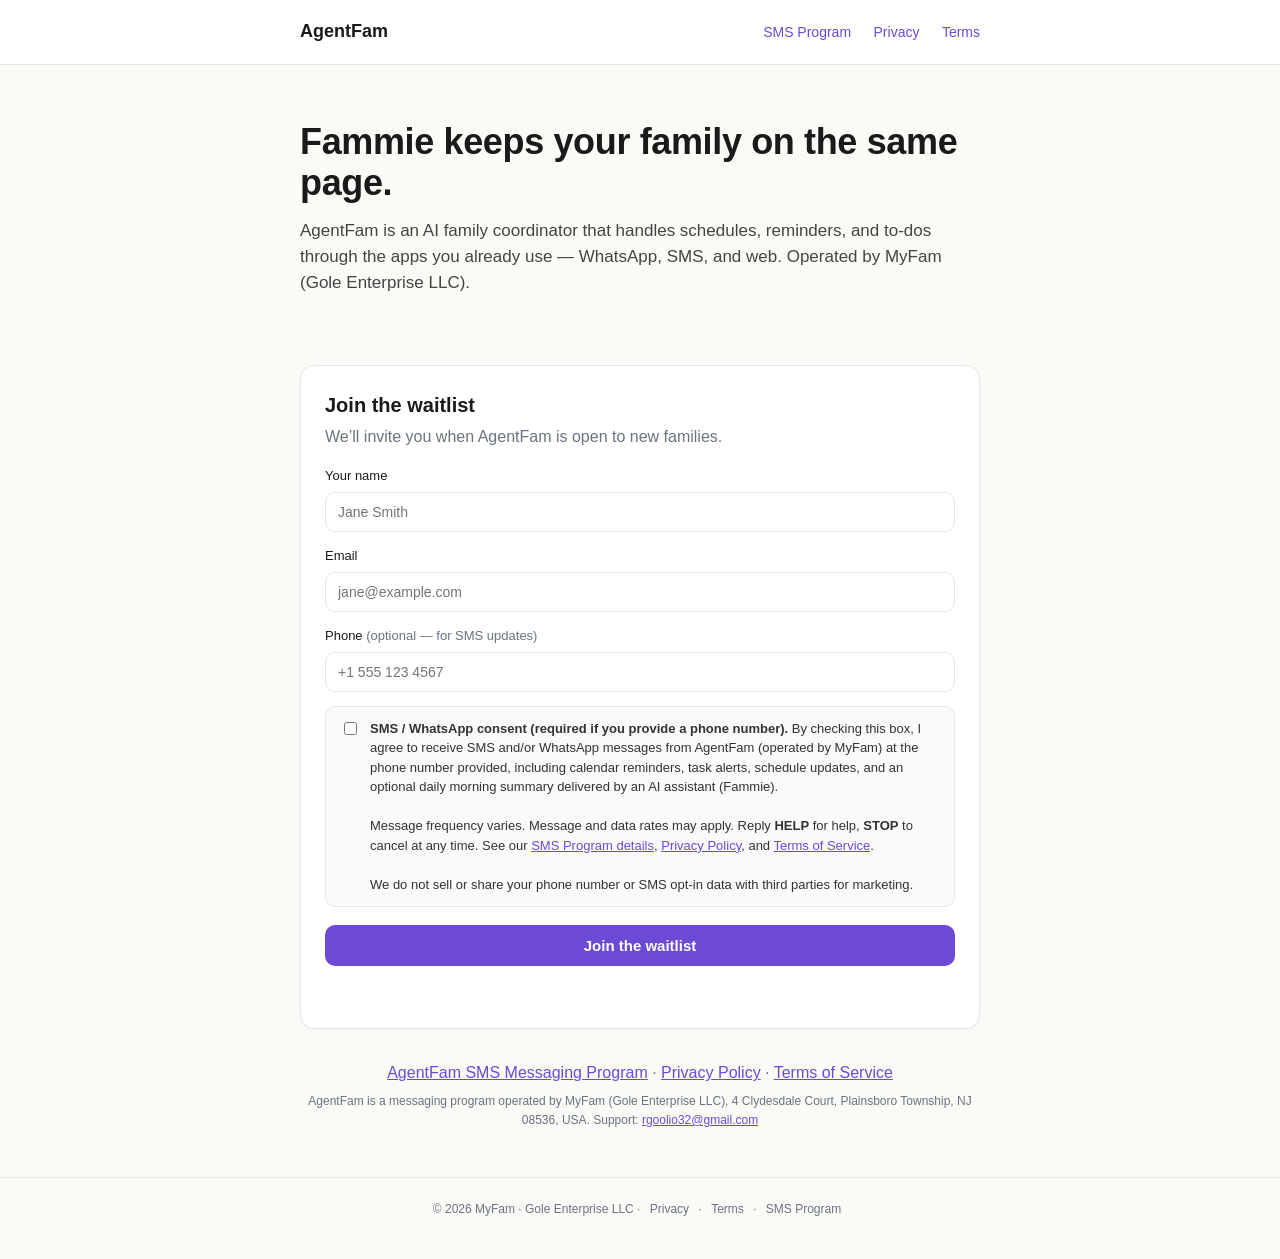
==== index.html @ 786515b0 "AgentFam static landing site — index, sms, privacy, terms" ====
<!doctype html>
<html lang="en">
<head>
<meta charset="utf-8" />
<meta name="viewport" content="width=device-width, initial-scale=1" />
<title>AgentFam — AI family coordinator</title>
<meta name="description" content="AgentFam is an AI assistant (Fammie) that helps families coordinate schedules, tasks, and reminders via WhatsApp, SMS, and web. Operated by MyFam." />
<link rel="stylesheet" href="/styles.css" />
</head>
<body>
<header class="site-header">
  <div class="container">
    <a class="brand" href="/">AgentFam</a>
    <nav>
      <a href="/sms">SMS Program</a>
      <a href="/privacy">Privacy</a>
      <a href="/terms">Terms</a>
    </nav>
  </div>
</header>

<main class="container">
  <section class="hero">
    <h1>Fammie keeps your family on the same page.</h1>
    <p class="lede">
      AgentFam is an AI family coordinator that handles schedules, reminders,
      and to-dos through the apps you already use — WhatsApp, SMS, and web.
      Operated by MyFam (Gole Enterprise LLC).
    </p>
  </section>

  <section class="card waitlist" id="waitlist">
    <h2>Join the waitlist</h2>
    <p class="muted">We&rsquo;ll invite you when AgentFam is open to new families.</p>

    <form id="waitlist-form" class="form" novalidate>
      <label>
        <span>Your name</span>
        <input name="name" required placeholder="Jane Smith" autocomplete="name" />
      </label>

      <label>
        <span>Email</span>
        <input name="email" type="email" required placeholder="jane@example.com" autocomplete="email" />
      </label>

      <label>
        <span>Phone <em class="muted">(optional — for SMS updates)</em></span>
        <input name="phone" type="tel" placeholder="+1 555 123 4567" autocomplete="tel" />
      </label>

      <label class="check">
        <input type="checkbox" name="sms_consent" id="sms_consent" />
        <span>
          <strong>SMS / WhatsApp consent (required if you provide a phone number).</strong>
          By checking this box, I agree to receive SMS and/or WhatsApp messages
          from AgentFam (operated by MyFam) at the phone number provided, including
          calendar reminders, task alerts, schedule updates, and an optional daily
          morning summary delivered by an AI assistant (Fammie).
          <br /><br />
          Message frequency varies. Message and data rates may apply.
          Reply <strong>HELP</strong> for help, <strong>STOP</strong> to cancel at any time.
          See our <a href="/sms">SMS Program details</a>,
          <a href="/privacy">Privacy Policy</a>, and
          <a href="/terms">Terms of Service</a>.
          <br /><br />
          We do not sell or share your phone number or SMS opt-in data with
          third parties for marketing.
        </span>
      </label>

      <button type="submit">Join the waitlist</button>
      <p id="waitlist-status" class="status" role="status"></p>
    </form>
  </section>

  <section class="legal-links">
    <p class="muted">
      <a href="/sms">AgentFam SMS Messaging Program</a> ·
      <a href="/privacy">Privacy Policy</a> ·
      <a href="/terms">Terms of Service</a>
    </p>
    <p class="muted small">
      AgentFam is a messaging program operated by MyFam (Gole Enterprise LLC),
      4 Clydesdale Court, Plainsboro Township, NJ 08536, USA.
      Support: <a href="mailto:rgoolio32@gmail.com">rgoolio32@gmail.com</a>
    </p>
  </section>
</main>

<footer class="site-footer">
  <div class="container muted small">
    &copy; 2026 MyFam · Gole Enterprise LLC ·
    <a href="/privacy">Privacy</a> ·
    <a href="/terms">Terms</a> ·
    <a href="/sms">SMS Program</a>
  </div>
</footer>

<script>
  const form = document.getElementById("waitlist-form");
  const status = document.getElementById("waitlist-status");
  form.addEventListener("submit", (e) => {
    e.preventDefault();
    const data = new FormData(form);
    const phone = (data.get("phone") || "").toString().trim();
    const consent = data.get("sms_consent");
    if (phone && !consent) {
      status.textContent = "Please check the SMS consent box to receive messages at that number.";
      status.className = "status err";
      return;
    }
    const subject = encodeURIComponent("AgentFam waitlist signup");
    const body = encodeURIComponent(
      `Name: ${data.get("name") || ""}\n` +
      `Email: ${data.get("email") || ""}\n` +
      `Phone: ${phone}\n` +
      `SMS consent: ${consent ? "yes" : "no"}\n`
    );
    status.textContent = "Thanks! Opening your email so we receive your signup.";
    status.className = "status ok";
    window.location.href = `mailto:rgoolio32@gmail.com?subject=${subject}&body=${body}`;
  });
</script>
</body>
</html>
---- styles.css ----
:root {
  --bg: #fafaf7;
  --fg: #1a1a1a;
  --muted: #6b7280;
  --accent: #6d4ad6;
  --accent-hover: #5a3cc0;
  --card: #ffffff;
  --border: #e5e7eb;
  --danger: #b42d2d;
  --ok: #15803d;
  --maxw: 720px;
}

* { box-sizing: border-box; }
html, body { margin: 0; padding: 0; }
body {
  background: var(--bg);
  color: var(--fg);
  font-family: -apple-system, BlinkMacSystemFont, "Inter", "Helvetica Neue",
    Arial, sans-serif;
  font-size: 16px;
  line-height: 1.55;
  -webkit-font-smoothing: antialiased;
}

a { color: var(--accent); }
a:hover { color: var(--accent-hover); }

.container { max-width: var(--maxw); margin: 0 auto; padding: 0 20px; }

.site-header {
  border-bottom: 1px solid var(--border);
  background: #fff;
}
.site-header .container {
  display: flex;
  align-items: center;
  justify-content: space-between;
  padding-top: 18px;
  padding-bottom: 18px;
}
.brand {
  font-weight: 800;
  font-size: 18px;
  text-decoration: none;
  color: var(--fg);
}
.site-header nav a {
  margin-left: 18px;
  font-size: 14px;
  text-decoration: none;
}

.hero { padding: 56px 0 24px; }
.hero h1 {
  font-size: 36px;
  line-height: 1.15;
  margin: 0 0 14px;
  letter-spacing: -0.01em;
}
.hero .lede { font-size: 17px; color: #444; margin: 0 0 24px; }

.card {
  background: var(--card);
  border: 1px solid var(--border);
  border-radius: 14px;
  padding: 24px;
  box-shadow: 0 1px 3px rgba(0,0,0,0.04);
  margin: 20px 0;
}

.waitlist h2 { margin: 0 0 4px; font-size: 20px; }
.waitlist .muted { margin: 0 0 16px; }

.form { display: flex; flex-direction: column; gap: 14px; }
.form label { display: flex; flex-direction: column; gap: 6px; font-size: 13px; }
.form label > span { font-weight: 500; }
.form input[type="text"],
.form input[type="email"],
.form input[type="tel"],
.form input:not([type]) {
  padding: 11px 12px;
  border: 1px solid var(--border);
  border-radius: 10px;
  font-size: 14px;
  background: #fff;
}
.form input:focus { outline: 2px solid var(--accent); outline-offset: 1px; border-color: var(--accent); }

.form label.check {
  flex-direction: row;
  align-items: flex-start;
  gap: 10px;
  font-size: 13px;
  color: #333;
  background: #faf9fc;
  border: 1px solid var(--border);
  border-radius: 10px;
  padding: 12px 14px;
  line-height: 1.5;
}
.form label.check input[type="checkbox"] { margin-top: 3px; flex: 0 0 auto; }

.form button {
  margin-top: 4px;
  background: var(--accent);
  color: #fff;
  border: 0;
  border-radius: 10px;
  padding: 12px 16px;
  font-size: 15px;
  font-weight: 600;
  cursor: pointer;
}
.form button:hover { background: var(--accent-hover); }

.status { margin: 6px 0 0; font-size: 13px; min-height: 18px; }
.status.err { color: var(--danger); }
.status.ok { color: var(--ok); }

.legal-links { margin: 32px 0; text-align: center; }
.legal-links p { margin: 6px 0; }

.muted { color: var(--muted); }
em.muted { font-style: normal; }
.small { font-size: 12px; }

article { padding: 32px 0 64px; }
article h1 { margin: 0 0 6px; font-size: 30px; letter-spacing: -0.01em; }
article .updated { color: var(--muted); font-size: 13px; margin: 0 0 24px; }
article section { margin: 24px 0; }
article h2 { font-size: 17px; margin: 0 0 8px; }
article p, article li { font-size: 15px; color: #1f2937; }
article ul, article ol { padding-left: 22px; }
article ul li, article ol li { margin-bottom: 6px; }
article code {
  background: #f1f1f4;
  border-radius: 4px;
  padding: 1px 6px;
  font-family: ui-monospace, SFMono-Regular, Menlo, monospace;
  font-size: 13px;
}
article .callout {
  background: #faf9fc;
  border: 1px solid var(--border);
  border-radius: 10px;
  padding: 12px 14px;
  font-size: 13.5px;
}

.site-footer {
  border-top: 1px solid var(--border);
  padding: 22px 0 40px;
  margin-top: 48px;
  text-align: center;
}
.site-footer a { color: var(--muted); margin: 0 6px; text-decoration: none; }
.site-footer a:hover { color: var(--accent); text-decoration: underline; }

@media (max-width: 540px) {
  .hero { padding-top: 36px; }
  .hero h1 { font-size: 28px; }
  .site-header nav a { margin-left: 12px; font-size: 13px; }
}
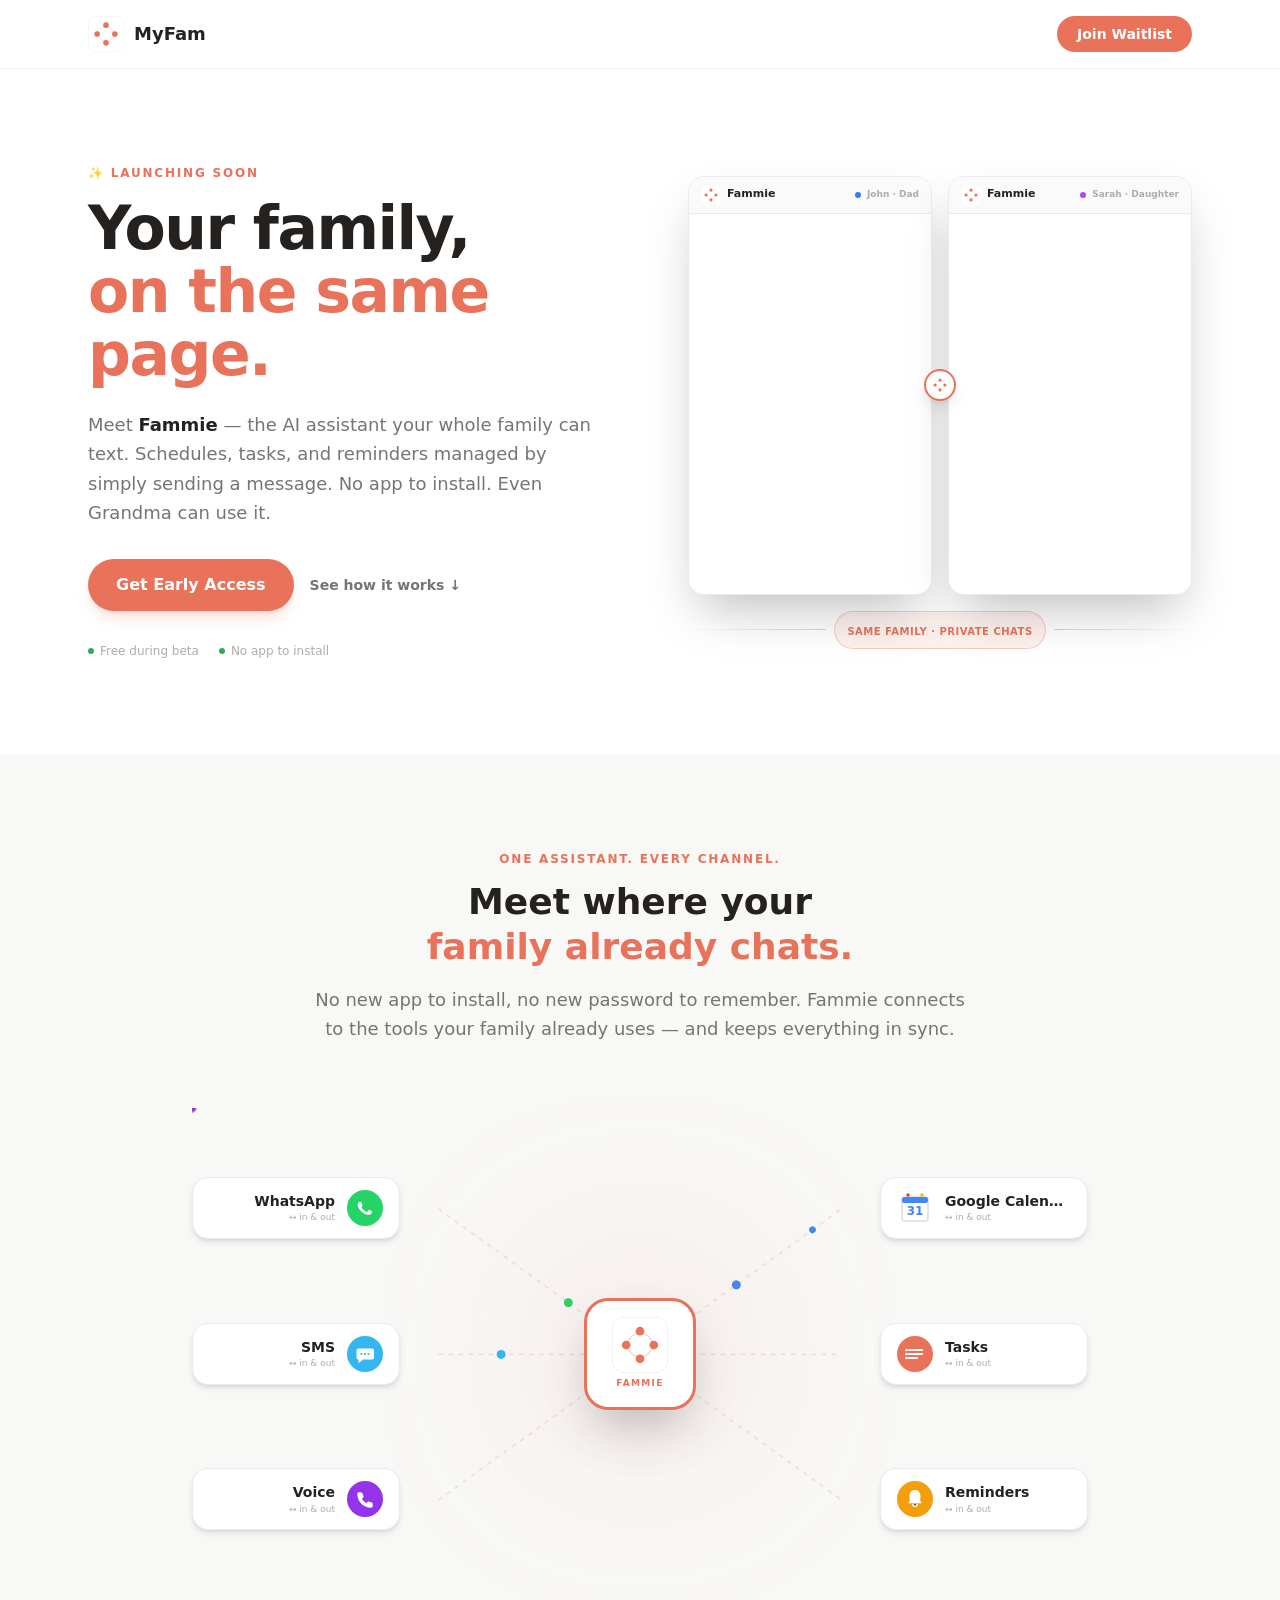
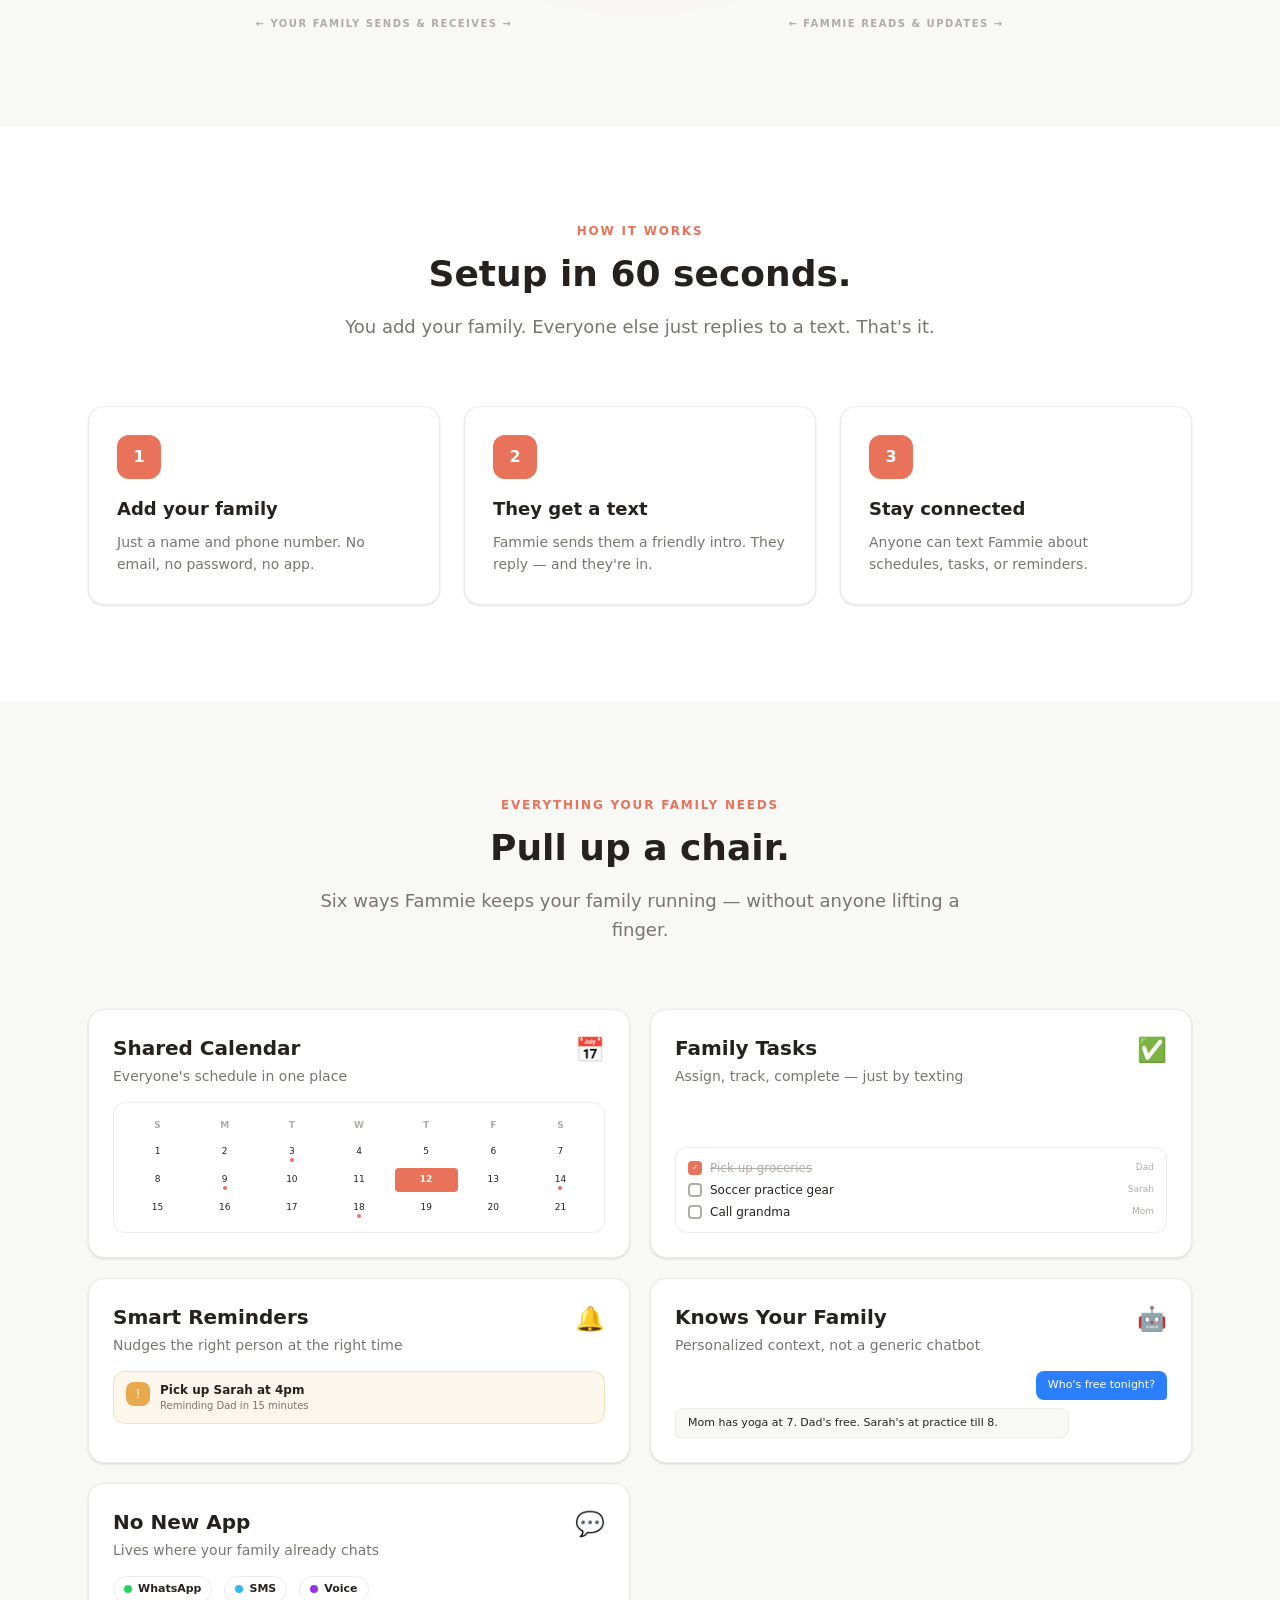
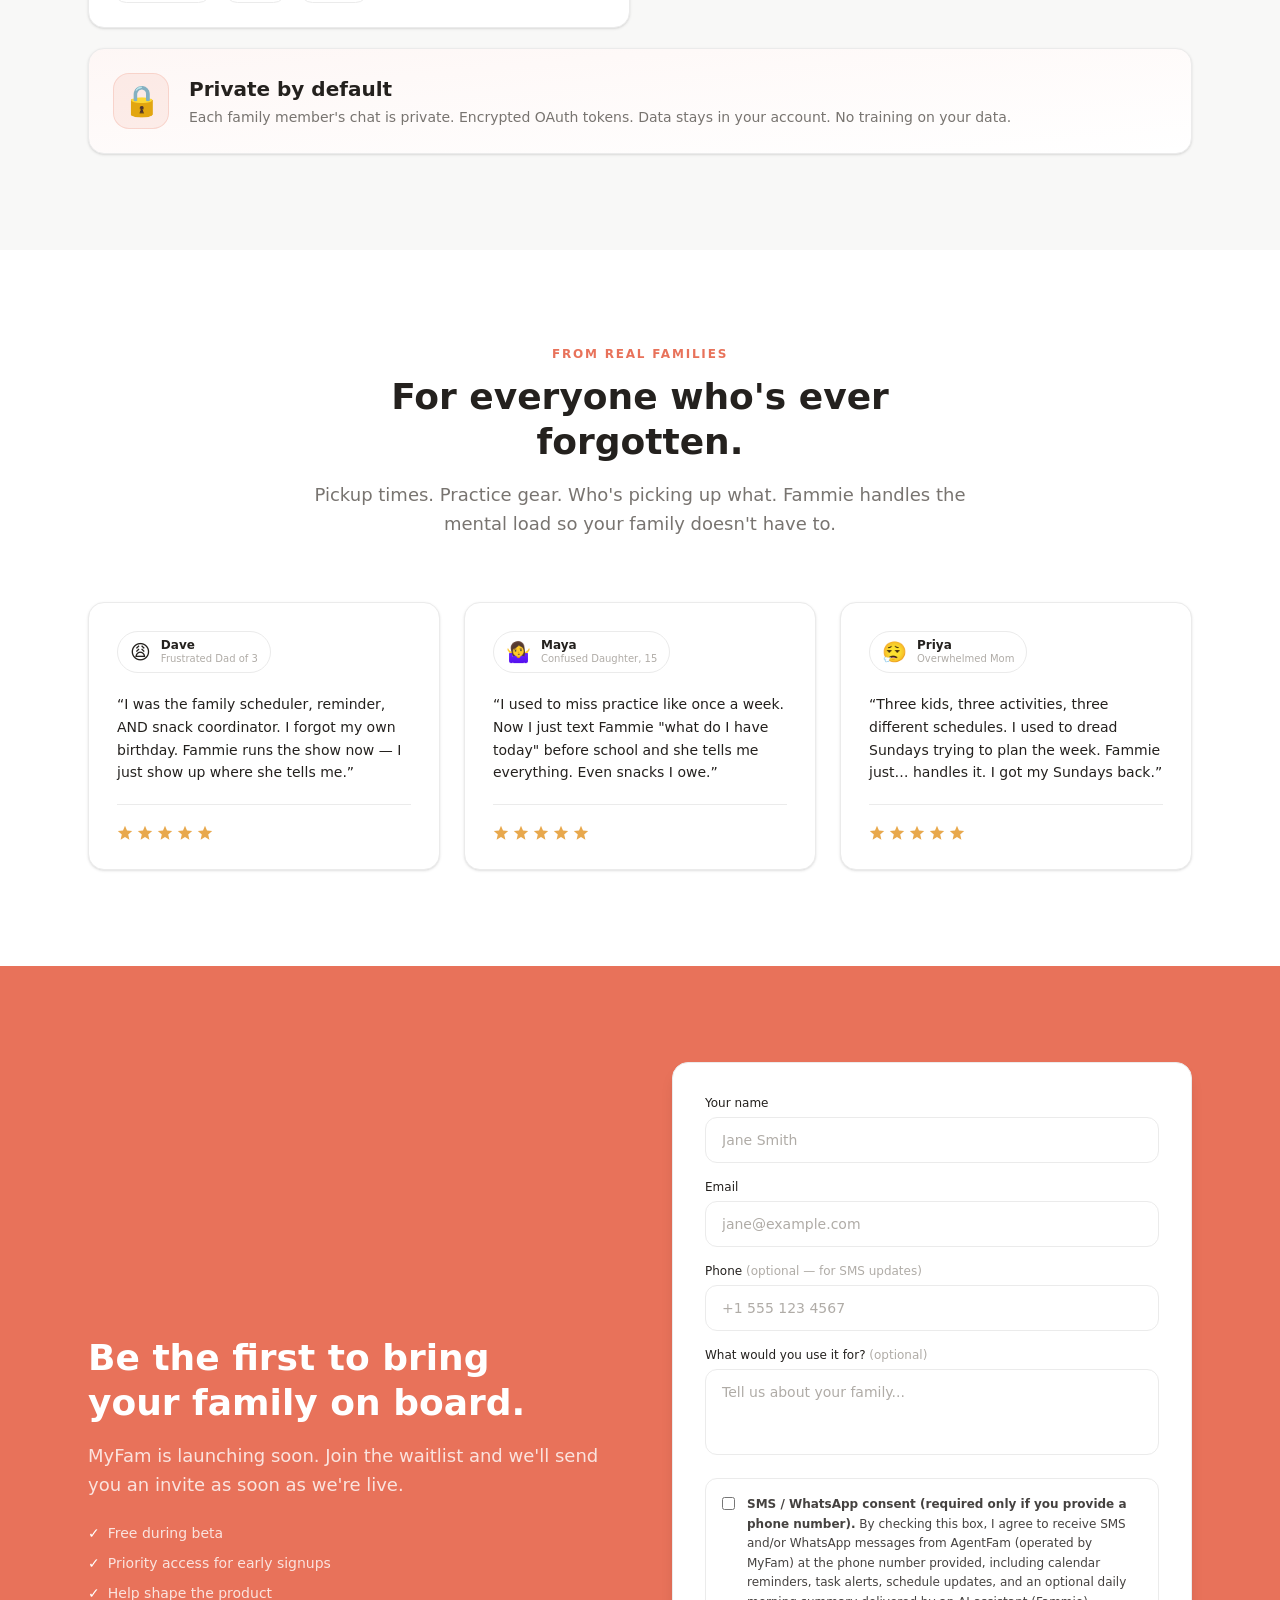
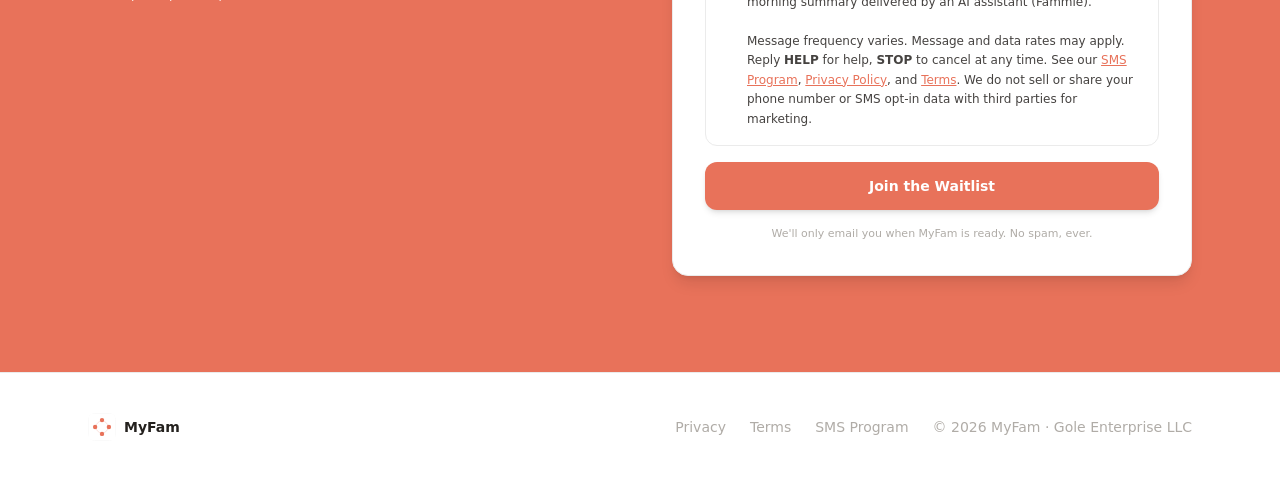
==== commit f8677c33: "Replace stub with real Next-built landing (animated chat, Fammie hub, feature bento, testimonials)" ====
--- a/index.html
+++ b/index.html
@@ -1,126 +1 @@
-<!doctype html>
-<html lang="en">
-<head>
-<meta charset="utf-8" />
-<meta name="viewport" content="width=device-width, initial-scale=1" />
-<title>AgentFam — AI family coordinator</title>
-<meta name="description" content="AgentFam is an AI assistant (Fammie) that helps families coordinate schedules, tasks, and reminders via WhatsApp, SMS, and web. Operated by MyFam." />
-<link rel="stylesheet" href="/styles.css" />
-</head>
-<body>
-<header class="site-header">
-  <div class="container">
-    <a class="brand" href="/">AgentFam</a>
-    <nav>
-      <a href="/sms">SMS Program</a>
-      <a href="/privacy">Privacy</a>
-      <a href="/terms">Terms</a>
-    </nav>
-  </div>
-</header>
-
-<main class="container">
-  <section class="hero">
-    <h1>Fammie keeps your family on the same page.</h1>
-    <p class="lede">
-      AgentFam is an AI family coordinator that handles schedules, reminders,
-      and to-dos through the apps you already use — WhatsApp, SMS, and web.
-      Operated by MyFam (Gole Enterprise LLC).
-    </p>
-  </section>
-
-  <section class="card waitlist" id="waitlist">
-    <h2>Join the waitlist</h2>
-    <p class="muted">We&rsquo;ll invite you when AgentFam is open to new families.</p>
-
-    <form id="waitlist-form" class="form" novalidate>
-      <label>
-        <span>Your name</span>
-        <input name="name" required placeholder="Jane Smith" autocomplete="name" />
-      </label>
-
-      <label>
-        <span>Email</span>
-        <input name="email" type="email" required placeholder="jane@example.com" autocomplete="email" />
-      </label>
-
-      <label>
-        <span>Phone <em class="muted">(optional — for SMS updates)</em></span>
-        <input name="phone" type="tel" placeholder="+1 555 123 4567" autocomplete="tel" />
-      </label>
-
-      <label class="check">
-        <input type="checkbox" name="sms_consent" id="sms_consent" />
-        <span>
-          <strong>SMS / WhatsApp consent (required if you provide a phone number).</strong>
-          By checking this box, I agree to receive SMS and/or WhatsApp messages
-          from AgentFam (operated by MyFam) at the phone number provided, including
-          calendar reminders, task alerts, schedule updates, and an optional daily
-          morning summary delivered by an AI assistant (Fammie).
-          <br /><br />
-          Message frequency varies. Message and data rates may apply.
-          Reply <strong>HELP</strong> for help, <strong>STOP</strong> to cancel at any time.
-          See our <a href="/sms">SMS Program details</a>,
-          <a href="/privacy">Privacy Policy</a>, and
-          <a href="/terms">Terms of Service</a>.
-          <br /><br />
-          We do not sell or share your phone number or SMS opt-in data with
-          third parties for marketing.
-        </span>
-      </label>
-
-      <button type="submit">Join the waitlist</button>
-      <p id="waitlist-status" class="status" role="status"></p>
-    </form>
-  </section>
-
-  <section class="legal-links">
-    <p class="muted">
-      <a href="/sms">AgentFam SMS Messaging Program</a> ·
-      <a href="/privacy">Privacy Policy</a> ·
-      <a href="/terms">Terms of Service</a>
-    </p>
-    <p class="muted small">
-      AgentFam is a messaging program operated by MyFam (Gole Enterprise LLC),
-      4 Clydesdale Court, Plainsboro Township, NJ 08536, USA.
-      Support: <a href="mailto:rgoolio32@gmail.com">rgoolio32@gmail.com</a>
-    </p>
-  </section>
-</main>
-
-<footer class="site-footer">
-  <div class="container muted small">
-    &copy; 2026 MyFam · Gole Enterprise LLC ·
-    <a href="/privacy">Privacy</a> ·
-    <a href="/terms">Terms</a> ·
-    <a href="/sms">SMS Program</a>
-  </div>
-</footer>
-
-<script>
-  const form = document.getElementById("waitlist-form");
-  const status = document.getElementById("waitlist-status");
-  form.addEventListener("submit", (e) => {
-    e.preventDefault();
-    const data = new FormData(form);
-    const phone = (data.get("phone") || "").toString().trim();
-    const consent = data.get("sms_consent");
-    if (phone && !consent) {
-      status.textContent = "Please check the SMS consent box to receive messages at that number.";
-      status.className = "status err";
-      return;
-    }
-    const subject = encodeURIComponent("AgentFam waitlist signup");
-    const body = encodeURIComponent(
-      `Name: ${data.get("name") || ""}\n` +
-      `Email: ${data.get("email") || ""}\n` +
-      `Phone: ${phone}\n` +
-      `SMS consent: ${consent ? "yes" : "no"}\n`
-    );
-    status.textContent = "Thanks! Opening your email so we receive your signup.";
-    status.className = "status ok";
-    window.location.href = `mailto:rgoolio32@gmail.com?subject=${subject}&body=${body}`;
-  });
-</script>
-</body>
-</html>
+<!DOCTYPE html><html lang="en"><head><meta charSet="utf-8"/><meta name="viewport" content="width=device-width, initial-scale=1"/><link rel="preload" href="/logo-mark.svg" as="image"/><link rel="stylesheet" href="/_next/static/chunks/00jc5d3ifqipb.css" data-precedence="next"/><link rel="preload" as="script" fetchPriority="low" href="/_next/static/chunks/15xrurgzs99gv.js"/><script src="/_next/static/chunks/0dgq26a5_oy.a.js" async=""></script><script src="/_next/static/chunks/16g.ca89g7fib.js" async=""></script><script src="/_next/static/chunks/0174xh3wfsjm1.js" async=""></script><script src="/_next/static/chunks/turbopack-04qc4.pk8ck8h.js" async=""></script><script src="/_next/static/chunks/01xlw8hd842-c.js" async=""></script><script src="/_next/static/chunks/0d3shmwh5_nmn.js" async=""></script><script src="/_next/static/chunks/0ka051yepewro.js" async=""></script><script src="/_next/static/chunks/00rj1irq6ncdv.js" async=""></script><title>AgentFam — your family, on the same page</title><meta name="description" content="Meet Fammie, the AI assistant your whole family can text. Schedules, tasks, and reminders managed by simply sending a message. Operated by MyFam (Gole Enterprise LLC)."/><script src="/_next/static/chunks/03~yq9q893hmn.js" noModule=""></script></head><body><div hidden=""><!--$--><!--/$--></div><div class="min-h-screen bg-background"><nav class="border-b border-border/60"><div class="max-w-6xl mx-auto flex items-center justify-between px-6 py-4"><div class="flex items-center gap-2.5"><img src="/logo-mark.svg" alt="MyFam" class="h-9 w-9 rounded-lg"/><span class="text-lg font-bold text-foreground">MyFam</span></div><a href="#waitlist" class="rounded-full bg-accent px-5 py-2 text-sm font-semibold text-white hover:bg-accent-hover transition-colors">Join Waitlist</a></div></nav><section class="bg-background"><div class="max-w-6xl mx-auto px-6 py-24"><div class="grid lg:grid-cols-2 gap-12 lg:gap-16 items-center"><div><p class="text-xs font-semibold text-accent uppercase tracking-[0.15em]">✨ Launching Soon</p><h1 class="text-4xl sm:text-5xl lg:text-6xl font-extrabold text-foreground leading-[1.05] tracking-tight mt-4">Your family,<br/><span class="text-accent">on the same page.</span></h1><p class="mt-6 text-lg text-muted-foreground leading-relaxed max-w-lg">Meet <strong class="text-foreground">Fammie</strong> — the AI assistant your whole family can text. Schedules, tasks, and reminders managed by simply sending a message. No app to install. Even Grandma can use it.</p><div class="mt-8 flex flex-wrap items-center gap-4"><a href="#waitlist" class="rounded-full bg-accent px-7 py-3.5 text-base font-semibold text-white hover:bg-accent-hover transition-colors shadow-lg shadow-accent/20">Get Early Access</a><a href="#hub" class="text-sm font-semibold text-muted-foreground hover:text-foreground">See how it works ↓</a></div><div class="mt-8 flex items-center gap-5 text-xs text-muted"><div class="flex items-center gap-1.5"><div class="h-1.5 w-1.5 rounded-full bg-success"></div>Free during beta</div><div class="flex items-center gap-1.5"><div class="h-1.5 w-1.5 rounded-full bg-success"></div>No app to install</div></div></div><div class="lg:pl-4"><div class="relative w-full max-w-2xl mx-auto"><div class="relative grid grid-cols-2 gap-3 sm:gap-4"><div class="rounded-2xl bg-white shadow-2xl border border-[#EBEBEB] overflow-hidden relative z-10"><div class="flex items-center gap-1.5 px-3 py-2 border-b border-[#EBEBEB] bg-[#FAFAFA]"><img src="/logo-mark.svg" alt="" class="h-5 w-5 rounded"/><p class="text-[11px] font-semibold text-[#24211E]">Fammie</p><div class="ml-auto h-1.5 w-1.5 rounded-full bg-blue-500"></div><span class="text-[9px] text-[#B0ACA7] font-semibold">John · Dad</span></div><div class="px-2.5 py-3 min-h-[380px] flex flex-col gap-2 bg-white"></div></div><div class="rounded-2xl bg-white shadow-2xl border border-[#EBEBEB] overflow-hidden relative z-10"><div class="flex items-center gap-1.5 px-3 py-2 border-b border-[#EBEBEB] bg-[#FAFAFA]"><img src="/logo-mark.svg" alt="" class="h-5 w-5 rounded"/><p class="text-[11px] font-semibold text-[#24211E]">Fammie</p><div class="ml-auto h-1.5 w-1.5 rounded-full bg-purple-500"></div><span class="text-[9px] text-[#B0ACA7] font-semibold">Sarah · Daughter</span></div><div class="px-2.5 py-3 min-h-[380px] flex flex-col gap-2 bg-white"></div></div><div class="absolute top-1/2 left-1/2 -translate-x-1/2 -translate-y-1/2 pointer-events-none h-12 w-12 rounded-full bg-[#E8725A]/30" style="opacity:0.8;transform:scale(0.5)"></div><div class="absolute top-1/2 left-1/2 -translate-x-1/2 -translate-y-1/2 pointer-events-none z-20"><div class="h-8 w-8 rounded-full bg-white border-2 border-[#E8725A] shadow-lg flex items-center justify-center"><img src="/logo-mark.svg" alt="" class="h-5 w-5 rounded"/></div></div></div><div class="mt-4 flex items-center justify-center gap-2"><div class="h-px flex-1 bg-gradient-to-r from-transparent to-[#E8725A]/40"></div><div class="rounded-full bg-[#E8725A]/10 border border-[#E8725A]/30 px-3 py-1.5"><span class="text-[10px] font-semibold text-[#E8725A] uppercase tracking-wider">Same family · Private chats</span></div><div class="h-px flex-1 bg-gradient-to-l from-transparent to-[#E8725A]/40"></div></div></div></div></div></div></section><section id="hub" class="bg-card-hover"><div class="max-w-6xl mx-auto px-6 py-24"><div class="text-center max-w-2xl mx-auto"><p class="text-xs font-semibold text-accent uppercase tracking-[0.15em]">One Assistant. Every Channel.</p><h2 class="text-3xl sm:text-4xl font-bold text-foreground mt-3 leading-tight">Meet where your<br/><span class="text-accent">family already chats.</span></h2><p class="mt-4 text-base sm:text-lg text-muted-foreground leading-relaxed">No new app to install, no new password to remember. Fammie connects to the tools your family already uses — and keeps everything in sync.</p></div><div class="mt-16"><div class="relative w-full max-w-4xl mx-auto"><div class="hidden md:block relative"><div class="relative" style="aspect-ratio:800/440"><svg class="absolute inset-0 w-full h-full" viewBox="0 0 800 440" preserveAspectRatio="xMidYMid meet"><defs><path id="path-wa-in" d="M 220 90 Q 310 155, 400 220"></path><path id="path-wa-out" d="M 400 220 Q 310 155, 220 90"></path><path id="path-sms-in" d="M 220 220 L 400 220"></path><path id="path-sms-out" d="M 400 220 L 220 220"></path><path id="path-voice-in" d="M 220 350 Q 310 285, 400 220"></path><path id="path-voice-out" d="M 400 220 Q 310 285, 220 350"></path><path id="path-cal-out" d="M 400 220 Q 490 155, 580 90"></path><path id="path-cal-in" d="M 580 90 Q 490 155, 400 220"></path><path id="path-tasks-out" d="M 400 220 L 580 220"></path><path id="path-tasks-in" d="M 580 220 L 400 220"></path><path id="path-rem-out" d="M 400 220 Q 490 285, 580 350"></path><path id="path-rem-in" d="M 580 350 Q 490 285, 400 220"></path></defs><g stroke="#E8725A" stroke-opacity="0.2" stroke-width="1.5" stroke-dasharray="4 5" fill="none"><use href="#path-wa-in"></use><use href="#path-sms-in"></use><use href="#path-voice-in"></use><use href="#path-cal-out"></use><use href="#path-tasks-out"></use><use href="#path-rem-out"></use></g><circle r="4" fill="#25D366"><animateMotion dur="3s" begin="0s" repeatCount="indefinite" rotate="auto"><mpath href="#path-wa-in"></mpath></animateMotion><animate attributeName="opacity" values="0;1;1;0" keyTimes="0;0.1;0.9;1" dur="3s" begin="0s" repeatCount="indefinite"></animate></circle><circle r="4" fill="#34B7F1"><animateMotion dur="3s" begin="1s" repeatCount="indefinite" rotate="auto"><mpath href="#path-sms-in"></mpath></animateMotion><animate attributeName="opacity" values="0;1;1;0" keyTimes="0;0.1;0.9;1" dur="3s" begin="1s" repeatCount="indefinite"></animate></circle><circle r="4" fill="#9333EA"><animateMotion dur="3s" begin="2s" repeatCount="indefinite" rotate="auto"><mpath href="#path-voice-in"></mpath></animateMotion><animate attributeName="opacity" values="0;1;1;0" keyTimes="0;0.1;0.9;1" dur="3s" begin="2s" repeatCount="indefinite"></animate></circle><circle r="4" fill="#4285F4"><animateMotion dur="3s" begin="0.5s" repeatCount="indefinite" rotate="auto"><mpath href="#path-cal-out"></mpath></animateMotion><animate attributeName="opacity" values="0;1;1;0" keyTimes="0;0.1;0.9;1" dur="3s" begin="0.5s" repeatCount="indefinite"></animate></circle><circle r="4" fill="#E8725A"><animateMotion dur="3s" begin="1.5s" repeatCount="indefinite" rotate="auto"><mpath href="#path-tasks-out"></mpath></animateMotion><animate attributeName="opacity" values="0;1;1;0" keyTimes="0;0.1;0.9;1" dur="3s" begin="1.5s" repeatCount="indefinite"></animate></circle><circle r="4" fill="#F59E0B"><animateMotion dur="3s" begin="2.5s" repeatCount="indefinite" rotate="auto"><mpath href="#path-rem-out"></mpath></animateMotion><animate attributeName="opacity" values="0;1;1;0" keyTimes="0;0.1;0.9;1" dur="3s" begin="2.5s" repeatCount="indefinite"></animate></circle><circle r="3" fill="#4285F4"><animateMotion dur="3s" begin="1.5s" repeatCount="indefinite" rotate="auto"><mpath href="#path-cal-in"></mpath></animateMotion><animate attributeName="opacity" values="0;1;1;0" keyTimes="0;0.1;0.9;1" dur="3s" begin="1.5s" repeatCount="indefinite"></animate></circle><circle r="3" fill="#E8725A"><animateMotion dur="3s" begin="2.5s" repeatCount="indefinite" rotate="auto"><mpath href="#path-tasks-in"></mpath></animateMotion><animate attributeName="opacity" values="0;1;1;0" keyTimes="0;0.1;0.9;1" dur="3s" begin="2.5s" repeatCount="indefinite"></animate></circle><circle r="3" fill="#F59E0B"><animateMotion dur="3s" begin="3.5s" repeatCount="indefinite" rotate="auto"><mpath href="#path-rem-in"></mpath></animateMotion><animate attributeName="opacity" values="0;1;1;0" keyTimes="0;0.1;0.9;1" dur="3s" begin="3.5s" repeatCount="indefinite"></animate></circle><circle r="3" fill="#25D366"><animateMotion dur="3s" begin="2s" repeatCount="indefinite" rotate="auto"><mpath href="#path-wa-out"></mpath></animateMotion><animate attributeName="opacity" values="0;1;1;0" keyTimes="0;0.1;0.9;1" dur="3s" begin="2s" repeatCount="indefinite"></animate></circle><circle r="3" fill="#34B7F1"><animateMotion dur="3s" begin="3s" repeatCount="indefinite" rotate="auto"><mpath href="#path-sms-out"></mpath></animateMotion><animate attributeName="opacity" values="0;1;1;0" keyTimes="0;0.1;0.9;1" dur="3s" begin="3s" repeatCount="indefinite"></animate></circle><circle r="3" fill="#9333EA"><animateMotion dur="3s" begin="4s" repeatCount="indefinite" rotate="auto"><mpath href="#path-voice-out"></mpath></animateMotion><animate attributeName="opacity" values="0;1;1;0" keyTimes="0;0.1;0.9;1" dur="3s" begin="4s" repeatCount="indefinite"></animate></circle></svg><div class="absolute inset-0"><div class="absolute" style="top:calc(90/440*100%);left:0;transform:translate(0, -50%)"><div class="flex items-center gap-3 rounded-2xl bg-white border border-border shadow-md px-4 py-3 w-52 flex-row-reverse text-right"><div class="h-9 w-9 flex items-center justify-center flex-shrink-0"><svg viewBox="0 0 36 36" class="h-9 w-9"><circle cx="18" cy="18" r="18" fill="#25D366"></circle><path d="M25 21.3c-.3-.2-2.2-1.1-2.6-1.2-.3-.1-.6-.2-.9.2-.2.3-1 1.2-1.2 1.5-.2.2-.4.3-.8.1-.3-.2-1.5-.6-2.9-1.8-1.1-1-1.8-2.2-2-2.6-.2-.3 0-.5.1-.7.1-.1.3-.4.5-.6.1-.2.2-.3.3-.6.1-.2 0-.4-.1-.6 0-.1-.8-2-1.1-2.7-.3-.7-.6-.6-.9-.6h-.7c-.3 0-.6.1-.9.5-.3.3-1.2 1.2-1.2 2.9s1.3 3.3 1.5 3.6c.2.2 2.5 3.8 6 5.3.8.3 1.5.5 2 .7.8.2 1.6.2 2.1.1.7-.1 2.2-.9 2.5-1.8.3-.9.3-1.6.2-1.8-.1-.1-.3-.2-.7-.4z" fill="white"></path></svg></div><div class="min-w-0 flex-1"><p class="text-sm font-bold text-foreground truncate leading-tight">WhatsApp</p><p class="text-[9px] text-muted leading-tight mt-0.5">↔ in &amp; out</p></div></div></div><div class="absolute" style="top:calc(220/440*100%);left:0;transform:translate(0, -50%)"><div class="flex items-center gap-3 rounded-2xl bg-white border border-border shadow-md px-4 py-3 w-52 flex-row-reverse text-right"><div class="h-9 w-9 flex items-center justify-center flex-shrink-0"><svg viewBox="0 0 36 36" class="h-9 w-9"><circle cx="18" cy="18" r="18" fill="#34B7F1"></circle><path d="M11 12.5h14a2 2 0 0 1 2 2v7a2 2 0 0 1-2 2h-9l-4.5 3.5v-3.5a2 2 0 0 1-2-2v-7a2 2 0 0 1 2-2z" fill="white"></path><circle cx="14.5" cy="18" r="1.1" fill="#34B7F1"></circle><circle cx="18" cy="18" r="1.1" fill="#34B7F1"></circle><circle cx="21.5" cy="18" r="1.1" fill="#34B7F1"></circle></svg></div><div class="min-w-0 flex-1"><p class="text-sm font-bold text-foreground truncate leading-tight">SMS</p><p class="text-[9px] text-muted leading-tight mt-0.5">↔ in &amp; out</p></div></div></div><div class="absolute" style="top:calc(350/440*100%);left:0;transform:translate(0, -50%)"><div class="flex items-center gap-3 rounded-2xl bg-white border border-border shadow-md px-4 py-3 w-52 flex-row-reverse text-right"><div class="h-9 w-9 flex items-center justify-center flex-shrink-0"><svg viewBox="0 0 36 36" class="h-9 w-9"><circle cx="18" cy="18" r="18" fill="#9333EA"></circle><path d="M14 11.5c.7 0 1.3.4 1.5 1l.9 2.5c.2.6.1 1.2-.3 1.7l-1.1 1c.9 2 2.5 3.5 4.5 4.4l1-1.1c.4-.4 1-.5 1.7-.3l2.5.9c.6.2 1 .8 1 1.5v2c0 .9-.8 1.6-1.7 1.6-7.9-.5-13.3-5.9-13.8-13.8 0-.9.7-1.7 1.6-1.7H14z" fill="white"></path></svg></div><div class="min-w-0 flex-1"><p class="text-sm font-bold text-foreground truncate leading-tight">Voice</p><p class="text-[9px] text-muted leading-tight mt-0.5">↔ in &amp; out</p></div></div></div><div class="absolute" style="top:50%;left:50%;transform:translate(-50%, -50%)"><div class="relative"><div class="absolute inset-0 rounded-full bg-accent/20 blur-3xl scale-150 animate-pulse"></div><div class="relative h-28 w-28 rounded-3xl bg-white border-[3px] border-accent shadow-2xl flex flex-col items-center justify-center gap-1"><img src="/logo-mark.svg" alt="Fammie" class="h-14 w-14 rounded-xl"/><p class="text-[9px] font-extrabold text-accent uppercase tracking-[0.15em]">Fammie</p></div></div></div><div class="absolute" style="top:calc(90/440*100%);right:0;transform:translate(0, -50%)"><div class="flex items-center gap-3 rounded-2xl bg-white border border-border shadow-md px-4 py-3 w-52 "><div class="h-9 w-9 flex items-center justify-center flex-shrink-0"><svg viewBox="0 0 36 36" class="h-9 w-9"><rect x="5" y="7" width="26" height="24" rx="2.5" fill="white" stroke="#DADCE0" stroke-width="1.5"></rect><rect x="5" y="7" width="26" height="6" rx="2.5" fill="#4285F4"></rect><text x="18" y="25" font-size="12" font-weight="bold" text-anchor="middle" fill="#4285F4">31</text><circle cx="11" cy="5" r="1.8" fill="#EA4335"></circle><circle cx="25" cy="5" r="1.8" fill="#FBBC04"></circle></svg></div><div class="min-w-0 flex-1"><p class="text-sm font-bold text-foreground truncate leading-tight">Google Calendar</p><p class="text-[9px] text-muted leading-tight mt-0.5">↔ in &amp; out</p></div></div></div><div class="absolute" style="top:calc(220/440*100%);right:0;transform:translate(0, -50%)"><div class="flex items-center gap-3 rounded-2xl bg-white border border-border shadow-md px-4 py-3 w-52 "><div class="h-9 w-9 flex items-center justify-center flex-shrink-0"><svg viewBox="0 0 36 36" class="h-9 w-9"><circle cx="18" cy="18" r="18" fill="#E8725A"></circle><path d="M12 14h13M12 18h13M12 22h8" stroke="white" stroke-width="2.2" stroke-linecap="round"></path><circle cx="9.5" cy="14" r="1.3" fill="white"></circle><circle cx="9.5" cy="18" r="1.3" fill="white"></circle><circle cx="9.5" cy="22" r="1.3" fill="white"></circle></svg></div><div class="min-w-0 flex-1"><p class="text-sm font-bold text-foreground truncate leading-tight">Tasks</p><p class="text-[9px] text-muted leading-tight mt-0.5">↔ in &amp; out</p></div></div></div><div class="absolute" style="top:calc(350/440*100%);right:0;transform:translate(0, -50%)"><div class="flex items-center gap-3 rounded-2xl bg-white border border-border shadow-md px-4 py-3 w-52 "><div class="h-9 w-9 flex items-center justify-center flex-shrink-0"><svg viewBox="0 0 36 36" class="h-9 w-9"><circle cx="18" cy="18" r="18" fill="#F59E0B"></circle><path d="M18 9c-3.3 0-5.5 2.7-5.5 6 0 2.2.5 3.8 0 5.5l-1.2 1.7h13.4l-1.2-1.7c-.5-1.7 0-3.3 0-5.5 0-3.3-2.2-6-5.5-6z" fill="white"></path><path d="M16 23.5c0 1.1 1 1.7 2 1.7s2-.6 2-1.7" stroke="white" stroke-width="1.6" stroke-linecap="round"></path></svg></div><div class="min-w-0 flex-1"><p class="text-sm font-bold text-foreground truncate leading-tight">Reminders</p><p class="text-[9px] text-muted leading-tight mt-0.5">↔ in &amp; out</p></div></div></div></div></div><div class="grid grid-cols-[1fr_auto_1fr] gap-0 mt-4"><p class="text-[10px] font-bold text-muted uppercase tracking-[0.15em] text-center">← Your family sends &amp; receives →</p><div class="w-32"></div><p class="text-[10px] font-bold text-muted uppercase tracking-[0.15em] text-center">← Fammie reads &amp; updates →</p></div></div><div class="md:hidden"><div class="flex justify-center mb-8"><div class="flex flex-col items-center gap-2"><div class="h-24 w-24 rounded-2xl bg-white border-[3px] border-accent shadow-2xl flex items-center justify-center"><img src="/logo-mark.svg" alt="Fammie" class="h-12 w-12 rounded-xl"/></div><p class="text-[10px] font-extrabold text-accent uppercase tracking-[0.2em]">Fammie</p></div></div><div class="grid grid-cols-2 gap-6"><div><p class="text-[10px] font-bold text-muted uppercase tracking-wider text-center mb-3">Talks ↔ with family</p><div class="space-y-3"><div class="flex items-center gap-2 rounded-lg bg-white border border-border shadow-sm px-2.5 py-2"><div class="h-6 w-6 flex items-center justify-center flex-shrink-0"><svg viewBox="0 0 36 36" class="h-9 w-9"><circle cx="18" cy="18" r="18" fill="#25D366"></circle><path d="M25 21.3c-.3-.2-2.2-1.1-2.6-1.2-.3-.1-.6-.2-.9.2-.2.3-1 1.2-1.2 1.5-.2.2-.4.3-.8.1-.3-.2-1.5-.6-2.9-1.8-1.1-1-1.8-2.2-2-2.6-.2-.3 0-.5.1-.7.1-.1.3-.4.5-.6.1-.2.2-.3.3-.6.1-.2 0-.4-.1-.6 0-.1-.8-2-1.1-2.7-.3-.7-.6-.6-.9-.6h-.7c-.3 0-.6.1-.9.5-.3.3-1.2 1.2-1.2 2.9s1.3 3.3 1.5 3.6c.2.2 2.5 3.8 6 5.3.8.3 1.5.5 2 .7.8.2 1.6.2 2.1.1.7-.1 2.2-.9 2.5-1.8.3-.9.3-1.6.2-1.8-.1-.1-.3-.2-.7-.4z" fill="white"></path></svg></div><span class="text-xs font-semibold text-foreground truncate">WhatsApp</span></div><div class="flex items-center gap-2 rounded-lg bg-white border border-border shadow-sm px-2.5 py-2"><div class="h-6 w-6 flex items-center justify-center flex-shrink-0"><svg viewBox="0 0 36 36" class="h-9 w-9"><circle cx="18" cy="18" r="18" fill="#34B7F1"></circle><path d="M11 12.5h14a2 2 0 0 1 2 2v7a2 2 0 0 1-2 2h-9l-4.5 3.5v-3.5a2 2 0 0 1-2-2v-7a2 2 0 0 1 2-2z" fill="white"></path><circle cx="14.5" cy="18" r="1.1" fill="#34B7F1"></circle><circle cx="18" cy="18" r="1.1" fill="#34B7F1"></circle><circle cx="21.5" cy="18" r="1.1" fill="#34B7F1"></circle></svg></div><span class="text-xs font-semibold text-foreground truncate">SMS</span></div><div class="flex items-center gap-2 rounded-lg bg-white border border-border shadow-sm px-2.5 py-2"><div class="h-6 w-6 flex items-center justify-center flex-shrink-0"><svg viewBox="0 0 36 36" class="h-9 w-9"><circle cx="18" cy="18" r="18" fill="#9333EA"></circle><path d="M14 11.5c.7 0 1.3.4 1.5 1l.9 2.5c.2.6.1 1.2-.3 1.7l-1.1 1c.9 2 2.5 3.5 4.5 4.4l1-1.1c.4-.4 1-.5 1.7-.3l2.5.9c.6.2 1 .8 1 1.5v2c0 .9-.8 1.6-1.7 1.6-7.9-.5-13.3-5.9-13.8-13.8 0-.9.7-1.7 1.6-1.7H14z" fill="white"></path></svg></div><span class="text-xs font-semibold text-foreground truncate">Voice</span></div></div></div><div><p class="text-[10px] font-bold text-muted uppercase tracking-wider text-center mb-3">Reads ↔ writes to</p><div class="space-y-3"><div class="flex items-center gap-2 rounded-lg bg-white border border-border shadow-sm px-2.5 py-2"><div class="h-6 w-6 flex items-center justify-center flex-shrink-0"><svg viewBox="0 0 36 36" class="h-9 w-9"><rect x="5" y="7" width="26" height="24" rx="2.5" fill="white" stroke="#DADCE0" stroke-width="1.5"></rect><rect x="5" y="7" width="26" height="6" rx="2.5" fill="#4285F4"></rect><text x="18" y="25" font-size="12" font-weight="bold" text-anchor="middle" fill="#4285F4">31</text><circle cx="11" cy="5" r="1.8" fill="#EA4335"></circle><circle cx="25" cy="5" r="1.8" fill="#FBBC04"></circle></svg></div><span class="text-xs font-semibold text-foreground truncate">Google Calendar</span></div><div class="flex items-center gap-2 rounded-lg bg-white border border-border shadow-sm px-2.5 py-2"><div class="h-6 w-6 flex items-center justify-center flex-shrink-0"><svg viewBox="0 0 36 36" class="h-9 w-9"><circle cx="18" cy="18" r="18" fill="#E8725A"></circle><path d="M12 14h13M12 18h13M12 22h8" stroke="white" stroke-width="2.2" stroke-linecap="round"></path><circle cx="9.5" cy="14" r="1.3" fill="white"></circle><circle cx="9.5" cy="18" r="1.3" fill="white"></circle><circle cx="9.5" cy="22" r="1.3" fill="white"></circle></svg></div><span class="text-xs font-semibold text-foreground truncate">Tasks</span></div><div class="flex items-center gap-2 rounded-lg bg-white border border-border shadow-sm px-2.5 py-2"><div class="h-6 w-6 flex items-center justify-center flex-shrink-0"><svg viewBox="0 0 36 36" class="h-9 w-9"><circle cx="18" cy="18" r="18" fill="#F59E0B"></circle><path d="M18 9c-3.3 0-5.5 2.7-5.5 6 0 2.2.5 3.8 0 5.5l-1.2 1.7h13.4l-1.2-1.7c-.5-1.7 0-3.3 0-5.5 0-3.3-2.2-6-5.5-6z" fill="white"></path><path d="M16 23.5c0 1.1 1 1.7 2 1.7s2-.6 2-1.7" stroke="white" stroke-width="1.6" stroke-linecap="round"></path></svg></div><span class="text-xs font-semibold text-foreground truncate">Reminders</span></div></div></div></div></div></div></div></div></section><section class="bg-background"><div class="max-w-6xl mx-auto px-6 py-24"><div class="text-center max-w-2xl mx-auto"><p class="text-xs font-semibold text-accent uppercase tracking-[0.15em]">How It Works</p><h2 class="text-3xl sm:text-4xl font-bold text-foreground mt-3 leading-tight">Setup in 60 seconds.</h2><p class="mt-4 text-base sm:text-lg text-muted-foreground leading-relaxed">You add your family. Everyone else just replies to a text. That&#x27;s it.</p></div><div class="grid md:grid-cols-3 gap-6 mt-16"><div class="rounded-2xl border border-border bg-card p-7 shadow-sm"><div class="flex h-11 w-11 items-center justify-center rounded-xl bg-accent text-white text-base font-bold mb-4">1</div><h3 class="text-lg font-bold text-foreground mb-2">Add your family</h3><p class="text-sm text-muted-foreground leading-relaxed">Just a name and phone number. No email, no password, no app.</p></div><div class="rounded-2xl border border-border bg-card p-7 shadow-sm"><div class="flex h-11 w-11 items-center justify-center rounded-xl bg-accent text-white text-base font-bold mb-4">2</div><h3 class="text-lg font-bold text-foreground mb-2">They get a text</h3><p class="text-sm text-muted-foreground leading-relaxed">Fammie sends them a friendly intro. They reply — and they&#x27;re in.</p></div><div class="rounded-2xl border border-border bg-card p-7 shadow-sm"><div class="flex h-11 w-11 items-center justify-center rounded-xl bg-accent text-white text-base font-bold mb-4">3</div><h3 class="text-lg font-bold text-foreground mb-2">Stay connected</h3><p class="text-sm text-muted-foreground leading-relaxed">Anyone can text Fammie about schedules, tasks, or reminders.</p></div></div></div></section><section class="bg-card-hover"><div class="max-w-6xl mx-auto px-6 py-24"><div class="text-center max-w-2xl mx-auto"><p class="text-xs font-semibold text-accent uppercase tracking-[0.15em]">Everything Your Family Needs</p><h2 class="text-3xl sm:text-4xl font-bold text-foreground mt-3 leading-tight">Pull up a chair.</h2><p class="mt-4 text-base sm:text-lg text-muted-foreground leading-relaxed">Six ways Fammie keeps your family running — without anyone lifting a finger.</p></div><div class="mt-16"><div class="grid grid-cols-1 md:grid-cols-4 gap-4 md:gap-5"><div class="rounded-2xl border border-border bg-card p-6 shadow-sm hover:border-accent/40 hover:shadow-md transition-all md:col-span-2 md:row-span-1"><div class="flex flex-col h-full"><div class="flex items-start justify-between mb-4"><div><h3 class="text-xl font-bold text-foreground">Shared Calendar</h3><p class="text-sm text-muted-foreground mt-1">Everyone&#x27;s schedule in one place</p></div><div class="text-2xl">📅</div></div><div class="mt-auto"><div class="rounded-xl border border-border bg-background p-3"><div class="grid grid-cols-7 gap-1 text-[9px] text-center"><div class="text-muted font-semibold py-1">S</div><div class="text-muted font-semibold py-1">M</div><div class="text-muted font-semibold py-1">T</div><div class="text-muted font-semibold py-1">W</div><div class="text-muted font-semibold py-1">T</div><div class="text-muted font-semibold py-1">F</div><div class="text-muted font-semibold py-1">S</div><div class="relative h-6 flex items-center justify-center rounded text-foreground">1</div><div class="relative h-6 flex items-center justify-center rounded text-foreground">2</div><div class="relative h-6 flex items-center justify-center rounded text-foreground">3<div class="absolute bottom-0.5 h-1 w-1 rounded-full bg-accent"></div></div><div class="relative h-6 flex items-center justify-center rounded text-foreground">4</div><div class="relative h-6 flex items-center justify-center rounded text-foreground">5</div><div class="relative h-6 flex items-center justify-center rounded text-foreground">6</div><div class="relative h-6 flex items-center justify-center rounded text-foreground">7</div><div class="relative h-6 flex items-center justify-center rounded text-foreground">8</div><div class="relative h-6 flex items-center justify-center rounded text-foreground">9<div class="absolute bottom-0.5 h-1 w-1 rounded-full bg-accent"></div></div><div class="relative h-6 flex items-center justify-center rounded text-foreground">10</div><div class="relative h-6 flex items-center justify-center rounded text-foreground">11</div><div class="relative h-6 flex items-center justify-center rounded bg-accent text-white font-bold">12</div><div class="relative h-6 flex items-center justify-center rounded text-foreground">13</div><div class="relative h-6 flex items-center justify-center rounded text-foreground">14<div class="absolute bottom-0.5 h-1 w-1 rounded-full bg-accent"></div></div><div class="relative h-6 flex items-center justify-center rounded text-foreground">15</div><div class="relative h-6 flex items-center justify-center rounded text-foreground">16</div><div class="relative h-6 flex items-center justify-center rounded text-foreground">17</div><div class="relative h-6 flex items-center justify-center rounded text-foreground">18<div class="absolute bottom-0.5 h-1 w-1 rounded-full bg-accent"></div></div><div class="relative h-6 flex items-center justify-center rounded text-foreground">19</div><div class="relative h-6 flex items-center justify-center rounded text-foreground">20</div><div class="relative h-6 flex items-center justify-center rounded text-foreground">21</div></div></div></div></div></div><div class="rounded-2xl border border-border bg-card p-6 shadow-sm hover:border-accent/40 hover:shadow-md transition-all md:col-span-2"><div class="flex flex-col h-full"><div class="flex items-start justify-between mb-4"><div><h3 class="text-xl font-bold text-foreground">Family Tasks</h3><p class="text-sm text-muted-foreground mt-1">Assign, track, complete — just by texting</p></div><div class="text-2xl">✅</div></div><div class="mt-auto"><div class="rounded-xl border border-border bg-background p-3 space-y-1.5"><div class="flex items-center gap-2"><div class="h-3.5 w-3.5 rounded border-2 flex items-center justify-center flex-shrink-0 bg-accent border-accent"><span class="text-white text-[8px]">✓</span></div><span class="text-xs flex-1 line-through text-muted">Pick up groceries</span><span class="text-[9px] text-muted">Dad</span></div><div class="flex items-center gap-2"><div class="h-3.5 w-3.5 rounded border-2 flex items-center justify-center flex-shrink-0 border-muted"></div><span class="text-xs flex-1 text-foreground">Soccer practice gear</span><span class="text-[9px] text-muted">Sarah</span></div><div class="flex items-center gap-2"><div class="h-3.5 w-3.5 rounded border-2 flex items-center justify-center flex-shrink-0 border-muted"></div><span class="text-xs flex-1 text-foreground">Call grandma</span><span class="text-[9px] text-muted">Mom</span></div></div></div></div></div><div class="rounded-2xl border border-border bg-card p-6 shadow-sm hover:border-accent/40 hover:shadow-md transition-all md:col-span-2"><div class="flex items-start justify-between mb-3"><div><h3 class="text-xl font-bold text-foreground">Smart Reminders</h3><p class="text-sm text-muted-foreground mt-1">Nudges the right person at the right time</p></div><div class="text-2xl">🔔</div></div><div class="mt-4 rounded-xl bg-warning/10 border border-warning/30 px-3 py-2.5 flex items-start gap-2.5"><div class="h-6 w-6 rounded-lg bg-warning flex items-center justify-center text-white text-xs flex-shrink-0">!</div><div><p class="text-xs font-semibold text-foreground">Pick up Sarah at 4pm</p><p class="text-[10px] text-muted-foreground">Reminding Dad in 15 minutes</p></div></div></div><div class="rounded-2xl border border-border bg-card p-6 shadow-sm hover:border-accent/40 hover:shadow-md transition-all md:col-span-2"><div class="flex items-start justify-between mb-3"><div><h3 class="text-xl font-bold text-foreground">Knows Your Family</h3><p class="text-sm text-muted-foreground mt-1">Personalized context, not a generic chatbot</p></div><div class="text-2xl">🤖</div></div><div class="mt-4 space-y-2"><div class="rounded-lg rounded-br-sm bg-blue-500 text-white text-[11px] px-3 py-1.5 ml-auto w-fit max-w-[70%]">Who&#x27;s free tonight?</div><div class="rounded-lg rounded-bl-sm bg-[#F8F8F7] border border-border text-[11px] px-3 py-1.5 max-w-[80%] text-foreground">Mom has yoga at 7. Dad&#x27;s free. Sarah&#x27;s at practice till 8.</div></div></div><div class="rounded-2xl border border-border bg-card p-6 shadow-sm hover:border-accent/40 hover:shadow-md transition-all md:col-span-2"><div class="flex items-start justify-between mb-3"><div><h3 class="text-xl font-bold text-foreground">No New App</h3><p class="text-sm text-muted-foreground mt-1">Lives where your family already chats</p></div><div class="text-2xl">💬</div></div><div class="mt-4 flex items-center gap-3"><div class="flex items-center gap-1.5 rounded-full border border-border px-2.5 py-1"><div class="h-2 w-2 rounded-full" style="background-color:#25D366"></div><span class="text-[11px] font-semibold text-foreground">WhatsApp</span></div><div class="flex items-center gap-1.5 rounded-full border border-border px-2.5 py-1"><div class="h-2 w-2 rounded-full" style="background-color:#34B7F1"></div><span class="text-[11px] font-semibold text-foreground">SMS</span></div><div class="flex items-center gap-1.5 rounded-full border border-border px-2.5 py-1"><div class="h-2 w-2 rounded-full" style="background-color:#9333EA"></div><span class="text-[11px] font-semibold text-foreground">Voice</span></div></div></div><div class="rounded-2xl border border-border bg-card p-6 shadow-sm hover:border-accent/40 hover:shadow-md transition-all md:col-span-4 bg-gradient-to-br from-accent-subtle to-transparent"><div class="flex items-center gap-5 flex-wrap md:flex-nowrap"><div class="flex h-14 w-14 items-center justify-center rounded-2xl bg-accent/10 border border-accent/20 text-3xl flex-shrink-0">🔒</div><div class="flex-1 min-w-0"><h3 class="text-xl font-bold text-foreground">Private by default</h3><p class="text-sm text-muted-foreground mt-1">Each family member&#x27;s chat is private. Encrypted OAuth tokens. Data stays in your account. No training on your data.</p></div></div></div></div></div></div></section><section class="bg-background"><div class="max-w-6xl mx-auto px-6 py-24"><div class="text-center max-w-2xl mx-auto"><p class="text-xs font-semibold text-accent uppercase tracking-[0.15em]">From Real Families</p><h2 class="text-3xl sm:text-4xl font-bold text-foreground mt-3 leading-tight">For everyone who&#x27;s ever forgotten.</h2><p class="mt-4 text-base sm:text-lg text-muted-foreground leading-relaxed">Pickup times. Practice gear. Who&#x27;s picking up what. Fammie handles the mental load so your family doesn&#x27;t have to.</p></div><div class="mt-16"><div class="grid grid-cols-1 md:grid-cols-3 gap-6"><div class="rounded-2xl border border-border bg-card p-7 shadow-sm hover:shadow-md transition-shadow flex flex-col"><div class="inline-flex items-center gap-2.5 rounded-full bg-background border border-border px-3 py-1.5 self-start mb-5"><span class="text-xl">😩</span><div class="text-left"><p class="text-xs font-bold text-foreground leading-tight">Dave</p><p class="text-[10px] text-muted leading-tight">Frustrated Dad of 3</p></div></div><blockquote class="text-sm text-foreground leading-relaxed flex-1">“<!-- -->I was the family scheduler, reminder, AND snack coordinator. I forgot my own birthday. Fammie runs the show now — I just show up where she tells me.<!-- -->”</blockquote><div class="mt-5 pt-5 border-t border-border flex items-center gap-1 text-warning"><svg viewBox="0 0 20 20" class="h-4 w-4 fill-current"><path d="M10 1l2.5 6 6.5.5-5 4.5 1.5 6.5L10 15l-5.5 3.5L6 12 1 7.5 7.5 7z"></path></svg><svg viewBox="0 0 20 20" class="h-4 w-4 fill-current"><path d="M10 1l2.5 6 6.5.5-5 4.5 1.5 6.5L10 15l-5.5 3.5L6 12 1 7.5 7.5 7z"></path></svg><svg viewBox="0 0 20 20" class="h-4 w-4 fill-current"><path d="M10 1l2.5 6 6.5.5-5 4.5 1.5 6.5L10 15l-5.5 3.5L6 12 1 7.5 7.5 7z"></path></svg><svg viewBox="0 0 20 20" class="h-4 w-4 fill-current"><path d="M10 1l2.5 6 6.5.5-5 4.5 1.5 6.5L10 15l-5.5 3.5L6 12 1 7.5 7.5 7z"></path></svg><svg viewBox="0 0 20 20" class="h-4 w-4 fill-current"><path d="M10 1l2.5 6 6.5.5-5 4.5 1.5 6.5L10 15l-5.5 3.5L6 12 1 7.5 7.5 7z"></path></svg></div></div><div class="rounded-2xl border border-border bg-card p-7 shadow-sm hover:shadow-md transition-shadow flex flex-col"><div class="inline-flex items-center gap-2.5 rounded-full bg-background border border-border px-3 py-1.5 self-start mb-5"><span class="text-xl">🤷‍♀️</span><div class="text-left"><p class="text-xs font-bold text-foreground leading-tight">Maya</p><p class="text-[10px] text-muted leading-tight">Confused Daughter, 15</p></div></div><blockquote class="text-sm text-foreground leading-relaxed flex-1">“<!-- -->I used to miss practice like once a week. Now I just text Fammie &quot;what do I have today&quot; before school and she tells me everything. Even snacks I owe.<!-- -->”</blockquote><div class="mt-5 pt-5 border-t border-border flex items-center gap-1 text-warning"><svg viewBox="0 0 20 20" class="h-4 w-4 fill-current"><path d="M10 1l2.5 6 6.5.5-5 4.5 1.5 6.5L10 15l-5.5 3.5L6 12 1 7.5 7.5 7z"></path></svg><svg viewBox="0 0 20 20" class="h-4 w-4 fill-current"><path d="M10 1l2.5 6 6.5.5-5 4.5 1.5 6.5L10 15l-5.5 3.5L6 12 1 7.5 7.5 7z"></path></svg><svg viewBox="0 0 20 20" class="h-4 w-4 fill-current"><path d="M10 1l2.5 6 6.5.5-5 4.5 1.5 6.5L10 15l-5.5 3.5L6 12 1 7.5 7.5 7z"></path></svg><svg viewBox="0 0 20 20" class="h-4 w-4 fill-current"><path d="M10 1l2.5 6 6.5.5-5 4.5 1.5 6.5L10 15l-5.5 3.5L6 12 1 7.5 7.5 7z"></path></svg><svg viewBox="0 0 20 20" class="h-4 w-4 fill-current"><path d="M10 1l2.5 6 6.5.5-5 4.5 1.5 6.5L10 15l-5.5 3.5L6 12 1 7.5 7.5 7z"></path></svg></div></div><div class="rounded-2xl border border-border bg-card p-7 shadow-sm hover:shadow-md transition-shadow flex flex-col"><div class="inline-flex items-center gap-2.5 rounded-full bg-background border border-border px-3 py-1.5 self-start mb-5"><span class="text-xl">😮‍💨</span><div class="text-left"><p class="text-xs font-bold text-foreground leading-tight">Priya</p><p class="text-[10px] text-muted leading-tight">Overwhelmed Mom</p></div></div><blockquote class="text-sm text-foreground leading-relaxed flex-1">“<!-- -->Three kids, three activities, three different schedules. I used to dread Sundays trying to plan the week. Fammie just… handles it. I got my Sundays back.<!-- -->”</blockquote><div class="mt-5 pt-5 border-t border-border flex items-center gap-1 text-warning"><svg viewBox="0 0 20 20" class="h-4 w-4 fill-current"><path d="M10 1l2.5 6 6.5.5-5 4.5 1.5 6.5L10 15l-5.5 3.5L6 12 1 7.5 7.5 7z"></path></svg><svg viewBox="0 0 20 20" class="h-4 w-4 fill-current"><path d="M10 1l2.5 6 6.5.5-5 4.5 1.5 6.5L10 15l-5.5 3.5L6 12 1 7.5 7.5 7z"></path></svg><svg viewBox="0 0 20 20" class="h-4 w-4 fill-current"><path d="M10 1l2.5 6 6.5.5-5 4.5 1.5 6.5L10 15l-5.5 3.5L6 12 1 7.5 7.5 7z"></path></svg><svg viewBox="0 0 20 20" class="h-4 w-4 fill-current"><path d="M10 1l2.5 6 6.5.5-5 4.5 1.5 6.5L10 15l-5.5 3.5L6 12 1 7.5 7.5 7z"></path></svg><svg viewBox="0 0 20 20" class="h-4 w-4 fill-current"><path d="M10 1l2.5 6 6.5.5-5 4.5 1.5 6.5L10 15l-5.5 3.5L6 12 1 7.5 7.5 7z"></path></svg></div></div></div></div></div></section><section id="waitlist" class="bg-accent"><div class="max-w-6xl mx-auto px-6 py-24"><div class="grid lg:grid-cols-2 gap-12 lg:gap-16 items-center"><div class="text-white"><h2 class="text-3xl sm:text-4xl font-bold leading-tight mb-4">Be the first to bring<br/>your family on board.</h2><p class="text-white/80 text-lg leading-relaxed mb-6">MyFam is launching soon. Join the waitlist and we&#x27;ll send you an invite as soon as we&#x27;re live.</p><ul class="space-y-2.5 text-sm text-white/80"><li class="flex items-center gap-2"><span class="text-white">✓</span> Free during beta</li><li class="flex items-center gap-2"><span class="text-white">✓</span> Priority access for early signups</li><li class="flex items-center gap-2"><span class="text-white">✓</span> Help shape the product</li></ul></div><form class="rounded-2xl bg-card border border-border p-6 sm:p-8 shadow-lg space-y-4"><div><label class="block text-xs font-medium text-foreground mb-1.5">Your name</label><input required="" placeholder="Jane Smith" class="w-full rounded-xl border border-border px-4 py-3 text-sm text-foreground placeholder-muted bg-background focus:border-accent focus:outline-none focus:ring-2 focus:ring-accent/10" name="name"/></div><div><label class="block text-xs font-medium text-foreground mb-1.5">Email</label><input type="email" required="" placeholder="jane@example.com" class="w-full rounded-xl border border-border px-4 py-3 text-sm text-foreground placeholder-muted bg-background focus:border-accent focus:outline-none focus:ring-2 focus:ring-accent/10" name="email"/></div><div><label class="block text-xs font-medium text-foreground mb-1.5">Phone <span class="text-muted">(optional — for SMS updates)</span></label><input type="tel" placeholder="+1 555 123 4567" class="w-full rounded-xl border border-border px-4 py-3 text-sm text-foreground placeholder-muted bg-background focus:border-accent focus:outline-none focus:ring-2 focus:ring-accent/10" name="phone"/></div><div><label class="block text-xs font-medium text-foreground mb-1.5">What would you use it for? <span class="text-muted">(optional)</span></label><textarea name="reason" rows="3" placeholder="Tell us about your family..." class="w-full rounded-xl border border-border px-4 py-3 text-sm text-foreground placeholder-muted bg-background focus:border-accent focus:outline-none focus:ring-2 focus:ring-accent/10 resize-none"></textarea></div><label class="flex items-start gap-3 rounded-xl border border-border bg-background/50 p-4 text-xs text-foreground/85 leading-relaxed cursor-pointer"><input type="checkbox" class="mt-0.5 flex-shrink-0" name="sms_consent"/><span><strong>SMS / WhatsApp consent (required only if you provide a phone number).</strong> <!-- -->By checking this box, I agree to receive SMS and/or WhatsApp messages from AgentFam (operated by MyFam) at the phone number provided, including calendar reminders, task alerts, schedule updates, and an optional daily morning summary delivered by an AI assistant (Fammie).<br/><br/>Message frequency varies. Message and data rates may apply. Reply <strong>HELP</strong> <!-- -->for help, <strong>STOP</strong> to cancel at any time. See our<!-- --> <a href="/sms" class="text-accent underline">SMS Program</a>,<!-- --> <a href="/privacy" class="text-accent underline">Privacy Policy</a>, and<!-- --> <a href="/terms" class="text-accent underline">Terms</a>. We do not sell or share your phone number or SMS opt-in data with third parties for marketing.</span></label><button type="submit" class="w-full rounded-xl bg-accent py-3.5 text-sm font-semibold text-white hover:bg-accent-hover transition-colors disabled:opacity-50 shadow-md">Join the Waitlist</button><p class="text-[11px] text-muted text-center">We&#x27;ll only email you when MyFam is ready. No spam, ever.</p></form></div></div></section><footer class="border-t border-border"><div class="max-w-6xl mx-auto px-6 py-10 flex flex-col sm:flex-row items-center justify-between gap-4"><div class="flex items-center gap-2"><img src="/logo-mark.svg" alt="MyFam" class="h-7 w-7 rounded-lg"/><span class="text-sm font-bold text-foreground">MyFam</span></div><div class="flex items-center gap-6 text-sm text-muted"><a href="/privacy/">Privacy</a><a href="/terms/">Terms</a><a href="/sms/">SMS Program</a><span>© 2026 MyFam · Gole Enterprise LLC</span></div></div></footer></div><!--$--><!--/$--><script src="/_next/static/chunks/15xrurgzs99gv.js" id="_R_" async=""></script><script>(self.__next_f=self.__next_f||[]).push([0])</script><script>self.__next_f.push([1,"1:\"$Sreact.fragment\"\n2:I[39756,[\"/_next/static/chunks/01xlw8hd842-c.js\",\"/_next/static/chunks/0d3shmwh5_nmn.js\"],\"default\"]\n3:I[37457,[\"/_next/static/chunks/01xlw8hd842-c.js\",\"/_next/static/chunks/0d3shmwh5_nmn.js\"],\"default\"]\nf:I[68027,[\"/_next/static/chunks/01xlw8hd842-c.js\",\"/_next/static/chunks/0d3shmwh5_nmn.js\"],\"default\",1]\n:HL[\"/_next/static/chunks/00jc5d3ifqipb.css\",\"style\"]\n:HL[\"/logo-mark.svg\",\"image\"]\n"])</script><script>self.__next_f.push([1,"0:{\"P\":null,\"c\":[\"\",\"\"],\"q\":\"\",\"i\":false,\"f\":[[[\"\",{\"children\":[\"__PAGE__\",{}]},\"$undefined\",\"$undefined\",16],[[\"$\",\"$1\",\"c\",{\"children\":[[[\"$\",\"link\",\"0\",{\"rel\":\"stylesheet\",\"href\":\"/_next/static/chunks/00jc5d3ifqipb.css\",\"precedence\":\"next\",\"crossOrigin\":\"$undefined\",\"nonce\":\"$undefined\"}],[\"$\",\"script\",\"script-0\",{\"src\":\"/_next/static/chunks/01xlw8hd842-c.js\",\"async\":true,\"nonce\":\"$undefined\"}],[\"$\",\"script\",\"script-1\",{\"src\":\"/_next/static/chunks/0d3shmwh5_nmn.js\",\"async\":true,\"nonce\":\"$undefined\"}]],[\"$\",\"html\",null,{\"lang\":\"en\",\"children\":[\"$\",\"body\",null,{\"children\":[\"$\",\"$L2\",null,{\"parallelRouterKey\":\"children\",\"error\":\"$undefined\",\"errorStyles\":\"$undefined\",\"errorScripts\":\"$undefined\",\"template\":[\"$\",\"$L3\",null,{}],\"templateStyles\":\"$undefined\",\"templateScripts\":\"$undefined\",\"notFound\":[[[\"$\",\"title\",null,{\"children\":\"404: This page could not be found.\"}],[\"$\",\"div\",null,{\"style\":{\"fontFamily\":\"system-ui,\\\"Segoe UI\\\",Roboto,Helvetica,Arial,sans-serif,\\\"Apple Color Emoji\\\",\\\"Segoe UI Emoji\\\"\",\"height\":\"100vh\",\"textAlign\":\"center\",\"display\":\"flex\",\"flexDirection\":\"column\",\"alignItems\":\"center\",\"justifyContent\":\"center\"},\"children\":[\"$\",\"div\",null,{\"children\":[[\"$\",\"style\",null,{\"dangerouslySetInnerHTML\":{\"__html\":\"body{color:#000;background:#fff;margin:0}.next-error-h1{border-right:1px solid rgba(0,0,0,.3)}@media (prefers-color-scheme:dark){body{color:#fff;background:#000}.next-error-h1{border-right:1px solid rgba(255,255,255,.3)}}\"}}],[\"$\",\"h1\",null,{\"className\":\"next-error-h1\",\"style\":{\"display\":\"inline-block\",\"margin\":\"0 20px 0 0\",\"padding\":\"0 23px 0 0\",\"fontSize\":24,\"fontWeight\":500,\"verticalAlign\":\"top\",\"lineHeight\":\"49px\"},\"children\":404}],[\"$\",\"div\",null,{\"style\":{\"display\":\"inline-block\"},\"children\":[\"$\",\"h2\",null,{\"style\":{\"fontSize\":14,\"fontWeight\":400,\"lineHeight\":\"49px\",\"margin\":0},\"children\":\"This page could not be found.\"}]}]]}]}]],[]],\"forbidden\":\"$undefined\",\"unauthorized\":\"$undefined\"}]}]}]]}],{\"children\":[[\"$\",\"$1\",\"c\",{\"children\":[[\"$\",\"div\",null,{\"className\":\"min-h-screen bg-background\",\"children\":[[\"$\",\"nav\",null,{\"className\":\"border-b border-border/60\",\"children\":[\"$\",\"div\",null,{\"className\":\"max-w-6xl mx-auto flex items-center justify-between px-6 py-4\",\"children\":[[\"$\",\"div\",null,{\"className\":\"flex items-center gap-2.5\",\"children\":[[\"$\",\"img\",null,{\"src\":\"/logo-mark.svg\",\"alt\":\"MyFam\",\"className\":\"h-9 w-9 rounded-lg\"}],[\"$\",\"span\",null,{\"className\":\"text-lg font-bold text-foreground\",\"children\":\"MyFam\"}]]}],[\"$\",\"a\",null,{\"href\":\"#waitlist\",\"className\":\"rounded-full bg-accent px-5 py-2 text-sm font-semibold text-white hover:bg-accent-hover transition-colors\",\"children\":\"Join Waitlist\"}]]}]}],[\"$\",\"section\",null,{\"id\":\"$undefined\",\"className\":\"bg-background\",\"children\":[\"$\",\"div\",null,{\"className\":\"max-w-6xl mx-auto px-6 py-24\",\"children\":[\"$\",\"div\",null,{\"className\":\"grid lg:grid-cols-2 gap-12 lg:gap-16 items-center\",\"children\":[[\"$\",\"div\",null,{\"children\":[[\"$\",\"p\",null,{\"className\":\"text-xs font-semibold text-accent uppercase tracking-[0.15em]\",\"children\":\"✨ Launching Soon\"}],[\"$\",\"h1\",null,{\"className\":\"text-4xl sm:text-5xl lg:text-6xl font-extrabold text-foreground leading-[1.05] tracking-tight mt-4\",\"children\":[\"Your family,\",[\"$\",\"br\",null,{}],[\"$\",\"span\",null,{\"className\":\"text-accent\",\"children\":\"on the same page.\"}]]}],[\"$\",\"p\",null,{\"className\":\"mt-6 text-lg text-muted-foreground leading-relaxed max-w-lg\",\"children\":[\"Meet \",[\"$\",\"strong\",null,{\"className\":\"text-foreground\",\"children\":\"Fammie\"}],\" — the AI assistant your whole family can text. Schedules, tasks, and reminders managed by simply sending a message. No app to install. Even Grandma can use it.\"]}],[\"$\",\"div\",null,{\"className\":\"mt-8 flex flex-wrap items-center gap-4\",\"children\":[[\"$\",\"a\",null,{\"href\":\"#waitlist\",\"className\":\"rounded-full bg-accent px-7 py-3.5 text-base font-semibold text-white hover:bg-accent-hover transition-colors shadow-lg shadow-accent/20\",\"children\":\"Get Early Access\"}],[\"$\",\"a\",null,{\"href\":\"#hub\",\"className\":\"text-sm font-semibold text-muted-foreground hover:text-foreground\",\"children\":\"See how it works ↓\"}]]}],[\"$\",\"div\",null,{\"className\":\"mt-8 flex items-center gap-5 text-xs text-muted\",\"children\":[[\"$\",\"div\",null,{\"className\":\"flex items-center gap-1.5\",\"children\":[[\"$\",\"div\",null,{\"className\":\"h-1.5 w-1.5 rounded-full bg-success\"}],\"Free during beta\"]}],[\"$\",\"div\",null,{\"className\":\"flex items-center gap-1.5\",\"children\":[[\"$\",\"div\",null,{\"className\":\"h-1.5 w-1.5 rounded-full bg-success\"}],\"No app to install\"]}]]}]]}],\"$L4\"]}]}]}],\"$L5\",\"$L6\",\"$L7\",\"$L8\",\"$L9\",\"$La\"]}],[\"$Lb\",\"$Lc\"],\"$Ld\"]}],{},null,false,null]},null,false,null],\"$Le\",false]],\"m\":\"$undefined\",\"G\":[\"$f\",[\"$L10\"]],\"S\":true,\"h\":null,\"s\":\"$undefined\",\"l\":\"$undefined\",\"p\":\"$undefined\",\"d\":\"$undefined\",\"b\":\"0RpethpHahT9jBJFAoOOz\"}\n"])</script><script>self.__next_f.push([1,"11:I[36812,[\"/_next/static/chunks/01xlw8hd842-c.js\",\"/_next/static/chunks/0d3shmwh5_nmn.js\",\"/_next/static/chunks/0ka051yepewro.js\",\"/_next/static/chunks/00rj1irq6ncdv.js\"],\"default\"]\n2c:I[53959,[\"/_next/static/chunks/01xlw8hd842-c.js\",\"/_next/static/chunks/0d3shmwh5_nmn.js\",\"/_next/static/chunks/0ka051yepewro.js\",\"/_next/static/chunks/00rj1irq6ncdv.js\"],\"default\"]\n2d:I[22016,[\"/_next/static/chunks/01xlw8hd842-c.js\",\"/_next/static/chunks/0d3shmwh5_nmn.js\",\"/_next/static/chunks/0ka051yepewro.js\",\"/_next/static/chunks/00rj1irq6ncdv.js\"],\"\"]\n2e:I[97367,[\"/_next/static/chunks/01xlw8hd842-c.js\",\"/_next/static/chunks/0d3shmwh5_nmn.js\"],\"OutletBoundary\"]\n2f:\"$Sreact.suspense\"\n31:I[97367,[\"/_next/static/chunks/01xlw8hd842-c.js\",\"/_next/static/chunks/0d3shmwh5_nmn.js\"],\"ViewportBoundary\"]\n33:I[97367,[\"/_next/static/chunks/01xlw8hd842-c.js\",\"/_next/static/chunks/0d3shmwh5_nmn.js\"],\"MetadataBoundary\"]\n4:[\"$\",\"div\",null,{\"className\":\"lg:pl-4\",\"children\":[\"$\",\"$L11\",null,{}]}]\n"])</script><script>self.__next_f.push([1,"5:[\"$\",\"section\",null,{\"id\":\"hub\",\"className\":\"bg-card-hover\",\"children\":[\"$\",\"div\",null,{\"className\":\"max-w-6xl mx-auto px-6 py-24\",\"children\":[[\"$\",\"div\",null,{\"className\":\"text-center max-w-2xl mx-auto\",\"children\":[[\"$\",\"p\",null,{\"className\":\"text-xs font-semibold text-accent uppercase tracking-[0.15em]\",\"children\":\"One Assistant. Every Channel.\"}],[\"$\",\"h2\",null,{\"className\":\"text-3xl sm:text-4xl font-bold text-foreground mt-3 leading-tight\",\"children\":[\"Meet where your\",[\"$\",\"br\",null,{}],[\"$\",\"span\",null,{\"className\":\"text-accent\",\"children\":\"family already chats.\"}]]}],[\"$\",\"p\",null,{\"className\":\"mt-4 text-base sm:text-lg text-muted-foreground leading-relaxed\",\"children\":\"No new app to install, no new password to remember. Fammie connects to the tools your family already uses — and keeps everything in sync.\"}]]}],[\"$\",\"div\",null,{\"className\":\"mt-16\",\"children\":[\"$\",\"div\",null,{\"className\":\"relative w-full max-w-4xl mx-auto\",\"children\":[[\"$\",\"div\",null,{\"className\":\"hidden md:block relative\",\"children\":[[\"$\",\"div\",null,{\"className\":\"relative\",\"style\":{\"aspectRatio\":\"800/440\"},\"children\":[[\"$\",\"svg\",null,{\"className\":\"absolute inset-0 w-full h-full\",\"viewBox\":\"0 0 800 440\",\"preserveAspectRatio\":\"xMidYMid meet\",\"children\":[[\"$\",\"defs\",null,{\"children\":[[\"$\",\"path\",null,{\"id\":\"path-wa-in\",\"d\":\"M 220 90 Q 310 155, 400 220\"}],[\"$\",\"path\",null,{\"id\":\"path-wa-out\",\"d\":\"M 400 220 Q 310 155, 220 90\"}],[\"$\",\"path\",null,{\"id\":\"path-sms-in\",\"d\":\"M 220 220 L 400 220\"}],[\"$\",\"path\",null,{\"id\":\"path-sms-out\",\"d\":\"M 400 220 L 220 220\"}],[\"$\",\"path\",null,{\"id\":\"path-voice-in\",\"d\":\"M 220 350 Q 310 285, 400 220\"}],[\"$\",\"path\",null,{\"id\":\"path-voice-out\",\"d\":\"M 400 220 Q 310 285, 220 350\"}],[\"$\",\"path\",null,{\"id\":\"path-cal-out\",\"d\":\"M 400 220 Q 490 155, 580 90\"}],[\"$\",\"path\",null,{\"id\":\"path-cal-in\",\"d\":\"M 580 90 Q 490 155, 400 220\"}],[\"$\",\"path\",null,{\"id\":\"path-tasks-out\",\"d\":\"M 400 220 L 580 220\"}],[\"$\",\"path\",null,{\"id\":\"path-tasks-in\",\"d\":\"M 580 220 L 400 220\"}],[\"$\",\"path\",null,{\"id\":\"path-rem-out\",\"d\":\"M 400 220 Q 490 285, 580 350\"}],[\"$\",\"path\",null,{\"id\":\"path-rem-in\",\"d\":\"M 580 350 Q 490 285, 400 220\"}]]}],[\"$\",\"g\",null,{\"stroke\":\"#E8725A\",\"strokeOpacity\":\"0.2\",\"strokeWidth\":\"1.5\",\"strokeDasharray\":\"4 5\",\"fill\":\"none\",\"children\":[[\"$\",\"use\",null,{\"href\":\"#path-wa-in\"}],[\"$\",\"use\",null,{\"href\":\"#path-sms-in\"}],[\"$\",\"use\",null,{\"href\":\"#path-voice-in\"}],[\"$\",\"use\",null,{\"href\":\"#path-cal-out\"}],[\"$\",\"use\",null,{\"href\":\"#path-tasks-out\"}],[\"$\",\"use\",null,{\"href\":\"#path-rem-out\"}]]}],[\"$\",\"circle\",null,{\"r\":4,\"fill\":\"#25D366\",\"children\":[[\"$\",\"animateMotion\",null,{\"dur\":\"3s\",\"begin\":\"0s\",\"repeatCount\":\"indefinite\",\"rotate\":\"auto\",\"children\":[\"$\",\"mpath\",null,{\"href\":\"#path-wa-in\"}]}],[\"$\",\"animate\",null,{\"attributeName\":\"opacity\",\"values\":\"0;1;1;0\",\"keyTimes\":\"0;0.1;0.9;1\",\"dur\":\"3s\",\"begin\":\"0s\",\"repeatCount\":\"indefinite\"}]]}],[\"$\",\"circle\",null,{\"r\":4,\"fill\":\"#34B7F1\",\"children\":[[\"$\",\"animateMotion\",null,{\"dur\":\"3s\",\"begin\":\"1s\",\"repeatCount\":\"indefinite\",\"rotate\":\"auto\",\"children\":[\"$\",\"mpath\",null,{\"href\":\"#path-sms-in\"}]}],[\"$\",\"animate\",null,{\"attributeName\":\"opacity\",\"values\":\"0;1;1;0\",\"keyTimes\":\"0;0.1;0.9;1\",\"dur\":\"3s\",\"begin\":\"1s\",\"repeatCount\":\"indefinite\"}]]}],[\"$\",\"circle\",null,{\"r\":4,\"fill\":\"#9333EA\",\"children\":[[\"$\",\"animateMotion\",null,{\"dur\":\"3s\",\"begin\":\"2s\",\"repeatCount\":\"indefinite\",\"rotate\":\"auto\",\"children\":[\"$\",\"mpath\",null,{\"href\":\"#path-voice-in\"}]}],[\"$\",\"animate\",null,{\"attributeName\":\"opacity\",\"values\":\"0;1;1;0\",\"keyTimes\":\"0;0.1;0.9;1\",\"dur\":\"3s\",\"begin\":\"2s\",\"repeatCount\":\"indefinite\"}]]}],[\"$\",\"circle\",null,{\"r\":4,\"fill\":\"#4285F4\",\"children\":[[\"$\",\"animateMotion\",null,{\"dur\":\"3s\",\"begin\":\"0.5s\",\"repeatCount\":\"indefinite\",\"rotate\":\"auto\",\"children\":[\"$\",\"mpath\",null,{\"href\":\"#path-cal-out\"}]}],[\"$\",\"animate\",null,{\"attributeName\":\"opacity\",\"values\":\"0;1;1;0\",\"keyTimes\":\"0;0.1;0.9;1\",\"dur\":\"3s\",\"begin\":\"0.5s\",\"repeatCount\":\"indefinite\"}]]}],[\"$\",\"circle\",null,{\"r\":4,\"fill\":\"#E8725A\",\"children\":[[\"$\",\"animateMotion\",null,{\"dur\":\"3s\",\"begin\":\"1.5s\",\"repeatCount\":\"indefinite\",\"rotate\":\"auto\",\"children\":[\"$\",\"mpath\",null,{\"href\":\"#path-tasks-out\"}]}],[\"$\",\"animate\",null,{\"attributeName\":\"opacity\",\"values\":\"0;1;1;0\",\"keyTimes\":\"0;0.1;0.9;1\",\"dur\":\"3s\",\"begin\":\"1.5s\",\"repeatCount\":\"indefinite\"}]]}],[\"$\",\"circle\",null,{\"r\":4,\"fill\":\"#F59E0B\",\"children\":[[\"$\",\"animateMotion\",null,{\"dur\":\"3s\",\"begin\":\"2.5s\",\"repeatCount\":\"indefinite\",\"rotate\":\"auto\",\"children\":[\"$\",\"mpath\",null,{\"href\":\"#path-rem-out\"}]}],[\"$\",\"animate\",null,{\"attributeName\":\"opacity\",\"values\":\"0;1;1;0\",\"keyTimes\":\"0;0.1;0.9;1\",\"dur\":\"3s\",\"begin\":\"2.5s\",\"repeatCount\":\"indefinite\"}]]}],[\"$\",\"circle\",null,{\"r\":3,\"fill\":\"#4285F4\",\"children\":[[\"$\",\"animateMotion\",null,{\"dur\":\"3s\",\"begin\":\"1.5s\",\"repeatCount\":\"indefinite\",\"rotate\":\"auto\",\"children\":\"$L12\"}],\"$L13\"]}],\"$L14\",\"$L15\",\"$L16\",\"$L17\",\"$L18\"]}],\"$L19\"]}],\"$L1a\"]}],\"$L1b\"]}]}]]}]}]\n"])</script><script>self.__next_f.push([1,"6:[\"$\",\"section\",null,{\"id\":\"$undefined\",\"className\":\"bg-background\",\"children\":[\"$\",\"div\",null,{\"className\":\"max-w-6xl mx-auto px-6 py-24\",\"children\":[[\"$\",\"div\",null,{\"className\":\"text-center max-w-2xl mx-auto\",\"children\":[[\"$\",\"p\",null,{\"className\":\"text-xs font-semibold text-accent uppercase tracking-[0.15em]\",\"children\":\"How It Works\"}],[\"$\",\"h2\",null,{\"className\":\"text-3xl sm:text-4xl font-bold text-foreground mt-3 leading-tight\",\"children\":\"Setup in 60 seconds.\"}],[\"$\",\"p\",null,{\"className\":\"mt-4 text-base sm:text-lg text-muted-foreground leading-relaxed\",\"children\":\"You add your family. Everyone else just replies to a text. That's it.\"}]]}],[\"$\",\"div\",null,{\"className\":\"grid md:grid-cols-3 gap-6 mt-16\",\"children\":[[\"$\",\"div\",\"1\",{\"className\":\"rounded-2xl border border-border bg-card p-7 shadow-sm\",\"children\":[[\"$\",\"div\",null,{\"className\":\"flex h-11 w-11 items-center justify-center rounded-xl bg-accent text-white text-base font-bold mb-4\",\"children\":\"1\"}],[\"$\",\"h3\",null,{\"className\":\"text-lg font-bold text-foreground mb-2\",\"children\":\"Add your family\"}],[\"$\",\"p\",null,{\"className\":\"text-sm text-muted-foreground leading-relaxed\",\"children\":\"Just a name and phone number. No email, no password, no app.\"}]]}],[\"$\",\"div\",\"2\",{\"className\":\"rounded-2xl border border-border bg-card p-7 shadow-sm\",\"children\":[[\"$\",\"div\",null,{\"className\":\"flex h-11 w-11 items-center justify-center rounded-xl bg-accent text-white text-base font-bold mb-4\",\"children\":\"2\"}],[\"$\",\"h3\",null,{\"className\":\"text-lg font-bold text-foreground mb-2\",\"children\":\"They get a text\"}],[\"$\",\"p\",null,{\"className\":\"text-sm text-muted-foreground leading-relaxed\",\"children\":\"Fammie sends them a friendly intro. They reply — and they're in.\"}]]}],[\"$\",\"div\",\"3\",{\"className\":\"rounded-2xl border border-border bg-card p-7 shadow-sm\",\"children\":[[\"$\",\"div\",null,{\"className\":\"flex h-11 w-11 items-center justify-center rounded-xl bg-accent text-white text-base font-bold mb-4\",\"children\":\"3\"}],[\"$\",\"h3\",null,{\"className\":\"text-lg font-bold text-foreground mb-2\",\"children\":\"Stay connected\"}],[\"$\",\"p\",null,{\"className\":\"text-sm text-muted-foreground leading-relaxed\",\"children\":\"Anyone can text Fammie about schedules, tasks, or reminders.\"}]]}]]}]]}]}]\n"])</script><script>self.__next_f.push([1,"7:[\"$\",\"section\",null,{\"id\":\"$undefined\",\"className\":\"bg-card-hover\",\"children\":[\"$\",\"div\",null,{\"className\":\"max-w-6xl mx-auto px-6 py-24\",\"children\":[[\"$\",\"div\",null,{\"className\":\"text-center max-w-2xl mx-auto\",\"children\":[[\"$\",\"p\",null,{\"className\":\"text-xs font-semibold text-accent uppercase tracking-[0.15em]\",\"children\":\"Everything Your Family Needs\"}],[\"$\",\"h2\",null,{\"className\":\"text-3xl sm:text-4xl font-bold text-foreground mt-3 leading-tight\",\"children\":\"Pull up a chair.\"}],[\"$\",\"p\",null,{\"className\":\"mt-4 text-base sm:text-lg text-muted-foreground leading-relaxed\",\"children\":\"Six ways Fammie keeps your family running — without anyone lifting a finger.\"}]]}],[\"$\",\"div\",null,{\"className\":\"mt-16\",\"children\":[\"$\",\"div\",null,{\"className\":\"grid grid-cols-1 md:grid-cols-4 gap-4 md:gap-5\",\"children\":[[\"$\",\"div\",null,{\"className\":\"rounded-2xl border border-border bg-card p-6 shadow-sm hover:border-accent/40 hover:shadow-md transition-all md:col-span-2 md:row-span-1\",\"children\":[\"$\",\"div\",null,{\"className\":\"flex flex-col h-full\",\"children\":[[\"$\",\"div\",null,{\"className\":\"flex items-start justify-between mb-4\",\"children\":[[\"$\",\"div\",null,{\"children\":[[\"$\",\"h3\",null,{\"className\":\"text-xl font-bold text-foreground\",\"children\":\"Shared Calendar\"}],[\"$\",\"p\",null,{\"className\":\"text-sm text-muted-foreground mt-1\",\"children\":\"Everyone's schedule in one place\"}]]}],[\"$\",\"div\",null,{\"className\":\"text-2xl\",\"children\":\"📅\"}]]}],[\"$\",\"div\",null,{\"className\":\"mt-auto\",\"children\":[\"$\",\"div\",null,{\"className\":\"rounded-xl border border-border bg-background p-3\",\"children\":[\"$\",\"div\",null,{\"className\":\"grid grid-cols-7 gap-1 text-[9px] text-center\",\"children\":[[[\"$\",\"div\",\"0\",{\"className\":\"text-muted font-semibold py-1\",\"children\":\"S\"}],[\"$\",\"div\",\"1\",{\"className\":\"text-muted font-semibold py-1\",\"children\":\"M\"}],[\"$\",\"div\",\"2\",{\"className\":\"text-muted font-semibold py-1\",\"children\":\"T\"}],[\"$\",\"div\",\"3\",{\"className\":\"text-muted font-semibold py-1\",\"children\":\"W\"}],[\"$\",\"div\",\"4\",{\"className\":\"text-muted font-semibold py-1\",\"children\":\"T\"}],[\"$\",\"div\",\"5\",{\"className\":\"text-muted font-semibold py-1\",\"children\":\"F\"}],[\"$\",\"div\",\"6\",{\"className\":\"text-muted font-semibold py-1\",\"children\":\"S\"}]],[[\"$\",\"div\",\"0\",{\"className\":\"relative h-6 flex items-center justify-center rounded text-foreground\",\"children\":[1,false]}],[\"$\",\"div\",\"1\",{\"className\":\"relative h-6 flex items-center justify-center rounded text-foreground\",\"children\":[2,false]}],[\"$\",\"div\",\"2\",{\"className\":\"relative h-6 flex items-center justify-center rounded text-foreground\",\"children\":[3,[\"$\",\"div\",null,{\"className\":\"absolute bottom-0.5 h-1 w-1 rounded-full bg-accent\"}]]}],[\"$\",\"div\",\"3\",{\"className\":\"relative h-6 flex items-center justify-center rounded text-foreground\",\"children\":[4,false]}],[\"$\",\"div\",\"4\",{\"className\":\"relative h-6 flex items-center justify-center rounded text-foreground\",\"children\":[5,false]}],[\"$\",\"div\",\"5\",{\"className\":\"relative h-6 flex items-center justify-center rounded text-foreground\",\"children\":[6,false]}],[\"$\",\"div\",\"6\",{\"className\":\"relative h-6 flex items-center justify-center rounded text-foreground\",\"children\":[7,false]}],[\"$\",\"div\",\"7\",{\"className\":\"relative h-6 flex items-center justify-center rounded text-foreground\",\"children\":[8,false]}],[\"$\",\"div\",\"8\",{\"className\":\"relative h-6 flex items-center justify-center rounded text-foreground\",\"children\":[9,[\"$\",\"div\",null,{\"className\":\"absolute bottom-0.5 h-1 w-1 rounded-full bg-accent\"}]]}],[\"$\",\"div\",\"9\",{\"className\":\"relative h-6 flex items-center justify-center rounded text-foreground\",\"children\":[10,false]}],[\"$\",\"div\",\"10\",{\"className\":\"relative h-6 flex items-center justify-center rounded text-foreground\",\"children\":[11,false]}],[\"$\",\"div\",\"11\",{\"className\":\"relative h-6 flex items-center justify-center rounded bg-accent text-white font-bold\",\"children\":[12,false]}],[\"$\",\"div\",\"12\",{\"className\":\"relative h-6 flex items-center justify-center rounded text-foreground\",\"children\":[13,false]}],[\"$\",\"div\",\"13\",{\"className\":\"relative h-6 flex items-center justify-center rounded text-foreground\",\"children\":[14,[\"$\",\"div\",null,{\"className\":\"absolute bottom-0.5 h-1 w-1 rounded-full bg-accent\"}]]}],\"$L1c\",\"$L1d\",\"$L1e\",\"$L1f\",\"$L20\",\"$L21\",\"$L22\"]]}]}]}]]}]}],\"$L23\",\"$L24\",\"$L25\",\"$L26\",\"$L27\"]}]}]]}]}]\n"])</script><script>self.__next_f.push([1,"8:[\"$\",\"section\",null,{\"id\":\"$undefined\",\"className\":\"bg-background\",\"children\":[\"$\",\"div\",null,{\"className\":\"max-w-6xl mx-auto px-6 py-24\",\"children\":[[\"$\",\"div\",null,{\"className\":\"text-center max-w-2xl mx-auto\",\"children\":[[\"$\",\"p\",null,{\"className\":\"text-xs font-semibold text-accent uppercase tracking-[0.15em]\",\"children\":\"From Real Families\"}],[\"$\",\"h2\",null,{\"className\":\"text-3xl sm:text-4xl font-bold text-foreground mt-3 leading-tight\",\"children\":\"For everyone who's ever forgotten.\"}],[\"$\",\"p\",null,{\"className\":\"mt-4 text-base sm:text-lg text-muted-foreground leading-relaxed\",\"children\":\"Pickup times. Practice gear. Who's picking up what. Fammie handles the mental load so your family doesn't have to.\"}]]}],[\"$\",\"div\",null,{\"className\":\"mt-16\",\"children\":[\"$\",\"div\",null,{\"className\":\"grid grid-cols-1 md:grid-cols-3 gap-6\",\"children\":[[\"$\",\"div\",\"Dave\",{\"className\":\"rounded-2xl border border-border bg-card p-7 shadow-sm hover:shadow-md transition-shadow flex flex-col\",\"children\":[[\"$\",\"div\",null,{\"className\":\"inline-flex items-center gap-2.5 rounded-full bg-background border border-border px-3 py-1.5 self-start mb-5\",\"children\":[[\"$\",\"span\",null,{\"className\":\"text-xl\",\"children\":\"😩\"}],[\"$\",\"div\",null,{\"className\":\"text-left\",\"children\":[[\"$\",\"p\",null,{\"className\":\"text-xs font-bold text-foreground leading-tight\",\"children\":\"Dave\"}],[\"$\",\"p\",null,{\"className\":\"text-[10px] text-muted leading-tight\",\"children\":\"Frustrated Dad of 3\"}]]}]]}],[\"$\",\"blockquote\",null,{\"className\":\"text-sm text-foreground leading-relaxed flex-1\",\"children\":[\"“\",\"I was the family scheduler, reminder, AND snack coordinator. I forgot my own birthday. Fammie runs the show now — I just show up where she tells me.\",\"”\"]}],[\"$\",\"div\",null,{\"className\":\"mt-5 pt-5 border-t border-border flex items-center gap-1 text-warning\",\"children\":[[\"$\",\"svg\",null,{\"viewBox\":\"0 0 20 20\",\"className\":\"h-4 w-4 fill-current\",\"children\":[\"$\",\"path\",null,{\"d\":\"M10 1l2.5 6 6.5.5-5 4.5 1.5 6.5L10 15l-5.5 3.5L6 12 1 7.5 7.5 7z\"}]}],[\"$\",\"svg\",null,{\"viewBox\":\"0 0 20 20\",\"className\":\"h-4 w-4 fill-current\",\"children\":[\"$\",\"path\",null,{\"d\":\"M10 1l2.5 6 6.5.5-5 4.5 1.5 6.5L10 15l-5.5 3.5L6 12 1 7.5 7.5 7z\"}]}],[\"$\",\"svg\",null,{\"viewBox\":\"0 0 20 20\",\"className\":\"h-4 w-4 fill-current\",\"children\":[\"$\",\"path\",null,{\"d\":\"M10 1l2.5 6 6.5.5-5 4.5 1.5 6.5L10 15l-5.5 3.5L6 12 1 7.5 7.5 7z\"}]}],[\"$\",\"svg\",null,{\"viewBox\":\"0 0 20 20\",\"className\":\"h-4 w-4 fill-current\",\"children\":[\"$\",\"path\",null,{\"d\":\"M10 1l2.5 6 6.5.5-5 4.5 1.5 6.5L10 15l-5.5 3.5L6 12 1 7.5 7.5 7z\"}]}],[\"$\",\"svg\",null,{\"viewBox\":\"0 0 20 20\",\"className\":\"h-4 w-4 fill-current\",\"children\":[\"$\",\"path\",null,{\"d\":\"M10 1l2.5 6 6.5.5-5 4.5 1.5 6.5L10 15l-5.5 3.5L6 12 1 7.5 7.5 7z\"}]}]]}]]}],[\"$\",\"div\",\"Maya\",{\"className\":\"rounded-2xl border border-border bg-card p-7 shadow-sm hover:shadow-md transition-shadow flex flex-col\",\"children\":[[\"$\",\"div\",null,{\"className\":\"inline-flex items-center gap-2.5 rounded-full bg-background border border-border px-3 py-1.5 self-start mb-5\",\"children\":[[\"$\",\"span\",null,{\"className\":\"text-xl\",\"children\":\"🤷‍♀️\"}],[\"$\",\"div\",null,{\"className\":\"text-left\",\"children\":[[\"$\",\"p\",null,{\"className\":\"text-xs font-bold text-foreground leading-tight\",\"children\":\"Maya\"}],[\"$\",\"p\",null,{\"className\":\"text-[10px] text-muted leading-tight\",\"children\":\"Confused Daughter, 15\"}]]}]]}],[\"$\",\"blockquote\",null,{\"className\":\"text-sm text-foreground leading-relaxed flex-1\",\"children\":[\"“\",\"I used to miss practice like once a week. Now I just text Fammie \\\"what do I have today\\\" before school and she tells me everything. Even snacks I owe.\",\"”\"]}],[\"$\",\"div\",null,{\"className\":\"mt-5 pt-5 border-t border-border flex items-center gap-1 text-warning\",\"children\":[[\"$\",\"svg\",null,{\"viewBox\":\"0 0 20 20\",\"className\":\"h-4 w-4 fill-current\",\"children\":[\"$\",\"path\",null,{\"d\":\"M10 1l2.5 6 6.5.5-5 4.5 1.5 6.5L10 15l-5.5 3.5L6 12 1 7.5 7.5 7z\"}]}],[\"$\",\"svg\",null,{\"viewBox\":\"0 0 20 20\",\"className\":\"h-4 w-4 fill-current\",\"children\":[\"$\",\"path\",null,{\"d\":\"M10 1l2.5 6 6.5.5-5 4.5 1.5 6.5L10 15l-5.5 3.5L6 12 1 7.5 7.5 7z\"}]}],\"$L28\",\"$L29\",\"$L2a\"]}]]}],\"$L2b\"]}]}]]}]}]\n"])</script><script>self.__next_f.push([1,"9:[\"$\",\"section\",null,{\"id\":\"waitlist\",\"className\":\"bg-accent\",\"children\":[\"$\",\"div\",null,{\"className\":\"max-w-6xl mx-auto px-6 py-24\",\"children\":[\"$\",\"div\",null,{\"className\":\"grid lg:grid-cols-2 gap-12 lg:gap-16 items-center\",\"children\":[[\"$\",\"div\",null,{\"className\":\"text-white\",\"children\":[[\"$\",\"h2\",null,{\"className\":\"text-3xl sm:text-4xl font-bold leading-tight mb-4\",\"children\":[\"Be the first to bring\",[\"$\",\"br\",null,{}],\"your family on board.\"]}],[\"$\",\"p\",null,{\"className\":\"text-white/80 text-lg leading-relaxed mb-6\",\"children\":\"MyFam is launching soon. Join the waitlist and we'll send you an invite as soon as we're live.\"}],[\"$\",\"ul\",null,{\"className\":\"space-y-2.5 text-sm text-white/80\",\"children\":[[\"$\",\"li\",null,{\"className\":\"flex items-center gap-2\",\"children\":[[\"$\",\"span\",null,{\"className\":\"text-white\",\"children\":\"✓\"}],\" Free during beta\"]}],[\"$\",\"li\",null,{\"className\":\"flex items-center gap-2\",\"children\":[[\"$\",\"span\",null,{\"className\":\"text-white\",\"children\":\"✓\"}],\" Priority access for early signups\"]}],[\"$\",\"li\",null,{\"className\":\"flex items-center gap-2\",\"children\":[[\"$\",\"span\",null,{\"className\":\"text-white\",\"children\":\"✓\"}],\" Help shape the product\"]}]]}]]}],[\"$\",\"$L2c\",null,{}]]}]}]}]\na:[\"$\",\"footer\",null,{\"className\":\"border-t border-border\",\"children\":[\"$\",\"div\",null,{\"className\":\"max-w-6xl mx-auto px-6 py-10 flex flex-col sm:flex-row items-center justify-between gap-4\",\"children\":[[\"$\",\"div\",null,{\"className\":\"flex items-center gap-2\",\"children\":[[\"$\",\"img\",null,{\"src\":\"/logo-mark.svg\",\"alt\":\"MyFam\",\"className\":\"h-7 w-7 rounded-lg\"}],[\"$\",\"span\",null,{\"className\":\"text-sm font-bold text-foreground\",\"children\":\"MyFam\"}]]}],[\"$\",\"div\",null,{\"className\":\"flex items-center gap-6 text-sm text-muted\",\"children\":[[\"$\",\"$L2d\",null,{\"href\":\"/privacy\",\"children\":\"Privacy\"}],[\"$\",\"$L2d\",null,{\"href\":\"/terms\",\"children\":\"Terms\"}],[\"$\",\"$L2d\",null,{\"href\":\"/sms\",\"children\":\"SMS Program\"}],[\"$\",\"span\",null,{\"children\":\"© 2026 MyFam · Gole Enterprise LLC\"}]]}]]}]}]\nb:[\"$\",\"script\",\"script-0\",{\"src\":\"/_next/static/chunks/0ka051yepewro.js\",\"async\":true,\"nonce\":\"$undefined\"}]\nc:[\"$\",\"script\",\"script-1\",{\"src\":\"/_next/static/chunks/00rj1irq6ncdv.js\",\"async\":true,\"nonce\":\"$undefined\"}]\nd:[\"$\",\"$L2e\",null,{\"children\":[\"$\",\"$2f\",null,{\"name\":\"Next.MetadataOutlet\",\"children\":\"$@30\"}]}]\ne:[\"$\",\"$1\",\"h\",{\"children\":[null,[\"$\",\"$L31\",null,{\"children\":\"$L32\"}],[\"$\",\"div\",null,{\"hidden\":true,\"children\":[\"$\",\"$L33\",null,{\"children\":[\"$\",\"$2f\",null,{\"name\":\"Next.Metadata\",\"children\":\"$L34\"}]}]}],null]}]\n10:[\"$\",\"link\",\"0\",{\"rel\":\"stylesheet\",\"href\":\"/_next/static/chunks/00jc5d3ifqipb.css\",\"precedence\":\"next\",\"crossOrigin\":\"$undefined\",\"nonce\":\"$undefined\"}]\n"])</script><script>self.__next_f.push([1,"12:[\"$\",\"mpath\",null,{\"href\":\"#path-cal-in\"}]\n13:[\"$\",\"animate\",null,{\"attributeName\":\"opacity\",\"values\":\"0;1;1;0\",\"keyTimes\":\"0;0.1;0.9;1\",\"dur\":\"3s\",\"begin\":\"1.5s\",\"repeatCount\":\"indefinite\"}]\n14:[\"$\",\"circle\",null,{\"r\":3,\"fill\":\"#E8725A\",\"children\":[[\"$\",\"animateMotion\",null,{\"dur\":\"3s\",\"begin\":\"2.5s\",\"repeatCount\":\"indefinite\",\"rotate\":\"auto\",\"children\":[\"$\",\"mpath\",null,{\"href\":\"#path-tasks-in\"}]}],[\"$\",\"animate\",null,{\"attributeName\":\"opacity\",\"values\":\"0;1;1;0\",\"keyTimes\":\"0;0.1;0.9;1\",\"dur\":\"3s\",\"begin\":\"2.5s\",\"repeatCount\":\"indefinite\"}]]}]\n15:[\"$\",\"circle\",null,{\"r\":3,\"fill\":\"#F59E0B\",\"children\":[[\"$\",\"animateMotion\",null,{\"dur\":\"3s\",\"begin\":\"3.5s\",\"repeatCount\":\"indefinite\",\"rotate\":\"auto\",\"children\":[\"$\",\"mpath\",null,{\"href\":\"#path-rem-in\"}]}],[\"$\",\"animate\",null,{\"attributeName\":\"opacity\",\"values\":\"0;1;1;0\",\"keyTimes\":\"0;0.1;0.9;1\",\"dur\":\"3s\",\"begin\":\"3.5s\",\"repeatCount\":\"indefinite\"}]]}]\n16:[\"$\",\"circle\",null,{\"r\":3,\"fill\":\"#25D366\",\"children\":[[\"$\",\"animateMotion\",null,{\"dur\":\"3s\",\"begin\":\"2s\",\"repeatCount\":\"indefinite\",\"rotate\":\"auto\",\"children\":[\"$\",\"mpath\",null,{\"href\":\"#path-wa-out\"}]}],[\"$\",\"animate\",null,{\"attributeName\":\"opacity\",\"values\":\"0;1;1;0\",\"keyTimes\":\"0;0.1;0.9;1\",\"dur\":\"3s\",\"begin\":\"2s\",\"repeatCount\":\"indefinite\"}]]}]\n17:[\"$\",\"circle\",null,{\"r\":3,\"fill\":\"#34B7F1\",\"children\":[[\"$\",\"animateMotion\",null,{\"dur\":\"3s\",\"begin\":\"3s\",\"repeatCount\":\"indefinite\",\"rotate\":\"auto\",\"children\":[\"$\",\"mpath\",null,{\"href\":\"#path-sms-out\"}]}],[\"$\",\"animate\",null,{\"attributeName\":\"opacity\",\"values\":\"0;1;1;0\",\"keyTimes\":\"0;0.1;0.9;1\",\"dur\":\"3s\",\"begin\":\"3s\",\"repeatCount\":\"indefinite\"}]]}]\n18:[\"$\",\"circle\",null,{\"r\":3,\"fill\":\"#9333EA\",\"children\":[[\"$\",\"animateMotion\",null,{\"dur\":\"3s\",\"begin\":\"4s\",\"repeatCount\":\"indefinite\",\"rotate\":\"auto\",\"children\":[\"$\",\"mpath\",null,{\"href\":\"#path-voice-out\"}]}],[\"$\",\"animate\",null,{\"attributeName\":\"opacity\",\"values\":\"0;1;1;0\",\"keyTimes\":\"0;0.1;0.9;1\",\"dur\":\"3s\",\"begin\":\"4s\",\"repeatCount\":\"indefinite\"}]]}]\n"])</script><script>self.__next_f.push([1,"19:[\"$\",\"div\",null,{\"className\":\"absolute inset-0\",\"children\":[[\"$\",\"div\",null,{\"className\":\"absolute\",\"style\":{\"top\":\"calc(90/440*100%)\",\"left\":0,\"transform\":\"translate(0, -50%)\"},\"children\":[\"$\",\"div\",null,{\"className\":\"flex items-center gap-3 rounded-2xl bg-white border border-border shadow-md px-4 py-3 w-52 flex-row-reverse text-right\",\"children\":[[\"$\",\"div\",null,{\"className\":\"h-9 w-9 flex items-center justify-center flex-shrink-0\",\"children\":[\"$\",\"svg\",null,{\"viewBox\":\"0 0 36 36\",\"className\":\"h-9 w-9\",\"children\":[[\"$\",\"circle\",null,{\"cx\":\"18\",\"cy\":\"18\",\"r\":\"18\",\"fill\":\"#25D366\"}],[\"$\",\"path\",null,{\"d\":\"M25 21.3c-.3-.2-2.2-1.1-2.6-1.2-.3-.1-.6-.2-.9.2-.2.3-1 1.2-1.2 1.5-.2.2-.4.3-.8.1-.3-.2-1.5-.6-2.9-1.8-1.1-1-1.8-2.2-2-2.6-.2-.3 0-.5.1-.7.1-.1.3-.4.5-.6.1-.2.2-.3.3-.6.1-.2 0-.4-.1-.6 0-.1-.8-2-1.1-2.7-.3-.7-.6-.6-.9-.6h-.7c-.3 0-.6.1-.9.5-.3.3-1.2 1.2-1.2 2.9s1.3 3.3 1.5 3.6c.2.2 2.5 3.8 6 5.3.8.3 1.5.5 2 .7.8.2 1.6.2 2.1.1.7-.1 2.2-.9 2.5-1.8.3-.9.3-1.6.2-1.8-.1-.1-.3-.2-.7-.4z\",\"fill\":\"white\"}]]}]}],[\"$\",\"div\",null,{\"className\":\"min-w-0 flex-1\",\"children\":[[\"$\",\"p\",null,{\"className\":\"text-sm font-bold text-foreground truncate leading-tight\",\"children\":\"WhatsApp\"}],[\"$\",\"p\",null,{\"className\":\"text-[9px] text-muted leading-tight mt-0.5\",\"children\":\"↔ in \u0026 out\"}]]}]]}]}],[\"$\",\"div\",null,{\"className\":\"absolute\",\"style\":{\"top\":\"calc(220/440*100%)\",\"left\":0,\"transform\":\"translate(0, -50%)\"},\"children\":[\"$\",\"div\",null,{\"className\":\"flex items-center gap-3 rounded-2xl bg-white border border-border shadow-md px-4 py-3 w-52 flex-row-reverse text-right\",\"children\":[[\"$\",\"div\",null,{\"className\":\"h-9 w-9 flex items-center justify-center flex-shrink-0\",\"children\":[\"$\",\"svg\",null,{\"viewBox\":\"0 0 36 36\",\"className\":\"h-9 w-9\",\"children\":[[\"$\",\"circle\",null,{\"cx\":\"18\",\"cy\":\"18\",\"r\":\"18\",\"fill\":\"#34B7F1\"}],[\"$\",\"path\",null,{\"d\":\"M11 12.5h14a2 2 0 0 1 2 2v7a2 2 0 0 1-2 2h-9l-4.5 3.5v-3.5a2 2 0 0 1-2-2v-7a2 2 0 0 1 2-2z\",\"fill\":\"white\"}],[\"$\",\"circle\",null,{\"cx\":\"14.5\",\"cy\":\"18\",\"r\":\"1.1\",\"fill\":\"#34B7F1\"}],[\"$\",\"circle\",null,{\"cx\":\"18\",\"cy\":\"18\",\"r\":\"1.1\",\"fill\":\"#34B7F1\"}],[\"$\",\"circle\",null,{\"cx\":\"21.5\",\"cy\":\"18\",\"r\":\"1.1\",\"fill\":\"#34B7F1\"}]]}]}],[\"$\",\"div\",null,{\"className\":\"min-w-0 flex-1\",\"children\":[[\"$\",\"p\",null,{\"className\":\"text-sm font-bold text-foreground truncate leading-tight\",\"children\":\"SMS\"}],[\"$\",\"p\",null,{\"className\":\"text-[9px] text-muted leading-tight mt-0.5\",\"children\":\"↔ in \u0026 out\"}]]}]]}]}],[\"$\",\"div\",null,{\"className\":\"absolute\",\"style\":{\"top\":\"calc(350/440*100%)\",\"left\":0,\"transform\":\"translate(0, -50%)\"},\"children\":[\"$\",\"div\",null,{\"className\":\"flex items-center gap-3 rounded-2xl bg-white border border-border shadow-md px-4 py-3 w-52 flex-row-reverse text-right\",\"children\":[[\"$\",\"div\",null,{\"className\":\"h-9 w-9 flex items-center justify-center flex-shrink-0\",\"children\":[\"$\",\"svg\",null,{\"viewBox\":\"0 0 36 36\",\"className\":\"h-9 w-9\",\"children\":[[\"$\",\"circle\",null,{\"cx\":\"18\",\"cy\":\"18\",\"r\":\"18\",\"fill\":\"#9333EA\"}],[\"$\",\"path\",null,{\"d\":\"M14 11.5c.7 0 1.3.4 1.5 1l.9 2.5c.2.6.1 1.2-.3 1.7l-1.1 1c.9 2 2.5 3.5 4.5 4.4l1-1.1c.4-.4 1-.5 1.7-.3l2.5.9c.6.2 1 .8 1 1.5v2c0 .9-.8 1.6-1.7 1.6-7.9-.5-13.3-5.9-13.8-13.8 0-.9.7-1.7 1.6-1.7H14z\",\"fill\":\"white\"}]]}]}],[\"$\",\"div\",null,{\"className\":\"min-w-0 flex-1\",\"children\":[[\"$\",\"p\",null,{\"className\":\"text-sm font-bold text-foreground truncate leading-tight\",\"children\":\"Voice\"}],[\"$\",\"p\",null,{\"className\":\"text-[9px] text-muted leading-tight mt-0.5\",\"children\":\"↔ in \u0026 out\"}]]}]]}]}],[\"$\",\"div\",null,{\"className\":\"absolute\",\"style\":{\"top\":\"50%\",\"left\":\"50%\",\"transform\":\"translate(-50%, -50%)\"},\"children\":[\"$\",\"div\",null,{\"className\":\"relative\",\"children\":[[\"$\",\"div\",null,{\"className\":\"absolute inset-0 rounded-full bg-accent/20 blur-3xl scale-150 animate-pulse\"}],[\"$\",\"div\",null,{\"className\":\"relative h-28 w-28 rounded-3xl bg-white border-[3px] border-accent shadow-2xl flex flex-col items-center justify-center gap-1\",\"children\":[[\"$\",\"img\",null,{\"src\":\"/logo-mark.svg\",\"alt\":\"Fammie\",\"className\":\"h-14 w-14 rounded-xl\"}],[\"$\",\"p\",null,{\"className\":\"text-[9px] font-extrabold text-accent uppercase tracking-[0.15em]\",\"children\":\"Fammie\"}]]}]]}]}],[\"$\",\"div\",null,{\"className\":\"absolute\",\"style\":{\"top\":\"calc(90/440*100%)\",\"right\":0,\"transform\":\"translate(0, -50%)\"},\"children\":\"$L35\"}],\"$L36\",\"$L37\"]}]\n"])</script><script>self.__next_f.push([1,"1a:[\"$\",\"div\",null,{\"className\":\"grid grid-cols-[1fr_auto_1fr] gap-0 mt-4\",\"children\":[[\"$\",\"p\",null,{\"className\":\"text-[10px] font-bold text-muted uppercase tracking-[0.15em] text-center\",\"children\":\"← Your family sends \u0026 receives →\"}],[\"$\",\"div\",null,{\"className\":\"w-32\"}],[\"$\",\"p\",null,{\"className\":\"text-[10px] font-bold text-muted uppercase tracking-[0.15em] text-center\",\"children\":\"← Fammie reads \u0026 updates →\"}]]}]\n"])</script><script>self.__next_f.push([1,"1b:[\"$\",\"div\",null,{\"className\":\"md:hidden\",\"children\":[[\"$\",\"div\",null,{\"className\":\"flex justify-center mb-8\",\"children\":[\"$\",\"div\",null,{\"className\":\"flex flex-col items-center gap-2\",\"children\":[[\"$\",\"div\",null,{\"className\":\"h-24 w-24 rounded-2xl bg-white border-[3px] border-accent shadow-2xl flex items-center justify-center\",\"children\":[\"$\",\"img\",null,{\"src\":\"/logo-mark.svg\",\"alt\":\"Fammie\",\"className\":\"h-12 w-12 rounded-xl\"}]}],[\"$\",\"p\",null,{\"className\":\"text-[10px] font-extrabold text-accent uppercase tracking-[0.2em]\",\"children\":\"Fammie\"}]]}]}],[\"$\",\"div\",null,{\"className\":\"grid grid-cols-2 gap-6\",\"children\":[[\"$\",\"div\",null,{\"children\":[[\"$\",\"p\",null,{\"className\":\"text-[10px] font-bold text-muted uppercase tracking-wider text-center mb-3\",\"children\":\"Talks ↔ with family\"}],[\"$\",\"div\",null,{\"className\":\"space-y-3\",\"children\":[[\"$\",\"div\",\"WhatsApp\",{\"className\":\"flex items-center gap-2 rounded-lg bg-white border border-border shadow-sm px-2.5 py-2\",\"children\":[[\"$\",\"div\",null,{\"className\":\"h-6 w-6 flex items-center justify-center flex-shrink-0\",\"children\":\"$19:props:children:0:props:children:props:children:0:props:children\"}],[\"$\",\"span\",null,{\"className\":\"text-xs font-semibold text-foreground truncate\",\"children\":\"WhatsApp\"}]]}],[\"$\",\"div\",\"SMS\",{\"className\":\"flex items-center gap-2 rounded-lg bg-white border border-border shadow-sm px-2.5 py-2\",\"children\":[[\"$\",\"div\",null,{\"className\":\"h-6 w-6 flex items-center justify-center flex-shrink-0\",\"children\":\"$19:props:children:1:props:children:props:children:0:props:children\"}],[\"$\",\"span\",null,{\"className\":\"text-xs font-semibold text-foreground truncate\",\"children\":\"SMS\"}]]}],[\"$\",\"div\",\"Voice\",{\"className\":\"flex items-center gap-2 rounded-lg bg-white border border-border shadow-sm px-2.5 py-2\",\"children\":[[\"$\",\"div\",null,{\"className\":\"h-6 w-6 flex items-center justify-center flex-shrink-0\",\"children\":\"$19:props:children:2:props:children:props:children:0:props:children\"}],[\"$\",\"span\",null,{\"className\":\"text-xs font-semibold text-foreground truncate\",\"children\":\"Voice\"}]]}]]}]]}],[\"$\",\"div\",null,{\"children\":[[\"$\",\"p\",null,{\"className\":\"text-[10px] font-bold text-muted uppercase tracking-wider text-center mb-3\",\"children\":\"Reads ↔ writes to\"}],[\"$\",\"div\",null,{\"className\":\"space-y-3\",\"children\":[[\"$\",\"div\",\"Google Calendar\",{\"className\":\"flex items-center gap-2 rounded-lg bg-white border border-border shadow-sm px-2.5 py-2\",\"children\":[[\"$\",\"div\",null,{\"className\":\"h-6 w-6 flex items-center justify-center flex-shrink-0\",\"children\":[\"$\",\"svg\",null,{\"viewBox\":\"0 0 36 36\",\"className\":\"h-9 w-9\",\"children\":[[\"$\",\"rect\",null,{\"x\":\"5\",\"y\":\"7\",\"width\":\"26\",\"height\":\"24\",\"rx\":\"2.5\",\"fill\":\"white\",\"stroke\":\"#DADCE0\",\"strokeWidth\":\"1.5\"}],[\"$\",\"rect\",null,{\"x\":\"5\",\"y\":\"7\",\"width\":\"26\",\"height\":\"6\",\"rx\":\"2.5\",\"fill\":\"#4285F4\"}],[\"$\",\"text\",null,{\"x\":\"18\",\"y\":\"25\",\"fontSize\":\"12\",\"fontWeight\":\"bold\",\"textAnchor\":\"middle\",\"fill\":\"#4285F4\",\"children\":\"31\"}],[\"$\",\"circle\",null,{\"cx\":\"11\",\"cy\":\"5\",\"r\":\"1.8\",\"fill\":\"#EA4335\"}],[\"$\",\"circle\",null,{\"cx\":\"25\",\"cy\":\"5\",\"r\":\"1.8\",\"fill\":\"#FBBC04\"}]]}]}],[\"$\",\"span\",null,{\"className\":\"text-xs font-semibold text-foreground truncate\",\"children\":\"Google Calendar\"}]]}],[\"$\",\"div\",\"Tasks\",{\"className\":\"flex items-center gap-2 rounded-lg bg-white border border-border shadow-sm px-2.5 py-2\",\"children\":[[\"$\",\"div\",null,{\"className\":\"h-6 w-6 flex items-center justify-center flex-shrink-0\",\"children\":[\"$\",\"svg\",null,{\"viewBox\":\"0 0 36 36\",\"className\":\"h-9 w-9\",\"children\":[[\"$\",\"circle\",null,{\"cx\":\"18\",\"cy\":\"18\",\"r\":\"18\",\"fill\":\"#E8725A\"}],[\"$\",\"path\",null,{\"d\":\"M12 14h13M12 18h13M12 22h8\",\"stroke\":\"white\",\"strokeWidth\":\"2.2\",\"strokeLinecap\":\"round\"}],[\"$\",\"circle\",null,{\"cx\":\"9.5\",\"cy\":\"14\",\"r\":\"1.3\",\"fill\":\"white\"}],[\"$\",\"circle\",null,{\"cx\":\"9.5\",\"cy\":\"18\",\"r\":\"1.3\",\"fill\":\"white\"}],[\"$\",\"circle\",null,{\"cx\":\"9.5\",\"cy\":\"22\",\"r\":\"1.3\",\"fill\":\"white\"}]]}]}],[\"$\",\"span\",null,{\"className\":\"text-xs font-semibold text-foreground truncate\",\"children\":\"Tasks\"}]]}],[\"$\",\"div\",\"Reminders\",{\"className\":\"flex items-center gap-2 rounded-lg bg-white border border-border shadow-sm px-2.5 py-2\",\"children\":[[\"$\",\"div\",null,{\"className\":\"h-6 w-6 flex items-center justify-center flex-shrink-0\",\"children\":[\"$\",\"svg\",null,{\"viewBox\":\"0 0 36 36\",\"className\":\"h-9 w-9\",\"children\":[[\"$\",\"circle\",null,{\"cx\":\"18\",\"cy\":\"18\",\"r\":\"18\",\"fill\":\"#F59E0B\"}],[\"$\",\"path\",null,{\"d\":\"M18 9c-3.3 0-5.5 2.7-5.5 6 0 2.2.5 3.8 0 5.5l-1.2 1.7h13.4l-1.2-1.7c-.5-1.7 0-3.3 0-5.5 0-3.3-2.2-6-5.5-6z\",\"fill\":\"white\"}],[\"$\",\"path\",null,{\"d\":\"M16 23.5c0 1.1 1 1.7 2 1.7s2-.6 2-1.7\",\"stroke\":\"white\",\"strokeWidth\":\"1.6\",\"strokeLinecap\":\"round\"}]]}]}],\"$L38\"]}]]}]]}]]}]]}]\n"])</script><script>self.__next_f.push([1,"1c:[\"$\",\"div\",\"14\",{\"className\":\"relative h-6 flex items-center justify-center rounded text-foreground\",\"children\":[15,false]}]\n1d:[\"$\",\"div\",\"15\",{\"className\":\"relative h-6 flex items-center justify-center rounded text-foreground\",\"children\":[16,false]}]\n1e:[\"$\",\"div\",\"16\",{\"className\":\"relative h-6 flex items-center justify-center rounded text-foreground\",\"children\":[17,false]}]\n1f:[\"$\",\"div\",\"17\",{\"className\":\"relative h-6 flex items-center justify-center rounded text-foreground\",\"children\":[18,[\"$\",\"div\",null,{\"className\":\"absolute bottom-0.5 h-1 w-1 rounded-full bg-accent\"}]]}]\n20:[\"$\",\"div\",\"18\",{\"className\":\"relative h-6 flex items-center justify-center rounded text-foreground\",\"children\":[19,false]}]\n21:[\"$\",\"div\",\"19\",{\"className\":\"relative h-6 flex items-center justify-center rounded text-foreground\",\"children\":[20,false]}]\n22:[\"$\",\"div\",\"20\",{\"className\":\"relative h-6 flex items-center justify-center rounded text-foreground\",\"children\":[21,false]}]\n"])</script><script>self.__next_f.push([1,"23:[\"$\",\"div\",null,{\"className\":\"rounded-2xl border border-border bg-card p-6 shadow-sm hover:border-accent/40 hover:shadow-md transition-all md:col-span-2\",\"children\":[\"$\",\"div\",null,{\"className\":\"flex flex-col h-full\",\"children\":[[\"$\",\"div\",null,{\"className\":\"flex items-start justify-between mb-4\",\"children\":[[\"$\",\"div\",null,{\"children\":[[\"$\",\"h3\",null,{\"className\":\"text-xl font-bold text-foreground\",\"children\":\"Family Tasks\"}],[\"$\",\"p\",null,{\"className\":\"text-sm text-muted-foreground mt-1\",\"children\":\"Assign, track, complete — just by texting\"}]]}],[\"$\",\"div\",null,{\"className\":\"text-2xl\",\"children\":\"✅\"}]]}],[\"$\",\"div\",null,{\"className\":\"mt-auto\",\"children\":[\"$\",\"div\",null,{\"className\":\"rounded-xl border border-border bg-background p-3 space-y-1.5\",\"children\":[[\"$\",\"div\",null,{\"className\":\"flex items-center gap-2\",\"children\":[[\"$\",\"div\",null,{\"className\":\"h-3.5 w-3.5 rounded border-2 flex items-center justify-center flex-shrink-0 bg-accent border-accent\",\"children\":[\"$\",\"span\",null,{\"className\":\"text-white text-[8px]\",\"children\":\"✓\"}]}],[\"$\",\"span\",null,{\"className\":\"text-xs flex-1 line-through text-muted\",\"children\":\"Pick up groceries\"}],[\"$\",\"span\",null,{\"className\":\"text-[9px] text-muted\",\"children\":\"Dad\"}]]}],[\"$\",\"div\",null,{\"className\":\"flex items-center gap-2\",\"children\":[[\"$\",\"div\",null,{\"className\":\"h-3.5 w-3.5 rounded border-2 flex items-center justify-center flex-shrink-0 border-muted\",\"children\":\"$undefined\"}],[\"$\",\"span\",null,{\"className\":\"text-xs flex-1 text-foreground\",\"children\":\"Soccer practice gear\"}],[\"$\",\"span\",null,{\"className\":\"text-[9px] text-muted\",\"children\":\"Sarah\"}]]}],[\"$\",\"div\",null,{\"className\":\"flex items-center gap-2\",\"children\":[[\"$\",\"div\",null,{\"className\":\"h-3.5 w-3.5 rounded border-2 flex items-center justify-center flex-shrink-0 border-muted\",\"children\":\"$undefined\"}],[\"$\",\"span\",null,{\"className\":\"text-xs flex-1 text-foreground\",\"children\":\"Call grandma\"}],[\"$\",\"span\",null,{\"className\":\"text-[9px] text-muted\",\"children\":\"Mom\"}]]}]]}]}]]}]}]\n"])</script><script>self.__next_f.push([1,"24:[\"$\",\"div\",null,{\"className\":\"rounded-2xl border border-border bg-card p-6 shadow-sm hover:border-accent/40 hover:shadow-md transition-all md:col-span-2\",\"children\":[[\"$\",\"div\",null,{\"className\":\"flex items-start justify-between mb-3\",\"children\":[[\"$\",\"div\",null,{\"children\":[[\"$\",\"h3\",null,{\"className\":\"text-xl font-bold text-foreground\",\"children\":\"Smart Reminders\"}],[\"$\",\"p\",null,{\"className\":\"text-sm text-muted-foreground mt-1\",\"children\":\"Nudges the right person at the right time\"}]]}],[\"$\",\"div\",null,{\"className\":\"text-2xl\",\"children\":\"🔔\"}]]}],[\"$\",\"div\",null,{\"className\":\"mt-4 rounded-xl bg-warning/10 border border-warning/30 px-3 py-2.5 flex items-start gap-2.5\",\"children\":[[\"$\",\"div\",null,{\"className\":\"h-6 w-6 rounded-lg bg-warning flex items-center justify-center text-white text-xs flex-shrink-0\",\"children\":\"!\"}],[\"$\",\"div\",null,{\"children\":[[\"$\",\"p\",null,{\"className\":\"text-xs font-semibold text-foreground\",\"children\":\"Pick up Sarah at 4pm\"}],[\"$\",\"p\",null,{\"className\":\"text-[10px] text-muted-foreground\",\"children\":\"Reminding Dad in 15 minutes\"}]]}]]}]]}]\n25:[\"$\",\"div\",null,{\"className\":\"rounded-2xl border border-border bg-card p-6 shadow-sm hover:border-accent/40 hover:shadow-md transition-all md:col-span-2\",\"children\":[[\"$\",\"div\",null,{\"className\":\"flex items-start justify-between mb-3\",\"children\":[[\"$\",\"div\",null,{\"children\":[[\"$\",\"h3\",null,{\"className\":\"text-xl font-bold text-foreground\",\"children\":\"Knows Your Family\"}],[\"$\",\"p\",null,{\"className\":\"text-sm text-muted-foreground mt-1\",\"children\":\"Personalized context, not a generic chatbot\"}]]}],[\"$\",\"div\",null,{\"className\":\"text-2xl\",\"children\":\"🤖\"}]]}],[\"$\",\"div\",null,{\"className\":\"mt-4 space-y-2\",\"children\":[[\"$\",\"div\",null,{\"className\":\"rounded-lg rounded-br-sm bg-blue-500 text-white text-[11px] px-3 py-1.5 ml-auto w-fit max-w-[70%]\",\"children\":\"Who's free tonight?\"}],[\"$\",\"div\",null,{\"className\":\"rounded-lg rounded-bl-sm bg-[#F8F8F7] border border-border text-[11px] px-3 py-1.5 max-w-[80%] text-foreground\",\"children\":\"Mom has yoga at 7. Dad's free. Sarah's at practice till 8.\"}]]}]]}]\n"])</script><script>self.__next_f.push([1,"26:[\"$\",\"div\",null,{\"className\":\"rounded-2xl border border-border bg-card p-6 shadow-sm hover:border-accent/40 hover:shadow-md transition-all md:col-span-2\",\"children\":[[\"$\",\"div\",null,{\"className\":\"flex items-start justify-between mb-3\",\"children\":[[\"$\",\"div\",null,{\"children\":[[\"$\",\"h3\",null,{\"className\":\"text-xl font-bold text-foreground\",\"children\":\"No New App\"}],[\"$\",\"p\",null,{\"className\":\"text-sm text-muted-foreground mt-1\",\"children\":\"Lives where your family already chats\"}]]}],[\"$\",\"div\",null,{\"className\":\"text-2xl\",\"children\":\"💬\"}]]}],[\"$\",\"div\",null,{\"className\":\"mt-4 flex items-center gap-3\",\"children\":[[\"$\",\"div\",null,{\"className\":\"flex items-center gap-1.5 rounded-full border border-border px-2.5 py-1\",\"children\":[[\"$\",\"div\",null,{\"className\":\"h-2 w-2 rounded-full\",\"style\":{\"backgroundColor\":\"#25D366\"}}],[\"$\",\"span\",null,{\"className\":\"text-[11px] font-semibold text-foreground\",\"children\":\"WhatsApp\"}]]}],[\"$\",\"div\",null,{\"className\":\"flex items-center gap-1.5 rounded-full border border-border px-2.5 py-1\",\"children\":[[\"$\",\"div\",null,{\"className\":\"h-2 w-2 rounded-full\",\"style\":{\"backgroundColor\":\"#34B7F1\"}}],[\"$\",\"span\",null,{\"className\":\"text-[11px] font-semibold text-foreground\",\"children\":\"SMS\"}]]}],[\"$\",\"div\",null,{\"className\":\"flex items-center gap-1.5 rounded-full border border-border px-2.5 py-1\",\"children\":[[\"$\",\"div\",null,{\"className\":\"h-2 w-2 rounded-full\",\"style\":{\"backgroundColor\":\"#9333EA\"}}],[\"$\",\"span\",null,{\"className\":\"text-[11px] font-semibold text-foreground\",\"children\":\"Voice\"}]]}]]}]]}]\n"])</script><script>self.__next_f.push([1,"27:[\"$\",\"div\",null,{\"className\":\"rounded-2xl border border-border bg-card p-6 shadow-sm hover:border-accent/40 hover:shadow-md transition-all md:col-span-4 bg-gradient-to-br from-accent-subtle to-transparent\",\"children\":[\"$\",\"div\",null,{\"className\":\"flex items-center gap-5 flex-wrap md:flex-nowrap\",\"children\":[[\"$\",\"div\",null,{\"className\":\"flex h-14 w-14 items-center justify-center rounded-2xl bg-accent/10 border border-accent/20 text-3xl flex-shrink-0\",\"children\":\"🔒\"}],[\"$\",\"div\",null,{\"className\":\"flex-1 min-w-0\",\"children\":[[\"$\",\"h3\",null,{\"className\":\"text-xl font-bold text-foreground\",\"children\":\"Private by default\"}],[\"$\",\"p\",null,{\"className\":\"text-sm text-muted-foreground mt-1\",\"children\":\"Each family member's chat is private. Encrypted OAuth tokens. Data stays in your account. No training on your data.\"}]]}]]}]}]\n28:[\"$\",\"svg\",null,{\"viewBox\":\"0 0 20 20\",\"className\":\"h-4 w-4 fill-current\",\"children\":[\"$\",\"path\",null,{\"d\":\"M10 1l2.5 6 6.5.5-5 4.5 1.5 6.5L10 15l-5.5 3.5L6 12 1 7.5 7.5 7z\"}]}]\n29:[\"$\",\"svg\",null,{\"viewBox\":\"0 0 20 20\",\"className\":\"h-4 w-4 fill-current\",\"children\":[\"$\",\"path\",null,{\"d\":\"M10 1l2.5 6 6.5.5-5 4.5 1.5 6.5L10 15l-5.5 3.5L6 12 1 7.5 7.5 7z\"}]}]\n2a:[\"$\",\"svg\",null,{\"viewBox\":\"0 0 20 20\",\"className\":\"h-4 w-4 fill-current\",\"children\":[\"$\",\"path\",null,{\"d\":\"M10 1l2.5 6 6.5.5-5 4.5 1.5 6.5L10 15l-5.5 3.5L6 12 1 7.5 7.5 7z\"}]}]\n"])</script><script>self.__next_f.push([1,"2b:[\"$\",\"div\",\"Priya\",{\"className\":\"rounded-2xl border border-border bg-card p-7 shadow-sm hover:shadow-md transition-shadow flex flex-col\",\"children\":[[\"$\",\"div\",null,{\"className\":\"inline-flex items-center gap-2.5 rounded-full bg-background border border-border px-3 py-1.5 self-start mb-5\",\"children\":[[\"$\",\"span\",null,{\"className\":\"text-xl\",\"children\":\"😮‍💨\"}],[\"$\",\"div\",null,{\"className\":\"text-left\",\"children\":[[\"$\",\"p\",null,{\"className\":\"text-xs font-bold text-foreground leading-tight\",\"children\":\"Priya\"}],[\"$\",\"p\",null,{\"className\":\"text-[10px] text-muted leading-tight\",\"children\":\"Overwhelmed Mom\"}]]}]]}],[\"$\",\"blockquote\",null,{\"className\":\"text-sm text-foreground leading-relaxed flex-1\",\"children\":[\"“\",\"Three kids, three activities, three different schedules. I used to dread Sundays trying to plan the week. Fammie just… handles it. I got my Sundays back.\",\"”\"]}],[\"$\",\"div\",null,{\"className\":\"mt-5 pt-5 border-t border-border flex items-center gap-1 text-warning\",\"children\":[[\"$\",\"svg\",null,{\"viewBox\":\"0 0 20 20\",\"className\":\"h-4 w-4 fill-current\",\"children\":[\"$\",\"path\",null,{\"d\":\"M10 1l2.5 6 6.5.5-5 4.5 1.5 6.5L10 15l-5.5 3.5L6 12 1 7.5 7.5 7z\"}]}],[\"$\",\"svg\",null,{\"viewBox\":\"0 0 20 20\",\"className\":\"h-4 w-4 fill-current\",\"children\":[\"$\",\"path\",null,{\"d\":\"M10 1l2.5 6 6.5.5-5 4.5 1.5 6.5L10 15l-5.5 3.5L6 12 1 7.5 7.5 7z\"}]}],[\"$\",\"svg\",null,{\"viewBox\":\"0 0 20 20\",\"className\":\"h-4 w-4 fill-current\",\"children\":[\"$\",\"path\",null,{\"d\":\"M10 1l2.5 6 6.5.5-5 4.5 1.5 6.5L10 15l-5.5 3.5L6 12 1 7.5 7.5 7z\"}]}],[\"$\",\"svg\",null,{\"viewBox\":\"0 0 20 20\",\"className\":\"h-4 w-4 fill-current\",\"children\":[\"$\",\"path\",null,{\"d\":\"M10 1l2.5 6 6.5.5-5 4.5 1.5 6.5L10 15l-5.5 3.5L6 12 1 7.5 7.5 7z\"}]}],[\"$\",\"svg\",null,{\"viewBox\":\"0 0 20 20\",\"className\":\"h-4 w-4 fill-current\",\"children\":[\"$\",\"path\",null,{\"d\":\"M10 1l2.5 6 6.5.5-5 4.5 1.5 6.5L10 15l-5.5 3.5L6 12 1 7.5 7.5 7z\"}]}]]}]]}]\n"])</script><script>self.__next_f.push([1,"35:[\"$\",\"div\",null,{\"className\":\"flex items-center gap-3 rounded-2xl bg-white border border-border shadow-md px-4 py-3 w-52 \",\"children\":[[\"$\",\"div\",null,{\"className\":\"h-9 w-9 flex items-center justify-center flex-shrink-0\",\"children\":\"$1b:props:children:1:props:children:1:props:children:1:props:children:0:props:children:0:props:children\"}],[\"$\",\"div\",null,{\"className\":\"min-w-0 flex-1\",\"children\":[[\"$\",\"p\",null,{\"className\":\"text-sm font-bold text-foreground truncate leading-tight\",\"children\":\"Google Calendar\"}],[\"$\",\"p\",null,{\"className\":\"text-[9px] text-muted leading-tight mt-0.5\",\"children\":\"↔ in \u0026 out\"}]]}]]}]\n36:[\"$\",\"div\",null,{\"className\":\"absolute\",\"style\":{\"top\":\"calc(220/440*100%)\",\"right\":0,\"transform\":\"translate(0, -50%)\"},\"children\":[\"$\",\"div\",null,{\"className\":\"flex items-center gap-3 rounded-2xl bg-white border border-border shadow-md px-4 py-3 w-52 \",\"children\":[[\"$\",\"div\",null,{\"className\":\"h-9 w-9 flex items-center justify-center flex-shrink-0\",\"children\":\"$1b:props:children:1:props:children:1:props:children:1:props:children:1:props:children:0:props:children\"}],[\"$\",\"div\",null,{\"className\":\"min-w-0 flex-1\",\"children\":[[\"$\",\"p\",null,{\"className\":\"text-sm font-bold text-foreground truncate leading-tight\",\"children\":\"Tasks\"}],[\"$\",\"p\",null,{\"className\":\"text-[9px] text-muted leading-tight mt-0.5\",\"children\":\"↔ in \u0026 out\"}]]}]]}]}]\n37:[\"$\",\"div\",null,{\"className\":\"absolute\",\"style\":{\"top\":\"calc(350/440*100%)\",\"right\":0,\"transform\":\"translate(0, -50%)\"},\"children\":[\"$\",\"div\",null,{\"className\":\"flex items-center gap-3 rounded-2xl bg-white border border-border shadow-md px-4 py-3 w-52 \",\"children\":[[\"$\",\"div\",null,{\"className\":\"h-9 w-9 flex items-center justify-center flex-shrink-0\",\"children\":\"$1b:props:children:1:props:children:1:props:children:1:props:children:2:props:children:0:props:children\"}],[\"$\",\"div\",null,{\"className\":\"min-w-0 flex-1\",\"children\":[[\"$\",\"p\",null,{\"className\":\"text-sm font-bold text-foreground truncate leading-tight\",\"children\":\"Reminders\"}],[\"$\",\"p\",null,{\"className\":\"text-[9px] text-muted leading-tight mt-0.5\",\"children\":\"↔ in \u0026 out\"}]]}]]}]}]\n38:[\"$\",\"span\",null,{\"className\":\"text-xs font-semibold text-foreground truncate\",\"children\":\"Reminders\"}]\n"])</script><script>self.__next_f.push([1,"32:[[\"$\",\"meta\",\"0\",{\"charSet\":\"utf-8\"}],[\"$\",\"meta\",\"1\",{\"name\":\"viewport\",\"content\":\"width=device-width, initial-scale=1\"}]]\n"])</script><script>self.__next_f.push([1,"30:null\n34:[[\"$\",\"title\",\"0\",{\"children\":\"AgentFam — your family, on the same page\"}],[\"$\",\"meta\",\"1\",{\"name\":\"description\",\"content\":\"Meet Fammie, the AI assistant your whole family can text. Schedules, tasks, and reminders managed by simply sending a message. Operated by MyFam (Gole Enterprise LLC).\"}]]\n"])</script></body></html>
--- a/_next/static/chunks/00jc5d3ifqipb.css
+++ b/_next/static/chunks/00jc5d3ifqipb.css
@@ -0,0 +1 @@
+@layer properties{@supports (((-webkit-hyphens:none)) and (not (margin-trim:inline))) or ((-moz-orient:inline) and (not (color:rgb(from red r g b)))){*,:before,:after,::backdrop{--tw-translate-x:0;--tw-translate-y:0;--tw-translate-z:0;--tw-scale-x:1;--tw-scale-y:1;--tw-scale-z:1;--tw-rotate-x:initial;--tw-rotate-y:initial;--tw-rotate-z:initial;--tw-skew-x:initial;--tw-skew-y:initial;--tw-space-y-reverse:0;--tw-border-style:solid;--tw-gradient-position:initial;--tw-gradient-from:#0000;--tw-gradient-via:#0000;--tw-gradient-to:#0000;--tw-gradient-stops:initial;--tw-gradient-via-stops:initial;--tw-gradient-from-position:0%;--tw-gradient-via-position:50%;--tw-gradient-to-position:100%;--tw-leading:initial;--tw-font-weight:initial;--tw-tracking:initial;--tw-shadow:0 0 #0000;--tw-shadow-color:initial;--tw-shadow-alpha:100%;--tw-inset-shadow:0 0 #0000;--tw-inset-shadow-color:initial;--tw-inset-shadow-alpha:100%;--tw-ring-color:initial;--tw-ring-shadow:0 0 #0000;--tw-inset-ring-color:initial;--tw-inset-ring-shadow:0 0 #0000;--tw-ring-inset:initial;--tw-ring-offset-width:0px;--tw-ring-offset-color:#fff;--tw-ring-offset-shadow:0 0 #0000;--tw-blur:initial;--tw-brightness:initial;--tw-contrast:initial;--tw-grayscale:initial;--tw-hue-rotate:initial;--tw-invert:initial;--tw-opacity:initial;--tw-saturate:initial;--tw-sepia:initial;--tw-drop-shadow:initial;--tw-drop-shadow-color:initial;--tw-drop-shadow-alpha:100%;--tw-drop-shadow-size:initial}}}@layer theme{:root,:host{--font-mono:var(--font-mono);--color-blue-100:#dbeafe;--color-blue-500:#3080ff;--color-blue-700:#1447e6;--color-purple-100:#f3e8ff;--color-purple-500:#ac4bff;--color-purple-700:#8200da;--color-white:#fff;--spacing:.25rem;--container-lg:32rem;--container-2xl:42rem;--container-4xl:56rem;--container-6xl:72rem;--text-xs:.75rem;--text-xs--line-height:calc(1 / .75);--text-sm:.875rem;--text-sm--line-height:calc(1.25 / .875);--text-base:1rem;--text-base--line-height:calc(1.5 / 1);--text-lg:1.125rem;--text-lg--line-height:calc(1.75 / 1.125);--text-xl:1.25rem;--text-xl--line-height:calc(1.75 / 1.25);--text-2xl:1.5rem;--text-2xl--line-height:calc(2 / 1.5);--text-3xl:1.875rem;--text-3xl--line-height:calc(2.25 / 1.875);--text-4xl:2.25rem;--text-4xl--line-height:calc(2.5 / 2.25);--text-5xl:3rem;--text-5xl--line-height:1;--text-6xl:3.75rem;--text-6xl--line-height:1;--font-weight-medium:500;--font-weight-semibold:600;--font-weight-bold:700;--font-weight-extrabold:800;--tracking-tight:-.025em;--tracking-wider:.05em;--leading-tight:1.25;--leading-relaxed:1.625;--radius-sm:.25rem;--radius-lg:.5rem;--radius-xl:.75rem;--radius-2xl:1rem;--radius-3xl:1.5rem;--animate-pulse:pulse 2s cubic-bezier(.4, 0, .6, 1) infinite;--blur-3xl:64px;--default-transition-duration:.15s;--default-transition-timing-function:cubic-bezier(.4, 0, .2, 1);--default-font-family:var(--font-nunito);--default-mono-font-family:var(--font-mono)}@supports (color:lab(0% 0 0)){:root,:host{--color-blue-100:lab(92.0301% -2.24757 -11.6453);--color-blue-500:lab(54.1736% 13.3369 -74.6839);--color-blue-700:lab(36.9089% 35.0961 -85.6872);--color-purple-100:lab(93.3333% 6.97437 -9.83434);--color-purple-500:lab(52.0183% 66.11 -78.2316);--color-purple-700:lab(36.1758% 69.8525 -80.0381)}}}@layer base{*,:after,:before,::backdrop{box-sizing:border-box;border:0 solid;margin:0;padding:0}::file-selector-button{box-sizing:border-box;border:0 solid;margin:0;padding:0}html,:host{-webkit-text-size-adjust:100%;tab-size:4;line-height:1.5;font-family:var(--default-font-family,ui-sans-serif, system-ui, sans-serif, "Apple Color Emoji", "Segoe UI Emoji", "Segoe UI Symbol", "Noto Color Emoji");font-feature-settings:var(--default-font-feature-settings,normal);font-variation-settings:var(--default-font-variation-settings,normal);-webkit-tap-highlight-color:transparent}hr{height:0;color:inherit;border-top-width:1px}abbr:where([title]){-webkit-text-decoration:underline dotted;text-decoration:underline dotted}h1,h2,h3,h4,h5,h6{font-size:inherit;font-weight:inherit}a{color:inherit;-webkit-text-decoration:inherit;-webkit-text-decoration:inherit;-webkit-text-decoration:inherit;-webkit-text-decoration:inherit;text-decoration:inherit}b,strong{font-weight:bolder}code,kbd,samp,pre{font-family:var(--default-mono-font-family,ui-monospace, SFMono-Regular, Menlo, Monaco, Consolas, "Liberation Mono", "Courier New", monospace);font-feature-settings:var(--default-mono-font-feature-settings,normal);font-variation-settings:var(--default-mono-font-variation-settings,normal);font-size:1em}small{font-size:80%}sub,sup{vertical-align:baseline;font-size:75%;line-height:0;position:relative}sub{bottom:-.25em}sup{top:-.5em}table{text-indent:0;border-color:inherit;border-collapse:collapse}:-moz-focusring{outline:auto}progress{vertical-align:baseline}summary{display:list-item}ol,ul,menu{list-style:none}img,svg,video,canvas,audio,iframe,embed,object{vertical-align:middle;display:block}img,video{max-width:100%;height:auto}button,input,select,optgroup,textarea{font:inherit;font-feature-settings:inherit;font-variation-settings:inherit;letter-spacing:inherit;color:inherit;opacity:1;background-color:#0000;border-radius:0}::file-selector-button{font:inherit;font-feature-settings:inherit;font-variation-settings:inherit;letter-spacing:inherit;color:inherit;opacity:1;background-color:#0000;border-radius:0}:where(select:is([multiple],[size])) optgroup{font-weight:bolder}:where(select:is([multiple],[size])) optgroup option{padding-inline-start:20px}::file-selector-button{margin-inline-end:4px}::placeholder{opacity:1}@supports (not ((-webkit-appearance:-apple-pay-button))) or (contain-intrinsic-size:1px){::placeholder{color:currentColor}@supports (color:color-mix(in lab, red, red)){::placeholder{color:color-mix(in oklab, currentcolor 50%, transparent)}}}textarea{resize:vertical}::-webkit-search-decoration{-webkit-appearance:none}::-webkit-date-and-time-value{min-height:1lh;text-align:inherit}::-webkit-datetime-edit{display:inline-flex}::-webkit-datetime-edit-fields-wrapper{padding:0}::-webkit-datetime-edit{padding-block:0}::-webkit-datetime-edit-year-field{padding-block:0}::-webkit-datetime-edit-month-field{padding-block:0}::-webkit-datetime-edit-day-field{padding-block:0}::-webkit-datetime-edit-hour-field{padding-block:0}::-webkit-datetime-edit-minute-field{padding-block:0}::-webkit-datetime-edit-second-field{padding-block:0}::-webkit-datetime-edit-millisecond-field{padding-block:0}::-webkit-datetime-edit-meridiem-field{padding-block:0}::-webkit-calendar-picker-indicator{line-height:1}:-moz-ui-invalid{box-shadow:none}button,input:where([type=button],[type=reset],[type=submit]){appearance:button}::file-selector-button{appearance:button}::-webkit-inner-spin-button{height:auto}::-webkit-outer-spin-button{height:auto}[hidden]:where(:not([hidden=until-found])){display:none!important}}@layer components;@layer utilities{.pointer-events-none{pointer-events:none}.absolute{position:absolute}.relative{position:relative}.inset-0{inset:calc(var(--spacing) * 0)}.start{inset-inline-start:var(--spacing)}.top-1\/2{top:50%}.bottom-0\.5{bottom:calc(var(--spacing) * .5)}.left-1\/2{left:50%}.z-10{z-index:10}.z-20{z-index:20}.mx-auto{margin-inline:auto}.mt-0\.5{margin-top:calc(var(--spacing) * .5)}.mt-1{margin-top:calc(var(--spacing) * 1)}.mt-3{margin-top:calc(var(--spacing) * 3)}.mt-4{margin-top:calc(var(--spacing) * 4)}.mt-5{margin-top:calc(var(--spacing) * 5)}.mt-6{margin-top:calc(var(--spacing) * 6)}.mt-8{margin-top:calc(var(--spacing) * 8)}.mt-16{margin-top:calc(var(--spacing) * 16)}.mt-auto{margin-top:auto}.mb-1\.5{margin-bottom:calc(var(--spacing) * 1.5)}.mb-2{margin-bottom:calc(var(--spacing) * 2)}.mb-3{margin-bottom:calc(var(--spacing) * 3)}.mb-4{margin-bottom:calc(var(--spacing) * 4)}.mb-5{margin-bottom:calc(var(--spacing) * 5)}.mb-6{margin-bottom:calc(var(--spacing) * 6)}.mb-8{margin-bottom:calc(var(--spacing) * 8)}.ml-auto{margin-left:auto}.block{display:block}.flex{display:flex}.grid{display:grid}.hidden{display:none}.inline-flex{display:inline-flex}.h-1{height:calc(var(--spacing) * 1)}.h-1\.5{height:calc(var(--spacing) * 1.5)}.h-2{height:calc(var(--spacing) * 2)}.h-3{height:calc(var(--spacing) * 3)}.h-3\.5{height:calc(var(--spacing) * 3.5)}.h-4{height:calc(var(--spacing) * 4)}.h-5{height:calc(var(--spacing) * 5)}.h-6{height:calc(var(--spacing) * 6)}.h-7{height:calc(var(--spacing) * 7)}.h-8{height:calc(var(--spacing) * 8)}.h-9{height:calc(var(--spacing) * 9)}.h-11{height:calc(var(--spacing) * 11)}.h-12{height:calc(var(--spacing) * 12)}.h-14{height:calc(var(--spacing) * 14)}.h-24{height:calc(var(--spacing) * 24)}.h-28{height:calc(var(--spacing) * 28)}.h-full{height:100%}.h-px{height:1px}.min-h-\[380px\]{min-height:380px}.min-h-screen{min-height:100vh}.w-1{width:calc(var(--spacing) * 1)}.w-1\.5{width:calc(var(--spacing) * 1.5)}.w-2{width:calc(var(--spacing) * 2)}.w-3{width:calc(var(--spacing) * 3)}.w-3\.5{width:calc(var(--spacing) * 3.5)}.w-4{width:calc(var(--spacing) * 4)}.w-5{width:calc(var(--spacing) * 5)}.w-6{width:calc(var(--spacing) * 6)}.w-7{width:calc(var(--spacing) * 7)}.w-8{width:calc(var(--spacing) * 8)}.w-9{width:calc(var(--spacing) * 9)}.w-11{width:calc(var(--spacing) * 11)}.w-12{width:calc(var(--spacing) * 12)}.w-14{width:calc(var(--spacing) * 14)}.w-24{width:calc(var(--spacing) * 24)}.w-28{width:calc(var(--spacing) * 28)}.w-32{width:calc(var(--spacing) * 32)}.w-52{width:calc(var(--spacing) * 52)}.w-fit{width:fit-content}.w-full{width:100%}.max-w-2xl{max-width:var(--container-2xl)}.max-w-4xl{max-width:var(--container-4xl)}.max-w-6xl{max-width:var(--container-6xl)}.max-w-\[70\%\]{max-width:70%}.max-w-\[80\%\]{max-width:80%}.max-w-lg{max-width:var(--container-lg)}.min-w-0{min-width:calc(var(--spacing) * 0)}.flex-1{flex:1}.flex-shrink-0{flex-shrink:0}.-translate-x-1\/2{--tw-translate-x:calc(calc(1 / 2 * 100%) * -1);translate:var(--tw-translate-x) var(--tw-translate-y)}.-translate-y-1\/2{--tw-translate-y:calc(calc(1 / 2 * 100%) * -1);translate:var(--tw-translate-x) var(--tw-translate-y)}.scale-150{--tw-scale-x:150%;--tw-scale-y:150%;--tw-scale-z:150%;scale:var(--tw-scale-x) var(--tw-scale-y)}.transform{transform:var(--tw-rotate-x,) var(--tw-rotate-y,) var(--tw-rotate-z,) var(--tw-skew-x,) var(--tw-skew-y,)}.animate-pulse{animation:var(--animate-pulse)}.cursor-pointer{cursor:pointer}.resize-none{resize:none}.list-decimal{list-style-type:decimal}.list-disc{list-style-type:disc}.grid-cols-1{grid-template-columns:repeat(1,minmax(0,1fr))}.grid-cols-2{grid-template-columns:repeat(2,minmax(0,1fr))}.grid-cols-7{grid-template-columns:repeat(7,minmax(0,1fr))}.grid-cols-\[1fr_auto_1fr\]{grid-template-columns:1fr auto 1fr}.flex-col{flex-direction:column}.flex-row-reverse{flex-direction:row-reverse}.flex-wrap{flex-wrap:wrap}.items-center{align-items:center}.items-end{align-items:flex-end}.items-start{align-items:flex-start}.justify-between{justify-content:space-between}.justify-center{justify-content:center}.justify-end{justify-content:flex-end}.gap-0{gap:calc(var(--spacing) * 0)}.gap-1{gap:calc(var(--spacing) * 1)}.gap-1\.5{gap:calc(var(--spacing) * 1.5)}.gap-2{gap:calc(var(--spacing) * 2)}.gap-2\.5{gap:calc(var(--spacing) * 2.5)}.gap-3{gap:calc(var(--spacing) * 3)}.gap-4{gap:calc(var(--spacing) * 4)}.gap-5{gap:calc(var(--spacing) * 5)}.gap-6{gap:calc(var(--spacing) * 6)}.gap-12{gap:calc(var(--spacing) * 12)}:where(.space-y-1>:not(:last-child)){--tw-space-y-reverse:0;margin-block-start:calc(calc(var(--spacing) * 1) * var(--tw-space-y-reverse));margin-block-end:calc(calc(var(--spacing) * 1) * calc(1 - var(--tw-space-y-reverse)))}:where(.space-y-1\.5>:not(:last-child)){--tw-space-y-reverse:0;margin-block-start:calc(calc(var(--spacing) * 1.5) * var(--tw-space-y-reverse));margin-block-end:calc(calc(var(--spacing) * 1.5) * calc(1 - var(--tw-space-y-reverse)))}:where(.space-y-2>:not(:last-child)){--tw-space-y-reverse:0;margin-block-start:calc(calc(var(--spacing) * 2) * var(--tw-space-y-reverse));margin-block-end:calc(calc(var(--spacing) * 2) * calc(1 - var(--tw-space-y-reverse)))}:where(.space-y-2\.5>:not(:last-child)){--tw-space-y-reverse:0;margin-block-start:calc(calc(var(--spacing) * 2.5) * var(--tw-space-y-reverse));margin-block-end:calc(calc(var(--spacing) * 2.5) * calc(1 - var(--tw-space-y-reverse)))}:where(.space-y-3>:not(:last-child)){--tw-space-y-reverse:0;margin-block-start:calc(calc(var(--spacing) * 3) * var(--tw-space-y-reverse));margin-block-end:calc(calc(var(--spacing) * 3) * calc(1 - var(--tw-space-y-reverse)))}:where(.space-y-4>:not(:last-child)){--tw-space-y-reverse:0;margin-block-start:calc(calc(var(--spacing) * 4) * var(--tw-space-y-reverse));margin-block-end:calc(calc(var(--spacing) * 4) * calc(1 - var(--tw-space-y-reverse)))}:where(.space-y-6>:not(:last-child)){--tw-space-y-reverse:0;margin-block-start:calc(calc(var(--spacing) * 6) * var(--tw-space-y-reverse));margin-block-end:calc(calc(var(--spacing) * 6) * calc(1 - var(--tw-space-y-reverse)))}:where(.space-y-8>:not(:last-child)){--tw-space-y-reverse:0;margin-block-start:calc(calc(var(--spacing) * 8) * var(--tw-space-y-reverse));margin-block-end:calc(calc(var(--spacing) * 8) * calc(1 - var(--tw-space-y-reverse)))}.self-start{align-self:flex-start}.truncate{text-overflow:ellipsis;white-space:nowrap;overflow:hidden}.overflow-hidden{overflow:hidden}.rounded{border-radius:.25rem}.rounded-2xl{border-radius:var(--radius-2xl)}.rounded-3xl{border-radius:var(--radius-3xl)}.rounded-full{border-radius:3.40282e38px}.rounded-lg{border-radius:var(--radius-lg)}.rounded-xl{border-radius:var(--radius-xl)}.rounded-br-sm{border-bottom-right-radius:var(--radius-sm)}.rounded-bl-sm{border-bottom-left-radius:var(--radius-sm)}.border{border-style:var(--tw-border-style);border-width:1px}.border-2{border-style:var(--tw-border-style);border-width:2px}.border-\[3px\]{border-style:var(--tw-border-style);border-width:3px}.border-t{border-top-style:var(--tw-border-style);border-top-width:1px}.border-b{border-bottom-style:var(--tw-border-style);border-bottom-width:1px}.border-\[\#D4D4D4\]{border-color:#d4d4d4}.border-\[\#E8725A\]{border-color:#e8725a}.border-\[\#E8725A\]\/30{border-color:#e8725a4d;border-color:lab(62.1999% 45.3159 35.6604/.3)}.border-\[\#EBEBEB\]{border-color:#ebebeb}.border-accent,.border-accent\/20{border-color:var(--accent)}@supports (color:color-mix(in lab, red, red)){.border-accent\/20{border-color:color-mix(in oklab, var(--accent) 20%, transparent)}}.border-border,.border-border\/60{border-color:var(--border)}@supports (color:color-mix(in lab, red, red)){.border-border\/60{border-color:color-mix(in oklab, var(--border) 60%, transparent)}}.border-muted{border-color:var(--muted)}.border-warning\/30{border-color:var(--warning)}@supports (color:color-mix(in lab, red, red)){.border-warning\/30{border-color:color-mix(in oklab, var(--warning) 30%, transparent)}}.bg-\[\#B0ACA7\]{background-color:#b0aca7}.bg-\[\#E8725A\]{background-color:#e8725a}.bg-\[\#E8725A\]\/5{background-color:#e8725a0d;background-color:lab(62.1999% 45.3159 35.6604/.05)}.bg-\[\#E8725A\]\/10{background-color:#e8725a1a;background-color:lab(62.1999% 45.3159 35.6604/.1)}.bg-\[\#E8725A\]\/30{background-color:#e8725a4d;background-color:lab(62.1999% 45.3159 35.6604/.3)}.bg-\[\#F8F8F7\]{background-color:#f8f8f7}.bg-\[\#FAFAFA\]{background-color:#fafafa}.bg-accent,.bg-accent\/10{background-color:var(--accent)}@supports (color:color-mix(in lab, red, red)){.bg-accent\/10{background-color:color-mix(in oklab, var(--accent) 10%, transparent)}}.bg-accent\/20{background-color:var(--accent)}@supports (color:color-mix(in lab, red, red)){.bg-accent\/20{background-color:color-mix(in oklab, var(--accent) 20%, transparent)}}.bg-background,.bg-background\/50{background-color:var(--background)}@supports (color:color-mix(in lab, red, red)){.bg-background\/50{background-color:color-mix(in oklab, var(--background) 50%, transparent)}}.bg-blue-100{background-color:var(--color-blue-100)}.bg-blue-500{background-color:var(--color-blue-500)}.bg-card{background-color:var(--card)}.bg-card-hover{background-color:var(--card-hover)}.bg-muted\/10{background-color:var(--muted)}@supports (color:color-mix(in lab, red, red)){.bg-muted\/10{background-color:color-mix(in oklab, var(--muted) 10%, transparent)}}.bg-muted\/20{background-color:var(--muted)}@supports (color:color-mix(in lab, red, red)){.bg-muted\/20{background-color:color-mix(in oklab, var(--muted) 20%, transparent)}}.bg-purple-100{background-color:var(--color-purple-100)}.bg-purple-500{background-color:var(--color-purple-500)}.bg-success{background-color:var(--success)}.bg-warning,.bg-warning\/10{background-color:var(--warning)}@supports (color:color-mix(in lab, red, red)){.bg-warning\/10{background-color:color-mix(in oklab, var(--warning) 10%, transparent)}}.bg-white{background-color:var(--color-white)}.bg-gradient-to-br{--tw-gradient-position:to bottom right in oklab;background-image:linear-gradient(var(--tw-gradient-stops))}.bg-gradient-to-l{--tw-gradient-position:to left in oklab;background-image:linear-gradient(var(--tw-gradient-stops))}.bg-gradient-to-r{--tw-gradient-position:to right in oklab;background-image:linear-gradient(var(--tw-gradient-stops))}.from-accent-subtle{--tw-gradient-from:var(--accent-subtle);--tw-gradient-stops:var(--tw-gradient-via-stops,var(--tw-gradient-position), var(--tw-gradient-from) var(--tw-gradient-from-position), var(--tw-gradient-to) var(--tw-gradient-to-position))}.from-transparent{--tw-gradient-from:transparent;--tw-gradient-stops:var(--tw-gradient-via-stops,var(--tw-gradient-position), var(--tw-gradient-from) var(--tw-gradient-from-position), var(--tw-gradient-to) var(--tw-gradient-to-position))}.to-\[\#E8725A\]\/40{--tw-gradient-to:#e8725a66;--tw-gradient-stops:var(--tw-gradient-via-stops,var(--tw-gradient-position), var(--tw-gradient-from) var(--tw-gradient-from-position), var(--tw-gradient-to) var(--tw-gradient-to-position))}@supports (color:lab(0% 0 0)){.to-\[\#E8725A\]\/40{--tw-gradient-to:lab(62.1999% 45.3159 35.6604/.4)}}.to-transparent{--tw-gradient-to:transparent;--tw-gradient-stops:var(--tw-gradient-via-stops,var(--tw-gradient-position), var(--tw-gradient-from) var(--tw-gradient-from-position), var(--tw-gradient-to) var(--tw-gradient-to-position))}.fill-current{fill:currentColor}.p-3{padding:calc(var(--spacing) * 3)}.p-4{padding:calc(var(--spacing) * 4)}.p-6{padding:calc(var(--spacing) * 6)}.p-7{padding:calc(var(--spacing) * 7)}.p-8{padding:calc(var(--spacing) * 8)}.px-1\.5{padding-inline:calc(var(--spacing) * 1.5)}.px-2\.5{padding-inline:calc(var(--spacing) * 2.5)}.px-3{padding-inline:calc(var(--spacing) * 3)}.px-4{padding-inline:calc(var(--spacing) * 4)}.px-5{padding-inline:calc(var(--spacing) * 5)}.px-6{padding-inline:calc(var(--spacing) * 6)}.px-7{padding-inline:calc(var(--spacing) * 7)}.py-0\.5{padding-block:calc(var(--spacing) * .5)}.py-1{padding-block:calc(var(--spacing) * 1)}.py-1\.5{padding-block:calc(var(--spacing) * 1.5)}.py-2{padding-block:calc(var(--spacing) * 2)}.py-2\.5{padding-block:calc(var(--spacing) * 2.5)}.py-3{padding-block:calc(var(--spacing) * 3)}.py-3\.5{padding-block:calc(var(--spacing) * 3.5)}.py-4{padding-block:calc(var(--spacing) * 4)}.py-10{padding-block:calc(var(--spacing) * 10)}.py-12{padding-block:calc(var(--spacing) * 12)}.py-24{padding-block:calc(var(--spacing) * 24)}.pt-5{padding-top:calc(var(--spacing) * 5)}.pl-5{padding-left:calc(var(--spacing) * 5)}.text-center{text-align:center}.text-left{text-align:left}.text-right{text-align:right}.font-mono{font-family:var(--font-mono)}.text-2xl{font-size:var(--text-2xl);line-height:var(--tw-leading,var(--text-2xl--line-height))}.text-3xl{font-size:var(--text-3xl);line-height:var(--tw-leading,var(--text-3xl--line-height))}.text-4xl{font-size:var(--text-4xl);line-height:var(--tw-leading,var(--text-4xl--line-height))}.text-base{font-size:var(--text-base);line-height:var(--tw-leading,var(--text-base--line-height))}.text-lg{font-size:var(--text-lg);line-height:var(--tw-leading,var(--text-lg--line-height))}.text-sm{font-size:var(--text-sm);line-height:var(--tw-leading,var(--text-sm--line-height))}.text-xl{font-size:var(--text-xl);line-height:var(--tw-leading,var(--text-xl--line-height))}.text-xs{font-size:var(--text-xs);line-height:var(--tw-leading,var(--text-xs--line-height))}.text-\[8px\]{font-size:8px}.text-\[9px\]{font-size:9px}.text-\[10px\]{font-size:10px}.text-\[11px\]{font-size:11px}.leading-\[1\.05\]{--tw-leading:1.05;line-height:1.05}.leading-relaxed{--tw-leading:var(--leading-relaxed);line-height:var(--leading-relaxed)}.leading-tight{--tw-leading:var(--leading-tight);line-height:var(--leading-tight)}.font-bold{--tw-font-weight:var(--font-weight-bold);font-weight:var(--font-weight-bold)}.font-extrabold{--tw-font-weight:var(--font-weight-extrabold);font-weight:var(--font-weight-extrabold)}.font-medium{--tw-font-weight:var(--font-weight-medium);font-weight:var(--font-weight-medium)}.font-semibold{--tw-font-weight:var(--font-weight-semibold);font-weight:var(--font-weight-semibold)}.tracking-\[0\.2em\]{--tw-tracking:.2em;letter-spacing:.2em}.tracking-\[0\.15em\]{--tw-tracking:.15em;letter-spacing:.15em}.tracking-tight{--tw-tracking:var(--tracking-tight);letter-spacing:var(--tracking-tight)}.tracking-wider{--tw-tracking:var(--tracking-wider);letter-spacing:var(--tracking-wider)}.text-\[\#24211E\]{color:#24211e}.text-\[\#B0ACA7\]{color:#b0aca7}.text-\[\#E8725A\]{color:#e8725a}.text-accent{color:var(--accent)}.text-blue-700{color:var(--color-blue-700)}.text-danger{color:var(--danger)}.text-foreground,.text-foreground\/80{color:var(--foreground)}@supports (color:color-mix(in lab, red, red)){.text-foreground\/80{color:color-mix(in oklab, var(--foreground) 80%, transparent)}}.text-foreground\/85{color:var(--foreground)}@supports (color:color-mix(in lab, red, red)){.text-foreground\/85{color:color-mix(in oklab, var(--foreground) 85%, transparent)}}.text-muted{color:var(--muted)}.text-muted-foreground{color:var(--muted-foreground)}.text-purple-700{color:var(--color-purple-700)}.text-warning{color:var(--warning)}.text-white{color:var(--color-white)}.text-white\/80{color:#fffc}@supports (color:color-mix(in lab, red, red)){.text-white\/80{color:color-mix(in oklab, var(--color-white) 80%, transparent)}}.uppercase{text-transform:uppercase}.line-through{text-decoration-line:line-through}.underline{text-decoration-line:underline}.placeholder-muted::placeholder{color:var(--muted)}.shadow-2xl{--tw-shadow:0 25px 50px -12px var(--tw-shadow-color,#00000040);box-shadow:var(--tw-inset-shadow), var(--tw-inset-ring-shadow), var(--tw-ring-offset-shadow), var(--tw-ring-shadow), var(--tw-shadow)}.shadow-lg{--tw-shadow:0 10px 15px -3px var(--tw-shadow-color,#0000001a), 0 4px 6px -4px var(--tw-shadow-color,#0000001a);box-shadow:var(--tw-inset-shadow), var(--tw-inset-ring-shadow), var(--tw-ring-offset-shadow), var(--tw-ring-shadow), var(--tw-shadow)}.shadow-md{--tw-shadow:0 4px 6px -1px var(--tw-shadow-color,#0000001a), 0 2px 4px -2px var(--tw-shadow-color,#0000001a);box-shadow:var(--tw-inset-shadow), var(--tw-inset-ring-shadow), var(--tw-ring-offset-shadow), var(--tw-ring-shadow), var(--tw-shadow)}.shadow-sm{--tw-shadow:0 1px 3px 0 var(--tw-shadow-color,#0000001a), 0 1px 2px -1px var(--tw-shadow-color,#0000001a);box-shadow:var(--tw-inset-shadow), var(--tw-inset-ring-shadow), var(--tw-ring-offset-shadow), var(--tw-ring-shadow), var(--tw-shadow)}.shadow-accent\/20{--tw-shadow-color:var(--accent)}@supports (color:color-mix(in lab, red, red)){.shadow-accent\/20{--tw-shadow-color:color-mix(in oklab, color-mix(in oklab, var(--accent) 20%, transparent) var(--tw-shadow-alpha), transparent)}}.blur-3xl{--tw-blur:blur(var(--blur-3xl));filter:var(--tw-blur,) var(--tw-brightness,) var(--tw-contrast,) var(--tw-grayscale,) var(--tw-hue-rotate,) var(--tw-invert,) var(--tw-saturate,) var(--tw-sepia,) var(--tw-drop-shadow,)}.transition{transition-property:color,background-color,border-color,outline-color,text-decoration-color,fill,stroke,--tw-gradient-from,--tw-gradient-via,--tw-gradient-to,opacity,box-shadow,transform,translate,scale,rotate,filter,-webkit-backdrop-filter,backdrop-filter,display,content-visibility,overlay,pointer-events;transition-timing-function:var(--tw-ease,var(--default-transition-timing-function));transition-duration:var(--tw-duration,var(--default-transition-duration))}.transition-all{transition-property:all;transition-timing-function:var(--tw-ease,var(--default-transition-timing-function));transition-duration:var(--tw-duration,var(--default-transition-duration))}.transition-colors{transition-property:color,background-color,border-color,outline-color,text-decoration-color,fill,stroke,--tw-gradient-from,--tw-gradient-via,--tw-gradient-to;transition-timing-function:var(--tw-ease,var(--default-transition-timing-function));transition-duration:var(--tw-duration,var(--default-transition-duration))}.transition-shadow{transition-property:box-shadow;transition-timing-function:var(--tw-ease,var(--default-transition-timing-function));transition-duration:var(--tw-duration,var(--default-transition-duration))}@media (hover:hover){.hover\:border-accent\/40:hover{border-color:var(--accent)}@supports (color:color-mix(in lab, red, red)){.hover\:border-accent\/40:hover{border-color:color-mix(in oklab, var(--accent) 40%, transparent)}}.hover\:bg-accent-hover:hover{background-color:var(--accent-hover)}.hover\:text-foreground:hover{color:var(--foreground)}.hover\:shadow-md:hover{--tw-shadow:0 4px 6px -1px var(--tw-shadow-color,#0000001a), 0 2px 4px -2px var(--tw-shadow-color,#0000001a);box-shadow:var(--tw-inset-shadow), var(--tw-inset-ring-shadow), var(--tw-ring-offset-shadow), var(--tw-ring-shadow), var(--tw-shadow)}}.focus\:border-accent:focus{border-color:var(--accent)}.focus\:ring-2:focus{--tw-ring-shadow:var(--tw-ring-inset,) 0 0 0 calc(2px + var(--tw-ring-offset-width)) var(--tw-ring-color,currentcolor);box-shadow:var(--tw-inset-shadow), var(--tw-inset-ring-shadow), var(--tw-ring-offset-shadow), var(--tw-ring-shadow), var(--tw-shadow)}.focus\:ring-accent\/10:focus{--tw-ring-color:var(--accent)}@supports (color:color-mix(in lab, red, red)){.focus\:ring-accent\/10:focus{--tw-ring-color:color-mix(in oklab, var(--accent) 10%, transparent)}}.focus\:outline-none:focus{--tw-outline-style:none;outline-style:none}.disabled\:opacity-50:disabled{opacity:.5}@media (min-width:40rem){.sm\:flex-row{flex-direction:row}.sm\:gap-4{gap:calc(var(--spacing) * 4)}.sm\:p-8{padding:calc(var(--spacing) * 8)}.sm\:text-4xl{font-size:var(--text-4xl);line-height:var(--tw-leading,var(--text-4xl--line-height))}.sm\:text-5xl{font-size:var(--text-5xl);line-height:var(--tw-leading,var(--text-5xl--line-height))}.sm\:text-lg{font-size:var(--text-lg);line-height:var(--tw-leading,var(--text-lg--line-height))}}@media (min-width:48rem){.md\:col-span-2{grid-column:span 2/span 2}.md\:col-span-4{grid-column:span 4/span 4}.md\:row-span-1{grid-row:span 1/span 1}.md\:block{display:block}.md\:hidden{display:none}.md\:grid-cols-3{grid-template-columns:repeat(3,minmax(0,1fr))}.md\:grid-cols-4{grid-template-columns:repeat(4,minmax(0,1fr))}.md\:flex-nowrap{flex-wrap:nowrap}.md\:gap-5{gap:calc(var(--spacing) * 5)}}@media (min-width:64rem){.lg\:grid-cols-2{grid-template-columns:repeat(2,minmax(0,1fr))}.lg\:gap-16{gap:calc(var(--spacing) * 16)}.lg\:pl-4{padding-left:calc(var(--spacing) * 4)}.lg\:text-6xl{font-size:var(--text-6xl);line-height:var(--tw-leading,var(--text-6xl--line-height))}}}html{--lightningcss-light:initial;--lightningcss-dark: ;color-scheme:light only;background-color:#fff}:root{--background:#fff;--foreground:#24211e;--sidebar:#fafafa;--sidebar-active:#e8725a14;--card:#fff;--card-hover:#f8f8f7;--border:#ebebeb;--border-strong:#d4d4d4;--accent:#e8725a;--accent-hover:#d4603f;--accent-subtle:#e8725a0f;--muted:#b0aca7;--muted-foreground:#787470;--danger:#d93025;--danger-subtle:#d930250f;--success:#34a853;--success-subtle:#34a8530f;--warning:#e8a84c;--warning-subtle:#e8a84c0f;--info:#4a90d9;--info-subtle:#4a90d90f}body{background:var(--background);color:var(--foreground)}h1,h2,h3,h4,h5,h6{font-family:var(--font-nunito-sans), sans-serif}input,select,textarea{--lightningcss-light:initial;--lightningcss-dark: ;color-scheme:light}::selection{background:#e8725a26}::-webkit-scrollbar{width:6px;height:6px}::-webkit-scrollbar-track{background:0 0}::-webkit-scrollbar-thumb{background:#d4d4d4;border-radius:3px}::-webkit-scrollbar-thumb:hover{background:#b0aca7}@keyframes hub-flow-in-1{0%{cx:120;cy:120;opacity:0}10%{opacity:1}50%{opacity:1}to{cx:300;cy:240;opacity:0}}@keyframes hub-flow-in-2{0%{cx:120;cy:360;opacity:0}10%{opacity:1}50%{opacity:1}to{cx:300;cy:240;opacity:0}}@keyframes hub-flow-in-3{0%{cx:120;cy:240;opacity:0}10%{opacity:1}50%{opacity:1}to{cx:300;cy:240;opacity:0}}.hub-dot-in-1{animation:2.5s ease-in-out infinite hub-flow-in-1}.hub-dot-in-2{animation:2.5s ease-in-out .8s infinite hub-flow-in-2}.hub-dot-in-3{animation:2.5s ease-in-out 1.6s infinite hub-flow-in-3}@supports (padding:env(safe-area-inset-top)){.pwa-safe-top{padding-top:env(safe-area-inset-top)}.pwa-safe-bottom{padding-bottom:env(safe-area-inset-bottom)}}@media (display-mode:standalone){html,body{overscroll-behavior-y:none}}@media (max-width:640px){input,select,textarea{font-size:16px}}@property --tw-translate-x{syntax:"*";inherits:false;initial-value:0}@property --tw-translate-y{syntax:"*";inherits:false;initial-value:0}@property --tw-translate-z{syntax:"*";inherits:false;initial-value:0}@property --tw-scale-x{syntax:"*";inherits:false;initial-value:1}@property --tw-scale-y{syntax:"*";inherits:false;initial-value:1}@property --tw-scale-z{syntax:"*";inherits:false;initial-value:1}@property --tw-rotate-x{syntax:"*";inherits:false}@property --tw-rotate-y{syntax:"*";inherits:false}@property --tw-rotate-z{syntax:"*";inherits:false}@property --tw-skew-x{syntax:"*";inherits:false}@property --tw-skew-y{syntax:"*";inherits:false}@property --tw-space-y-reverse{syntax:"*";inherits:false;initial-value:0}@property --tw-border-style{syntax:"*";inherits:false;initial-value:solid}@property --tw-gradient-position{syntax:"*";inherits:false}@property --tw-gradient-from{syntax:"<color>";inherits:false;initial-value:#0000}@property --tw-gradient-via{syntax:"<color>";inherits:false;initial-value:#0000}@property --tw-gradient-to{syntax:"<color>";inherits:false;initial-value:#0000}@property --tw-gradient-stops{syntax:"*";inherits:false}@property --tw-gradient-via-stops{syntax:"*";inherits:false}@property --tw-gradient-from-position{syntax:"<length-percentage>";inherits:false;initial-value:0%}@property --tw-gradient-via-position{syntax:"<length-percentage>";inherits:false;initial-value:50%}@property --tw-gradient-to-position{syntax:"<length-percentage>";inherits:false;initial-value:100%}@property --tw-leading{syntax:"*";inherits:false}@property --tw-font-weight{syntax:"*";inherits:false}@property --tw-tracking{syntax:"*";inherits:false}@property --tw-shadow{syntax:"*";inherits:false;initial-value:0 0 #0000}@property --tw-shadow-color{syntax:"*";inherits:false}@property --tw-shadow-alpha{syntax:"<percentage>";inherits:false;initial-value:100%}@property --tw-inset-shadow{syntax:"*";inherits:false;initial-value:0 0 #0000}@property --tw-inset-shadow-color{syntax:"*";inherits:false}@property --tw-inset-shadow-alpha{syntax:"<percentage>";inherits:false;initial-value:100%}@property --tw-ring-color{syntax:"*";inherits:false}@property --tw-ring-shadow{syntax:"*";inherits:false;initial-value:0 0 #0000}@property --tw-inset-ring-color{syntax:"*";inherits:false}@property --tw-inset-ring-shadow{syntax:"*";inherits:false;initial-value:0 0 #0000}@property --tw-ring-inset{syntax:"*";inherits:false}@property --tw-ring-offset-width{syntax:"<length>";inherits:false;initial-value:0}@property --tw-ring-offset-color{syntax:"*";inherits:false;initial-value:#fff}@property --tw-ring-offset-shadow{syntax:"*";inherits:false;initial-value:0 0 #0000}@property --tw-blur{syntax:"*";inherits:false}@property --tw-brightness{syntax:"*";inherits:false}@property --tw-contrast{syntax:"*";inherits:false}@property --tw-grayscale{syntax:"*";inherits:false}@property --tw-hue-rotate{syntax:"*";inherits:false}@property --tw-invert{syntax:"*";inherits:false}@property --tw-opacity{syntax:"*";inherits:false}@property --tw-saturate{syntax:"*";inherits:false}@property --tw-sepia{syntax:"*";inherits:false}@property --tw-drop-shadow{syntax:"*";inherits:false}@property --tw-drop-shadow-color{syntax:"*";inherits:false}@property --tw-drop-shadow-alpha{syntax:"<percentage>";inherits:false;initial-value:100%}@property --tw-drop-shadow-size{syntax:"*";inherits:false}@keyframes pulse{50%{opacity:.5}}
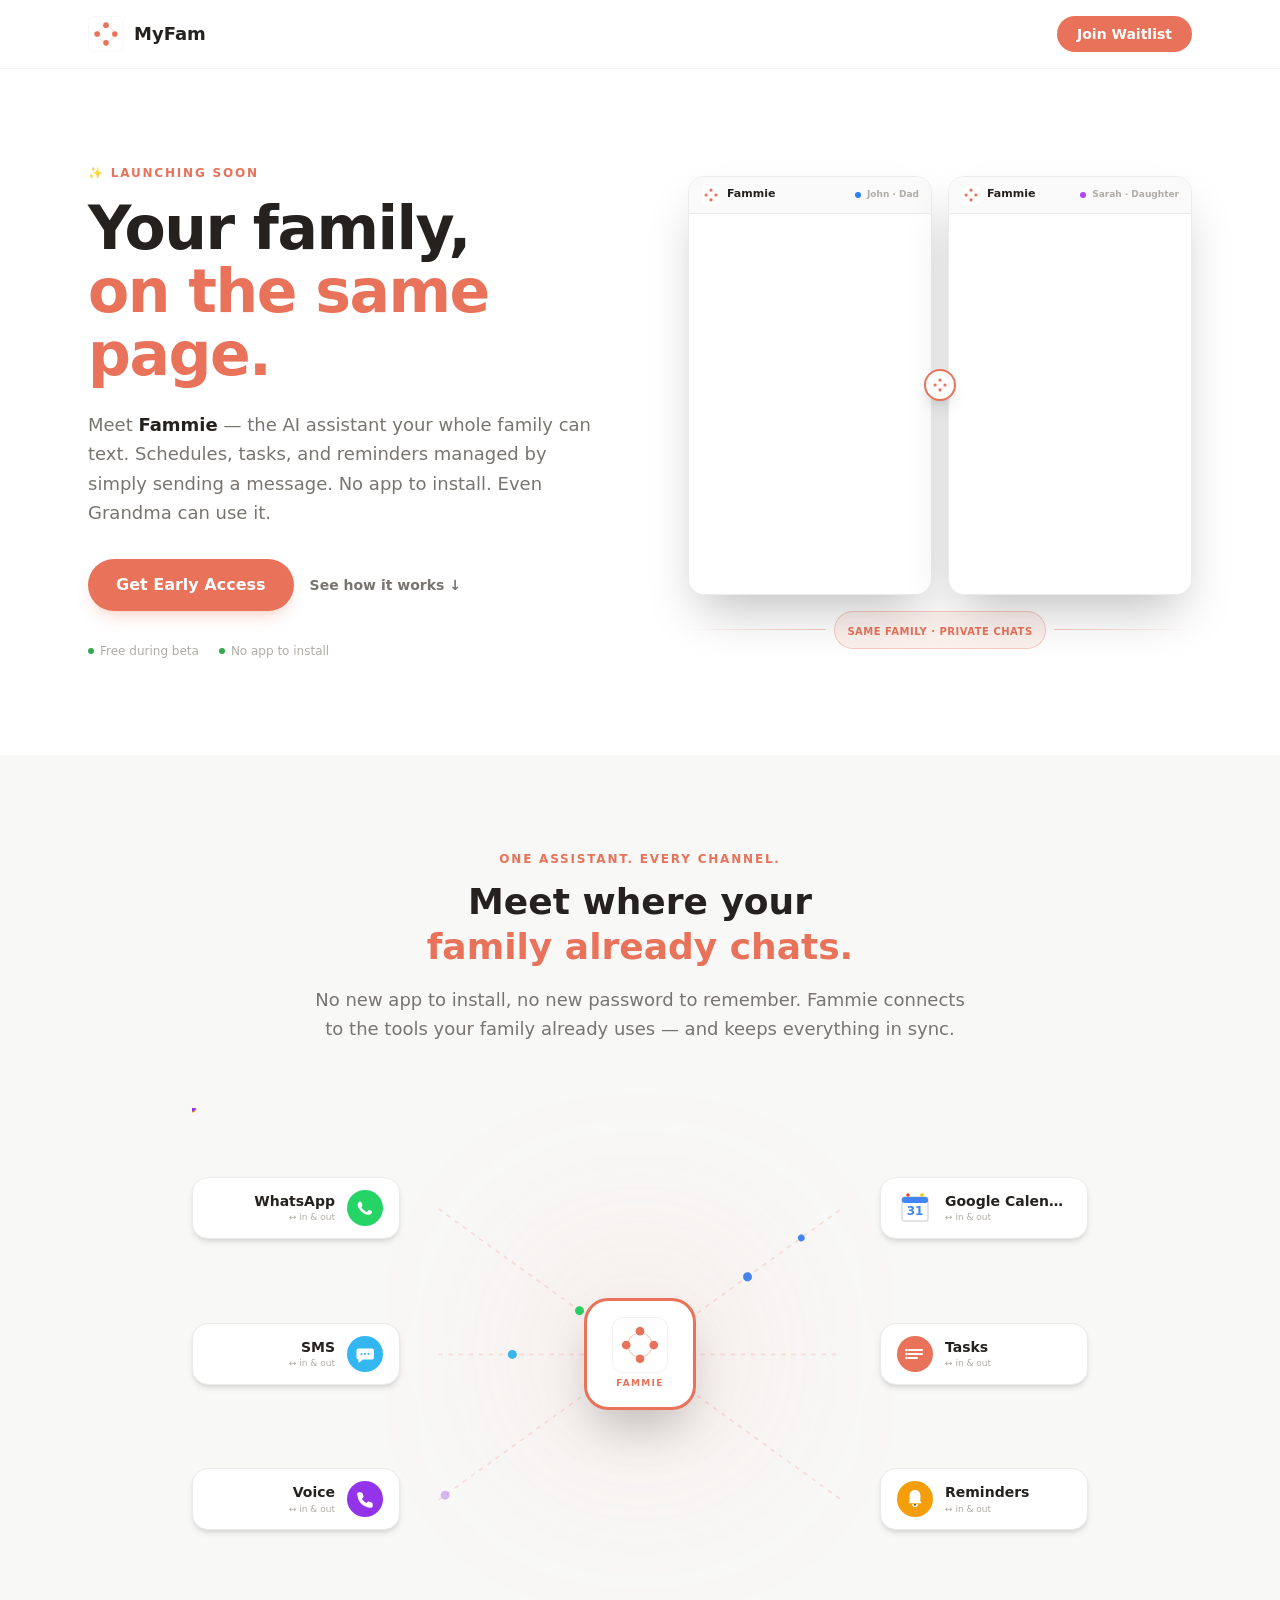
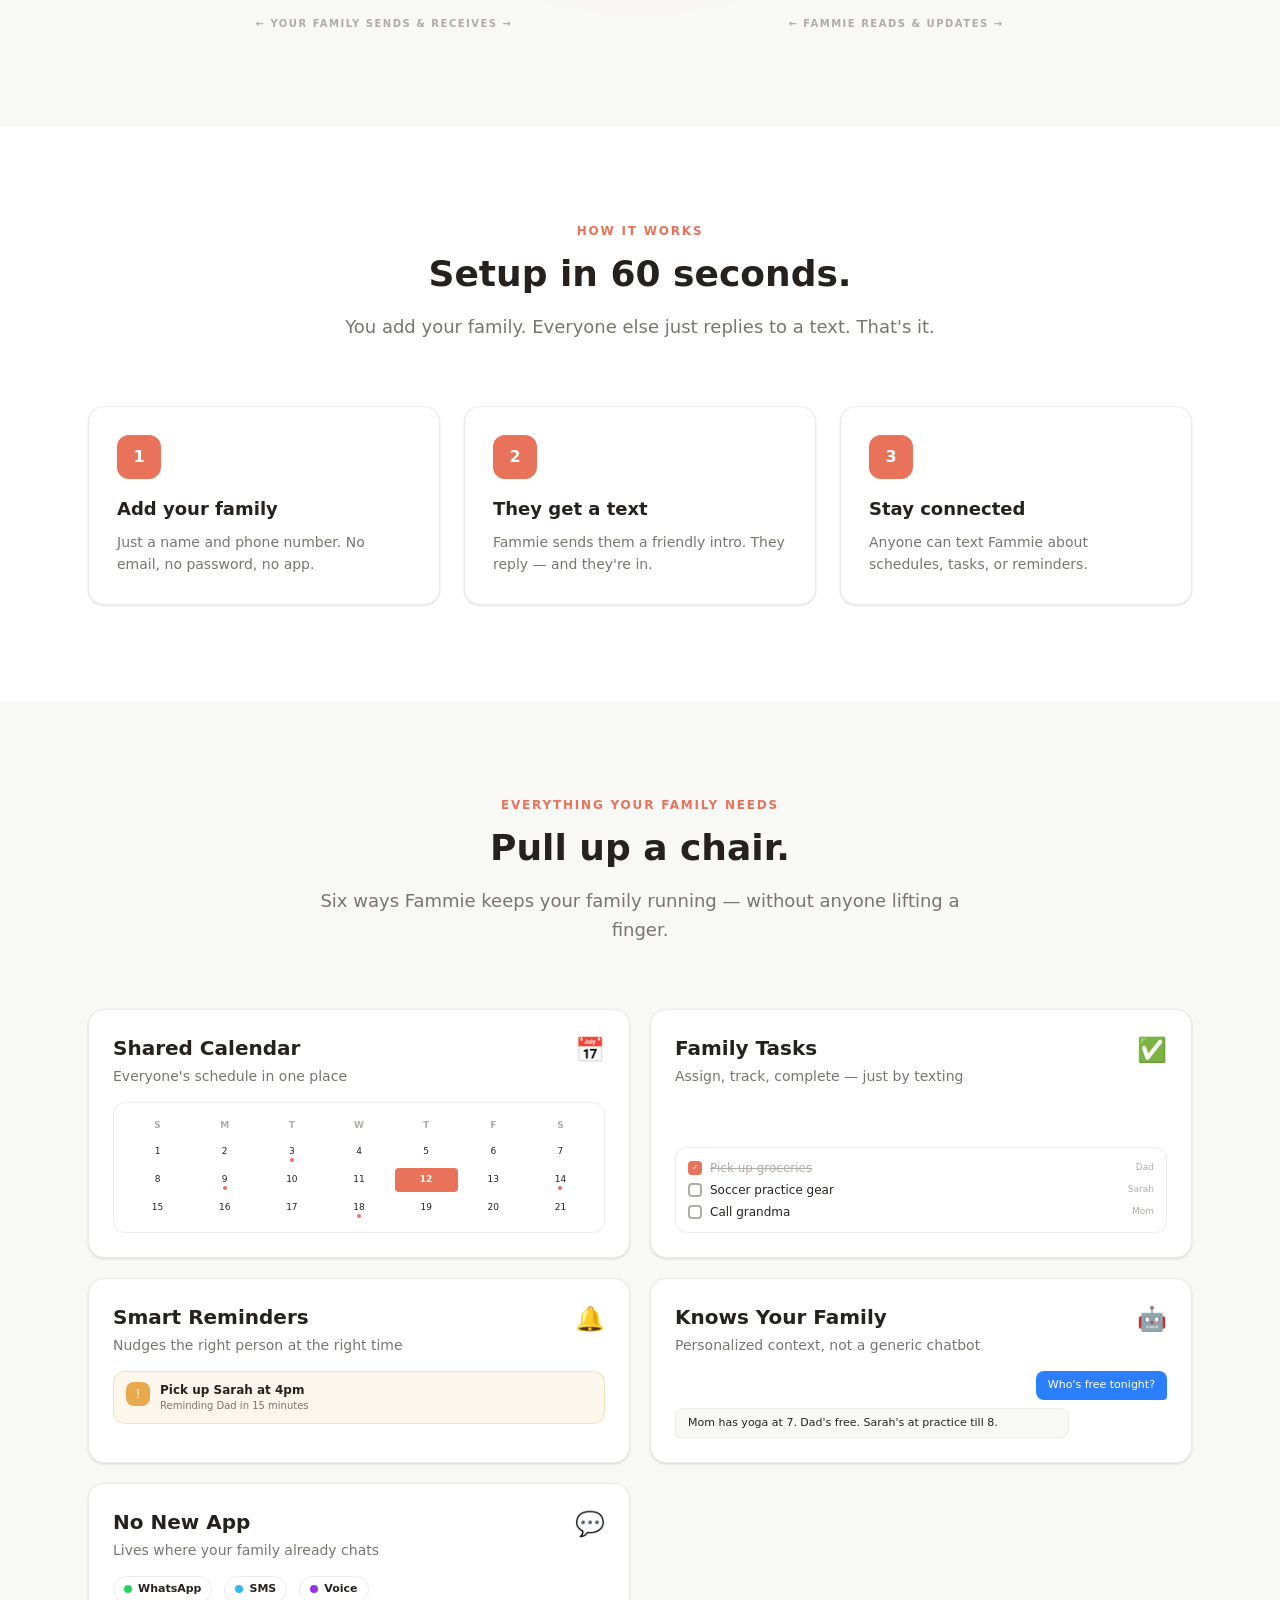
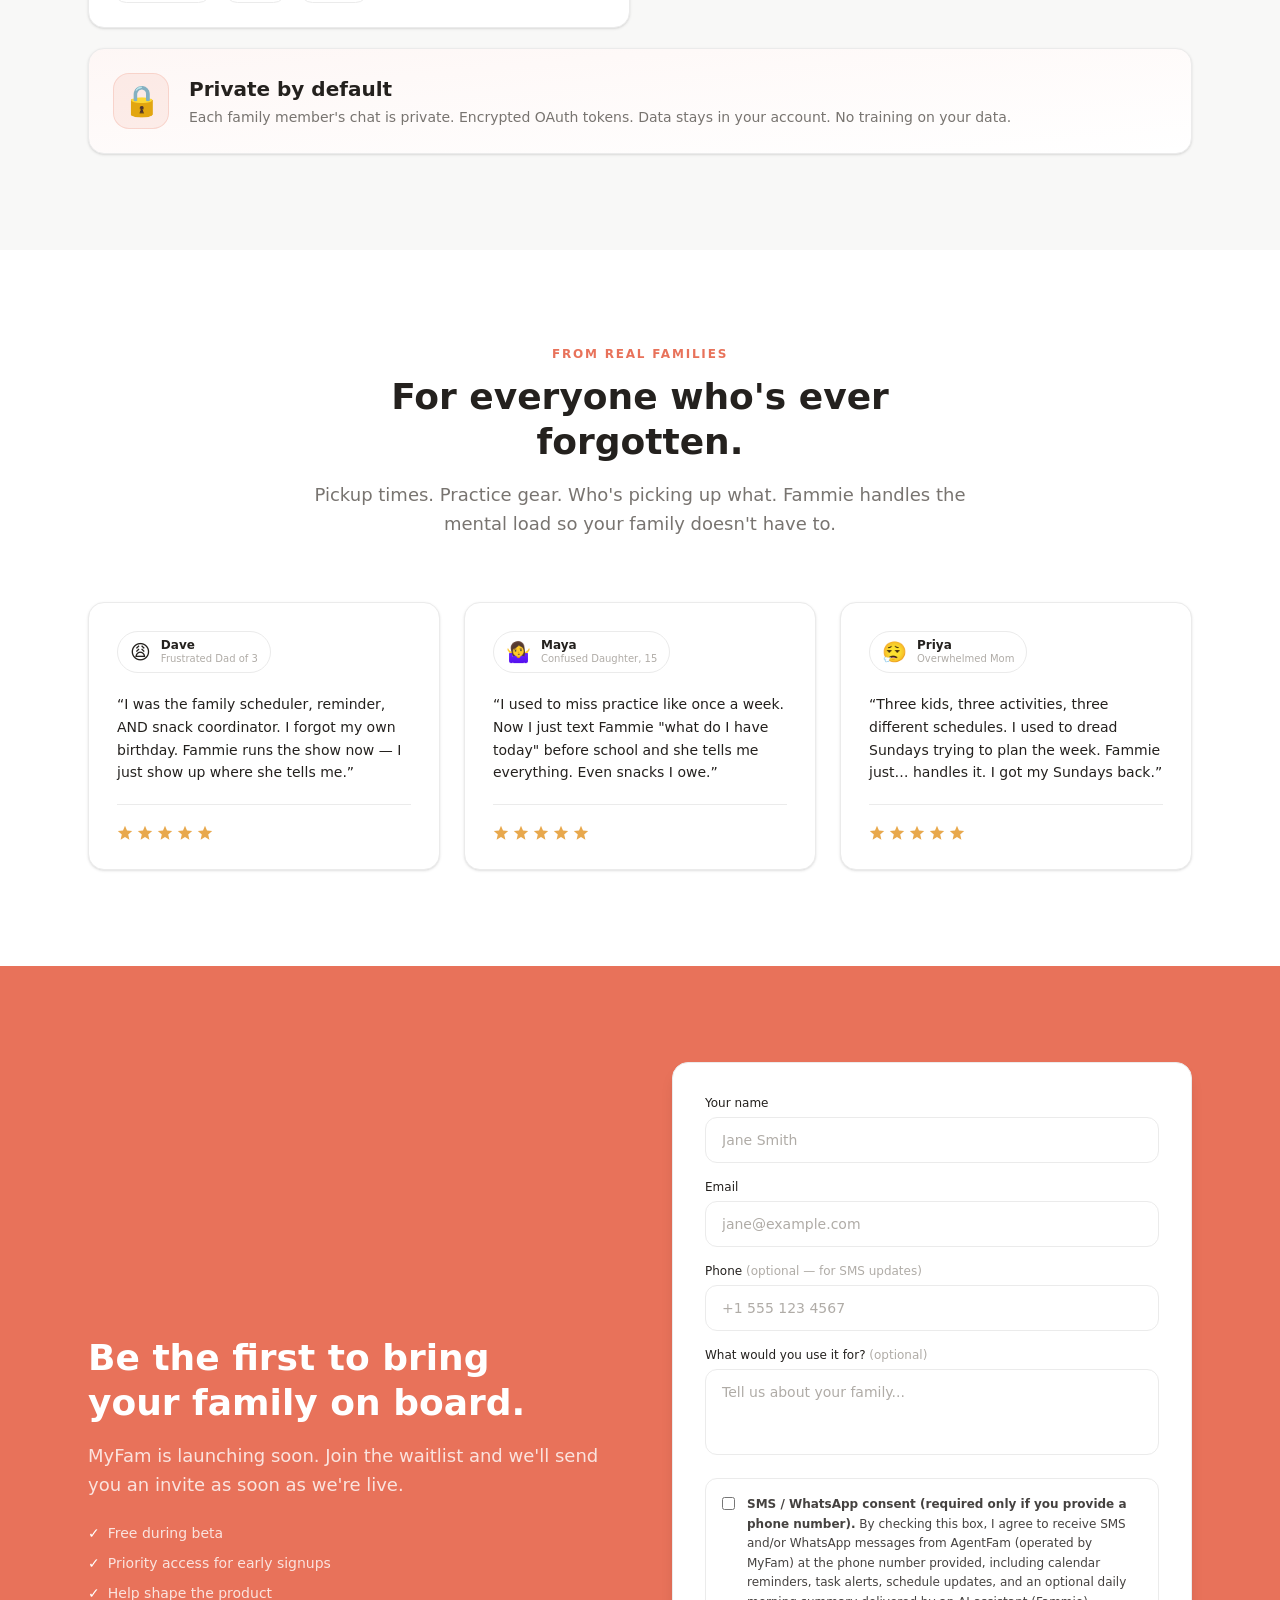
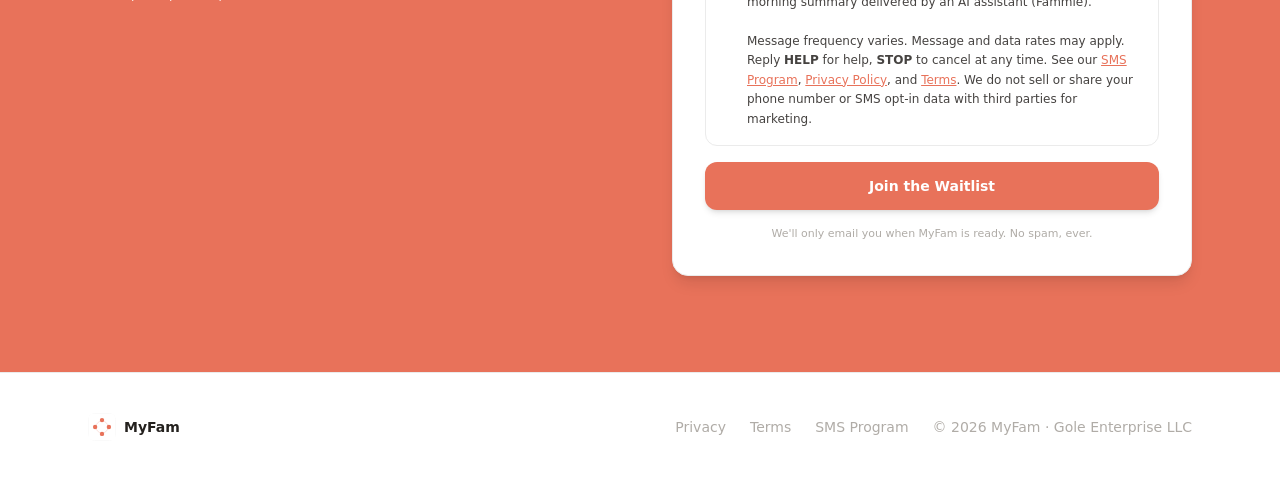
==== commit e3fc2c76: "Add branded coming-soon pages for /login, /ai, /register and 404" ====
--- a/index.html
+++ b/index.html
@@ -1 +1 @@
-<!DOCTYPE html><html lang="en"><head><meta charSet="utf-8"/><meta name="viewport" content="width=device-width, initial-scale=1"/><link rel="preload" href="/logo-mark.svg" as="image"/><link rel="stylesheet" href="/_next/static/chunks/00jc5d3ifqipb.css" data-precedence="next"/><link rel="preload" as="script" fetchPriority="low" href="/_next/static/chunks/15xrurgzs99gv.js"/><script src="/_next/static/chunks/0dgq26a5_oy.a.js" async=""></script><script src="/_next/static/chunks/16g.ca89g7fib.js" async=""></script><script src="/_next/static/chunks/0174xh3wfsjm1.js" async=""></script><script src="/_next/static/chunks/turbopack-04qc4.pk8ck8h.js" async=""></script><script src="/_next/static/chunks/01xlw8hd842-c.js" async=""></script><script src="/_next/static/chunks/0d3shmwh5_nmn.js" async=""></script><script src="/_next/static/chunks/0ka051yepewro.js" async=""></script><script src="/_next/static/chunks/00rj1irq6ncdv.js" async=""></script><title>AgentFam — your family, on the same page</title><meta name="description" content="Meet Fammie, the AI assistant your whole family can text. Schedules, tasks, and reminders managed by simply sending a message. Operated by MyFam (Gole Enterprise LLC)."/><script src="/_next/static/chunks/03~yq9q893hmn.js" noModule=""></script></head><body><div hidden=""><!--$--><!--/$--></div><div class="min-h-screen bg-background"><nav class="border-b border-border/60"><div class="max-w-6xl mx-auto flex items-center justify-between px-6 py-4"><div class="flex items-center gap-2.5"><img src="/logo-mark.svg" alt="MyFam" class="h-9 w-9 rounded-lg"/><span class="text-lg font-bold text-foreground">MyFam</span></div><a href="#waitlist" class="rounded-full bg-accent px-5 py-2 text-sm font-semibold text-white hover:bg-accent-hover transition-colors">Join Waitlist</a></div></nav><section class="bg-background"><div class="max-w-6xl mx-auto px-6 py-24"><div class="grid lg:grid-cols-2 gap-12 lg:gap-16 items-center"><div><p class="text-xs font-semibold text-accent uppercase tracking-[0.15em]">✨ Launching Soon</p><h1 class="text-4xl sm:text-5xl lg:text-6xl font-extrabold text-foreground leading-[1.05] tracking-tight mt-4">Your family,<br/><span class="text-accent">on the same page.</span></h1><p class="mt-6 text-lg text-muted-foreground leading-relaxed max-w-lg">Meet <strong class="text-foreground">Fammie</strong> — the AI assistant your whole family can text. Schedules, tasks, and reminders managed by simply sending a message. No app to install. Even Grandma can use it.</p><div class="mt-8 flex flex-wrap items-center gap-4"><a href="#waitlist" class="rounded-full bg-accent px-7 py-3.5 text-base font-semibold text-white hover:bg-accent-hover transition-colors shadow-lg shadow-accent/20">Get Early Access</a><a href="#hub" class="text-sm font-semibold text-muted-foreground hover:text-foreground">See how it works ↓</a></div><div class="mt-8 flex items-center gap-5 text-xs text-muted"><div class="flex items-center gap-1.5"><div class="h-1.5 w-1.5 rounded-full bg-success"></div>Free during beta</div><div class="flex items-center gap-1.5"><div class="h-1.5 w-1.5 rounded-full bg-success"></div>No app to install</div></div></div><div class="lg:pl-4"><div class="relative w-full max-w-2xl mx-auto"><div class="relative grid grid-cols-2 gap-3 sm:gap-4"><div class="rounded-2xl bg-white shadow-2xl border border-[#EBEBEB] overflow-hidden relative z-10"><div class="flex items-center gap-1.5 px-3 py-2 border-b border-[#EBEBEB] bg-[#FAFAFA]"><img src="/logo-mark.svg" alt="" class="h-5 w-5 rounded"/><p class="text-[11px] font-semibold text-[#24211E]">Fammie</p><div class="ml-auto h-1.5 w-1.5 rounded-full bg-blue-500"></div><span class="text-[9px] text-[#B0ACA7] font-semibold">John · Dad</span></div><div class="px-2.5 py-3 min-h-[380px] flex flex-col gap-2 bg-white"></div></div><div class="rounded-2xl bg-white shadow-2xl border border-[#EBEBEB] overflow-hidden relative z-10"><div class="flex items-center gap-1.5 px-3 py-2 border-b border-[#EBEBEB] bg-[#FAFAFA]"><img src="/logo-mark.svg" alt="" class="h-5 w-5 rounded"/><p class="text-[11px] font-semibold text-[#24211E]">Fammie</p><div class="ml-auto h-1.5 w-1.5 rounded-full bg-purple-500"></div><span class="text-[9px] text-[#B0ACA7] font-semibold">Sarah · Daughter</span></div><div class="px-2.5 py-3 min-h-[380px] flex flex-col gap-2 bg-white"></div></div><div class="absolute top-1/2 left-1/2 -translate-x-1/2 -translate-y-1/2 pointer-events-none h-12 w-12 rounded-full bg-[#E8725A]/30" style="opacity:0.8;transform:scale(0.5)"></div><div class="absolute top-1/2 left-1/2 -translate-x-1/2 -translate-y-1/2 pointer-events-none z-20"><div class="h-8 w-8 rounded-full bg-white border-2 border-[#E8725A] shadow-lg flex items-center justify-center"><img src="/logo-mark.svg" alt="" class="h-5 w-5 rounded"/></div></div></div><div class="mt-4 flex items-center justify-center gap-2"><div class="h-px flex-1 bg-gradient-to-r from-transparent to-[#E8725A]/40"></div><div class="rounded-full bg-[#E8725A]/10 border border-[#E8725A]/30 px-3 py-1.5"><span class="text-[10px] font-semibold text-[#E8725A] uppercase tracking-wider">Same family · Private chats</span></div><div class="h-px flex-1 bg-gradient-to-l from-transparent to-[#E8725A]/40"></div></div></div></div></div></div></section><section id="hub" class="bg-card-hover"><div class="max-w-6xl mx-auto px-6 py-24"><div class="text-center max-w-2xl mx-auto"><p class="text-xs font-semibold text-accent uppercase tracking-[0.15em]">One Assistant. Every Channel.</p><h2 class="text-3xl sm:text-4xl font-bold text-foreground mt-3 leading-tight">Meet where your<br/><span class="text-accent">family already chats.</span></h2><p class="mt-4 text-base sm:text-lg text-muted-foreground leading-relaxed">No new app to install, no new password to remember. Fammie connects to the tools your family already uses — and keeps everything in sync.</p></div><div class="mt-16"><div class="relative w-full max-w-4xl mx-auto"><div class="hidden md:block relative"><div class="relative" style="aspect-ratio:800/440"><svg class="absolute inset-0 w-full h-full" viewBox="0 0 800 440" preserveAspectRatio="xMidYMid meet"><defs><path id="path-wa-in" d="M 220 90 Q 310 155, 400 220"></path><path id="path-wa-out" d="M 400 220 Q 310 155, 220 90"></path><path id="path-sms-in" d="M 220 220 L 400 220"></path><path id="path-sms-out" d="M 400 220 L 220 220"></path><path id="path-voice-in" d="M 220 350 Q 310 285, 400 220"></path><path id="path-voice-out" d="M 400 220 Q 310 285, 220 350"></path><path id="path-cal-out" d="M 400 220 Q 490 155, 580 90"></path><path id="path-cal-in" d="M 580 90 Q 490 155, 400 220"></path><path id="path-tasks-out" d="M 400 220 L 580 220"></path><path id="path-tasks-in" d="M 580 220 L 400 220"></path><path id="path-rem-out" d="M 400 220 Q 490 285, 580 350"></path><path id="path-rem-in" d="M 580 350 Q 490 285, 400 220"></path></defs><g stroke="#E8725A" stroke-opacity="0.2" stroke-width="1.5" stroke-dasharray="4 5" fill="none"><use href="#path-wa-in"></use><use href="#path-sms-in"></use><use href="#path-voice-in"></use><use href="#path-cal-out"></use><use href="#path-tasks-out"></use><use href="#path-rem-out"></use></g><circle r="4" fill="#25D366"><animateMotion dur="3s" begin="0s" repeatCount="indefinite" rotate="auto"><mpath href="#path-wa-in"></mpath></animateMotion><animate attributeName="opacity" values="0;1;1;0" keyTimes="0;0.1;0.9;1" dur="3s" begin="0s" repeatCount="indefinite"></animate></circle><circle r="4" fill="#34B7F1"><animateMotion dur="3s" begin="1s" repeatCount="indefinite" rotate="auto"><mpath href="#path-sms-in"></mpath></animateMotion><animate attributeName="opacity" values="0;1;1;0" keyTimes="0;0.1;0.9;1" dur="3s" begin="1s" repeatCount="indefinite"></animate></circle><circle r="4" fill="#9333EA"><animateMotion dur="3s" begin="2s" repeatCount="indefinite" rotate="auto"><mpath href="#path-voice-in"></mpath></animateMotion><animate attributeName="opacity" values="0;1;1;0" keyTimes="0;0.1;0.9;1" dur="3s" begin="2s" repeatCount="indefinite"></animate></circle><circle r="4" fill="#4285F4"><animateMotion dur="3s" begin="0.5s" repeatCount="indefinite" rotate="auto"><mpath href="#path-cal-out"></mpath></animateMotion><animate attributeName="opacity" values="0;1;1;0" keyTimes="0;0.1;0.9;1" dur="3s" begin="0.5s" repeatCount="indefinite"></animate></circle><circle r="4" fill="#E8725A"><animateMotion dur="3s" begin="1.5s" repeatCount="indefinite" rotate="auto"><mpath href="#path-tasks-out"></mpath></animateMotion><animate attributeName="opacity" values="0;1;1;0" keyTimes="0;0.1;0.9;1" dur="3s" begin="1.5s" repeatCount="indefinite"></animate></circle><circle r="4" fill="#F59E0B"><animateMotion dur="3s" begin="2.5s" repeatCount="indefinite" rotate="auto"><mpath href="#path-rem-out"></mpath></animateMotion><animate attributeName="opacity" values="0;1;1;0" keyTimes="0;0.1;0.9;1" dur="3s" begin="2.5s" repeatCount="indefinite"></animate></circle><circle r="3" fill="#4285F4"><animateMotion dur="3s" begin="1.5s" repeatCount="indefinite" rotate="auto"><mpath href="#path-cal-in"></mpath></animateMotion><animate attributeName="opacity" values="0;1;1;0" keyTimes="0;0.1;0.9;1" dur="3s" begin="1.5s" repeatCount="indefinite"></animate></circle><circle r="3" fill="#E8725A"><animateMotion dur="3s" begin="2.5s" repeatCount="indefinite" rotate="auto"><mpath href="#path-tasks-in"></mpath></animateMotion><animate attributeName="opacity" values="0;1;1;0" keyTimes="0;0.1;0.9;1" dur="3s" begin="2.5s" repeatCount="indefinite"></animate></circle><circle r="3" fill="#F59E0B"><animateMotion dur="3s" begin="3.5s" repeatCount="indefinite" rotate="auto"><mpath href="#path-rem-in"></mpath></animateMotion><animate attributeName="opacity" values="0;1;1;0" keyTimes="0;0.1;0.9;1" dur="3s" begin="3.5s" repeatCount="indefinite"></animate></circle><circle r="3" fill="#25D366"><animateMotion dur="3s" begin="2s" repeatCount="indefinite" rotate="auto"><mpath href="#path-wa-out"></mpath></animateMotion><animate attributeName="opacity" values="0;1;1;0" keyTimes="0;0.1;0.9;1" dur="3s" begin="2s" repeatCount="indefinite"></animate></circle><circle r="3" fill="#34B7F1"><animateMotion dur="3s" begin="3s" repeatCount="indefinite" rotate="auto"><mpath href="#path-sms-out"></mpath></animateMotion><animate attributeName="opacity" values="0;1;1;0" keyTimes="0;0.1;0.9;1" dur="3s" begin="3s" repeatCount="indefinite"></animate></circle><circle r="3" fill="#9333EA"><animateMotion dur="3s" begin="4s" repeatCount="indefinite" rotate="auto"><mpath href="#path-voice-out"></mpath></animateMotion><animate attributeName="opacity" values="0;1;1;0" keyTimes="0;0.1;0.9;1" dur="3s" begin="4s" repeatCount="indefinite"></animate></circle></svg><div class="absolute inset-0"><div class="absolute" style="top:calc(90/440*100%);left:0;transform:translate(0, -50%)"><div class="flex items-center gap-3 rounded-2xl bg-white border border-border shadow-md px-4 py-3 w-52 flex-row-reverse text-right"><div class="h-9 w-9 flex items-center justify-center flex-shrink-0"><svg viewBox="0 0 36 36" class="h-9 w-9"><circle cx="18" cy="18" r="18" fill="#25D366"></circle><path d="M25 21.3c-.3-.2-2.2-1.1-2.6-1.2-.3-.1-.6-.2-.9.2-.2.3-1 1.2-1.2 1.5-.2.2-.4.3-.8.1-.3-.2-1.5-.6-2.9-1.8-1.1-1-1.8-2.2-2-2.6-.2-.3 0-.5.1-.7.1-.1.3-.4.5-.6.1-.2.2-.3.3-.6.1-.2 0-.4-.1-.6 0-.1-.8-2-1.1-2.7-.3-.7-.6-.6-.9-.6h-.7c-.3 0-.6.1-.9.5-.3.3-1.2 1.2-1.2 2.9s1.3 3.3 1.5 3.6c.2.2 2.5 3.8 6 5.3.8.3 1.5.5 2 .7.8.2 1.6.2 2.1.1.7-.1 2.2-.9 2.5-1.8.3-.9.3-1.6.2-1.8-.1-.1-.3-.2-.7-.4z" fill="white"></path></svg></div><div class="min-w-0 flex-1"><p class="text-sm font-bold text-foreground truncate leading-tight">WhatsApp</p><p class="text-[9px] text-muted leading-tight mt-0.5">↔ in &amp; out</p></div></div></div><div class="absolute" style="top:calc(220/440*100%);left:0;transform:translate(0, -50%)"><div class="flex items-center gap-3 rounded-2xl bg-white border border-border shadow-md px-4 py-3 w-52 flex-row-reverse text-right"><div class="h-9 w-9 flex items-center justify-center flex-shrink-0"><svg viewBox="0 0 36 36" class="h-9 w-9"><circle cx="18" cy="18" r="18" fill="#34B7F1"></circle><path d="M11 12.5h14a2 2 0 0 1 2 2v7a2 2 0 0 1-2 2h-9l-4.5 3.5v-3.5a2 2 0 0 1-2-2v-7a2 2 0 0 1 2-2z" fill="white"></path><circle cx="14.5" cy="18" r="1.1" fill="#34B7F1"></circle><circle cx="18" cy="18" r="1.1" fill="#34B7F1"></circle><circle cx="21.5" cy="18" r="1.1" fill="#34B7F1"></circle></svg></div><div class="min-w-0 flex-1"><p class="text-sm font-bold text-foreground truncate leading-tight">SMS</p><p class="text-[9px] text-muted leading-tight mt-0.5">↔ in &amp; out</p></div></div></div><div class="absolute" style="top:calc(350/440*100%);left:0;transform:translate(0, -50%)"><div class="flex items-center gap-3 rounded-2xl bg-white border border-border shadow-md px-4 py-3 w-52 flex-row-reverse text-right"><div class="h-9 w-9 flex items-center justify-center flex-shrink-0"><svg viewBox="0 0 36 36" class="h-9 w-9"><circle cx="18" cy="18" r="18" fill="#9333EA"></circle><path d="M14 11.5c.7 0 1.3.4 1.5 1l.9 2.5c.2.6.1 1.2-.3 1.7l-1.1 1c.9 2 2.5 3.5 4.5 4.4l1-1.1c.4-.4 1-.5 1.7-.3l2.5.9c.6.2 1 .8 1 1.5v2c0 .9-.8 1.6-1.7 1.6-7.9-.5-13.3-5.9-13.8-13.8 0-.9.7-1.7 1.6-1.7H14z" fill="white"></path></svg></div><div class="min-w-0 flex-1"><p class="text-sm font-bold text-foreground truncate leading-tight">Voice</p><p class="text-[9px] text-muted leading-tight mt-0.5">↔ in &amp; out</p></div></div></div><div class="absolute" style="top:50%;left:50%;transform:translate(-50%, -50%)"><div class="relative"><div class="absolute inset-0 rounded-full bg-accent/20 blur-3xl scale-150 animate-pulse"></div><div class="relative h-28 w-28 rounded-3xl bg-white border-[3px] border-accent shadow-2xl flex flex-col items-center justify-center gap-1"><img src="/logo-mark.svg" alt="Fammie" class="h-14 w-14 rounded-xl"/><p class="text-[9px] font-extrabold text-accent uppercase tracking-[0.15em]">Fammie</p></div></div></div><div class="absolute" style="top:calc(90/440*100%);right:0;transform:translate(0, -50%)"><div class="flex items-center gap-3 rounded-2xl bg-white border border-border shadow-md px-4 py-3 w-52 "><div class="h-9 w-9 flex items-center justify-center flex-shrink-0"><svg viewBox="0 0 36 36" class="h-9 w-9"><rect x="5" y="7" width="26" height="24" rx="2.5" fill="white" stroke="#DADCE0" stroke-width="1.5"></rect><rect x="5" y="7" width="26" height="6" rx="2.5" fill="#4285F4"></rect><text x="18" y="25" font-size="12" font-weight="bold" text-anchor="middle" fill="#4285F4">31</text><circle cx="11" cy="5" r="1.8" fill="#EA4335"></circle><circle cx="25" cy="5" r="1.8" fill="#FBBC04"></circle></svg></div><div class="min-w-0 flex-1"><p class="text-sm font-bold text-foreground truncate leading-tight">Google Calendar</p><p class="text-[9px] text-muted leading-tight mt-0.5">↔ in &amp; out</p></div></div></div><div class="absolute" style="top:calc(220/440*100%);right:0;transform:translate(0, -50%)"><div class="flex items-center gap-3 rounded-2xl bg-white border border-border shadow-md px-4 py-3 w-52 "><div class="h-9 w-9 flex items-center justify-center flex-shrink-0"><svg viewBox="0 0 36 36" class="h-9 w-9"><circle cx="18" cy="18" r="18" fill="#E8725A"></circle><path d="M12 14h13M12 18h13M12 22h8" stroke="white" stroke-width="2.2" stroke-linecap="round"></path><circle cx="9.5" cy="14" r="1.3" fill="white"></circle><circle cx="9.5" cy="18" r="1.3" fill="white"></circle><circle cx="9.5" cy="22" r="1.3" fill="white"></circle></svg></div><div class="min-w-0 flex-1"><p class="text-sm font-bold text-foreground truncate leading-tight">Tasks</p><p class="text-[9px] text-muted leading-tight mt-0.5">↔ in &amp; out</p></div></div></div><div class="absolute" style="top:calc(350/440*100%);right:0;transform:translate(0, -50%)"><div class="flex items-center gap-3 rounded-2xl bg-white border border-border shadow-md px-4 py-3 w-52 "><div class="h-9 w-9 flex items-center justify-center flex-shrink-0"><svg viewBox="0 0 36 36" class="h-9 w-9"><circle cx="18" cy="18" r="18" fill="#F59E0B"></circle><path d="M18 9c-3.3 0-5.5 2.7-5.5 6 0 2.2.5 3.8 0 5.5l-1.2 1.7h13.4l-1.2-1.7c-.5-1.7 0-3.3 0-5.5 0-3.3-2.2-6-5.5-6z" fill="white"></path><path d="M16 23.5c0 1.1 1 1.7 2 1.7s2-.6 2-1.7" stroke="white" stroke-width="1.6" stroke-linecap="round"></path></svg></div><div class="min-w-0 flex-1"><p class="text-sm font-bold text-foreground truncate leading-tight">Reminders</p><p class="text-[9px] text-muted leading-tight mt-0.5">↔ in &amp; out</p></div></div></div></div></div><div class="grid grid-cols-[1fr_auto_1fr] gap-0 mt-4"><p class="text-[10px] font-bold text-muted uppercase tracking-[0.15em] text-center">← Your family sends &amp; receives →</p><div class="w-32"></div><p class="text-[10px] font-bold text-muted uppercase tracking-[0.15em] text-center">← Fammie reads &amp; updates →</p></div></div><div class="md:hidden"><div class="flex justify-center mb-8"><div class="flex flex-col items-center gap-2"><div class="h-24 w-24 rounded-2xl bg-white border-[3px] border-accent shadow-2xl flex items-center justify-center"><img src="/logo-mark.svg" alt="Fammie" class="h-12 w-12 rounded-xl"/></div><p class="text-[10px] font-extrabold text-accent uppercase tracking-[0.2em]">Fammie</p></div></div><div class="grid grid-cols-2 gap-6"><div><p class="text-[10px] font-bold text-muted uppercase tracking-wider text-center mb-3">Talks ↔ with family</p><div class="space-y-3"><div class="flex items-center gap-2 rounded-lg bg-white border border-border shadow-sm px-2.5 py-2"><div class="h-6 w-6 flex items-center justify-center flex-shrink-0"><svg viewBox="0 0 36 36" class="h-9 w-9"><circle cx="18" cy="18" r="18" fill="#25D366"></circle><path d="M25 21.3c-.3-.2-2.2-1.1-2.6-1.2-.3-.1-.6-.2-.9.2-.2.3-1 1.2-1.2 1.5-.2.2-.4.3-.8.1-.3-.2-1.5-.6-2.9-1.8-1.1-1-1.8-2.2-2-2.6-.2-.3 0-.5.1-.7.1-.1.3-.4.5-.6.1-.2.2-.3.3-.6.1-.2 0-.4-.1-.6 0-.1-.8-2-1.1-2.7-.3-.7-.6-.6-.9-.6h-.7c-.3 0-.6.1-.9.5-.3.3-1.2 1.2-1.2 2.9s1.3 3.3 1.5 3.6c.2.2 2.5 3.8 6 5.3.8.3 1.5.5 2 .7.8.2 1.6.2 2.1.1.7-.1 2.2-.9 2.5-1.8.3-.9.3-1.6.2-1.8-.1-.1-.3-.2-.7-.4z" fill="white"></path></svg></div><span class="text-xs font-semibold text-foreground truncate">WhatsApp</span></div><div class="flex items-center gap-2 rounded-lg bg-white border border-border shadow-sm px-2.5 py-2"><div class="h-6 w-6 flex items-center justify-center flex-shrink-0"><svg viewBox="0 0 36 36" class="h-9 w-9"><circle cx="18" cy="18" r="18" fill="#34B7F1"></circle><path d="M11 12.5h14a2 2 0 0 1 2 2v7a2 2 0 0 1-2 2h-9l-4.5 3.5v-3.5a2 2 0 0 1-2-2v-7a2 2 0 0 1 2-2z" fill="white"></path><circle cx="14.5" cy="18" r="1.1" fill="#34B7F1"></circle><circle cx="18" cy="18" r="1.1" fill="#34B7F1"></circle><circle cx="21.5" cy="18" r="1.1" fill="#34B7F1"></circle></svg></div><span class="text-xs font-semibold text-foreground truncate">SMS</span></div><div class="flex items-center gap-2 rounded-lg bg-white border border-border shadow-sm px-2.5 py-2"><div class="h-6 w-6 flex items-center justify-center flex-shrink-0"><svg viewBox="0 0 36 36" class="h-9 w-9"><circle cx="18" cy="18" r="18" fill="#9333EA"></circle><path d="M14 11.5c.7 0 1.3.4 1.5 1l.9 2.5c.2.6.1 1.2-.3 1.7l-1.1 1c.9 2 2.5 3.5 4.5 4.4l1-1.1c.4-.4 1-.5 1.7-.3l2.5.9c.6.2 1 .8 1 1.5v2c0 .9-.8 1.6-1.7 1.6-7.9-.5-13.3-5.9-13.8-13.8 0-.9.7-1.7 1.6-1.7H14z" fill="white"></path></svg></div><span class="text-xs font-semibold text-foreground truncate">Voice</span></div></div></div><div><p class="text-[10px] font-bold text-muted uppercase tracking-wider text-center mb-3">Reads ↔ writes to</p><div class="space-y-3"><div class="flex items-center gap-2 rounded-lg bg-white border border-border shadow-sm px-2.5 py-2"><div class="h-6 w-6 flex items-center justify-center flex-shrink-0"><svg viewBox="0 0 36 36" class="h-9 w-9"><rect x="5" y="7" width="26" height="24" rx="2.5" fill="white" stroke="#DADCE0" stroke-width="1.5"></rect><rect x="5" y="7" width="26" height="6" rx="2.5" fill="#4285F4"></rect><text x="18" y="25" font-size="12" font-weight="bold" text-anchor="middle" fill="#4285F4">31</text><circle cx="11" cy="5" r="1.8" fill="#EA4335"></circle><circle cx="25" cy="5" r="1.8" fill="#FBBC04"></circle></svg></div><span class="text-xs font-semibold text-foreground truncate">Google Calendar</span></div><div class="flex items-center gap-2 rounded-lg bg-white border border-border shadow-sm px-2.5 py-2"><div class="h-6 w-6 flex items-center justify-center flex-shrink-0"><svg viewBox="0 0 36 36" class="h-9 w-9"><circle cx="18" cy="18" r="18" fill="#E8725A"></circle><path d="M12 14h13M12 18h13M12 22h8" stroke="white" stroke-width="2.2" stroke-linecap="round"></path><circle cx="9.5" cy="14" r="1.3" fill="white"></circle><circle cx="9.5" cy="18" r="1.3" fill="white"></circle><circle cx="9.5" cy="22" r="1.3" fill="white"></circle></svg></div><span class="text-xs font-semibold text-foreground truncate">Tasks</span></div><div class="flex items-center gap-2 rounded-lg bg-white border border-border shadow-sm px-2.5 py-2"><div class="h-6 w-6 flex items-center justify-center flex-shrink-0"><svg viewBox="0 0 36 36" class="h-9 w-9"><circle cx="18" cy="18" r="18" fill="#F59E0B"></circle><path d="M18 9c-3.3 0-5.5 2.7-5.5 6 0 2.2.5 3.8 0 5.5l-1.2 1.7h13.4l-1.2-1.7c-.5-1.7 0-3.3 0-5.5 0-3.3-2.2-6-5.5-6z" fill="white"></path><path d="M16 23.5c0 1.1 1 1.7 2 1.7s2-.6 2-1.7" stroke="white" stroke-width="1.6" stroke-linecap="round"></path></svg></div><span class="text-xs font-semibold text-foreground truncate">Reminders</span></div></div></div></div></div></div></div></div></section><section class="bg-background"><div class="max-w-6xl mx-auto px-6 py-24"><div class="text-center max-w-2xl mx-auto"><p class="text-xs font-semibold text-accent uppercase tracking-[0.15em]">How It Works</p><h2 class="text-3xl sm:text-4xl font-bold text-foreground mt-3 leading-tight">Setup in 60 seconds.</h2><p class="mt-4 text-base sm:text-lg text-muted-foreground leading-relaxed">You add your family. Everyone else just replies to a text. That&#x27;s it.</p></div><div class="grid md:grid-cols-3 gap-6 mt-16"><div class="rounded-2xl border border-border bg-card p-7 shadow-sm"><div class="flex h-11 w-11 items-center justify-center rounded-xl bg-accent text-white text-base font-bold mb-4">1</div><h3 class="text-lg font-bold text-foreground mb-2">Add your family</h3><p class="text-sm text-muted-foreground leading-relaxed">Just a name and phone number. No email, no password, no app.</p></div><div class="rounded-2xl border border-border bg-card p-7 shadow-sm"><div class="flex h-11 w-11 items-center justify-center rounded-xl bg-accent text-white text-base font-bold mb-4">2</div><h3 class="text-lg font-bold text-foreground mb-2">They get a text</h3><p class="text-sm text-muted-foreground leading-relaxed">Fammie sends them a friendly intro. They reply — and they&#x27;re in.</p></div><div class="rounded-2xl border border-border bg-card p-7 shadow-sm"><div class="flex h-11 w-11 items-center justify-center rounded-xl bg-accent text-white text-base font-bold mb-4">3</div><h3 class="text-lg font-bold text-foreground mb-2">Stay connected</h3><p class="text-sm text-muted-foreground leading-relaxed">Anyone can text Fammie about schedules, tasks, or reminders.</p></div></div></div></section><section class="bg-card-hover"><div class="max-w-6xl mx-auto px-6 py-24"><div class="text-center max-w-2xl mx-auto"><p class="text-xs font-semibold text-accent uppercase tracking-[0.15em]">Everything Your Family Needs</p><h2 class="text-3xl sm:text-4xl font-bold text-foreground mt-3 leading-tight">Pull up a chair.</h2><p class="mt-4 text-base sm:text-lg text-muted-foreground leading-relaxed">Six ways Fammie keeps your family running — without anyone lifting a finger.</p></div><div class="mt-16"><div class="grid grid-cols-1 md:grid-cols-4 gap-4 md:gap-5"><div class="rounded-2xl border border-border bg-card p-6 shadow-sm hover:border-accent/40 hover:shadow-md transition-all md:col-span-2 md:row-span-1"><div class="flex flex-col h-full"><div class="flex items-start justify-between mb-4"><div><h3 class="text-xl font-bold text-foreground">Shared Calendar</h3><p class="text-sm text-muted-foreground mt-1">Everyone&#x27;s schedule in one place</p></div><div class="text-2xl">📅</div></div><div class="mt-auto"><div class="rounded-xl border border-border bg-background p-3"><div class="grid grid-cols-7 gap-1 text-[9px] text-center"><div class="text-muted font-semibold py-1">S</div><div class="text-muted font-semibold py-1">M</div><div class="text-muted font-semibold py-1">T</div><div class="text-muted font-semibold py-1">W</div><div class="text-muted font-semibold py-1">T</div><div class="text-muted font-semibold py-1">F</div><div class="text-muted font-semibold py-1">S</div><div class="relative h-6 flex items-center justify-center rounded text-foreground">1</div><div class="relative h-6 flex items-center justify-center rounded text-foreground">2</div><div class="relative h-6 flex items-center justify-center rounded text-foreground">3<div class="absolute bottom-0.5 h-1 w-1 rounded-full bg-accent"></div></div><div class="relative h-6 flex items-center justify-center rounded text-foreground">4</div><div class="relative h-6 flex items-center justify-center rounded text-foreground">5</div><div class="relative h-6 flex items-center justify-center rounded text-foreground">6</div><div class="relative h-6 flex items-center justify-center rounded text-foreground">7</div><div class="relative h-6 flex items-center justify-center rounded text-foreground">8</div><div class="relative h-6 flex items-center justify-center rounded text-foreground">9<div class="absolute bottom-0.5 h-1 w-1 rounded-full bg-accent"></div></div><div class="relative h-6 flex items-center justify-center rounded text-foreground">10</div><div class="relative h-6 flex items-center justify-center rounded text-foreground">11</div><div class="relative h-6 flex items-center justify-center rounded bg-accent text-white font-bold">12</div><div class="relative h-6 flex items-center justify-center rounded text-foreground">13</div><div class="relative h-6 flex items-center justify-center rounded text-foreground">14<div class="absolute bottom-0.5 h-1 w-1 rounded-full bg-accent"></div></div><div class="relative h-6 flex items-center justify-center rounded text-foreground">15</div><div class="relative h-6 flex items-center justify-center rounded text-foreground">16</div><div class="relative h-6 flex items-center justify-center rounded text-foreground">17</div><div class="relative h-6 flex items-center justify-center rounded text-foreground">18<div class="absolute bottom-0.5 h-1 w-1 rounded-full bg-accent"></div></div><div class="relative h-6 flex items-center justify-center rounded text-foreground">19</div><div class="relative h-6 flex items-center justify-center rounded text-foreground">20</div><div class="relative h-6 flex items-center justify-center rounded text-foreground">21</div></div></div></div></div></div><div class="rounded-2xl border border-border bg-card p-6 shadow-sm hover:border-accent/40 hover:shadow-md transition-all md:col-span-2"><div class="flex flex-col h-full"><div class="flex items-start justify-between mb-4"><div><h3 class="text-xl font-bold text-foreground">Family Tasks</h3><p class="text-sm text-muted-foreground mt-1">Assign, track, complete — just by texting</p></div><div class="text-2xl">✅</div></div><div class="mt-auto"><div class="rounded-xl border border-border bg-background p-3 space-y-1.5"><div class="flex items-center gap-2"><div class="h-3.5 w-3.5 rounded border-2 flex items-center justify-center flex-shrink-0 bg-accent border-accent"><span class="text-white text-[8px]">✓</span></div><span class="text-xs flex-1 line-through text-muted">Pick up groceries</span><span class="text-[9px] text-muted">Dad</span></div><div class="flex items-center gap-2"><div class="h-3.5 w-3.5 rounded border-2 flex items-center justify-center flex-shrink-0 border-muted"></div><span class="text-xs flex-1 text-foreground">Soccer practice gear</span><span class="text-[9px] text-muted">Sarah</span></div><div class="flex items-center gap-2"><div class="h-3.5 w-3.5 rounded border-2 flex items-center justify-center flex-shrink-0 border-muted"></div><span class="text-xs flex-1 text-foreground">Call grandma</span><span class="text-[9px] text-muted">Mom</span></div></div></div></div></div><div class="rounded-2xl border border-border bg-card p-6 shadow-sm hover:border-accent/40 hover:shadow-md transition-all md:col-span-2"><div class="flex items-start justify-between mb-3"><div><h3 class="text-xl font-bold text-foreground">Smart Reminders</h3><p class="text-sm text-muted-foreground mt-1">Nudges the right person at the right time</p></div><div class="text-2xl">🔔</div></div><div class="mt-4 rounded-xl bg-warning/10 border border-warning/30 px-3 py-2.5 flex items-start gap-2.5"><div class="h-6 w-6 rounded-lg bg-warning flex items-center justify-center text-white text-xs flex-shrink-0">!</div><div><p class="text-xs font-semibold text-foreground">Pick up Sarah at 4pm</p><p class="text-[10px] text-muted-foreground">Reminding Dad in 15 minutes</p></div></div></div><div class="rounded-2xl border border-border bg-card p-6 shadow-sm hover:border-accent/40 hover:shadow-md transition-all md:col-span-2"><div class="flex items-start justify-between mb-3"><div><h3 class="text-xl font-bold text-foreground">Knows Your Family</h3><p class="text-sm text-muted-foreground mt-1">Personalized context, not a generic chatbot</p></div><div class="text-2xl">🤖</div></div><div class="mt-4 space-y-2"><div class="rounded-lg rounded-br-sm bg-blue-500 text-white text-[11px] px-3 py-1.5 ml-auto w-fit max-w-[70%]">Who&#x27;s free tonight?</div><div class="rounded-lg rounded-bl-sm bg-[#F8F8F7] border border-border text-[11px] px-3 py-1.5 max-w-[80%] text-foreground">Mom has yoga at 7. Dad&#x27;s free. Sarah&#x27;s at practice till 8.</div></div></div><div class="rounded-2xl border border-border bg-card p-6 shadow-sm hover:border-accent/40 hover:shadow-md transition-all md:col-span-2"><div class="flex items-start justify-between mb-3"><div><h3 class="text-xl font-bold text-foreground">No New App</h3><p class="text-sm text-muted-foreground mt-1">Lives where your family already chats</p></div><div class="text-2xl">💬</div></div><div class="mt-4 flex items-center gap-3"><div class="flex items-center gap-1.5 rounded-full border border-border px-2.5 py-1"><div class="h-2 w-2 rounded-full" style="background-color:#25D366"></div><span class="text-[11px] font-semibold text-foreground">WhatsApp</span></div><div class="flex items-center gap-1.5 rounded-full border border-border px-2.5 py-1"><div class="h-2 w-2 rounded-full" style="background-color:#34B7F1"></div><span class="text-[11px] font-semibold text-foreground">SMS</span></div><div class="flex items-center gap-1.5 rounded-full border border-border px-2.5 py-1"><div class="h-2 w-2 rounded-full" style="background-color:#9333EA"></div><span class="text-[11px] font-semibold text-foreground">Voice</span></div></div></div><div class="rounded-2xl border border-border bg-card p-6 shadow-sm hover:border-accent/40 hover:shadow-md transition-all md:col-span-4 bg-gradient-to-br from-accent-subtle to-transparent"><div class="flex items-center gap-5 flex-wrap md:flex-nowrap"><div class="flex h-14 w-14 items-center justify-center rounded-2xl bg-accent/10 border border-accent/20 text-3xl flex-shrink-0">🔒</div><div class="flex-1 min-w-0"><h3 class="text-xl font-bold text-foreground">Private by default</h3><p class="text-sm text-muted-foreground mt-1">Each family member&#x27;s chat is private. Encrypted OAuth tokens. Data stays in your account. No training on your data.</p></div></div></div></div></div></div></section><section class="bg-background"><div class="max-w-6xl mx-auto px-6 py-24"><div class="text-center max-w-2xl mx-auto"><p class="text-xs font-semibold text-accent uppercase tracking-[0.15em]">From Real Families</p><h2 class="text-3xl sm:text-4xl font-bold text-foreground mt-3 leading-tight">For everyone who&#x27;s ever forgotten.</h2><p class="mt-4 text-base sm:text-lg text-muted-foreground leading-relaxed">Pickup times. Practice gear. Who&#x27;s picking up what. Fammie handles the mental load so your family doesn&#x27;t have to.</p></div><div class="mt-16"><div class="grid grid-cols-1 md:grid-cols-3 gap-6"><div class="rounded-2xl border border-border bg-card p-7 shadow-sm hover:shadow-md transition-shadow flex flex-col"><div class="inline-flex items-center gap-2.5 rounded-full bg-background border border-border px-3 py-1.5 self-start mb-5"><span class="text-xl">😩</span><div class="text-left"><p class="text-xs font-bold text-foreground leading-tight">Dave</p><p class="text-[10px] text-muted leading-tight">Frustrated Dad of 3</p></div></div><blockquote class="text-sm text-foreground leading-relaxed flex-1">“<!-- -->I was the family scheduler, reminder, AND snack coordinator. I forgot my own birthday. Fammie runs the show now — I just show up where she tells me.<!-- -->”</blockquote><div class="mt-5 pt-5 border-t border-border flex items-center gap-1 text-warning"><svg viewBox="0 0 20 20" class="h-4 w-4 fill-current"><path d="M10 1l2.5 6 6.5.5-5 4.5 1.5 6.5L10 15l-5.5 3.5L6 12 1 7.5 7.5 7z"></path></svg><svg viewBox="0 0 20 20" class="h-4 w-4 fill-current"><path d="M10 1l2.5 6 6.5.5-5 4.5 1.5 6.5L10 15l-5.5 3.5L6 12 1 7.5 7.5 7z"></path></svg><svg viewBox="0 0 20 20" class="h-4 w-4 fill-current"><path d="M10 1l2.5 6 6.5.5-5 4.5 1.5 6.5L10 15l-5.5 3.5L6 12 1 7.5 7.5 7z"></path></svg><svg viewBox="0 0 20 20" class="h-4 w-4 fill-current"><path d="M10 1l2.5 6 6.5.5-5 4.5 1.5 6.5L10 15l-5.5 3.5L6 12 1 7.5 7.5 7z"></path></svg><svg viewBox="0 0 20 20" class="h-4 w-4 fill-current"><path d="M10 1l2.5 6 6.5.5-5 4.5 1.5 6.5L10 15l-5.5 3.5L6 12 1 7.5 7.5 7z"></path></svg></div></div><div class="rounded-2xl border border-border bg-card p-7 shadow-sm hover:shadow-md transition-shadow flex flex-col"><div class="inline-flex items-center gap-2.5 rounded-full bg-background border border-border px-3 py-1.5 self-start mb-5"><span class="text-xl">🤷‍♀️</span><div class="text-left"><p class="text-xs font-bold text-foreground leading-tight">Maya</p><p class="text-[10px] text-muted leading-tight">Confused Daughter, 15</p></div></div><blockquote class="text-sm text-foreground leading-relaxed flex-1">“<!-- -->I used to miss practice like once a week. Now I just text Fammie &quot;what do I have today&quot; before school and she tells me everything. Even snacks I owe.<!-- -->”</blockquote><div class="mt-5 pt-5 border-t border-border flex items-center gap-1 text-warning"><svg viewBox="0 0 20 20" class="h-4 w-4 fill-current"><path d="M10 1l2.5 6 6.5.5-5 4.5 1.5 6.5L10 15l-5.5 3.5L6 12 1 7.5 7.5 7z"></path></svg><svg viewBox="0 0 20 20" class="h-4 w-4 fill-current"><path d="M10 1l2.5 6 6.5.5-5 4.5 1.5 6.5L10 15l-5.5 3.5L6 12 1 7.5 7.5 7z"></path></svg><svg viewBox="0 0 20 20" class="h-4 w-4 fill-current"><path d="M10 1l2.5 6 6.5.5-5 4.5 1.5 6.5L10 15l-5.5 3.5L6 12 1 7.5 7.5 7z"></path></svg><svg viewBox="0 0 20 20" class="h-4 w-4 fill-current"><path d="M10 1l2.5 6 6.5.5-5 4.5 1.5 6.5L10 15l-5.5 3.5L6 12 1 7.5 7.5 7z"></path></svg><svg viewBox="0 0 20 20" class="h-4 w-4 fill-current"><path d="M10 1l2.5 6 6.5.5-5 4.5 1.5 6.5L10 15l-5.5 3.5L6 12 1 7.5 7.5 7z"></path></svg></div></div><div class="rounded-2xl border border-border bg-card p-7 shadow-sm hover:shadow-md transition-shadow flex flex-col"><div class="inline-flex items-center gap-2.5 rounded-full bg-background border border-border px-3 py-1.5 self-start mb-5"><span class="text-xl">😮‍💨</span><div class="text-left"><p class="text-xs font-bold text-foreground leading-tight">Priya</p><p class="text-[10px] text-muted leading-tight">Overwhelmed Mom</p></div></div><blockquote class="text-sm text-foreground leading-relaxed flex-1">“<!-- -->Three kids, three activities, three different schedules. I used to dread Sundays trying to plan the week. Fammie just… handles it. I got my Sundays back.<!-- -->”</blockquote><div class="mt-5 pt-5 border-t border-border flex items-center gap-1 text-warning"><svg viewBox="0 0 20 20" class="h-4 w-4 fill-current"><path d="M10 1l2.5 6 6.5.5-5 4.5 1.5 6.5L10 15l-5.5 3.5L6 12 1 7.5 7.5 7z"></path></svg><svg viewBox="0 0 20 20" class="h-4 w-4 fill-current"><path d="M10 1l2.5 6 6.5.5-5 4.5 1.5 6.5L10 15l-5.5 3.5L6 12 1 7.5 7.5 7z"></path></svg><svg viewBox="0 0 20 20" class="h-4 w-4 fill-current"><path d="M10 1l2.5 6 6.5.5-5 4.5 1.5 6.5L10 15l-5.5 3.5L6 12 1 7.5 7.5 7z"></path></svg><svg viewBox="0 0 20 20" class="h-4 w-4 fill-current"><path d="M10 1l2.5 6 6.5.5-5 4.5 1.5 6.5L10 15l-5.5 3.5L6 12 1 7.5 7.5 7z"></path></svg><svg viewBox="0 0 20 20" class="h-4 w-4 fill-current"><path d="M10 1l2.5 6 6.5.5-5 4.5 1.5 6.5L10 15l-5.5 3.5L6 12 1 7.5 7.5 7z"></path></svg></div></div></div></div></div></section><section id="waitlist" class="bg-accent"><div class="max-w-6xl mx-auto px-6 py-24"><div class="grid lg:grid-cols-2 gap-12 lg:gap-16 items-center"><div class="text-white"><h2 class="text-3xl sm:text-4xl font-bold leading-tight mb-4">Be the first to bring<br/>your family on board.</h2><p class="text-white/80 text-lg leading-relaxed mb-6">MyFam is launching soon. Join the waitlist and we&#x27;ll send you an invite as soon as we&#x27;re live.</p><ul class="space-y-2.5 text-sm text-white/80"><li class="flex items-center gap-2"><span class="text-white">✓</span> Free during beta</li><li class="flex items-center gap-2"><span class="text-white">✓</span> Priority access for early signups</li><li class="flex items-center gap-2"><span class="text-white">✓</span> Help shape the product</li></ul></div><form class="rounded-2xl bg-card border border-border p-6 sm:p-8 shadow-lg space-y-4"><div><label class="block text-xs font-medium text-foreground mb-1.5">Your name</label><input required="" placeholder="Jane Smith" class="w-full rounded-xl border border-border px-4 py-3 text-sm text-foreground placeholder-muted bg-background focus:border-accent focus:outline-none focus:ring-2 focus:ring-accent/10" name="name"/></div><div><label class="block text-xs font-medium text-foreground mb-1.5">Email</label><input type="email" required="" placeholder="jane@example.com" class="w-full rounded-xl border border-border px-4 py-3 text-sm text-foreground placeholder-muted bg-background focus:border-accent focus:outline-none focus:ring-2 focus:ring-accent/10" name="email"/></div><div><label class="block text-xs font-medium text-foreground mb-1.5">Phone <span class="text-muted">(optional — for SMS updates)</span></label><input type="tel" placeholder="+1 555 123 4567" class="w-full rounded-xl border border-border px-4 py-3 text-sm text-foreground placeholder-muted bg-background focus:border-accent focus:outline-none focus:ring-2 focus:ring-accent/10" name="phone"/></div><div><label class="block text-xs font-medium text-foreground mb-1.5">What would you use it for? <span class="text-muted">(optional)</span></label><textarea name="reason" rows="3" placeholder="Tell us about your family..." class="w-full rounded-xl border border-border px-4 py-3 text-sm text-foreground placeholder-muted bg-background focus:border-accent focus:outline-none focus:ring-2 focus:ring-accent/10 resize-none"></textarea></div><label class="flex items-start gap-3 rounded-xl border border-border bg-background/50 p-4 text-xs text-foreground/85 leading-relaxed cursor-pointer"><input type="checkbox" class="mt-0.5 flex-shrink-0" name="sms_consent"/><span><strong>SMS / WhatsApp consent (required only if you provide a phone number).</strong> <!-- -->By checking this box, I agree to receive SMS and/or WhatsApp messages from AgentFam (operated by MyFam) at the phone number provided, including calendar reminders, task alerts, schedule updates, and an optional daily morning summary delivered by an AI assistant (Fammie).<br/><br/>Message frequency varies. Message and data rates may apply. Reply <strong>HELP</strong> <!-- -->for help, <strong>STOP</strong> to cancel at any time. See our<!-- --> <a href="/sms" class="text-accent underline">SMS Program</a>,<!-- --> <a href="/privacy" class="text-accent underline">Privacy Policy</a>, and<!-- --> <a href="/terms" class="text-accent underline">Terms</a>. We do not sell or share your phone number or SMS opt-in data with third parties for marketing.</span></label><button type="submit" class="w-full rounded-xl bg-accent py-3.5 text-sm font-semibold text-white hover:bg-accent-hover transition-colors disabled:opacity-50 shadow-md">Join the Waitlist</button><p class="text-[11px] text-muted text-center">We&#x27;ll only email you when MyFam is ready. No spam, ever.</p></form></div></div></section><footer class="border-t border-border"><div class="max-w-6xl mx-auto px-6 py-10 flex flex-col sm:flex-row items-center justify-between gap-4"><div class="flex items-center gap-2"><img src="/logo-mark.svg" alt="MyFam" class="h-7 w-7 rounded-lg"/><span class="text-sm font-bold text-foreground">MyFam</span></div><div class="flex items-center gap-6 text-sm text-muted"><a href="/privacy/">Privacy</a><a href="/terms/">Terms</a><a href="/sms/">SMS Program</a><span>© 2026 MyFam · Gole Enterprise LLC</span></div></div></footer></div><!--$--><!--/$--><script src="/_next/static/chunks/15xrurgzs99gv.js" id="_R_" async=""></script><script>(self.__next_f=self.__next_f||[]).push([0])</script><script>self.__next_f.push([1,"1:\"$Sreact.fragment\"\n2:I[39756,[\"/_next/static/chunks/01xlw8hd842-c.js\",\"/_next/static/chunks/0d3shmwh5_nmn.js\"],\"default\"]\n3:I[37457,[\"/_next/static/chunks/01xlw8hd842-c.js\",\"/_next/static/chunks/0d3shmwh5_nmn.js\"],\"default\"]\nf:I[68027,[\"/_next/static/chunks/01xlw8hd842-c.js\",\"/_next/static/chunks/0d3shmwh5_nmn.js\"],\"default\",1]\n:HL[\"/_next/static/chunks/00jc5d3ifqipb.css\",\"style\"]\n:HL[\"/logo-mark.svg\",\"image\"]\n"])</script><script>self.__next_f.push([1,"0:{\"P\":null,\"c\":[\"\",\"\"],\"q\":\"\",\"i\":false,\"f\":[[[\"\",{\"children\":[\"__PAGE__\",{}]},\"$undefined\",\"$undefined\",16],[[\"$\",\"$1\",\"c\",{\"children\":[[[\"$\",\"link\",\"0\",{\"rel\":\"stylesheet\",\"href\":\"/_next/static/chunks/00jc5d3ifqipb.css\",\"precedence\":\"next\",\"crossOrigin\":\"$undefined\",\"nonce\":\"$undefined\"}],[\"$\",\"script\",\"script-0\",{\"src\":\"/_next/static/chunks/01xlw8hd842-c.js\",\"async\":true,\"nonce\":\"$undefined\"}],[\"$\",\"script\",\"script-1\",{\"src\":\"/_next/static/chunks/0d3shmwh5_nmn.js\",\"async\":true,\"nonce\":\"$undefined\"}]],[\"$\",\"html\",null,{\"lang\":\"en\",\"children\":[\"$\",\"body\",null,{\"children\":[\"$\",\"$L2\",null,{\"parallelRouterKey\":\"children\",\"error\":\"$undefined\",\"errorStyles\":\"$undefined\",\"errorScripts\":\"$undefined\",\"template\":[\"$\",\"$L3\",null,{}],\"templateStyles\":\"$undefined\",\"templateScripts\":\"$undefined\",\"notFound\":[[[\"$\",\"title\",null,{\"children\":\"404: This page could not be found.\"}],[\"$\",\"div\",null,{\"style\":{\"fontFamily\":\"system-ui,\\\"Segoe UI\\\",Roboto,Helvetica,Arial,sans-serif,\\\"Apple Color Emoji\\\",\\\"Segoe UI Emoji\\\"\",\"height\":\"100vh\",\"textAlign\":\"center\",\"display\":\"flex\",\"flexDirection\":\"column\",\"alignItems\":\"center\",\"justifyContent\":\"center\"},\"children\":[\"$\",\"div\",null,{\"children\":[[\"$\",\"style\",null,{\"dangerouslySetInnerHTML\":{\"__html\":\"body{color:#000;background:#fff;margin:0}.next-error-h1{border-right:1px solid rgba(0,0,0,.3)}@media (prefers-color-scheme:dark){body{color:#fff;background:#000}.next-error-h1{border-right:1px solid rgba(255,255,255,.3)}}\"}}],[\"$\",\"h1\",null,{\"className\":\"next-error-h1\",\"style\":{\"display\":\"inline-block\",\"margin\":\"0 20px 0 0\",\"padding\":\"0 23px 0 0\",\"fontSize\":24,\"fontWeight\":500,\"verticalAlign\":\"top\",\"lineHeight\":\"49px\"},\"children\":404}],[\"$\",\"div\",null,{\"style\":{\"display\":\"inline-block\"},\"children\":[\"$\",\"h2\",null,{\"style\":{\"fontSize\":14,\"fontWeight\":400,\"lineHeight\":\"49px\",\"margin\":0},\"children\":\"This page could not be found.\"}]}]]}]}]],[]],\"forbidden\":\"$undefined\",\"unauthorized\":\"$undefined\"}]}]}]]}],{\"children\":[[\"$\",\"$1\",\"c\",{\"children\":[[\"$\",\"div\",null,{\"className\":\"min-h-screen bg-background\",\"children\":[[\"$\",\"nav\",null,{\"className\":\"border-b border-border/60\",\"children\":[\"$\",\"div\",null,{\"className\":\"max-w-6xl mx-auto flex items-center justify-between px-6 py-4\",\"children\":[[\"$\",\"div\",null,{\"className\":\"flex items-center gap-2.5\",\"children\":[[\"$\",\"img\",null,{\"src\":\"/logo-mark.svg\",\"alt\":\"MyFam\",\"className\":\"h-9 w-9 rounded-lg\"}],[\"$\",\"span\",null,{\"className\":\"text-lg font-bold text-foreground\",\"children\":\"MyFam\"}]]}],[\"$\",\"a\",null,{\"href\":\"#waitlist\",\"className\":\"rounded-full bg-accent px-5 py-2 text-sm font-semibold text-white hover:bg-accent-hover transition-colors\",\"children\":\"Join Waitlist\"}]]}]}],[\"$\",\"section\",null,{\"id\":\"$undefined\",\"className\":\"bg-background\",\"children\":[\"$\",\"div\",null,{\"className\":\"max-w-6xl mx-auto px-6 py-24\",\"children\":[\"$\",\"div\",null,{\"className\":\"grid lg:grid-cols-2 gap-12 lg:gap-16 items-center\",\"children\":[[\"$\",\"div\",null,{\"children\":[[\"$\",\"p\",null,{\"className\":\"text-xs font-semibold text-accent uppercase tracking-[0.15em]\",\"children\":\"✨ Launching Soon\"}],[\"$\",\"h1\",null,{\"className\":\"text-4xl sm:text-5xl lg:text-6xl font-extrabold text-foreground leading-[1.05] tracking-tight mt-4\",\"children\":[\"Your family,\",[\"$\",\"br\",null,{}],[\"$\",\"span\",null,{\"className\":\"text-accent\",\"children\":\"on the same page.\"}]]}],[\"$\",\"p\",null,{\"className\":\"mt-6 text-lg text-muted-foreground leading-relaxed max-w-lg\",\"children\":[\"Meet \",[\"$\",\"strong\",null,{\"className\":\"text-foreground\",\"children\":\"Fammie\"}],\" — the AI assistant your whole family can text. Schedules, tasks, and reminders managed by simply sending a message. No app to install. Even Grandma can use it.\"]}],[\"$\",\"div\",null,{\"className\":\"mt-8 flex flex-wrap items-center gap-4\",\"children\":[[\"$\",\"a\",null,{\"href\":\"#waitlist\",\"className\":\"rounded-full bg-accent px-7 py-3.5 text-base font-semibold text-white hover:bg-accent-hover transition-colors shadow-lg shadow-accent/20\",\"children\":\"Get Early Access\"}],[\"$\",\"a\",null,{\"href\":\"#hub\",\"className\":\"text-sm font-semibold text-muted-foreground hover:text-foreground\",\"children\":\"See how it works ↓\"}]]}],[\"$\",\"div\",null,{\"className\":\"mt-8 flex items-center gap-5 text-xs text-muted\",\"children\":[[\"$\",\"div\",null,{\"className\":\"flex items-center gap-1.5\",\"children\":[[\"$\",\"div\",null,{\"className\":\"h-1.5 w-1.5 rounded-full bg-success\"}],\"Free during beta\"]}],[\"$\",\"div\",null,{\"className\":\"flex items-center gap-1.5\",\"children\":[[\"$\",\"div\",null,{\"className\":\"h-1.5 w-1.5 rounded-full bg-success\"}],\"No app to install\"]}]]}]]}],\"$L4\"]}]}]}],\"$L5\",\"$L6\",\"$L7\",\"$L8\",\"$L9\",\"$La\"]}],[\"$Lb\",\"$Lc\"],\"$Ld\"]}],{},null,false,null]},null,false,null],\"$Le\",false]],\"m\":\"$undefined\",\"G\":[\"$f\",[\"$L10\"]],\"S\":true,\"h\":null,\"s\":\"$undefined\",\"l\":\"$undefined\",\"p\":\"$undefined\",\"d\":\"$undefined\",\"b\":\"0RpethpHahT9jBJFAoOOz\"}\n"])</script><script>self.__next_f.push([1,"11:I[36812,[\"/_next/static/chunks/01xlw8hd842-c.js\",\"/_next/static/chunks/0d3shmwh5_nmn.js\",\"/_next/static/chunks/0ka051yepewro.js\",\"/_next/static/chunks/00rj1irq6ncdv.js\"],\"default\"]\n2c:I[53959,[\"/_next/static/chunks/01xlw8hd842-c.js\",\"/_next/static/chunks/0d3shmwh5_nmn.js\",\"/_next/static/chunks/0ka051yepewro.js\",\"/_next/static/chunks/00rj1irq6ncdv.js\"],\"default\"]\n2d:I[22016,[\"/_next/static/chunks/01xlw8hd842-c.js\",\"/_next/static/chunks/0d3shmwh5_nmn.js\",\"/_next/static/chunks/0ka051yepewro.js\",\"/_next/static/chunks/00rj1irq6ncdv.js\"],\"\"]\n2e:I[97367,[\"/_next/static/chunks/01xlw8hd842-c.js\",\"/_next/static/chunks/0d3shmwh5_nmn.js\"],\"OutletBoundary\"]\n2f:\"$Sreact.suspense\"\n31:I[97367,[\"/_next/static/chunks/01xlw8hd842-c.js\",\"/_next/static/chunks/0d3shmwh5_nmn.js\"],\"ViewportBoundary\"]\n33:I[97367,[\"/_next/static/chunks/01xlw8hd842-c.js\",\"/_next/static/chunks/0d3shmwh5_nmn.js\"],\"MetadataBoundary\"]\n4:[\"$\",\"div\",null,{\"className\":\"lg:pl-4\",\"children\":[\"$\",\"$L11\",null,{}]}]\n"])</script><script>self.__next_f.push([1,"5:[\"$\",\"section\",null,{\"id\":\"hub\",\"className\":\"bg-card-hover\",\"children\":[\"$\",\"div\",null,{\"className\":\"max-w-6xl mx-auto px-6 py-24\",\"children\":[[\"$\",\"div\",null,{\"className\":\"text-center max-w-2xl mx-auto\",\"children\":[[\"$\",\"p\",null,{\"className\":\"text-xs font-semibold text-accent uppercase tracking-[0.15em]\",\"children\":\"One Assistant. Every Channel.\"}],[\"$\",\"h2\",null,{\"className\":\"text-3xl sm:text-4xl font-bold text-foreground mt-3 leading-tight\",\"children\":[\"Meet where your\",[\"$\",\"br\",null,{}],[\"$\",\"span\",null,{\"className\":\"text-accent\",\"children\":\"family already chats.\"}]]}],[\"$\",\"p\",null,{\"className\":\"mt-4 text-base sm:text-lg text-muted-foreground leading-relaxed\",\"children\":\"No new app to install, no new password to remember. Fammie connects to the tools your family already uses — and keeps everything in sync.\"}]]}],[\"$\",\"div\",null,{\"className\":\"mt-16\",\"children\":[\"$\",\"div\",null,{\"className\":\"relative w-full max-w-4xl mx-auto\",\"children\":[[\"$\",\"div\",null,{\"className\":\"hidden md:block relative\",\"children\":[[\"$\",\"div\",null,{\"className\":\"relative\",\"style\":{\"aspectRatio\":\"800/440\"},\"children\":[[\"$\",\"svg\",null,{\"className\":\"absolute inset-0 w-full h-full\",\"viewBox\":\"0 0 800 440\",\"preserveAspectRatio\":\"xMidYMid meet\",\"children\":[[\"$\",\"defs\",null,{\"children\":[[\"$\",\"path\",null,{\"id\":\"path-wa-in\",\"d\":\"M 220 90 Q 310 155, 400 220\"}],[\"$\",\"path\",null,{\"id\":\"path-wa-out\",\"d\":\"M 400 220 Q 310 155, 220 90\"}],[\"$\",\"path\",null,{\"id\":\"path-sms-in\",\"d\":\"M 220 220 L 400 220\"}],[\"$\",\"path\",null,{\"id\":\"path-sms-out\",\"d\":\"M 400 220 L 220 220\"}],[\"$\",\"path\",null,{\"id\":\"path-voice-in\",\"d\":\"M 220 350 Q 310 285, 400 220\"}],[\"$\",\"path\",null,{\"id\":\"path-voice-out\",\"d\":\"M 400 220 Q 310 285, 220 350\"}],[\"$\",\"path\",null,{\"id\":\"path-cal-out\",\"d\":\"M 400 220 Q 490 155, 580 90\"}],[\"$\",\"path\",null,{\"id\":\"path-cal-in\",\"d\":\"M 580 90 Q 490 155, 400 220\"}],[\"$\",\"path\",null,{\"id\":\"path-tasks-out\",\"d\":\"M 400 220 L 580 220\"}],[\"$\",\"path\",null,{\"id\":\"path-tasks-in\",\"d\":\"M 580 220 L 400 220\"}],[\"$\",\"path\",null,{\"id\":\"path-rem-out\",\"d\":\"M 400 220 Q 490 285, 580 350\"}],[\"$\",\"path\",null,{\"id\":\"path-rem-in\",\"d\":\"M 580 350 Q 490 285, 400 220\"}]]}],[\"$\",\"g\",null,{\"stroke\":\"#E8725A\",\"strokeOpacity\":\"0.2\",\"strokeWidth\":\"1.5\",\"strokeDasharray\":\"4 5\",\"fill\":\"none\",\"children\":[[\"$\",\"use\",null,{\"href\":\"#path-wa-in\"}],[\"$\",\"use\",null,{\"href\":\"#path-sms-in\"}],[\"$\",\"use\",null,{\"href\":\"#path-voice-in\"}],[\"$\",\"use\",null,{\"href\":\"#path-cal-out\"}],[\"$\",\"use\",null,{\"href\":\"#path-tasks-out\"}],[\"$\",\"use\",null,{\"href\":\"#path-rem-out\"}]]}],[\"$\",\"circle\",null,{\"r\":4,\"fill\":\"#25D366\",\"children\":[[\"$\",\"animateMotion\",null,{\"dur\":\"3s\",\"begin\":\"0s\",\"repeatCount\":\"indefinite\",\"rotate\":\"auto\",\"children\":[\"$\",\"mpath\",null,{\"href\":\"#path-wa-in\"}]}],[\"$\",\"animate\",null,{\"attributeName\":\"opacity\",\"values\":\"0;1;1;0\",\"keyTimes\":\"0;0.1;0.9;1\",\"dur\":\"3s\",\"begin\":\"0s\",\"repeatCount\":\"indefinite\"}]]}],[\"$\",\"circle\",null,{\"r\":4,\"fill\":\"#34B7F1\",\"children\":[[\"$\",\"animateMotion\",null,{\"dur\":\"3s\",\"begin\":\"1s\",\"repeatCount\":\"indefinite\",\"rotate\":\"auto\",\"children\":[\"$\",\"mpath\",null,{\"href\":\"#path-sms-in\"}]}],[\"$\",\"animate\",null,{\"attributeName\":\"opacity\",\"values\":\"0;1;1;0\",\"keyTimes\":\"0;0.1;0.9;1\",\"dur\":\"3s\",\"begin\":\"1s\",\"repeatCount\":\"indefinite\"}]]}],[\"$\",\"circle\",null,{\"r\":4,\"fill\":\"#9333EA\",\"children\":[[\"$\",\"animateMotion\",null,{\"dur\":\"3s\",\"begin\":\"2s\",\"repeatCount\":\"indefinite\",\"rotate\":\"auto\",\"children\":[\"$\",\"mpath\",null,{\"href\":\"#path-voice-in\"}]}],[\"$\",\"animate\",null,{\"attributeName\":\"opacity\",\"values\":\"0;1;1;0\",\"keyTimes\":\"0;0.1;0.9;1\",\"dur\":\"3s\",\"begin\":\"2s\",\"repeatCount\":\"indefinite\"}]]}],[\"$\",\"circle\",null,{\"r\":4,\"fill\":\"#4285F4\",\"children\":[[\"$\",\"animateMotion\",null,{\"dur\":\"3s\",\"begin\":\"0.5s\",\"repeatCount\":\"indefinite\",\"rotate\":\"auto\",\"children\":[\"$\",\"mpath\",null,{\"href\":\"#path-cal-out\"}]}],[\"$\",\"animate\",null,{\"attributeName\":\"opacity\",\"values\":\"0;1;1;0\",\"keyTimes\":\"0;0.1;0.9;1\",\"dur\":\"3s\",\"begin\":\"0.5s\",\"repeatCount\":\"indefinite\"}]]}],[\"$\",\"circle\",null,{\"r\":4,\"fill\":\"#E8725A\",\"children\":[[\"$\",\"animateMotion\",null,{\"dur\":\"3s\",\"begin\":\"1.5s\",\"repeatCount\":\"indefinite\",\"rotate\":\"auto\",\"children\":[\"$\",\"mpath\",null,{\"href\":\"#path-tasks-out\"}]}],[\"$\",\"animate\",null,{\"attributeName\":\"opacity\",\"values\":\"0;1;1;0\",\"keyTimes\":\"0;0.1;0.9;1\",\"dur\":\"3s\",\"begin\":\"1.5s\",\"repeatCount\":\"indefinite\"}]]}],[\"$\",\"circle\",null,{\"r\":4,\"fill\":\"#F59E0B\",\"children\":[[\"$\",\"animateMotion\",null,{\"dur\":\"3s\",\"begin\":\"2.5s\",\"repeatCount\":\"indefinite\",\"rotate\":\"auto\",\"children\":[\"$\",\"mpath\",null,{\"href\":\"#path-rem-out\"}]}],[\"$\",\"animate\",null,{\"attributeName\":\"opacity\",\"values\":\"0;1;1;0\",\"keyTimes\":\"0;0.1;0.9;1\",\"dur\":\"3s\",\"begin\":\"2.5s\",\"repeatCount\":\"indefinite\"}]]}],[\"$\",\"circle\",null,{\"r\":3,\"fill\":\"#4285F4\",\"children\":[[\"$\",\"animateMotion\",null,{\"dur\":\"3s\",\"begin\":\"1.5s\",\"repeatCount\":\"indefinite\",\"rotate\":\"auto\",\"children\":\"$L12\"}],\"$L13\"]}],\"$L14\",\"$L15\",\"$L16\",\"$L17\",\"$L18\"]}],\"$L19\"]}],\"$L1a\"]}],\"$L1b\"]}]}]]}]}]\n"])</script><script>self.__next_f.push([1,"6:[\"$\",\"section\",null,{\"id\":\"$undefined\",\"className\":\"bg-background\",\"children\":[\"$\",\"div\",null,{\"className\":\"max-w-6xl mx-auto px-6 py-24\",\"children\":[[\"$\",\"div\",null,{\"className\":\"text-center max-w-2xl mx-auto\",\"children\":[[\"$\",\"p\",null,{\"className\":\"text-xs font-semibold text-accent uppercase tracking-[0.15em]\",\"children\":\"How It Works\"}],[\"$\",\"h2\",null,{\"className\":\"text-3xl sm:text-4xl font-bold text-foreground mt-3 leading-tight\",\"children\":\"Setup in 60 seconds.\"}],[\"$\",\"p\",null,{\"className\":\"mt-4 text-base sm:text-lg text-muted-foreground leading-relaxed\",\"children\":\"You add your family. Everyone else just replies to a text. That's it.\"}]]}],[\"$\",\"div\",null,{\"className\":\"grid md:grid-cols-3 gap-6 mt-16\",\"children\":[[\"$\",\"div\",\"1\",{\"className\":\"rounded-2xl border border-border bg-card p-7 shadow-sm\",\"children\":[[\"$\",\"div\",null,{\"className\":\"flex h-11 w-11 items-center justify-center rounded-xl bg-accent text-white text-base font-bold mb-4\",\"children\":\"1\"}],[\"$\",\"h3\",null,{\"className\":\"text-lg font-bold text-foreground mb-2\",\"children\":\"Add your family\"}],[\"$\",\"p\",null,{\"className\":\"text-sm text-muted-foreground leading-relaxed\",\"children\":\"Just a name and phone number. No email, no password, no app.\"}]]}],[\"$\",\"div\",\"2\",{\"className\":\"rounded-2xl border border-border bg-card p-7 shadow-sm\",\"children\":[[\"$\",\"div\",null,{\"className\":\"flex h-11 w-11 items-center justify-center rounded-xl bg-accent text-white text-base font-bold mb-4\",\"children\":\"2\"}],[\"$\",\"h3\",null,{\"className\":\"text-lg font-bold text-foreground mb-2\",\"children\":\"They get a text\"}],[\"$\",\"p\",null,{\"className\":\"text-sm text-muted-foreground leading-relaxed\",\"children\":\"Fammie sends them a friendly intro. They reply — and they're in.\"}]]}],[\"$\",\"div\",\"3\",{\"className\":\"rounded-2xl border border-border bg-card p-7 shadow-sm\",\"children\":[[\"$\",\"div\",null,{\"className\":\"flex h-11 w-11 items-center justify-center rounded-xl bg-accent text-white text-base font-bold mb-4\",\"children\":\"3\"}],[\"$\",\"h3\",null,{\"className\":\"text-lg font-bold text-foreground mb-2\",\"children\":\"Stay connected\"}],[\"$\",\"p\",null,{\"className\":\"text-sm text-muted-foreground leading-relaxed\",\"children\":\"Anyone can text Fammie about schedules, tasks, or reminders.\"}]]}]]}]]}]}]\n"])</script><script>self.__next_f.push([1,"7:[\"$\",\"section\",null,{\"id\":\"$undefined\",\"className\":\"bg-card-hover\",\"children\":[\"$\",\"div\",null,{\"className\":\"max-w-6xl mx-auto px-6 py-24\",\"children\":[[\"$\",\"div\",null,{\"className\":\"text-center max-w-2xl mx-auto\",\"children\":[[\"$\",\"p\",null,{\"className\":\"text-xs font-semibold text-accent uppercase tracking-[0.15em]\",\"children\":\"Everything Your Family Needs\"}],[\"$\",\"h2\",null,{\"className\":\"text-3xl sm:text-4xl font-bold text-foreground mt-3 leading-tight\",\"children\":\"Pull up a chair.\"}],[\"$\",\"p\",null,{\"className\":\"mt-4 text-base sm:text-lg text-muted-foreground leading-relaxed\",\"children\":\"Six ways Fammie keeps your family running — without anyone lifting a finger.\"}]]}],[\"$\",\"div\",null,{\"className\":\"mt-16\",\"children\":[\"$\",\"div\",null,{\"className\":\"grid grid-cols-1 md:grid-cols-4 gap-4 md:gap-5\",\"children\":[[\"$\",\"div\",null,{\"className\":\"rounded-2xl border border-border bg-card p-6 shadow-sm hover:border-accent/40 hover:shadow-md transition-all md:col-span-2 md:row-span-1\",\"children\":[\"$\",\"div\",null,{\"className\":\"flex flex-col h-full\",\"children\":[[\"$\",\"div\",null,{\"className\":\"flex items-start justify-between mb-4\",\"children\":[[\"$\",\"div\",null,{\"children\":[[\"$\",\"h3\",null,{\"className\":\"text-xl font-bold text-foreground\",\"children\":\"Shared Calendar\"}],[\"$\",\"p\",null,{\"className\":\"text-sm text-muted-foreground mt-1\",\"children\":\"Everyone's schedule in one place\"}]]}],[\"$\",\"div\",null,{\"className\":\"text-2xl\",\"children\":\"📅\"}]]}],[\"$\",\"div\",null,{\"className\":\"mt-auto\",\"children\":[\"$\",\"div\",null,{\"className\":\"rounded-xl border border-border bg-background p-3\",\"children\":[\"$\",\"div\",null,{\"className\":\"grid grid-cols-7 gap-1 text-[9px] text-center\",\"children\":[[[\"$\",\"div\",\"0\",{\"className\":\"text-muted font-semibold py-1\",\"children\":\"S\"}],[\"$\",\"div\",\"1\",{\"className\":\"text-muted font-semibold py-1\",\"children\":\"M\"}],[\"$\",\"div\",\"2\",{\"className\":\"text-muted font-semibold py-1\",\"children\":\"T\"}],[\"$\",\"div\",\"3\",{\"className\":\"text-muted font-semibold py-1\",\"children\":\"W\"}],[\"$\",\"div\",\"4\",{\"className\":\"text-muted font-semibold py-1\",\"children\":\"T\"}],[\"$\",\"div\",\"5\",{\"className\":\"text-muted font-semibold py-1\",\"children\":\"F\"}],[\"$\",\"div\",\"6\",{\"className\":\"text-muted font-semibold py-1\",\"children\":\"S\"}]],[[\"$\",\"div\",\"0\",{\"className\":\"relative h-6 flex items-center justify-center rounded text-foreground\",\"children\":[1,false]}],[\"$\",\"div\",\"1\",{\"className\":\"relative h-6 flex items-center justify-center rounded text-foreground\",\"children\":[2,false]}],[\"$\",\"div\",\"2\",{\"className\":\"relative h-6 flex items-center justify-center rounded text-foreground\",\"children\":[3,[\"$\",\"div\",null,{\"className\":\"absolute bottom-0.5 h-1 w-1 rounded-full bg-accent\"}]]}],[\"$\",\"div\",\"3\",{\"className\":\"relative h-6 flex items-center justify-center rounded text-foreground\",\"children\":[4,false]}],[\"$\",\"div\",\"4\",{\"className\":\"relative h-6 flex items-center justify-center rounded text-foreground\",\"children\":[5,false]}],[\"$\",\"div\",\"5\",{\"className\":\"relative h-6 flex items-center justify-center rounded text-foreground\",\"children\":[6,false]}],[\"$\",\"div\",\"6\",{\"className\":\"relative h-6 flex items-center justify-center rounded text-foreground\",\"children\":[7,false]}],[\"$\",\"div\",\"7\",{\"className\":\"relative h-6 flex items-center justify-center rounded text-foreground\",\"children\":[8,false]}],[\"$\",\"div\",\"8\",{\"className\":\"relative h-6 flex items-center justify-center rounded text-foreground\",\"children\":[9,[\"$\",\"div\",null,{\"className\":\"absolute bottom-0.5 h-1 w-1 rounded-full bg-accent\"}]]}],[\"$\",\"div\",\"9\",{\"className\":\"relative h-6 flex items-center justify-center rounded text-foreground\",\"children\":[10,false]}],[\"$\",\"div\",\"10\",{\"className\":\"relative h-6 flex items-center justify-center rounded text-foreground\",\"children\":[11,false]}],[\"$\",\"div\",\"11\",{\"className\":\"relative h-6 flex items-center justify-center rounded bg-accent text-white font-bold\",\"children\":[12,false]}],[\"$\",\"div\",\"12\",{\"className\":\"relative h-6 flex items-center justify-center rounded text-foreground\",\"children\":[13,false]}],[\"$\",\"div\",\"13\",{\"className\":\"relative h-6 flex items-center justify-center rounded text-foreground\",\"children\":[14,[\"$\",\"div\",null,{\"className\":\"absolute bottom-0.5 h-1 w-1 rounded-full bg-accent\"}]]}],\"$L1c\",\"$L1d\",\"$L1e\",\"$L1f\",\"$L20\",\"$L21\",\"$L22\"]]}]}]}]]}]}],\"$L23\",\"$L24\",\"$L25\",\"$L26\",\"$L27\"]}]}]]}]}]\n"])</script><script>self.__next_f.push([1,"8:[\"$\",\"section\",null,{\"id\":\"$undefined\",\"className\":\"bg-background\",\"children\":[\"$\",\"div\",null,{\"className\":\"max-w-6xl mx-auto px-6 py-24\",\"children\":[[\"$\",\"div\",null,{\"className\":\"text-center max-w-2xl mx-auto\",\"children\":[[\"$\",\"p\",null,{\"className\":\"text-xs font-semibold text-accent uppercase tracking-[0.15em]\",\"children\":\"From Real Families\"}],[\"$\",\"h2\",null,{\"className\":\"text-3xl sm:text-4xl font-bold text-foreground mt-3 leading-tight\",\"children\":\"For everyone who's ever forgotten.\"}],[\"$\",\"p\",null,{\"className\":\"mt-4 text-base sm:text-lg text-muted-foreground leading-relaxed\",\"children\":\"Pickup times. Practice gear. Who's picking up what. Fammie handles the mental load so your family doesn't have to.\"}]]}],[\"$\",\"div\",null,{\"className\":\"mt-16\",\"children\":[\"$\",\"div\",null,{\"className\":\"grid grid-cols-1 md:grid-cols-3 gap-6\",\"children\":[[\"$\",\"div\",\"Dave\",{\"className\":\"rounded-2xl border border-border bg-card p-7 shadow-sm hover:shadow-md transition-shadow flex flex-col\",\"children\":[[\"$\",\"div\",null,{\"className\":\"inline-flex items-center gap-2.5 rounded-full bg-background border border-border px-3 py-1.5 self-start mb-5\",\"children\":[[\"$\",\"span\",null,{\"className\":\"text-xl\",\"children\":\"😩\"}],[\"$\",\"div\",null,{\"className\":\"text-left\",\"children\":[[\"$\",\"p\",null,{\"className\":\"text-xs font-bold text-foreground leading-tight\",\"children\":\"Dave\"}],[\"$\",\"p\",null,{\"className\":\"text-[10px] text-muted leading-tight\",\"children\":\"Frustrated Dad of 3\"}]]}]]}],[\"$\",\"blockquote\",null,{\"className\":\"text-sm text-foreground leading-relaxed flex-1\",\"children\":[\"“\",\"I was the family scheduler, reminder, AND snack coordinator. I forgot my own birthday. Fammie runs the show now — I just show up where she tells me.\",\"”\"]}],[\"$\",\"div\",null,{\"className\":\"mt-5 pt-5 border-t border-border flex items-center gap-1 text-warning\",\"children\":[[\"$\",\"svg\",null,{\"viewBox\":\"0 0 20 20\",\"className\":\"h-4 w-4 fill-current\",\"children\":[\"$\",\"path\",null,{\"d\":\"M10 1l2.5 6 6.5.5-5 4.5 1.5 6.5L10 15l-5.5 3.5L6 12 1 7.5 7.5 7z\"}]}],[\"$\",\"svg\",null,{\"viewBox\":\"0 0 20 20\",\"className\":\"h-4 w-4 fill-current\",\"children\":[\"$\",\"path\",null,{\"d\":\"M10 1l2.5 6 6.5.5-5 4.5 1.5 6.5L10 15l-5.5 3.5L6 12 1 7.5 7.5 7z\"}]}],[\"$\",\"svg\",null,{\"viewBox\":\"0 0 20 20\",\"className\":\"h-4 w-4 fill-current\",\"children\":[\"$\",\"path\",null,{\"d\":\"M10 1l2.5 6 6.5.5-5 4.5 1.5 6.5L10 15l-5.5 3.5L6 12 1 7.5 7.5 7z\"}]}],[\"$\",\"svg\",null,{\"viewBox\":\"0 0 20 20\",\"className\":\"h-4 w-4 fill-current\",\"children\":[\"$\",\"path\",null,{\"d\":\"M10 1l2.5 6 6.5.5-5 4.5 1.5 6.5L10 15l-5.5 3.5L6 12 1 7.5 7.5 7z\"}]}],[\"$\",\"svg\",null,{\"viewBox\":\"0 0 20 20\",\"className\":\"h-4 w-4 fill-current\",\"children\":[\"$\",\"path\",null,{\"d\":\"M10 1l2.5 6 6.5.5-5 4.5 1.5 6.5L10 15l-5.5 3.5L6 12 1 7.5 7.5 7z\"}]}]]}]]}],[\"$\",\"div\",\"Maya\",{\"className\":\"rounded-2xl border border-border bg-card p-7 shadow-sm hover:shadow-md transition-shadow flex flex-col\",\"children\":[[\"$\",\"div\",null,{\"className\":\"inline-flex items-center gap-2.5 rounded-full bg-background border border-border px-3 py-1.5 self-start mb-5\",\"children\":[[\"$\",\"span\",null,{\"className\":\"text-xl\",\"children\":\"🤷‍♀️\"}],[\"$\",\"div\",null,{\"className\":\"text-left\",\"children\":[[\"$\",\"p\",null,{\"className\":\"text-xs font-bold text-foreground leading-tight\",\"children\":\"Maya\"}],[\"$\",\"p\",null,{\"className\":\"text-[10px] text-muted leading-tight\",\"children\":\"Confused Daughter, 15\"}]]}]]}],[\"$\",\"blockquote\",null,{\"className\":\"text-sm text-foreground leading-relaxed flex-1\",\"children\":[\"“\",\"I used to miss practice like once a week. Now I just text Fammie \\\"what do I have today\\\" before school and she tells me everything. Even snacks I owe.\",\"”\"]}],[\"$\",\"div\",null,{\"className\":\"mt-5 pt-5 border-t border-border flex items-center gap-1 text-warning\",\"children\":[[\"$\",\"svg\",null,{\"viewBox\":\"0 0 20 20\",\"className\":\"h-4 w-4 fill-current\",\"children\":[\"$\",\"path\",null,{\"d\":\"M10 1l2.5 6 6.5.5-5 4.5 1.5 6.5L10 15l-5.5 3.5L6 12 1 7.5 7.5 7z\"}]}],[\"$\",\"svg\",null,{\"viewBox\":\"0 0 20 20\",\"className\":\"h-4 w-4 fill-current\",\"children\":[\"$\",\"path\",null,{\"d\":\"M10 1l2.5 6 6.5.5-5 4.5 1.5 6.5L10 15l-5.5 3.5L6 12 1 7.5 7.5 7z\"}]}],\"$L28\",\"$L29\",\"$L2a\"]}]]}],\"$L2b\"]}]}]]}]}]\n"])</script><script>self.__next_f.push([1,"9:[\"$\",\"section\",null,{\"id\":\"waitlist\",\"className\":\"bg-accent\",\"children\":[\"$\",\"div\",null,{\"className\":\"max-w-6xl mx-auto px-6 py-24\",\"children\":[\"$\",\"div\",null,{\"className\":\"grid lg:grid-cols-2 gap-12 lg:gap-16 items-center\",\"children\":[[\"$\",\"div\",null,{\"className\":\"text-white\",\"children\":[[\"$\",\"h2\",null,{\"className\":\"text-3xl sm:text-4xl font-bold leading-tight mb-4\",\"children\":[\"Be the first to bring\",[\"$\",\"br\",null,{}],\"your family on board.\"]}],[\"$\",\"p\",null,{\"className\":\"text-white/80 text-lg leading-relaxed mb-6\",\"children\":\"MyFam is launching soon. Join the waitlist and we'll send you an invite as soon as we're live.\"}],[\"$\",\"ul\",null,{\"className\":\"space-y-2.5 text-sm text-white/80\",\"children\":[[\"$\",\"li\",null,{\"className\":\"flex items-center gap-2\",\"children\":[[\"$\",\"span\",null,{\"className\":\"text-white\",\"children\":\"✓\"}],\" Free during beta\"]}],[\"$\",\"li\",null,{\"className\":\"flex items-center gap-2\",\"children\":[[\"$\",\"span\",null,{\"className\":\"text-white\",\"children\":\"✓\"}],\" Priority access for early signups\"]}],[\"$\",\"li\",null,{\"className\":\"flex items-center gap-2\",\"children\":[[\"$\",\"span\",null,{\"className\":\"text-white\",\"children\":\"✓\"}],\" Help shape the product\"]}]]}]]}],[\"$\",\"$L2c\",null,{}]]}]}]}]\na:[\"$\",\"footer\",null,{\"className\":\"border-t border-border\",\"children\":[\"$\",\"div\",null,{\"className\":\"max-w-6xl mx-auto px-6 py-10 flex flex-col sm:flex-row items-center justify-between gap-4\",\"children\":[[\"$\",\"div\",null,{\"className\":\"flex items-center gap-2\",\"children\":[[\"$\",\"img\",null,{\"src\":\"/logo-mark.svg\",\"alt\":\"MyFam\",\"className\":\"h-7 w-7 rounded-lg\"}],[\"$\",\"span\",null,{\"className\":\"text-sm font-bold text-foreground\",\"children\":\"MyFam\"}]]}],[\"$\",\"div\",null,{\"className\":\"flex items-center gap-6 text-sm text-muted\",\"children\":[[\"$\",\"$L2d\",null,{\"href\":\"/privacy\",\"children\":\"Privacy\"}],[\"$\",\"$L2d\",null,{\"href\":\"/terms\",\"children\":\"Terms\"}],[\"$\",\"$L2d\",null,{\"href\":\"/sms\",\"children\":\"SMS Program\"}],[\"$\",\"span\",null,{\"children\":\"© 2026 MyFam · Gole Enterprise LLC\"}]]}]]}]}]\nb:[\"$\",\"script\",\"script-0\",{\"src\":\"/_next/static/chunks/0ka051yepewro.js\",\"async\":true,\"nonce\":\"$undefined\"}]\nc:[\"$\",\"script\",\"script-1\",{\"src\":\"/_next/static/chunks/00rj1irq6ncdv.js\",\"async\":true,\"nonce\":\"$undefined\"}]\nd:[\"$\",\"$L2e\",null,{\"children\":[\"$\",\"$2f\",null,{\"name\":\"Next.MetadataOutlet\",\"children\":\"$@30\"}]}]\ne:[\"$\",\"$1\",\"h\",{\"children\":[null,[\"$\",\"$L31\",null,{\"children\":\"$L32\"}],[\"$\",\"div\",null,{\"hidden\":true,\"children\":[\"$\",\"$L33\",null,{\"children\":[\"$\",\"$2f\",null,{\"name\":\"Next.Metadata\",\"children\":\"$L34\"}]}]}],null]}]\n10:[\"$\",\"link\",\"0\",{\"rel\":\"stylesheet\",\"href\":\"/_next/static/chunks/00jc5d3ifqipb.css\",\"precedence\":\"next\",\"crossOrigin\":\"$undefined\",\"nonce\":\"$undefined\"}]\n"])</script><script>self.__next_f.push([1,"12:[\"$\",\"mpath\",null,{\"href\":\"#path-cal-in\"}]\n13:[\"$\",\"animate\",null,{\"attributeName\":\"opacity\",\"values\":\"0;1;1;0\",\"keyTimes\":\"0;0.1;0.9;1\",\"dur\":\"3s\",\"begin\":\"1.5s\",\"repeatCount\":\"indefinite\"}]\n14:[\"$\",\"circle\",null,{\"r\":3,\"fill\":\"#E8725A\",\"children\":[[\"$\",\"animateMotion\",null,{\"dur\":\"3s\",\"begin\":\"2.5s\",\"repeatCount\":\"indefinite\",\"rotate\":\"auto\",\"children\":[\"$\",\"mpath\",null,{\"href\":\"#path-tasks-in\"}]}],[\"$\",\"animate\",null,{\"attributeName\":\"opacity\",\"values\":\"0;1;1;0\",\"keyTimes\":\"0;0.1;0.9;1\",\"dur\":\"3s\",\"begin\":\"2.5s\",\"repeatCount\":\"indefinite\"}]]}]\n15:[\"$\",\"circle\",null,{\"r\":3,\"fill\":\"#F59E0B\",\"children\":[[\"$\",\"animateMotion\",null,{\"dur\":\"3s\",\"begin\":\"3.5s\",\"repeatCount\":\"indefinite\",\"rotate\":\"auto\",\"children\":[\"$\",\"mpath\",null,{\"href\":\"#path-rem-in\"}]}],[\"$\",\"animate\",null,{\"attributeName\":\"opacity\",\"values\":\"0;1;1;0\",\"keyTimes\":\"0;0.1;0.9;1\",\"dur\":\"3s\",\"begin\":\"3.5s\",\"repeatCount\":\"indefinite\"}]]}]\n16:[\"$\",\"circle\",null,{\"r\":3,\"fill\":\"#25D366\",\"children\":[[\"$\",\"animateMotion\",null,{\"dur\":\"3s\",\"begin\":\"2s\",\"repeatCount\":\"indefinite\",\"rotate\":\"auto\",\"children\":[\"$\",\"mpath\",null,{\"href\":\"#path-wa-out\"}]}],[\"$\",\"animate\",null,{\"attributeName\":\"opacity\",\"values\":\"0;1;1;0\",\"keyTimes\":\"0;0.1;0.9;1\",\"dur\":\"3s\",\"begin\":\"2s\",\"repeatCount\":\"indefinite\"}]]}]\n17:[\"$\",\"circle\",null,{\"r\":3,\"fill\":\"#34B7F1\",\"children\":[[\"$\",\"animateMotion\",null,{\"dur\":\"3s\",\"begin\":\"3s\",\"repeatCount\":\"indefinite\",\"rotate\":\"auto\",\"children\":[\"$\",\"mpath\",null,{\"href\":\"#path-sms-out\"}]}],[\"$\",\"animate\",null,{\"attributeName\":\"opacity\",\"values\":\"0;1;1;0\",\"keyTimes\":\"0;0.1;0.9;1\",\"dur\":\"3s\",\"begin\":\"3s\",\"repeatCount\":\"indefinite\"}]]}]\n18:[\"$\",\"circle\",null,{\"r\":3,\"fill\":\"#9333EA\",\"children\":[[\"$\",\"animateMotion\",null,{\"dur\":\"3s\",\"begin\":\"4s\",\"repeatCount\":\"indefinite\",\"rotate\":\"auto\",\"children\":[\"$\",\"mpath\",null,{\"href\":\"#path-voice-out\"}]}],[\"$\",\"animate\",null,{\"attributeName\":\"opacity\",\"values\":\"0;1;1;0\",\"keyTimes\":\"0;0.1;0.9;1\",\"dur\":\"3s\",\"begin\":\"4s\",\"repeatCount\":\"indefinite\"}]]}]\n"])</script><script>self.__next_f.push([1,"19:[\"$\",\"div\",null,{\"className\":\"absolute inset-0\",\"children\":[[\"$\",\"div\",null,{\"className\":\"absolute\",\"style\":{\"top\":\"calc(90/440*100%)\",\"left\":0,\"transform\":\"translate(0, -50%)\"},\"children\":[\"$\",\"div\",null,{\"className\":\"flex items-center gap-3 rounded-2xl bg-white border border-border shadow-md px-4 py-3 w-52 flex-row-reverse text-right\",\"children\":[[\"$\",\"div\",null,{\"className\":\"h-9 w-9 flex items-center justify-center flex-shrink-0\",\"children\":[\"$\",\"svg\",null,{\"viewBox\":\"0 0 36 36\",\"className\":\"h-9 w-9\",\"children\":[[\"$\",\"circle\",null,{\"cx\":\"18\",\"cy\":\"18\",\"r\":\"18\",\"fill\":\"#25D366\"}],[\"$\",\"path\",null,{\"d\":\"M25 21.3c-.3-.2-2.2-1.1-2.6-1.2-.3-.1-.6-.2-.9.2-.2.3-1 1.2-1.2 1.5-.2.2-.4.3-.8.1-.3-.2-1.5-.6-2.9-1.8-1.1-1-1.8-2.2-2-2.6-.2-.3 0-.5.1-.7.1-.1.3-.4.5-.6.1-.2.2-.3.3-.6.1-.2 0-.4-.1-.6 0-.1-.8-2-1.1-2.7-.3-.7-.6-.6-.9-.6h-.7c-.3 0-.6.1-.9.5-.3.3-1.2 1.2-1.2 2.9s1.3 3.3 1.5 3.6c.2.2 2.5 3.8 6 5.3.8.3 1.5.5 2 .7.8.2 1.6.2 2.1.1.7-.1 2.2-.9 2.5-1.8.3-.9.3-1.6.2-1.8-.1-.1-.3-.2-.7-.4z\",\"fill\":\"white\"}]]}]}],[\"$\",\"div\",null,{\"className\":\"min-w-0 flex-1\",\"children\":[[\"$\",\"p\",null,{\"className\":\"text-sm font-bold text-foreground truncate leading-tight\",\"children\":\"WhatsApp\"}],[\"$\",\"p\",null,{\"className\":\"text-[9px] text-muted leading-tight mt-0.5\",\"children\":\"↔ in \u0026 out\"}]]}]]}]}],[\"$\",\"div\",null,{\"className\":\"absolute\",\"style\":{\"top\":\"calc(220/440*100%)\",\"left\":0,\"transform\":\"translate(0, -50%)\"},\"children\":[\"$\",\"div\",null,{\"className\":\"flex items-center gap-3 rounded-2xl bg-white border border-border shadow-md px-4 py-3 w-52 flex-row-reverse text-right\",\"children\":[[\"$\",\"div\",null,{\"className\":\"h-9 w-9 flex items-center justify-center flex-shrink-0\",\"children\":[\"$\",\"svg\",null,{\"viewBox\":\"0 0 36 36\",\"className\":\"h-9 w-9\",\"children\":[[\"$\",\"circle\",null,{\"cx\":\"18\",\"cy\":\"18\",\"r\":\"18\",\"fill\":\"#34B7F1\"}],[\"$\",\"path\",null,{\"d\":\"M11 12.5h14a2 2 0 0 1 2 2v7a2 2 0 0 1-2 2h-9l-4.5 3.5v-3.5a2 2 0 0 1-2-2v-7a2 2 0 0 1 2-2z\",\"fill\":\"white\"}],[\"$\",\"circle\",null,{\"cx\":\"14.5\",\"cy\":\"18\",\"r\":\"1.1\",\"fill\":\"#34B7F1\"}],[\"$\",\"circle\",null,{\"cx\":\"18\",\"cy\":\"18\",\"r\":\"1.1\",\"fill\":\"#34B7F1\"}],[\"$\",\"circle\",null,{\"cx\":\"21.5\",\"cy\":\"18\",\"r\":\"1.1\",\"fill\":\"#34B7F1\"}]]}]}],[\"$\",\"div\",null,{\"className\":\"min-w-0 flex-1\",\"children\":[[\"$\",\"p\",null,{\"className\":\"text-sm font-bold text-foreground truncate leading-tight\",\"children\":\"SMS\"}],[\"$\",\"p\",null,{\"className\":\"text-[9px] text-muted leading-tight mt-0.5\",\"children\":\"↔ in \u0026 out\"}]]}]]}]}],[\"$\",\"div\",null,{\"className\":\"absolute\",\"style\":{\"top\":\"calc(350/440*100%)\",\"left\":0,\"transform\":\"translate(0, -50%)\"},\"children\":[\"$\",\"div\",null,{\"className\":\"flex items-center gap-3 rounded-2xl bg-white border border-border shadow-md px-4 py-3 w-52 flex-row-reverse text-right\",\"children\":[[\"$\",\"div\",null,{\"className\":\"h-9 w-9 flex items-center justify-center flex-shrink-0\",\"children\":[\"$\",\"svg\",null,{\"viewBox\":\"0 0 36 36\",\"className\":\"h-9 w-9\",\"children\":[[\"$\",\"circle\",null,{\"cx\":\"18\",\"cy\":\"18\",\"r\":\"18\",\"fill\":\"#9333EA\"}],[\"$\",\"path\",null,{\"d\":\"M14 11.5c.7 0 1.3.4 1.5 1l.9 2.5c.2.6.1 1.2-.3 1.7l-1.1 1c.9 2 2.5 3.5 4.5 4.4l1-1.1c.4-.4 1-.5 1.7-.3l2.5.9c.6.2 1 .8 1 1.5v2c0 .9-.8 1.6-1.7 1.6-7.9-.5-13.3-5.9-13.8-13.8 0-.9.7-1.7 1.6-1.7H14z\",\"fill\":\"white\"}]]}]}],[\"$\",\"div\",null,{\"className\":\"min-w-0 flex-1\",\"children\":[[\"$\",\"p\",null,{\"className\":\"text-sm font-bold text-foreground truncate leading-tight\",\"children\":\"Voice\"}],[\"$\",\"p\",null,{\"className\":\"text-[9px] text-muted leading-tight mt-0.5\",\"children\":\"↔ in \u0026 out\"}]]}]]}]}],[\"$\",\"div\",null,{\"className\":\"absolute\",\"style\":{\"top\":\"50%\",\"left\":\"50%\",\"transform\":\"translate(-50%, -50%)\"},\"children\":[\"$\",\"div\",null,{\"className\":\"relative\",\"children\":[[\"$\",\"div\",null,{\"className\":\"absolute inset-0 rounded-full bg-accent/20 blur-3xl scale-150 animate-pulse\"}],[\"$\",\"div\",null,{\"className\":\"relative h-28 w-28 rounded-3xl bg-white border-[3px] border-accent shadow-2xl flex flex-col items-center justify-center gap-1\",\"children\":[[\"$\",\"img\",null,{\"src\":\"/logo-mark.svg\",\"alt\":\"Fammie\",\"className\":\"h-14 w-14 rounded-xl\"}],[\"$\",\"p\",null,{\"className\":\"text-[9px] font-extrabold text-accent uppercase tracking-[0.15em]\",\"children\":\"Fammie\"}]]}]]}]}],[\"$\",\"div\",null,{\"className\":\"absolute\",\"style\":{\"top\":\"calc(90/440*100%)\",\"right\":0,\"transform\":\"translate(0, -50%)\"},\"children\":\"$L35\"}],\"$L36\",\"$L37\"]}]\n"])</script><script>self.__next_f.push([1,"1a:[\"$\",\"div\",null,{\"className\":\"grid grid-cols-[1fr_auto_1fr] gap-0 mt-4\",\"children\":[[\"$\",\"p\",null,{\"className\":\"text-[10px] font-bold text-muted uppercase tracking-[0.15em] text-center\",\"children\":\"← Your family sends \u0026 receives →\"}],[\"$\",\"div\",null,{\"className\":\"w-32\"}],[\"$\",\"p\",null,{\"className\":\"text-[10px] font-bold text-muted uppercase tracking-[0.15em] text-center\",\"children\":\"← Fammie reads \u0026 updates →\"}]]}]\n"])</script><script>self.__next_f.push([1,"1b:[\"$\",\"div\",null,{\"className\":\"md:hidden\",\"children\":[[\"$\",\"div\",null,{\"className\":\"flex justify-center mb-8\",\"children\":[\"$\",\"div\",null,{\"className\":\"flex flex-col items-center gap-2\",\"children\":[[\"$\",\"div\",null,{\"className\":\"h-24 w-24 rounded-2xl bg-white border-[3px] border-accent shadow-2xl flex items-center justify-center\",\"children\":[\"$\",\"img\",null,{\"src\":\"/logo-mark.svg\",\"alt\":\"Fammie\",\"className\":\"h-12 w-12 rounded-xl\"}]}],[\"$\",\"p\",null,{\"className\":\"text-[10px] font-extrabold text-accent uppercase tracking-[0.2em]\",\"children\":\"Fammie\"}]]}]}],[\"$\",\"div\",null,{\"className\":\"grid grid-cols-2 gap-6\",\"children\":[[\"$\",\"div\",null,{\"children\":[[\"$\",\"p\",null,{\"className\":\"text-[10px] font-bold text-muted uppercase tracking-wider text-center mb-3\",\"children\":\"Talks ↔ with family\"}],[\"$\",\"div\",null,{\"className\":\"space-y-3\",\"children\":[[\"$\",\"div\",\"WhatsApp\",{\"className\":\"flex items-center gap-2 rounded-lg bg-white border border-border shadow-sm px-2.5 py-2\",\"children\":[[\"$\",\"div\",null,{\"className\":\"h-6 w-6 flex items-center justify-center flex-shrink-0\",\"children\":\"$19:props:children:0:props:children:props:children:0:props:children\"}],[\"$\",\"span\",null,{\"className\":\"text-xs font-semibold text-foreground truncate\",\"children\":\"WhatsApp\"}]]}],[\"$\",\"div\",\"SMS\",{\"className\":\"flex items-center gap-2 rounded-lg bg-white border border-border shadow-sm px-2.5 py-2\",\"children\":[[\"$\",\"div\",null,{\"className\":\"h-6 w-6 flex items-center justify-center flex-shrink-0\",\"children\":\"$19:props:children:1:props:children:props:children:0:props:children\"}],[\"$\",\"span\",null,{\"className\":\"text-xs font-semibold text-foreground truncate\",\"children\":\"SMS\"}]]}],[\"$\",\"div\",\"Voice\",{\"className\":\"flex items-center gap-2 rounded-lg bg-white border border-border shadow-sm px-2.5 py-2\",\"children\":[[\"$\",\"div\",null,{\"className\":\"h-6 w-6 flex items-center justify-center flex-shrink-0\",\"children\":\"$19:props:children:2:props:children:props:children:0:props:children\"}],[\"$\",\"span\",null,{\"className\":\"text-xs font-semibold text-foreground truncate\",\"children\":\"Voice\"}]]}]]}]]}],[\"$\",\"div\",null,{\"children\":[[\"$\",\"p\",null,{\"className\":\"text-[10px] font-bold text-muted uppercase tracking-wider text-center mb-3\",\"children\":\"Reads ↔ writes to\"}],[\"$\",\"div\",null,{\"className\":\"space-y-3\",\"children\":[[\"$\",\"div\",\"Google Calendar\",{\"className\":\"flex items-center gap-2 rounded-lg bg-white border border-border shadow-sm px-2.5 py-2\",\"children\":[[\"$\",\"div\",null,{\"className\":\"h-6 w-6 flex items-center justify-center flex-shrink-0\",\"children\":[\"$\",\"svg\",null,{\"viewBox\":\"0 0 36 36\",\"className\":\"h-9 w-9\",\"children\":[[\"$\",\"rect\",null,{\"x\":\"5\",\"y\":\"7\",\"width\":\"26\",\"height\":\"24\",\"rx\":\"2.5\",\"fill\":\"white\",\"stroke\":\"#DADCE0\",\"strokeWidth\":\"1.5\"}],[\"$\",\"rect\",null,{\"x\":\"5\",\"y\":\"7\",\"width\":\"26\",\"height\":\"6\",\"rx\":\"2.5\",\"fill\":\"#4285F4\"}],[\"$\",\"text\",null,{\"x\":\"18\",\"y\":\"25\",\"fontSize\":\"12\",\"fontWeight\":\"bold\",\"textAnchor\":\"middle\",\"fill\":\"#4285F4\",\"children\":\"31\"}],[\"$\",\"circle\",null,{\"cx\":\"11\",\"cy\":\"5\",\"r\":\"1.8\",\"fill\":\"#EA4335\"}],[\"$\",\"circle\",null,{\"cx\":\"25\",\"cy\":\"5\",\"r\":\"1.8\",\"fill\":\"#FBBC04\"}]]}]}],[\"$\",\"span\",null,{\"className\":\"text-xs font-semibold text-foreground truncate\",\"children\":\"Google Calendar\"}]]}],[\"$\",\"div\",\"Tasks\",{\"className\":\"flex items-center gap-2 rounded-lg bg-white border border-border shadow-sm px-2.5 py-2\",\"children\":[[\"$\",\"div\",null,{\"className\":\"h-6 w-6 flex items-center justify-center flex-shrink-0\",\"children\":[\"$\",\"svg\",null,{\"viewBox\":\"0 0 36 36\",\"className\":\"h-9 w-9\",\"children\":[[\"$\",\"circle\",null,{\"cx\":\"18\",\"cy\":\"18\",\"r\":\"18\",\"fill\":\"#E8725A\"}],[\"$\",\"path\",null,{\"d\":\"M12 14h13M12 18h13M12 22h8\",\"stroke\":\"white\",\"strokeWidth\":\"2.2\",\"strokeLinecap\":\"round\"}],[\"$\",\"circle\",null,{\"cx\":\"9.5\",\"cy\":\"14\",\"r\":\"1.3\",\"fill\":\"white\"}],[\"$\",\"circle\",null,{\"cx\":\"9.5\",\"cy\":\"18\",\"r\":\"1.3\",\"fill\":\"white\"}],[\"$\",\"circle\",null,{\"cx\":\"9.5\",\"cy\":\"22\",\"r\":\"1.3\",\"fill\":\"white\"}]]}]}],[\"$\",\"span\",null,{\"className\":\"text-xs font-semibold text-foreground truncate\",\"children\":\"Tasks\"}]]}],[\"$\",\"div\",\"Reminders\",{\"className\":\"flex items-center gap-2 rounded-lg bg-white border border-border shadow-sm px-2.5 py-2\",\"children\":[[\"$\",\"div\",null,{\"className\":\"h-6 w-6 flex items-center justify-center flex-shrink-0\",\"children\":[\"$\",\"svg\",null,{\"viewBox\":\"0 0 36 36\",\"className\":\"h-9 w-9\",\"children\":[[\"$\",\"circle\",null,{\"cx\":\"18\",\"cy\":\"18\",\"r\":\"18\",\"fill\":\"#F59E0B\"}],[\"$\",\"path\",null,{\"d\":\"M18 9c-3.3 0-5.5 2.7-5.5 6 0 2.2.5 3.8 0 5.5l-1.2 1.7h13.4l-1.2-1.7c-.5-1.7 0-3.3 0-5.5 0-3.3-2.2-6-5.5-6z\",\"fill\":\"white\"}],[\"$\",\"path\",null,{\"d\":\"M16 23.5c0 1.1 1 1.7 2 1.7s2-.6 2-1.7\",\"stroke\":\"white\",\"strokeWidth\":\"1.6\",\"strokeLinecap\":\"round\"}]]}]}],\"$L38\"]}]]}]]}]]}]]}]\n"])</script><script>self.__next_f.push([1,"1c:[\"$\",\"div\",\"14\",{\"className\":\"relative h-6 flex items-center justify-center rounded text-foreground\",\"children\":[15,false]}]\n1d:[\"$\",\"div\",\"15\",{\"className\":\"relative h-6 flex items-center justify-center rounded text-foreground\",\"children\":[16,false]}]\n1e:[\"$\",\"div\",\"16\",{\"className\":\"relative h-6 flex items-center justify-center rounded text-foreground\",\"children\":[17,false]}]\n1f:[\"$\",\"div\",\"17\",{\"className\":\"relative h-6 flex items-center justify-center rounded text-foreground\",\"children\":[18,[\"$\",\"div\",null,{\"className\":\"absolute bottom-0.5 h-1 w-1 rounded-full bg-accent\"}]]}]\n20:[\"$\",\"div\",\"18\",{\"className\":\"relative h-6 flex items-center justify-center rounded text-foreground\",\"children\":[19,false]}]\n21:[\"$\",\"div\",\"19\",{\"className\":\"relative h-6 flex items-center justify-center rounded text-foreground\",\"children\":[20,false]}]\n22:[\"$\",\"div\",\"20\",{\"className\":\"relative h-6 flex items-center justify-center rounded text-foreground\",\"children\":[21,false]}]\n"])</script><script>self.__next_f.push([1,"23:[\"$\",\"div\",null,{\"className\":\"rounded-2xl border border-border bg-card p-6 shadow-sm hover:border-accent/40 hover:shadow-md transition-all md:col-span-2\",\"children\":[\"$\",\"div\",null,{\"className\":\"flex flex-col h-full\",\"children\":[[\"$\",\"div\",null,{\"className\":\"flex items-start justify-between mb-4\",\"children\":[[\"$\",\"div\",null,{\"children\":[[\"$\",\"h3\",null,{\"className\":\"text-xl font-bold text-foreground\",\"children\":\"Family Tasks\"}],[\"$\",\"p\",null,{\"className\":\"text-sm text-muted-foreground mt-1\",\"children\":\"Assign, track, complete — just by texting\"}]]}],[\"$\",\"div\",null,{\"className\":\"text-2xl\",\"children\":\"✅\"}]]}],[\"$\",\"div\",null,{\"className\":\"mt-auto\",\"children\":[\"$\",\"div\",null,{\"className\":\"rounded-xl border border-border bg-background p-3 space-y-1.5\",\"children\":[[\"$\",\"div\",null,{\"className\":\"flex items-center gap-2\",\"children\":[[\"$\",\"div\",null,{\"className\":\"h-3.5 w-3.5 rounded border-2 flex items-center justify-center flex-shrink-0 bg-accent border-accent\",\"children\":[\"$\",\"span\",null,{\"className\":\"text-white text-[8px]\",\"children\":\"✓\"}]}],[\"$\",\"span\",null,{\"className\":\"text-xs flex-1 line-through text-muted\",\"children\":\"Pick up groceries\"}],[\"$\",\"span\",null,{\"className\":\"text-[9px] text-muted\",\"children\":\"Dad\"}]]}],[\"$\",\"div\",null,{\"className\":\"flex items-center gap-2\",\"children\":[[\"$\",\"div\",null,{\"className\":\"h-3.5 w-3.5 rounded border-2 flex items-center justify-center flex-shrink-0 border-muted\",\"children\":\"$undefined\"}],[\"$\",\"span\",null,{\"className\":\"text-xs flex-1 text-foreground\",\"children\":\"Soccer practice gear\"}],[\"$\",\"span\",null,{\"className\":\"text-[9px] text-muted\",\"children\":\"Sarah\"}]]}],[\"$\",\"div\",null,{\"className\":\"flex items-center gap-2\",\"children\":[[\"$\",\"div\",null,{\"className\":\"h-3.5 w-3.5 rounded border-2 flex items-center justify-center flex-shrink-0 border-muted\",\"children\":\"$undefined\"}],[\"$\",\"span\",null,{\"className\":\"text-xs flex-1 text-foreground\",\"children\":\"Call grandma\"}],[\"$\",\"span\",null,{\"className\":\"text-[9px] text-muted\",\"children\":\"Mom\"}]]}]]}]}]]}]}]\n"])</script><script>self.__next_f.push([1,"24:[\"$\",\"div\",null,{\"className\":\"rounded-2xl border border-border bg-card p-6 shadow-sm hover:border-accent/40 hover:shadow-md transition-all md:col-span-2\",\"children\":[[\"$\",\"div\",null,{\"className\":\"flex items-start justify-between mb-3\",\"children\":[[\"$\",\"div\",null,{\"children\":[[\"$\",\"h3\",null,{\"className\":\"text-xl font-bold text-foreground\",\"children\":\"Smart Reminders\"}],[\"$\",\"p\",null,{\"className\":\"text-sm text-muted-foreground mt-1\",\"children\":\"Nudges the right person at the right time\"}]]}],[\"$\",\"div\",null,{\"className\":\"text-2xl\",\"children\":\"🔔\"}]]}],[\"$\",\"div\",null,{\"className\":\"mt-4 rounded-xl bg-warning/10 border border-warning/30 px-3 py-2.5 flex items-start gap-2.5\",\"children\":[[\"$\",\"div\",null,{\"className\":\"h-6 w-6 rounded-lg bg-warning flex items-center justify-center text-white text-xs flex-shrink-0\",\"children\":\"!\"}],[\"$\",\"div\",null,{\"children\":[[\"$\",\"p\",null,{\"className\":\"text-xs font-semibold text-foreground\",\"children\":\"Pick up Sarah at 4pm\"}],[\"$\",\"p\",null,{\"className\":\"text-[10px] text-muted-foreground\",\"children\":\"Reminding Dad in 15 minutes\"}]]}]]}]]}]\n25:[\"$\",\"div\",null,{\"className\":\"rounded-2xl border border-border bg-card p-6 shadow-sm hover:border-accent/40 hover:shadow-md transition-all md:col-span-2\",\"children\":[[\"$\",\"div\",null,{\"className\":\"flex items-start justify-between mb-3\",\"children\":[[\"$\",\"div\",null,{\"children\":[[\"$\",\"h3\",null,{\"className\":\"text-xl font-bold text-foreground\",\"children\":\"Knows Your Family\"}],[\"$\",\"p\",null,{\"className\":\"text-sm text-muted-foreground mt-1\",\"children\":\"Personalized context, not a generic chatbot\"}]]}],[\"$\",\"div\",null,{\"className\":\"text-2xl\",\"children\":\"🤖\"}]]}],[\"$\",\"div\",null,{\"className\":\"mt-4 space-y-2\",\"children\":[[\"$\",\"div\",null,{\"className\":\"rounded-lg rounded-br-sm bg-blue-500 text-white text-[11px] px-3 py-1.5 ml-auto w-fit max-w-[70%]\",\"children\":\"Who's free tonight?\"}],[\"$\",\"div\",null,{\"className\":\"rounded-lg rounded-bl-sm bg-[#F8F8F7] border border-border text-[11px] px-3 py-1.5 max-w-[80%] text-foreground\",\"children\":\"Mom has yoga at 7. Dad's free. Sarah's at practice till 8.\"}]]}]]}]\n"])</script><script>self.__next_f.push([1,"26:[\"$\",\"div\",null,{\"className\":\"rounded-2xl border border-border bg-card p-6 shadow-sm hover:border-accent/40 hover:shadow-md transition-all md:col-span-2\",\"children\":[[\"$\",\"div\",null,{\"className\":\"flex items-start justify-between mb-3\",\"children\":[[\"$\",\"div\",null,{\"children\":[[\"$\",\"h3\",null,{\"className\":\"text-xl font-bold text-foreground\",\"children\":\"No New App\"}],[\"$\",\"p\",null,{\"className\":\"text-sm text-muted-foreground mt-1\",\"children\":\"Lives where your family already chats\"}]]}],[\"$\",\"div\",null,{\"className\":\"text-2xl\",\"children\":\"💬\"}]]}],[\"$\",\"div\",null,{\"className\":\"mt-4 flex items-center gap-3\",\"children\":[[\"$\",\"div\",null,{\"className\":\"flex items-center gap-1.5 rounded-full border border-border px-2.5 py-1\",\"children\":[[\"$\",\"div\",null,{\"className\":\"h-2 w-2 rounded-full\",\"style\":{\"backgroundColor\":\"#25D366\"}}],[\"$\",\"span\",null,{\"className\":\"text-[11px] font-semibold text-foreground\",\"children\":\"WhatsApp\"}]]}],[\"$\",\"div\",null,{\"className\":\"flex items-center gap-1.5 rounded-full border border-border px-2.5 py-1\",\"children\":[[\"$\",\"div\",null,{\"className\":\"h-2 w-2 rounded-full\",\"style\":{\"backgroundColor\":\"#34B7F1\"}}],[\"$\",\"span\",null,{\"className\":\"text-[11px] font-semibold text-foreground\",\"children\":\"SMS\"}]]}],[\"$\",\"div\",null,{\"className\":\"flex items-center gap-1.5 rounded-full border border-border px-2.5 py-1\",\"children\":[[\"$\",\"div\",null,{\"className\":\"h-2 w-2 rounded-full\",\"style\":{\"backgroundColor\":\"#9333EA\"}}],[\"$\",\"span\",null,{\"className\":\"text-[11px] font-semibold text-foreground\",\"children\":\"Voice\"}]]}]]}]]}]\n"])</script><script>self.__next_f.push([1,"27:[\"$\",\"div\",null,{\"className\":\"rounded-2xl border border-border bg-card p-6 shadow-sm hover:border-accent/40 hover:shadow-md transition-all md:col-span-4 bg-gradient-to-br from-accent-subtle to-transparent\",\"children\":[\"$\",\"div\",null,{\"className\":\"flex items-center gap-5 flex-wrap md:flex-nowrap\",\"children\":[[\"$\",\"div\",null,{\"className\":\"flex h-14 w-14 items-center justify-center rounded-2xl bg-accent/10 border border-accent/20 text-3xl flex-shrink-0\",\"children\":\"🔒\"}],[\"$\",\"div\",null,{\"className\":\"flex-1 min-w-0\",\"children\":[[\"$\",\"h3\",null,{\"className\":\"text-xl font-bold text-foreground\",\"children\":\"Private by default\"}],[\"$\",\"p\",null,{\"className\":\"text-sm text-muted-foreground mt-1\",\"children\":\"Each family member's chat is private. Encrypted OAuth tokens. Data stays in your account. No training on your data.\"}]]}]]}]}]\n28:[\"$\",\"svg\",null,{\"viewBox\":\"0 0 20 20\",\"className\":\"h-4 w-4 fill-current\",\"children\":[\"$\",\"path\",null,{\"d\":\"M10 1l2.5 6 6.5.5-5 4.5 1.5 6.5L10 15l-5.5 3.5L6 12 1 7.5 7.5 7z\"}]}]\n29:[\"$\",\"svg\",null,{\"viewBox\":\"0 0 20 20\",\"className\":\"h-4 w-4 fill-current\",\"children\":[\"$\",\"path\",null,{\"d\":\"M10 1l2.5 6 6.5.5-5 4.5 1.5 6.5L10 15l-5.5 3.5L6 12 1 7.5 7.5 7z\"}]}]\n2a:[\"$\",\"svg\",null,{\"viewBox\":\"0 0 20 20\",\"className\":\"h-4 w-4 fill-current\",\"children\":[\"$\",\"path\",null,{\"d\":\"M10 1l2.5 6 6.5.5-5 4.5 1.5 6.5L10 15l-5.5 3.5L6 12 1 7.5 7.5 7z\"}]}]\n"])</script><script>self.__next_f.push([1,"2b:[\"$\",\"div\",\"Priya\",{\"className\":\"rounded-2xl border border-border bg-card p-7 shadow-sm hover:shadow-md transition-shadow flex flex-col\",\"children\":[[\"$\",\"div\",null,{\"className\":\"inline-flex items-center gap-2.5 rounded-full bg-background border border-border px-3 py-1.5 self-start mb-5\",\"children\":[[\"$\",\"span\",null,{\"className\":\"text-xl\",\"children\":\"😮‍💨\"}],[\"$\",\"div\",null,{\"className\":\"text-left\",\"children\":[[\"$\",\"p\",null,{\"className\":\"text-xs font-bold text-foreground leading-tight\",\"children\":\"Priya\"}],[\"$\",\"p\",null,{\"className\":\"text-[10px] text-muted leading-tight\",\"children\":\"Overwhelmed Mom\"}]]}]]}],[\"$\",\"blockquote\",null,{\"className\":\"text-sm text-foreground leading-relaxed flex-1\",\"children\":[\"“\",\"Three kids, three activities, three different schedules. I used to dread Sundays trying to plan the week. Fammie just… handles it. I got my Sundays back.\",\"”\"]}],[\"$\",\"div\",null,{\"className\":\"mt-5 pt-5 border-t border-border flex items-center gap-1 text-warning\",\"children\":[[\"$\",\"svg\",null,{\"viewBox\":\"0 0 20 20\",\"className\":\"h-4 w-4 fill-current\",\"children\":[\"$\",\"path\",null,{\"d\":\"M10 1l2.5 6 6.5.5-5 4.5 1.5 6.5L10 15l-5.5 3.5L6 12 1 7.5 7.5 7z\"}]}],[\"$\",\"svg\",null,{\"viewBox\":\"0 0 20 20\",\"className\":\"h-4 w-4 fill-current\",\"children\":[\"$\",\"path\",null,{\"d\":\"M10 1l2.5 6 6.5.5-5 4.5 1.5 6.5L10 15l-5.5 3.5L6 12 1 7.5 7.5 7z\"}]}],[\"$\",\"svg\",null,{\"viewBox\":\"0 0 20 20\",\"className\":\"h-4 w-4 fill-current\",\"children\":[\"$\",\"path\",null,{\"d\":\"M10 1l2.5 6 6.5.5-5 4.5 1.5 6.5L10 15l-5.5 3.5L6 12 1 7.5 7.5 7z\"}]}],[\"$\",\"svg\",null,{\"viewBox\":\"0 0 20 20\",\"className\":\"h-4 w-4 fill-current\",\"children\":[\"$\",\"path\",null,{\"d\":\"M10 1l2.5 6 6.5.5-5 4.5 1.5 6.5L10 15l-5.5 3.5L6 12 1 7.5 7.5 7z\"}]}],[\"$\",\"svg\",null,{\"viewBox\":\"0 0 20 20\",\"className\":\"h-4 w-4 fill-current\",\"children\":[\"$\",\"path\",null,{\"d\":\"M10 1l2.5 6 6.5.5-5 4.5 1.5 6.5L10 15l-5.5 3.5L6 12 1 7.5 7.5 7z\"}]}]]}]]}]\n"])</script><script>self.__next_f.push([1,"35:[\"$\",\"div\",null,{\"className\":\"flex items-center gap-3 rounded-2xl bg-white border border-border shadow-md px-4 py-3 w-52 \",\"children\":[[\"$\",\"div\",null,{\"className\":\"h-9 w-9 flex items-center justify-center flex-shrink-0\",\"children\":\"$1b:props:children:1:props:children:1:props:children:1:props:children:0:props:children:0:props:children\"}],[\"$\",\"div\",null,{\"className\":\"min-w-0 flex-1\",\"children\":[[\"$\",\"p\",null,{\"className\":\"text-sm font-bold text-foreground truncate leading-tight\",\"children\":\"Google Calendar\"}],[\"$\",\"p\",null,{\"className\":\"text-[9px] text-muted leading-tight mt-0.5\",\"children\":\"↔ in \u0026 out\"}]]}]]}]\n36:[\"$\",\"div\",null,{\"className\":\"absolute\",\"style\":{\"top\":\"calc(220/440*100%)\",\"right\":0,\"transform\":\"translate(0, -50%)\"},\"children\":[\"$\",\"div\",null,{\"className\":\"flex items-center gap-3 rounded-2xl bg-white border border-border shadow-md px-4 py-3 w-52 \",\"children\":[[\"$\",\"div\",null,{\"className\":\"h-9 w-9 flex items-center justify-center flex-shrink-0\",\"children\":\"$1b:props:children:1:props:children:1:props:children:1:props:children:1:props:children:0:props:children\"}],[\"$\",\"div\",null,{\"className\":\"min-w-0 flex-1\",\"children\":[[\"$\",\"p\",null,{\"className\":\"text-sm font-bold text-foreground truncate leading-tight\",\"children\":\"Tasks\"}],[\"$\",\"p\",null,{\"className\":\"text-[9px] text-muted leading-tight mt-0.5\",\"children\":\"↔ in \u0026 out\"}]]}]]}]}]\n37:[\"$\",\"div\",null,{\"className\":\"absolute\",\"style\":{\"top\":\"calc(350/440*100%)\",\"right\":0,\"transform\":\"translate(0, -50%)\"},\"children\":[\"$\",\"div\",null,{\"className\":\"flex items-center gap-3 rounded-2xl bg-white border border-border shadow-md px-4 py-3 w-52 \",\"children\":[[\"$\",\"div\",null,{\"className\":\"h-9 w-9 flex items-center justify-center flex-shrink-0\",\"children\":\"$1b:props:children:1:props:children:1:props:children:1:props:children:2:props:children:0:props:children\"}],[\"$\",\"div\",null,{\"className\":\"min-w-0 flex-1\",\"children\":[[\"$\",\"p\",null,{\"className\":\"text-sm font-bold text-foreground truncate leading-tight\",\"children\":\"Reminders\"}],[\"$\",\"p\",null,{\"className\":\"text-[9px] text-muted leading-tight mt-0.5\",\"children\":\"↔ in \u0026 out\"}]]}]]}]}]\n38:[\"$\",\"span\",null,{\"className\":\"text-xs font-semibold text-foreground truncate\",\"children\":\"Reminders\"}]\n"])</script><script>self.__next_f.push([1,"32:[[\"$\",\"meta\",\"0\",{\"charSet\":\"utf-8\"}],[\"$\",\"meta\",\"1\",{\"name\":\"viewport\",\"content\":\"width=device-width, initial-scale=1\"}]]\n"])</script><script>self.__next_f.push([1,"30:null\n34:[[\"$\",\"title\",\"0\",{\"children\":\"AgentFam — your family, on the same page\"}],[\"$\",\"meta\",\"1\",{\"name\":\"description\",\"content\":\"Meet Fammie, the AI assistant your whole family can text. Schedules, tasks, and reminders managed by simply sending a message. Operated by MyFam (Gole Enterprise LLC).\"}]]\n"])</script></body></html>+<!DOCTYPE html><html lang="en"><head><meta charSet="utf-8"/><meta name="viewport" content="width=device-width, initial-scale=1"/><link rel="preload" href="/logo-mark.svg" as="image"/><link rel="stylesheet" href="/_next/static/chunks/0.l2rj7a2lh0j.css" data-precedence="next"/><link rel="preload" as="script" fetchPriority="low" href="/_next/static/chunks/15xrurgzs99gv.js"/><script src="/_next/static/chunks/0dgq26a5_oy.a.js" async=""></script><script src="/_next/static/chunks/16g.ca89g7fib.js" async=""></script><script src="/_next/static/chunks/0174xh3wfsjm1.js" async=""></script><script src="/_next/static/chunks/turbopack-04qc4.pk8ck8h.js" async=""></script><script src="/_next/static/chunks/01xlw8hd842-c.js" async=""></script><script src="/_next/static/chunks/0d3shmwh5_nmn.js" async=""></script><script src="/_next/static/chunks/0ka051yepewro.js" async=""></script><script src="/_next/static/chunks/00rj1irq6ncdv.js" async=""></script><title>AgentFam — your family, on the same page</title><meta name="description" content="Meet Fammie, the AI assistant your whole family can text. Schedules, tasks, and reminders managed by simply sending a message. Operated by MyFam (Gole Enterprise LLC)."/><script src="/_next/static/chunks/03~yq9q893hmn.js" noModule=""></script></head><body><div hidden=""><!--$--><!--/$--></div><div class="min-h-screen bg-background"><nav class="border-b border-border/60"><div class="max-w-6xl mx-auto flex items-center justify-between px-6 py-4"><div class="flex items-center gap-2.5"><img src="/logo-mark.svg" alt="MyFam" class="h-9 w-9 rounded-lg"/><span class="text-lg font-bold text-foreground">MyFam</span></div><a href="#waitlist" class="rounded-full bg-accent px-5 py-2 text-sm font-semibold text-white hover:bg-accent-hover transition-colors">Join Waitlist</a></div></nav><section class="bg-background"><div class="max-w-6xl mx-auto px-6 py-24"><div class="grid lg:grid-cols-2 gap-12 lg:gap-16 items-center"><div><p class="text-xs font-semibold text-accent uppercase tracking-[0.15em]">✨ Launching Soon</p><h1 class="text-4xl sm:text-5xl lg:text-6xl font-extrabold text-foreground leading-[1.05] tracking-tight mt-4">Your family,<br/><span class="text-accent">on the same page.</span></h1><p class="mt-6 text-lg text-muted-foreground leading-relaxed max-w-lg">Meet <strong class="text-foreground">Fammie</strong> — the AI assistant your whole family can text. Schedules, tasks, and reminders managed by simply sending a message. No app to install. Even Grandma can use it.</p><div class="mt-8 flex flex-wrap items-center gap-4"><a href="#waitlist" class="rounded-full bg-accent px-7 py-3.5 text-base font-semibold text-white hover:bg-accent-hover transition-colors shadow-lg shadow-accent/20">Get Early Access</a><a href="#hub" class="text-sm font-semibold text-muted-foreground hover:text-foreground">See how it works ↓</a></div><div class="mt-8 flex items-center gap-5 text-xs text-muted"><div class="flex items-center gap-1.5"><div class="h-1.5 w-1.5 rounded-full bg-success"></div>Free during beta</div><div class="flex items-center gap-1.5"><div class="h-1.5 w-1.5 rounded-full bg-success"></div>No app to install</div></div></div><div class="lg:pl-4"><div class="relative w-full max-w-2xl mx-auto"><div class="relative grid grid-cols-2 gap-3 sm:gap-4"><div class="rounded-2xl bg-white shadow-2xl border border-[#EBEBEB] overflow-hidden relative z-10"><div class="flex items-center gap-1.5 px-3 py-2 border-b border-[#EBEBEB] bg-[#FAFAFA]"><img src="/logo-mark.svg" alt="" class="h-5 w-5 rounded"/><p class="text-[11px] font-semibold text-[#24211E]">Fammie</p><div class="ml-auto h-1.5 w-1.5 rounded-full bg-blue-500"></div><span class="text-[9px] text-[#B0ACA7] font-semibold">John · Dad</span></div><div class="px-2.5 py-3 min-h-[380px] flex flex-col gap-2 bg-white"></div></div><div class="rounded-2xl bg-white shadow-2xl border border-[#EBEBEB] overflow-hidden relative z-10"><div class="flex items-center gap-1.5 px-3 py-2 border-b border-[#EBEBEB] bg-[#FAFAFA]"><img src="/logo-mark.svg" alt="" class="h-5 w-5 rounded"/><p class="text-[11px] font-semibold text-[#24211E]">Fammie</p><div class="ml-auto h-1.5 w-1.5 rounded-full bg-purple-500"></div><span class="text-[9px] text-[#B0ACA7] font-semibold">Sarah · Daughter</span></div><div class="px-2.5 py-3 min-h-[380px] flex flex-col gap-2 bg-white"></div></div><div class="absolute top-1/2 left-1/2 -translate-x-1/2 -translate-y-1/2 pointer-events-none h-12 w-12 rounded-full bg-[#E8725A]/30" style="opacity:0.8;transform:scale(0.5)"></div><div class="absolute top-1/2 left-1/2 -translate-x-1/2 -translate-y-1/2 pointer-events-none z-20"><div class="h-8 w-8 rounded-full bg-white border-2 border-[#E8725A] shadow-lg flex items-center justify-center"><img src="/logo-mark.svg" alt="" class="h-5 w-5 rounded"/></div></div></div><div class="mt-4 flex items-center justify-center gap-2"><div class="h-px flex-1 bg-gradient-to-r from-transparent to-[#E8725A]/40"></div><div class="rounded-full bg-[#E8725A]/10 border border-[#E8725A]/30 px-3 py-1.5"><span class="text-[10px] font-semibold text-[#E8725A] uppercase tracking-wider">Same family · Private chats</span></div><div class="h-px flex-1 bg-gradient-to-l from-transparent to-[#E8725A]/40"></div></div></div></div></div></div></section><section id="hub" class="bg-card-hover"><div class="max-w-6xl mx-auto px-6 py-24"><div class="text-center max-w-2xl mx-auto"><p class="text-xs font-semibold text-accent uppercase tracking-[0.15em]">One Assistant. Every Channel.</p><h2 class="text-3xl sm:text-4xl font-bold text-foreground mt-3 leading-tight">Meet where your<br/><span class="text-accent">family already chats.</span></h2><p class="mt-4 text-base sm:text-lg text-muted-foreground leading-relaxed">No new app to install, no new password to remember. Fammie connects to the tools your family already uses — and keeps everything in sync.</p></div><div class="mt-16"><div class="relative w-full max-w-4xl mx-auto"><div class="hidden md:block relative"><div class="relative" style="aspect-ratio:800/440"><svg class="absolute inset-0 w-full h-full" viewBox="0 0 800 440" preserveAspectRatio="xMidYMid meet"><defs><path id="path-wa-in" d="M 220 90 Q 310 155, 400 220"></path><path id="path-wa-out" d="M 400 220 Q 310 155, 220 90"></path><path id="path-sms-in" d="M 220 220 L 400 220"></path><path id="path-sms-out" d="M 400 220 L 220 220"></path><path id="path-voice-in" d="M 220 350 Q 310 285, 400 220"></path><path id="path-voice-out" d="M 400 220 Q 310 285, 220 350"></path><path id="path-cal-out" d="M 400 220 Q 490 155, 580 90"></path><path id="path-cal-in" d="M 580 90 Q 490 155, 400 220"></path><path id="path-tasks-out" d="M 400 220 L 580 220"></path><path id="path-tasks-in" d="M 580 220 L 400 220"></path><path id="path-rem-out" d="M 400 220 Q 490 285, 580 350"></path><path id="path-rem-in" d="M 580 350 Q 490 285, 400 220"></path></defs><g stroke="#E8725A" stroke-opacity="0.2" stroke-width="1.5" stroke-dasharray="4 5" fill="none"><use href="#path-wa-in"></use><use href="#path-sms-in"></use><use href="#path-voice-in"></use><use href="#path-cal-out"></use><use href="#path-tasks-out"></use><use href="#path-rem-out"></use></g><circle r="4" fill="#25D366"><animateMotion dur="3s" begin="0s" repeatCount="indefinite" rotate="auto"><mpath href="#path-wa-in"></mpath></animateMotion><animate attributeName="opacity" values="0;1;1;0" keyTimes="0;0.1;0.9;1" dur="3s" begin="0s" repeatCount="indefinite"></animate></circle><circle r="4" fill="#34B7F1"><animateMotion dur="3s" begin="1s" repeatCount="indefinite" rotate="auto"><mpath href="#path-sms-in"></mpath></animateMotion><animate attributeName="opacity" values="0;1;1;0" keyTimes="0;0.1;0.9;1" dur="3s" begin="1s" repeatCount="indefinite"></animate></circle><circle r="4" fill="#9333EA"><animateMotion dur="3s" begin="2s" repeatCount="indefinite" rotate="auto"><mpath href="#path-voice-in"></mpath></animateMotion><animate attributeName="opacity" values="0;1;1;0" keyTimes="0;0.1;0.9;1" dur="3s" begin="2s" repeatCount="indefinite"></animate></circle><circle r="4" fill="#4285F4"><animateMotion dur="3s" begin="0.5s" repeatCount="indefinite" rotate="auto"><mpath href="#path-cal-out"></mpath></animateMotion><animate attributeName="opacity" values="0;1;1;0" keyTimes="0;0.1;0.9;1" dur="3s" begin="0.5s" repeatCount="indefinite"></animate></circle><circle r="4" fill="#E8725A"><animateMotion dur="3s" begin="1.5s" repeatCount="indefinite" rotate="auto"><mpath href="#path-tasks-out"></mpath></animateMotion><animate attributeName="opacity" values="0;1;1;0" keyTimes="0;0.1;0.9;1" dur="3s" begin="1.5s" repeatCount="indefinite"></animate></circle><circle r="4" fill="#F59E0B"><animateMotion dur="3s" begin="2.5s" repeatCount="indefinite" rotate="auto"><mpath href="#path-rem-out"></mpath></animateMotion><animate attributeName="opacity" values="0;1;1;0" keyTimes="0;0.1;0.9;1" dur="3s" begin="2.5s" repeatCount="indefinite"></animate></circle><circle r="3" fill="#4285F4"><animateMotion dur="3s" begin="1.5s" repeatCount="indefinite" rotate="auto"><mpath href="#path-cal-in"></mpath></animateMotion><animate attributeName="opacity" values="0;1;1;0" keyTimes="0;0.1;0.9;1" dur="3s" begin="1.5s" repeatCount="indefinite"></animate></circle><circle r="3" fill="#E8725A"><animateMotion dur="3s" begin="2.5s" repeatCount="indefinite" rotate="auto"><mpath href="#path-tasks-in"></mpath></animateMotion><animate attributeName="opacity" values="0;1;1;0" keyTimes="0;0.1;0.9;1" dur="3s" begin="2.5s" repeatCount="indefinite"></animate></circle><circle r="3" fill="#F59E0B"><animateMotion dur="3s" begin="3.5s" repeatCount="indefinite" rotate="auto"><mpath href="#path-rem-in"></mpath></animateMotion><animate attributeName="opacity" values="0;1;1;0" keyTimes="0;0.1;0.9;1" dur="3s" begin="3.5s" repeatCount="indefinite"></animate></circle><circle r="3" fill="#25D366"><animateMotion dur="3s" begin="2s" repeatCount="indefinite" rotate="auto"><mpath href="#path-wa-out"></mpath></animateMotion><animate attributeName="opacity" values="0;1;1;0" keyTimes="0;0.1;0.9;1" dur="3s" begin="2s" repeatCount="indefinite"></animate></circle><circle r="3" fill="#34B7F1"><animateMotion dur="3s" begin="3s" repeatCount="indefinite" rotate="auto"><mpath href="#path-sms-out"></mpath></animateMotion><animate attributeName="opacity" values="0;1;1;0" keyTimes="0;0.1;0.9;1" dur="3s" begin="3s" repeatCount="indefinite"></animate></circle><circle r="3" fill="#9333EA"><animateMotion dur="3s" begin="4s" repeatCount="indefinite" rotate="auto"><mpath href="#path-voice-out"></mpath></animateMotion><animate attributeName="opacity" values="0;1;1;0" keyTimes="0;0.1;0.9;1" dur="3s" begin="4s" repeatCount="indefinite"></animate></circle></svg><div class="absolute inset-0"><div class="absolute" style="top:calc(90/440*100%);left:0;transform:translate(0, -50%)"><div class="flex items-center gap-3 rounded-2xl bg-white border border-border shadow-md px-4 py-3 w-52 flex-row-reverse text-right"><div class="h-9 w-9 flex items-center justify-center flex-shrink-0"><svg viewBox="0 0 36 36" class="h-9 w-9"><circle cx="18" cy="18" r="18" fill="#25D366"></circle><path d="M25 21.3c-.3-.2-2.2-1.1-2.6-1.2-.3-.1-.6-.2-.9.2-.2.3-1 1.2-1.2 1.5-.2.2-.4.3-.8.1-.3-.2-1.5-.6-2.9-1.8-1.1-1-1.8-2.2-2-2.6-.2-.3 0-.5.1-.7.1-.1.3-.4.5-.6.1-.2.2-.3.3-.6.1-.2 0-.4-.1-.6 0-.1-.8-2-1.1-2.7-.3-.7-.6-.6-.9-.6h-.7c-.3 0-.6.1-.9.5-.3.3-1.2 1.2-1.2 2.9s1.3 3.3 1.5 3.6c.2.2 2.5 3.8 6 5.3.8.3 1.5.5 2 .7.8.2 1.6.2 2.1.1.7-.1 2.2-.9 2.5-1.8.3-.9.3-1.6.2-1.8-.1-.1-.3-.2-.7-.4z" fill="white"></path></svg></div><div class="min-w-0 flex-1"><p class="text-sm font-bold text-foreground truncate leading-tight">WhatsApp</p><p class="text-[9px] text-muted leading-tight mt-0.5">↔ in &amp; out</p></div></div></div><div class="absolute" style="top:calc(220/440*100%);left:0;transform:translate(0, -50%)"><div class="flex items-center gap-3 rounded-2xl bg-white border border-border shadow-md px-4 py-3 w-52 flex-row-reverse text-right"><div class="h-9 w-9 flex items-center justify-center flex-shrink-0"><svg viewBox="0 0 36 36" class="h-9 w-9"><circle cx="18" cy="18" r="18" fill="#34B7F1"></circle><path d="M11 12.5h14a2 2 0 0 1 2 2v7a2 2 0 0 1-2 2h-9l-4.5 3.5v-3.5a2 2 0 0 1-2-2v-7a2 2 0 0 1 2-2z" fill="white"></path><circle cx="14.5" cy="18" r="1.1" fill="#34B7F1"></circle><circle cx="18" cy="18" r="1.1" fill="#34B7F1"></circle><circle cx="21.5" cy="18" r="1.1" fill="#34B7F1"></circle></svg></div><div class="min-w-0 flex-1"><p class="text-sm font-bold text-foreground truncate leading-tight">SMS</p><p class="text-[9px] text-muted leading-tight mt-0.5">↔ in &amp; out</p></div></div></div><div class="absolute" style="top:calc(350/440*100%);left:0;transform:translate(0, -50%)"><div class="flex items-center gap-3 rounded-2xl bg-white border border-border shadow-md px-4 py-3 w-52 flex-row-reverse text-right"><div class="h-9 w-9 flex items-center justify-center flex-shrink-0"><svg viewBox="0 0 36 36" class="h-9 w-9"><circle cx="18" cy="18" r="18" fill="#9333EA"></circle><path d="M14 11.5c.7 0 1.3.4 1.5 1l.9 2.5c.2.6.1 1.2-.3 1.7l-1.1 1c.9 2 2.5 3.5 4.5 4.4l1-1.1c.4-.4 1-.5 1.7-.3l2.5.9c.6.2 1 .8 1 1.5v2c0 .9-.8 1.6-1.7 1.6-7.9-.5-13.3-5.9-13.8-13.8 0-.9.7-1.7 1.6-1.7H14z" fill="white"></path></svg></div><div class="min-w-0 flex-1"><p class="text-sm font-bold text-foreground truncate leading-tight">Voice</p><p class="text-[9px] text-muted leading-tight mt-0.5">↔ in &amp; out</p></div></div></div><div class="absolute" style="top:50%;left:50%;transform:translate(-50%, -50%)"><div class="relative"><div class="absolute inset-0 rounded-full bg-accent/20 blur-3xl scale-150 animate-pulse"></div><div class="relative h-28 w-28 rounded-3xl bg-white border-[3px] border-accent shadow-2xl flex flex-col items-center justify-center gap-1"><img src="/logo-mark.svg" alt="Fammie" class="h-14 w-14 rounded-xl"/><p class="text-[9px] font-extrabold text-accent uppercase tracking-[0.15em]">Fammie</p></div></div></div><div class="absolute" style="top:calc(90/440*100%);right:0;transform:translate(0, -50%)"><div class="flex items-center gap-3 rounded-2xl bg-white border border-border shadow-md px-4 py-3 w-52 "><div class="h-9 w-9 flex items-center justify-center flex-shrink-0"><svg viewBox="0 0 36 36" class="h-9 w-9"><rect x="5" y="7" width="26" height="24" rx="2.5" fill="white" stroke="#DADCE0" stroke-width="1.5"></rect><rect x="5" y="7" width="26" height="6" rx="2.5" fill="#4285F4"></rect><text x="18" y="25" font-size="12" font-weight="bold" text-anchor="middle" fill="#4285F4">31</text><circle cx="11" cy="5" r="1.8" fill="#EA4335"></circle><circle cx="25" cy="5" r="1.8" fill="#FBBC04"></circle></svg></div><div class="min-w-0 flex-1"><p class="text-sm font-bold text-foreground truncate leading-tight">Google Calendar</p><p class="text-[9px] text-muted leading-tight mt-0.5">↔ in &amp; out</p></div></div></div><div class="absolute" style="top:calc(220/440*100%);right:0;transform:translate(0, -50%)"><div class="flex items-center gap-3 rounded-2xl bg-white border border-border shadow-md px-4 py-3 w-52 "><div class="h-9 w-9 flex items-center justify-center flex-shrink-0"><svg viewBox="0 0 36 36" class="h-9 w-9"><circle cx="18" cy="18" r="18" fill="#E8725A"></circle><path d="M12 14h13M12 18h13M12 22h8" stroke="white" stroke-width="2.2" stroke-linecap="round"></path><circle cx="9.5" cy="14" r="1.3" fill="white"></circle><circle cx="9.5" cy="18" r="1.3" fill="white"></circle><circle cx="9.5" cy="22" r="1.3" fill="white"></circle></svg></div><div class="min-w-0 flex-1"><p class="text-sm font-bold text-foreground truncate leading-tight">Tasks</p><p class="text-[9px] text-muted leading-tight mt-0.5">↔ in &amp; out</p></div></div></div><div class="absolute" style="top:calc(350/440*100%);right:0;transform:translate(0, -50%)"><div class="flex items-center gap-3 rounded-2xl bg-white border border-border shadow-md px-4 py-3 w-52 "><div class="h-9 w-9 flex items-center justify-center flex-shrink-0"><svg viewBox="0 0 36 36" class="h-9 w-9"><circle cx="18" cy="18" r="18" fill="#F59E0B"></circle><path d="M18 9c-3.3 0-5.5 2.7-5.5 6 0 2.2.5 3.8 0 5.5l-1.2 1.7h13.4l-1.2-1.7c-.5-1.7 0-3.3 0-5.5 0-3.3-2.2-6-5.5-6z" fill="white"></path><path d="M16 23.5c0 1.1 1 1.7 2 1.7s2-.6 2-1.7" stroke="white" stroke-width="1.6" stroke-linecap="round"></path></svg></div><div class="min-w-0 flex-1"><p class="text-sm font-bold text-foreground truncate leading-tight">Reminders</p><p class="text-[9px] text-muted leading-tight mt-0.5">↔ in &amp; out</p></div></div></div></div></div><div class="grid grid-cols-[1fr_auto_1fr] gap-0 mt-4"><p class="text-[10px] font-bold text-muted uppercase tracking-[0.15em] text-center">← Your family sends &amp; receives →</p><div class="w-32"></div><p class="text-[10px] font-bold text-muted uppercase tracking-[0.15em] text-center">← Fammie reads &amp; updates →</p></div></div><div class="md:hidden"><div class="flex justify-center mb-8"><div class="flex flex-col items-center gap-2"><div class="h-24 w-24 rounded-2xl bg-white border-[3px] border-accent shadow-2xl flex items-center justify-center"><img src="/logo-mark.svg" alt="Fammie" class="h-12 w-12 rounded-xl"/></div><p class="text-[10px] font-extrabold text-accent uppercase tracking-[0.2em]">Fammie</p></div></div><div class="grid grid-cols-2 gap-6"><div><p class="text-[10px] font-bold text-muted uppercase tracking-wider text-center mb-3">Talks ↔ with family</p><div class="space-y-3"><div class="flex items-center gap-2 rounded-lg bg-white border border-border shadow-sm px-2.5 py-2"><div class="h-6 w-6 flex items-center justify-center flex-shrink-0"><svg viewBox="0 0 36 36" class="h-9 w-9"><circle cx="18" cy="18" r="18" fill="#25D366"></circle><path d="M25 21.3c-.3-.2-2.2-1.1-2.6-1.2-.3-.1-.6-.2-.9.2-.2.3-1 1.2-1.2 1.5-.2.2-.4.3-.8.1-.3-.2-1.5-.6-2.9-1.8-1.1-1-1.8-2.2-2-2.6-.2-.3 0-.5.1-.7.1-.1.3-.4.5-.6.1-.2.2-.3.3-.6.1-.2 0-.4-.1-.6 0-.1-.8-2-1.1-2.7-.3-.7-.6-.6-.9-.6h-.7c-.3 0-.6.1-.9.5-.3.3-1.2 1.2-1.2 2.9s1.3 3.3 1.5 3.6c.2.2 2.5 3.8 6 5.3.8.3 1.5.5 2 .7.8.2 1.6.2 2.1.1.7-.1 2.2-.9 2.5-1.8.3-.9.3-1.6.2-1.8-.1-.1-.3-.2-.7-.4z" fill="white"></path></svg></div><span class="text-xs font-semibold text-foreground truncate">WhatsApp</span></div><div class="flex items-center gap-2 rounded-lg bg-white border border-border shadow-sm px-2.5 py-2"><div class="h-6 w-6 flex items-center justify-center flex-shrink-0"><svg viewBox="0 0 36 36" class="h-9 w-9"><circle cx="18" cy="18" r="18" fill="#34B7F1"></circle><path d="M11 12.5h14a2 2 0 0 1 2 2v7a2 2 0 0 1-2 2h-9l-4.5 3.5v-3.5a2 2 0 0 1-2-2v-7a2 2 0 0 1 2-2z" fill="white"></path><circle cx="14.5" cy="18" r="1.1" fill="#34B7F1"></circle><circle cx="18" cy="18" r="1.1" fill="#34B7F1"></circle><circle cx="21.5" cy="18" r="1.1" fill="#34B7F1"></circle></svg></div><span class="text-xs font-semibold text-foreground truncate">SMS</span></div><div class="flex items-center gap-2 rounded-lg bg-white border border-border shadow-sm px-2.5 py-2"><div class="h-6 w-6 flex items-center justify-center flex-shrink-0"><svg viewBox="0 0 36 36" class="h-9 w-9"><circle cx="18" cy="18" r="18" fill="#9333EA"></circle><path d="M14 11.5c.7 0 1.3.4 1.5 1l.9 2.5c.2.6.1 1.2-.3 1.7l-1.1 1c.9 2 2.5 3.5 4.5 4.4l1-1.1c.4-.4 1-.5 1.7-.3l2.5.9c.6.2 1 .8 1 1.5v2c0 .9-.8 1.6-1.7 1.6-7.9-.5-13.3-5.9-13.8-13.8 0-.9.7-1.7 1.6-1.7H14z" fill="white"></path></svg></div><span class="text-xs font-semibold text-foreground truncate">Voice</span></div></div></div><div><p class="text-[10px] font-bold text-muted uppercase tracking-wider text-center mb-3">Reads ↔ writes to</p><div class="space-y-3"><div class="flex items-center gap-2 rounded-lg bg-white border border-border shadow-sm px-2.5 py-2"><div class="h-6 w-6 flex items-center justify-center flex-shrink-0"><svg viewBox="0 0 36 36" class="h-9 w-9"><rect x="5" y="7" width="26" height="24" rx="2.5" fill="white" stroke="#DADCE0" stroke-width="1.5"></rect><rect x="5" y="7" width="26" height="6" rx="2.5" fill="#4285F4"></rect><text x="18" y="25" font-size="12" font-weight="bold" text-anchor="middle" fill="#4285F4">31</text><circle cx="11" cy="5" r="1.8" fill="#EA4335"></circle><circle cx="25" cy="5" r="1.8" fill="#FBBC04"></circle></svg></div><span class="text-xs font-semibold text-foreground truncate">Google Calendar</span></div><div class="flex items-center gap-2 rounded-lg bg-white border border-border shadow-sm px-2.5 py-2"><div class="h-6 w-6 flex items-center justify-center flex-shrink-0"><svg viewBox="0 0 36 36" class="h-9 w-9"><circle cx="18" cy="18" r="18" fill="#E8725A"></circle><path d="M12 14h13M12 18h13M12 22h8" stroke="white" stroke-width="2.2" stroke-linecap="round"></path><circle cx="9.5" cy="14" r="1.3" fill="white"></circle><circle cx="9.5" cy="18" r="1.3" fill="white"></circle><circle cx="9.5" cy="22" r="1.3" fill="white"></circle></svg></div><span class="text-xs font-semibold text-foreground truncate">Tasks</span></div><div class="flex items-center gap-2 rounded-lg bg-white border border-border shadow-sm px-2.5 py-2"><div class="h-6 w-6 flex items-center justify-center flex-shrink-0"><svg viewBox="0 0 36 36" class="h-9 w-9"><circle cx="18" cy="18" r="18" fill="#F59E0B"></circle><path d="M18 9c-3.3 0-5.5 2.7-5.5 6 0 2.2.5 3.8 0 5.5l-1.2 1.7h13.4l-1.2-1.7c-.5-1.7 0-3.3 0-5.5 0-3.3-2.2-6-5.5-6z" fill="white"></path><path d="M16 23.5c0 1.1 1 1.7 2 1.7s2-.6 2-1.7" stroke="white" stroke-width="1.6" stroke-linecap="round"></path></svg></div><span class="text-xs font-semibold text-foreground truncate">Reminders</span></div></div></div></div></div></div></div></div></section><section class="bg-background"><div class="max-w-6xl mx-auto px-6 py-24"><div class="text-center max-w-2xl mx-auto"><p class="text-xs font-semibold text-accent uppercase tracking-[0.15em]">How It Works</p><h2 class="text-3xl sm:text-4xl font-bold text-foreground mt-3 leading-tight">Setup in 60 seconds.</h2><p class="mt-4 text-base sm:text-lg text-muted-foreground leading-relaxed">You add your family. Everyone else just replies to a text. That&#x27;s it.</p></div><div class="grid md:grid-cols-3 gap-6 mt-16"><div class="rounded-2xl border border-border bg-card p-7 shadow-sm"><div class="flex h-11 w-11 items-center justify-center rounded-xl bg-accent text-white text-base font-bold mb-4">1</div><h3 class="text-lg font-bold text-foreground mb-2">Add your family</h3><p class="text-sm text-muted-foreground leading-relaxed">Just a name and phone number. No email, no password, no app.</p></div><div class="rounded-2xl border border-border bg-card p-7 shadow-sm"><div class="flex h-11 w-11 items-center justify-center rounded-xl bg-accent text-white text-base font-bold mb-4">2</div><h3 class="text-lg font-bold text-foreground mb-2">They get a text</h3><p class="text-sm text-muted-foreground leading-relaxed">Fammie sends them a friendly intro. They reply — and they&#x27;re in.</p></div><div class="rounded-2xl border border-border bg-card p-7 shadow-sm"><div class="flex h-11 w-11 items-center justify-center rounded-xl bg-accent text-white text-base font-bold mb-4">3</div><h3 class="text-lg font-bold text-foreground mb-2">Stay connected</h3><p class="text-sm text-muted-foreground leading-relaxed">Anyone can text Fammie about schedules, tasks, or reminders.</p></div></div></div></section><section class="bg-card-hover"><div class="max-w-6xl mx-auto px-6 py-24"><div class="text-center max-w-2xl mx-auto"><p class="text-xs font-semibold text-accent uppercase tracking-[0.15em]">Everything Your Family Needs</p><h2 class="text-3xl sm:text-4xl font-bold text-foreground mt-3 leading-tight">Pull up a chair.</h2><p class="mt-4 text-base sm:text-lg text-muted-foreground leading-relaxed">Six ways Fammie keeps your family running — without anyone lifting a finger.</p></div><div class="mt-16"><div class="grid grid-cols-1 md:grid-cols-4 gap-4 md:gap-5"><div class="rounded-2xl border border-border bg-card p-6 shadow-sm hover:border-accent/40 hover:shadow-md transition-all md:col-span-2 md:row-span-1"><div class="flex flex-col h-full"><div class="flex items-start justify-between mb-4"><div><h3 class="text-xl font-bold text-foreground">Shared Calendar</h3><p class="text-sm text-muted-foreground mt-1">Everyone&#x27;s schedule in one place</p></div><div class="text-2xl">📅</div></div><div class="mt-auto"><div class="rounded-xl border border-border bg-background p-3"><div class="grid grid-cols-7 gap-1 text-[9px] text-center"><div class="text-muted font-semibold py-1">S</div><div class="text-muted font-semibold py-1">M</div><div class="text-muted font-semibold py-1">T</div><div class="text-muted font-semibold py-1">W</div><div class="text-muted font-semibold py-1">T</div><div class="text-muted font-semibold py-1">F</div><div class="text-muted font-semibold py-1">S</div><div class="relative h-6 flex items-center justify-center rounded text-foreground">1</div><div class="relative h-6 flex items-center justify-center rounded text-foreground">2</div><div class="relative h-6 flex items-center justify-center rounded text-foreground">3<div class="absolute bottom-0.5 h-1 w-1 rounded-full bg-accent"></div></div><div class="relative h-6 flex items-center justify-center rounded text-foreground">4</div><div class="relative h-6 flex items-center justify-center rounded text-foreground">5</div><div class="relative h-6 flex items-center justify-center rounded text-foreground">6</div><div class="relative h-6 flex items-center justify-center rounded text-foreground">7</div><div class="relative h-6 flex items-center justify-center rounded text-foreground">8</div><div class="relative h-6 flex items-center justify-center rounded text-foreground">9<div class="absolute bottom-0.5 h-1 w-1 rounded-full bg-accent"></div></div><div class="relative h-6 flex items-center justify-center rounded text-foreground">10</div><div class="relative h-6 flex items-center justify-center rounded text-foreground">11</div><div class="relative h-6 flex items-center justify-center rounded bg-accent text-white font-bold">12</div><div class="relative h-6 flex items-center justify-center rounded text-foreground">13</div><div class="relative h-6 flex items-center justify-center rounded text-foreground">14<div class="absolute bottom-0.5 h-1 w-1 rounded-full bg-accent"></div></div><div class="relative h-6 flex items-center justify-center rounded text-foreground">15</div><div class="relative h-6 flex items-center justify-center rounded text-foreground">16</div><div class="relative h-6 flex items-center justify-center rounded text-foreground">17</div><div class="relative h-6 flex items-center justify-center rounded text-foreground">18<div class="absolute bottom-0.5 h-1 w-1 rounded-full bg-accent"></div></div><div class="relative h-6 flex items-center justify-center rounded text-foreground">19</div><div class="relative h-6 flex items-center justify-center rounded text-foreground">20</div><div class="relative h-6 flex items-center justify-center rounded text-foreground">21</div></div></div></div></div></div><div class="rounded-2xl border border-border bg-card p-6 shadow-sm hover:border-accent/40 hover:shadow-md transition-all md:col-span-2"><div class="flex flex-col h-full"><div class="flex items-start justify-between mb-4"><div><h3 class="text-xl font-bold text-foreground">Family Tasks</h3><p class="text-sm text-muted-foreground mt-1">Assign, track, complete — just by texting</p></div><div class="text-2xl">✅</div></div><div class="mt-auto"><div class="rounded-xl border border-border bg-background p-3 space-y-1.5"><div class="flex items-center gap-2"><div class="h-3.5 w-3.5 rounded border-2 flex items-center justify-center flex-shrink-0 bg-accent border-accent"><span class="text-white text-[8px]">✓</span></div><span class="text-xs flex-1 line-through text-muted">Pick up groceries</span><span class="text-[9px] text-muted">Dad</span></div><div class="flex items-center gap-2"><div class="h-3.5 w-3.5 rounded border-2 flex items-center justify-center flex-shrink-0 border-muted"></div><span class="text-xs flex-1 text-foreground">Soccer practice gear</span><span class="text-[9px] text-muted">Sarah</span></div><div class="flex items-center gap-2"><div class="h-3.5 w-3.5 rounded border-2 flex items-center justify-center flex-shrink-0 border-muted"></div><span class="text-xs flex-1 text-foreground">Call grandma</span><span class="text-[9px] text-muted">Mom</span></div></div></div></div></div><div class="rounded-2xl border border-border bg-card p-6 shadow-sm hover:border-accent/40 hover:shadow-md transition-all md:col-span-2"><div class="flex items-start justify-between mb-3"><div><h3 class="text-xl font-bold text-foreground">Smart Reminders</h3><p class="text-sm text-muted-foreground mt-1">Nudges the right person at the right time</p></div><div class="text-2xl">🔔</div></div><div class="mt-4 rounded-xl bg-warning/10 border border-warning/30 px-3 py-2.5 flex items-start gap-2.5"><div class="h-6 w-6 rounded-lg bg-warning flex items-center justify-center text-white text-xs flex-shrink-0">!</div><div><p class="text-xs font-semibold text-foreground">Pick up Sarah at 4pm</p><p class="text-[10px] text-muted-foreground">Reminding Dad in 15 minutes</p></div></div></div><div class="rounded-2xl border border-border bg-card p-6 shadow-sm hover:border-accent/40 hover:shadow-md transition-all md:col-span-2"><div class="flex items-start justify-between mb-3"><div><h3 class="text-xl font-bold text-foreground">Knows Your Family</h3><p class="text-sm text-muted-foreground mt-1">Personalized context, not a generic chatbot</p></div><div class="text-2xl">🤖</div></div><div class="mt-4 space-y-2"><div class="rounded-lg rounded-br-sm bg-blue-500 text-white text-[11px] px-3 py-1.5 ml-auto w-fit max-w-[70%]">Who&#x27;s free tonight?</div><div class="rounded-lg rounded-bl-sm bg-[#F8F8F7] border border-border text-[11px] px-3 py-1.5 max-w-[80%] text-foreground">Mom has yoga at 7. Dad&#x27;s free. Sarah&#x27;s at practice till 8.</div></div></div><div class="rounded-2xl border border-border bg-card p-6 shadow-sm hover:border-accent/40 hover:shadow-md transition-all md:col-span-2"><div class="flex items-start justify-between mb-3"><div><h3 class="text-xl font-bold text-foreground">No New App</h3><p class="text-sm text-muted-foreground mt-1">Lives where your family already chats</p></div><div class="text-2xl">💬</div></div><div class="mt-4 flex items-center gap-3"><div class="flex items-center gap-1.5 rounded-full border border-border px-2.5 py-1"><div class="h-2 w-2 rounded-full" style="background-color:#25D366"></div><span class="text-[11px] font-semibold text-foreground">WhatsApp</span></div><div class="flex items-center gap-1.5 rounded-full border border-border px-2.5 py-1"><div class="h-2 w-2 rounded-full" style="background-color:#34B7F1"></div><span class="text-[11px] font-semibold text-foreground">SMS</span></div><div class="flex items-center gap-1.5 rounded-full border border-border px-2.5 py-1"><div class="h-2 w-2 rounded-full" style="background-color:#9333EA"></div><span class="text-[11px] font-semibold text-foreground">Voice</span></div></div></div><div class="rounded-2xl border border-border bg-card p-6 shadow-sm hover:border-accent/40 hover:shadow-md transition-all md:col-span-4 bg-gradient-to-br from-accent-subtle to-transparent"><div class="flex items-center gap-5 flex-wrap md:flex-nowrap"><div class="flex h-14 w-14 items-center justify-center rounded-2xl bg-accent/10 border border-accent/20 text-3xl flex-shrink-0">🔒</div><div class="flex-1 min-w-0"><h3 class="text-xl font-bold text-foreground">Private by default</h3><p class="text-sm text-muted-foreground mt-1">Each family member&#x27;s chat is private. Encrypted OAuth tokens. Data stays in your account. No training on your data.</p></div></div></div></div></div></div></section><section class="bg-background"><div class="max-w-6xl mx-auto px-6 py-24"><div class="text-center max-w-2xl mx-auto"><p class="text-xs font-semibold text-accent uppercase tracking-[0.15em]">From Real Families</p><h2 class="text-3xl sm:text-4xl font-bold text-foreground mt-3 leading-tight">For everyone who&#x27;s ever forgotten.</h2><p class="mt-4 text-base sm:text-lg text-muted-foreground leading-relaxed">Pickup times. Practice gear. Who&#x27;s picking up what. Fammie handles the mental load so your family doesn&#x27;t have to.</p></div><div class="mt-16"><div class="grid grid-cols-1 md:grid-cols-3 gap-6"><div class="rounded-2xl border border-border bg-card p-7 shadow-sm hover:shadow-md transition-shadow flex flex-col"><div class="inline-flex items-center gap-2.5 rounded-full bg-background border border-border px-3 py-1.5 self-start mb-5"><span class="text-xl">😩</span><div class="text-left"><p class="text-xs font-bold text-foreground leading-tight">Dave</p><p class="text-[10px] text-muted leading-tight">Frustrated Dad of 3</p></div></div><blockquote class="text-sm text-foreground leading-relaxed flex-1">“<!-- -->I was the family scheduler, reminder, AND snack coordinator. I forgot my own birthday. Fammie runs the show now — I just show up where she tells me.<!-- -->”</blockquote><div class="mt-5 pt-5 border-t border-border flex items-center gap-1 text-warning"><svg viewBox="0 0 20 20" class="h-4 w-4 fill-current"><path d="M10 1l2.5 6 6.5.5-5 4.5 1.5 6.5L10 15l-5.5 3.5L6 12 1 7.5 7.5 7z"></path></svg><svg viewBox="0 0 20 20" class="h-4 w-4 fill-current"><path d="M10 1l2.5 6 6.5.5-5 4.5 1.5 6.5L10 15l-5.5 3.5L6 12 1 7.5 7.5 7z"></path></svg><svg viewBox="0 0 20 20" class="h-4 w-4 fill-current"><path d="M10 1l2.5 6 6.5.5-5 4.5 1.5 6.5L10 15l-5.5 3.5L6 12 1 7.5 7.5 7z"></path></svg><svg viewBox="0 0 20 20" class="h-4 w-4 fill-current"><path d="M10 1l2.5 6 6.5.5-5 4.5 1.5 6.5L10 15l-5.5 3.5L6 12 1 7.5 7.5 7z"></path></svg><svg viewBox="0 0 20 20" class="h-4 w-4 fill-current"><path d="M10 1l2.5 6 6.5.5-5 4.5 1.5 6.5L10 15l-5.5 3.5L6 12 1 7.5 7.5 7z"></path></svg></div></div><div class="rounded-2xl border border-border bg-card p-7 shadow-sm hover:shadow-md transition-shadow flex flex-col"><div class="inline-flex items-center gap-2.5 rounded-full bg-background border border-border px-3 py-1.5 self-start mb-5"><span class="text-xl">🤷‍♀️</span><div class="text-left"><p class="text-xs font-bold text-foreground leading-tight">Maya</p><p class="text-[10px] text-muted leading-tight">Confused Daughter, 15</p></div></div><blockquote class="text-sm text-foreground leading-relaxed flex-1">“<!-- -->I used to miss practice like once a week. Now I just text Fammie &quot;what do I have today&quot; before school and she tells me everything. Even snacks I owe.<!-- -->”</blockquote><div class="mt-5 pt-5 border-t border-border flex items-center gap-1 text-warning"><svg viewBox="0 0 20 20" class="h-4 w-4 fill-current"><path d="M10 1l2.5 6 6.5.5-5 4.5 1.5 6.5L10 15l-5.5 3.5L6 12 1 7.5 7.5 7z"></path></svg><svg viewBox="0 0 20 20" class="h-4 w-4 fill-current"><path d="M10 1l2.5 6 6.5.5-5 4.5 1.5 6.5L10 15l-5.5 3.5L6 12 1 7.5 7.5 7z"></path></svg><svg viewBox="0 0 20 20" class="h-4 w-4 fill-current"><path d="M10 1l2.5 6 6.5.5-5 4.5 1.5 6.5L10 15l-5.5 3.5L6 12 1 7.5 7.5 7z"></path></svg><svg viewBox="0 0 20 20" class="h-4 w-4 fill-current"><path d="M10 1l2.5 6 6.5.5-5 4.5 1.5 6.5L10 15l-5.5 3.5L6 12 1 7.5 7.5 7z"></path></svg><svg viewBox="0 0 20 20" class="h-4 w-4 fill-current"><path d="M10 1l2.5 6 6.5.5-5 4.5 1.5 6.5L10 15l-5.5 3.5L6 12 1 7.5 7.5 7z"></path></svg></div></div><div class="rounded-2xl border border-border bg-card p-7 shadow-sm hover:shadow-md transition-shadow flex flex-col"><div class="inline-flex items-center gap-2.5 rounded-full bg-background border border-border px-3 py-1.5 self-start mb-5"><span class="text-xl">😮‍💨</span><div class="text-left"><p class="text-xs font-bold text-foreground leading-tight">Priya</p><p class="text-[10px] text-muted leading-tight">Overwhelmed Mom</p></div></div><blockquote class="text-sm text-foreground leading-relaxed flex-1">“<!-- -->Three kids, three activities, three different schedules. I used to dread Sundays trying to plan the week. Fammie just… handles it. I got my Sundays back.<!-- -->”</blockquote><div class="mt-5 pt-5 border-t border-border flex items-center gap-1 text-warning"><svg viewBox="0 0 20 20" class="h-4 w-4 fill-current"><path d="M10 1l2.5 6 6.5.5-5 4.5 1.5 6.5L10 15l-5.5 3.5L6 12 1 7.5 7.5 7z"></path></svg><svg viewBox="0 0 20 20" class="h-4 w-4 fill-current"><path d="M10 1l2.5 6 6.5.5-5 4.5 1.5 6.5L10 15l-5.5 3.5L6 12 1 7.5 7.5 7z"></path></svg><svg viewBox="0 0 20 20" class="h-4 w-4 fill-current"><path d="M10 1l2.5 6 6.5.5-5 4.5 1.5 6.5L10 15l-5.5 3.5L6 12 1 7.5 7.5 7z"></path></svg><svg viewBox="0 0 20 20" class="h-4 w-4 fill-current"><path d="M10 1l2.5 6 6.5.5-5 4.5 1.5 6.5L10 15l-5.5 3.5L6 12 1 7.5 7.5 7z"></path></svg><svg viewBox="0 0 20 20" class="h-4 w-4 fill-current"><path d="M10 1l2.5 6 6.5.5-5 4.5 1.5 6.5L10 15l-5.5 3.5L6 12 1 7.5 7.5 7z"></path></svg></div></div></div></div></div></section><section id="waitlist" class="bg-accent"><div class="max-w-6xl mx-auto px-6 py-24"><div class="grid lg:grid-cols-2 gap-12 lg:gap-16 items-center"><div class="text-white"><h2 class="text-3xl sm:text-4xl font-bold leading-tight mb-4">Be the first to bring<br/>your family on board.</h2><p class="text-white/80 text-lg leading-relaxed mb-6">MyFam is launching soon. Join the waitlist and we&#x27;ll send you an invite as soon as we&#x27;re live.</p><ul class="space-y-2.5 text-sm text-white/80"><li class="flex items-center gap-2"><span class="text-white">✓</span> Free during beta</li><li class="flex items-center gap-2"><span class="text-white">✓</span> Priority access for early signups</li><li class="flex items-center gap-2"><span class="text-white">✓</span> Help shape the product</li></ul></div><form class="rounded-2xl bg-card border border-border p-6 sm:p-8 shadow-lg space-y-4"><div><label class="block text-xs font-medium text-foreground mb-1.5">Your name</label><input required="" placeholder="Jane Smith" class="w-full rounded-xl border border-border px-4 py-3 text-sm text-foreground placeholder-muted bg-background focus:border-accent focus:outline-none focus:ring-2 focus:ring-accent/10" name="name"/></div><div><label class="block text-xs font-medium text-foreground mb-1.5">Email</label><input type="email" required="" placeholder="jane@example.com" class="w-full rounded-xl border border-border px-4 py-3 text-sm text-foreground placeholder-muted bg-background focus:border-accent focus:outline-none focus:ring-2 focus:ring-accent/10" name="email"/></div><div><label class="block text-xs font-medium text-foreground mb-1.5">Phone <span class="text-muted">(optional — for SMS updates)</span></label><input type="tel" placeholder="+1 555 123 4567" class="w-full rounded-xl border border-border px-4 py-3 text-sm text-foreground placeholder-muted bg-background focus:border-accent focus:outline-none focus:ring-2 focus:ring-accent/10" name="phone"/></div><div><label class="block text-xs font-medium text-foreground mb-1.5">What would you use it for? <span class="text-muted">(optional)</span></label><textarea name="reason" rows="3" placeholder="Tell us about your family..." class="w-full rounded-xl border border-border px-4 py-3 text-sm text-foreground placeholder-muted bg-background focus:border-accent focus:outline-none focus:ring-2 focus:ring-accent/10 resize-none"></textarea></div><label class="flex items-start gap-3 rounded-xl border border-border bg-background/50 p-4 text-xs text-foreground/85 leading-relaxed cursor-pointer"><input type="checkbox" class="mt-0.5 flex-shrink-0" name="sms_consent"/><span><strong>SMS / WhatsApp consent (required only if you provide a phone number).</strong> <!-- -->By checking this box, I agree to receive SMS and/or WhatsApp messages from AgentFam (operated by MyFam) at the phone number provided, including calendar reminders, task alerts, schedule updates, and an optional daily morning summary delivered by an AI assistant (Fammie).<br/><br/>Message frequency varies. Message and data rates may apply. Reply <strong>HELP</strong> <!-- -->for help, <strong>STOP</strong> to cancel at any time. See our<!-- --> <a href="/sms" class="text-accent underline">SMS Program</a>,<!-- --> <a href="/privacy" class="text-accent underline">Privacy Policy</a>, and<!-- --> <a href="/terms" class="text-accent underline">Terms</a>. We do not sell or share your phone number or SMS opt-in data with third parties for marketing.</span></label><button type="submit" class="w-full rounded-xl bg-accent py-3.5 text-sm font-semibold text-white hover:bg-accent-hover transition-colors disabled:opacity-50 shadow-md">Join the Waitlist</button><p class="text-[11px] text-muted text-center">We&#x27;ll only email you when MyFam is ready. No spam, ever.</p></form></div></div></section><footer class="border-t border-border"><div class="max-w-6xl mx-auto px-6 py-10 flex flex-col sm:flex-row items-center justify-between gap-4"><div class="flex items-center gap-2"><img src="/logo-mark.svg" alt="MyFam" class="h-7 w-7 rounded-lg"/><span class="text-sm font-bold text-foreground">MyFam</span></div><div class="flex items-center gap-6 text-sm text-muted"><a href="/privacy/">Privacy</a><a href="/terms/">Terms</a><a href="/sms/">SMS Program</a><span>© 2026 MyFam · Gole Enterprise LLC</span></div></div></footer></div><!--$--><!--/$--><script src="/_next/static/chunks/15xrurgzs99gv.js" id="_R_" async=""></script><script>(self.__next_f=self.__next_f||[]).push([0])</script><script>self.__next_f.push([1,"1:\"$Sreact.fragment\"\n2:I[39756,[\"/_next/static/chunks/01xlw8hd842-c.js\",\"/_next/static/chunks/0d3shmwh5_nmn.js\"],\"default\"]\n3:I[37457,[\"/_next/static/chunks/01xlw8hd842-c.js\",\"/_next/static/chunks/0d3shmwh5_nmn.js\"],\"default\"]\n4:I[22016,[\"/_next/static/chunks/01xlw8hd842-c.js\",\"/_next/static/chunks/0d3shmwh5_nmn.js\",\"/_next/static/chunks/0ka051yepewro.js\",\"/_next/static/chunks/00rj1irq6ncdv.js\"],\"\"]\n11:I[68027,[\"/_next/static/chunks/01xlw8hd842-c.js\",\"/_next/static/chunks/0d3shmwh5_nmn.js\"],\"default\",1]\n:HL[\"/_next/static/chunks/0.l2rj7a2lh0j.css\",\"style\"]\n:HL[\"/logo-mark.svg\",\"image\"]\n"])</script><script>self.__next_f.push([1,"0:{\"P\":null,\"c\":[\"\",\"\"],\"q\":\"\",\"i\":false,\"f\":[[[\"\",{\"children\":[\"__PAGE__\",{}]},\"$undefined\",\"$undefined\",16],[[\"$\",\"$1\",\"c\",{\"children\":[[[\"$\",\"link\",\"0\",{\"rel\":\"stylesheet\",\"href\":\"/_next/static/chunks/0.l2rj7a2lh0j.css\",\"precedence\":\"next\",\"crossOrigin\":\"$undefined\",\"nonce\":\"$undefined\"}],[\"$\",\"script\",\"script-0\",{\"src\":\"/_next/static/chunks/01xlw8hd842-c.js\",\"async\":true,\"nonce\":\"$undefined\"}],[\"$\",\"script\",\"script-1\",{\"src\":\"/_next/static/chunks/0d3shmwh5_nmn.js\",\"async\":true,\"nonce\":\"$undefined\"}]],[\"$\",\"html\",null,{\"lang\":\"en\",\"children\":[\"$\",\"body\",null,{\"children\":[\"$\",\"$L2\",null,{\"parallelRouterKey\":\"children\",\"error\":\"$undefined\",\"errorStyles\":\"$undefined\",\"errorScripts\":\"$undefined\",\"template\":[\"$\",\"$L3\",null,{}],\"templateStyles\":\"$undefined\",\"templateScripts\":\"$undefined\",\"notFound\":[[\"$\",\"div\",null,{\"className\":\"min-h-screen bg-background flex flex-col\",\"children\":[[\"$\",\"nav\",null,{\"className\":\"border-b border-border/60\",\"children\":[\"$\",\"div\",null,{\"className\":\"max-w-6xl mx-auto flex items-center justify-between px-6 py-4\",\"children\":[[\"$\",\"$L4\",null,{\"href\":\"/\",\"className\":\"flex items-center gap-2.5\",\"children\":[[\"$\",\"img\",null,{\"src\":\"/logo-mark.svg\",\"alt\":\"MyFam\",\"className\":\"h-9 w-9 rounded-lg\"}],[\"$\",\"span\",null,{\"className\":\"text-lg font-bold text-foreground\",\"children\":\"MyFam\"}]]}],[\"$\",\"a\",null,{\"href\":\"/#waitlist\",\"className\":\"rounded-full bg-accent px-5 py-2 text-sm font-semibold text-white hover:bg-accent-hover transition-colors\",\"children\":\"Join Waitlist\"}]]}]}],[\"$\",\"main\",null,{\"className\":\"flex-1 flex items-center justify-center px-6 py-24\",\"children\":[\"$\",\"div\",null,{\"className\":\"max-w-lg text-center\",\"children\":[[\"$\",\"p\",null,{\"className\":\"text-xs font-semibold text-accent uppercase tracking-[0.15em] mb-4\",\"children\":\"✨ Private beta\"}],[\"$\",\"h1\",null,{\"className\":\"text-4xl sm:text-5xl font-extrabold text-foreground leading-[1.05] tracking-tight mb-5\",\"children\":[\"Fammie isn't\",[\"$\",\"br\",null,{}],[\"$\",\"span\",null,{\"className\":\"text-accent\",\"children\":\"open to everyone yet.\"}]]}],[\"$\",\"p\",null,{\"className\":\"text-lg text-muted-foreground leading-relaxed mb-8\",\"children\":\"AgentFam is in private beta with a small group of families. Join the waitlist and we'll send you an invite as soon as we open up new spots.\"}],[\"$\",\"div\",null,{\"className\":\"flex flex-wrap items-center justify-center gap-4\",\"children\":[[\"$\",\"a\",null,{\"href\":\"/#waitlist\",\"className\":\"rounded-full bg-accent px-7 py-3.5 text-base font-semibold text-white hover:bg-accent-hover transition-colors shadow-lg shadow-accent/20\",\"children\":\"Join the waitlist\"}],[\"$\",\"$L4\",null,{\"href\":\"/\",\"className\":\"text-sm font-semibold text-muted-foreground hover:text-foreground\",\"children\":\"← Back home\"}]]}],[\"$\",\"p\",null,{\"className\":\"mt-10 text-xs text-muted\",\"children\":\"Already invited? Open the link your family admin sent you on your phone.\"}]]}]}],[\"$\",\"footer\",null,{\"className\":\"border-t border-border\",\"children\":[\"$\",\"div\",null,{\"className\":\"max-w-6xl mx-auto px-6 py-10 flex items-center justify-between gap-4\",\"children\":[[\"$\",\"div\",null,{\"className\":\"flex items-center gap-2\",\"children\":[[\"$\",\"img\",null,{\"src\":\"/logo-mark.svg\",\"alt\":\"MyFam\",\"className\":\"h-7 w-7 rounded-lg\"}],[\"$\",\"span\",null,{\"className\":\"text-sm font-bold text-foreground\",\"children\":\"MyFam\"}]]}],[\"$\",\"div\",null,{\"className\":\"flex items-center gap-6 text-sm text-muted\",\"children\":[[\"$\",\"$L4\",null,{\"href\":\"/privacy\",\"children\":\"Privacy\"}],[\"$\",\"$L4\",null,{\"href\":\"/terms\",\"children\":\"Terms\"}],[\"$\",\"$L4\",null,{\"href\":\"/sms\",\"children\":\"SMS Program\"}]]}]]}]}]]}],[]],\"forbidden\":\"$undefined\",\"unauthorized\":\"$undefined\"}]}]}]]}],{\"children\":[[\"$\",\"$1\",\"c\",{\"children\":[[\"$\",\"div\",null,{\"className\":\"min-h-screen bg-background\",\"children\":[[\"$\",\"nav\",null,{\"className\":\"border-b border-border/60\",\"children\":[\"$\",\"div\",null,{\"className\":\"max-w-6xl mx-auto flex items-center justify-between px-6 py-4\",\"children\":[[\"$\",\"div\",null,{\"className\":\"flex items-center gap-2.5\",\"children\":[[\"$\",\"img\",null,{\"src\":\"/logo-mark.svg\",\"alt\":\"MyFam\",\"className\":\"h-9 w-9 rounded-lg\"}],[\"$\",\"span\",null,{\"className\":\"text-lg font-bold text-foreground\",\"children\":\"MyFam\"}]]}],[\"$\",\"a\",null,{\"href\":\"#waitlist\",\"className\":\"rounded-full bg-accent px-5 py-2 text-sm font-semibold text-white hover:bg-accent-hover transition-colors\",\"children\":\"Join Waitlist\"}]]}]}],[\"$\",\"section\",null,{\"id\":\"$undefined\",\"className\":\"bg-background\",\"children\":[\"$\",\"div\",null,{\"className\":\"max-w-6xl mx-auto px-6 py-24\",\"children\":[\"$\",\"div\",null,{\"className\":\"grid lg:grid-cols-2 gap-12 lg:gap-16 items-center\",\"children\":[\"$L5\",\"$L6\"]}]}]}],\"$L7\",\"$L8\",\"$L9\",\"$La\",\"$Lb\",\"$Lc\"]}],[\"$Ld\",\"$Le\"],\"$Lf\"]}],{},null,false,null]},null,false,null],\"$L10\",false]],\"m\":\"$undefined\",\"G\":[\"$11\",[\"$L12\"]],\"S\":true,\"h\":null,\"s\":\"$undefined\",\"l\":\"$undefined\",\"p\":\"$undefined\",\"d\":\"$undefined\",\"b\":\"QIT5Wwr7HGscglsSiQtc0\"}\n"])</script><script>self.__next_f.push([1,"13:I[36812,[\"/_next/static/chunks/01xlw8hd842-c.js\",\"/_next/static/chunks/0d3shmwh5_nmn.js\",\"/_next/static/chunks/0ka051yepewro.js\",\"/_next/static/chunks/00rj1irq6ncdv.js\"],\"default\"]\n2e:I[53959,[\"/_next/static/chunks/01xlw8hd842-c.js\",\"/_next/static/chunks/0d3shmwh5_nmn.js\",\"/_next/static/chunks/0ka051yepewro.js\",\"/_next/static/chunks/00rj1irq6ncdv.js\"],\"default\"]\n2f:I[97367,[\"/_next/static/chunks/01xlw8hd842-c.js\",\"/_next/static/chunks/0d3shmwh5_nmn.js\"],\"OutletBoundary\"]\n30:\"$Sreact.suspense\"\n32:I[97367,[\"/_next/static/chunks/01xlw8hd842-c.js\",\"/_next/static/chunks/0d3shmwh5_nmn.js\"],\"ViewportBoundary\"]\n34:I[97367,[\"/_next/static/chunks/01xlw8hd842-c.js\",\"/_next/static/chunks/0d3shmwh5_nmn.js\"],\"MetadataBoundary\"]\n"])</script><script>self.__next_f.push([1,"5:[\"$\",\"div\",null,{\"children\":[[\"$\",\"p\",null,{\"className\":\"text-xs font-semibold text-accent uppercase tracking-[0.15em]\",\"children\":\"✨ Launching Soon\"}],[\"$\",\"h1\",null,{\"className\":\"text-4xl sm:text-5xl lg:text-6xl font-extrabold text-foreground leading-[1.05] tracking-tight mt-4\",\"children\":[\"Your family,\",[\"$\",\"br\",null,{}],[\"$\",\"span\",null,{\"className\":\"text-accent\",\"children\":\"on the same page.\"}]]}],[\"$\",\"p\",null,{\"className\":\"mt-6 text-lg text-muted-foreground leading-relaxed max-w-lg\",\"children\":[\"Meet \",[\"$\",\"strong\",null,{\"className\":\"text-foreground\",\"children\":\"Fammie\"}],\" — the AI assistant your whole family can text. Schedules, tasks, and reminders managed by simply sending a message. No app to install. Even Grandma can use it.\"]}],[\"$\",\"div\",null,{\"className\":\"mt-8 flex flex-wrap items-center gap-4\",\"children\":[[\"$\",\"a\",null,{\"href\":\"#waitlist\",\"className\":\"rounded-full bg-accent px-7 py-3.5 text-base font-semibold text-white hover:bg-accent-hover transition-colors shadow-lg shadow-accent/20\",\"children\":\"Get Early Access\"}],[\"$\",\"a\",null,{\"href\":\"#hub\",\"className\":\"text-sm font-semibold text-muted-foreground hover:text-foreground\",\"children\":\"See how it works ↓\"}]]}],[\"$\",\"div\",null,{\"className\":\"mt-8 flex items-center gap-5 text-xs text-muted\",\"children\":[[\"$\",\"div\",null,{\"className\":\"flex items-center gap-1.5\",\"children\":[[\"$\",\"div\",null,{\"className\":\"h-1.5 w-1.5 rounded-full bg-success\"}],\"Free during beta\"]}],[\"$\",\"div\",null,{\"className\":\"flex items-center gap-1.5\",\"children\":[[\"$\",\"div\",null,{\"className\":\"h-1.5 w-1.5 rounded-full bg-success\"}],\"No app to install\"]}]]}]]}]\n"])</script><script>self.__next_f.push([1,"6:[\"$\",\"div\",null,{\"className\":\"lg:pl-4\",\"children\":[\"$\",\"$L13\",null,{}]}]\n"])</script><script>self.__next_f.push([1,"7:[\"$\",\"section\",null,{\"id\":\"hub\",\"className\":\"bg-card-hover\",\"children\":[\"$\",\"div\",null,{\"className\":\"max-w-6xl mx-auto px-6 py-24\",\"children\":[[\"$\",\"div\",null,{\"className\":\"text-center max-w-2xl mx-auto\",\"children\":[[\"$\",\"p\",null,{\"className\":\"text-xs font-semibold text-accent uppercase tracking-[0.15em]\",\"children\":\"One Assistant. Every Channel.\"}],[\"$\",\"h2\",null,{\"className\":\"text-3xl sm:text-4xl font-bold text-foreground mt-3 leading-tight\",\"children\":[\"Meet where your\",[\"$\",\"br\",null,{}],[\"$\",\"span\",null,{\"className\":\"text-accent\",\"children\":\"family already chats.\"}]]}],[\"$\",\"p\",null,{\"className\":\"mt-4 text-base sm:text-lg text-muted-foreground leading-relaxed\",\"children\":\"No new app to install, no new password to remember. Fammie connects to the tools your family already uses — and keeps everything in sync.\"}]]}],[\"$\",\"div\",null,{\"className\":\"mt-16\",\"children\":[\"$\",\"div\",null,{\"className\":\"relative w-full max-w-4xl mx-auto\",\"children\":[[\"$\",\"div\",null,{\"className\":\"hidden md:block relative\",\"children\":[[\"$\",\"div\",null,{\"className\":\"relative\",\"style\":{\"aspectRatio\":\"800/440\"},\"children\":[[\"$\",\"svg\",null,{\"className\":\"absolute inset-0 w-full h-full\",\"viewBox\":\"0 0 800 440\",\"preserveAspectRatio\":\"xMidYMid meet\",\"children\":[[\"$\",\"defs\",null,{\"children\":[[\"$\",\"path\",null,{\"id\":\"path-wa-in\",\"d\":\"M 220 90 Q 310 155, 400 220\"}],[\"$\",\"path\",null,{\"id\":\"path-wa-out\",\"d\":\"M 400 220 Q 310 155, 220 90\"}],[\"$\",\"path\",null,{\"id\":\"path-sms-in\",\"d\":\"M 220 220 L 400 220\"}],[\"$\",\"path\",null,{\"id\":\"path-sms-out\",\"d\":\"M 400 220 L 220 220\"}],[\"$\",\"path\",null,{\"id\":\"path-voice-in\",\"d\":\"M 220 350 Q 310 285, 400 220\"}],[\"$\",\"path\",null,{\"id\":\"path-voice-out\",\"d\":\"M 400 220 Q 310 285, 220 350\"}],[\"$\",\"path\",null,{\"id\":\"path-cal-out\",\"d\":\"M 400 220 Q 490 155, 580 90\"}],[\"$\",\"path\",null,{\"id\":\"path-cal-in\",\"d\":\"M 580 90 Q 490 155, 400 220\"}],[\"$\",\"path\",null,{\"id\":\"path-tasks-out\",\"d\":\"M 400 220 L 580 220\"}],[\"$\",\"path\",null,{\"id\":\"path-tasks-in\",\"d\":\"M 580 220 L 400 220\"}],[\"$\",\"path\",null,{\"id\":\"path-rem-out\",\"d\":\"M 400 220 Q 490 285, 580 350\"}],[\"$\",\"path\",null,{\"id\":\"path-rem-in\",\"d\":\"M 580 350 Q 490 285, 400 220\"}]]}],[\"$\",\"g\",null,{\"stroke\":\"#E8725A\",\"strokeOpacity\":\"0.2\",\"strokeWidth\":\"1.5\",\"strokeDasharray\":\"4 5\",\"fill\":\"none\",\"children\":[[\"$\",\"use\",null,{\"href\":\"#path-wa-in\"}],[\"$\",\"use\",null,{\"href\":\"#path-sms-in\"}],[\"$\",\"use\",null,{\"href\":\"#path-voice-in\"}],[\"$\",\"use\",null,{\"href\":\"#path-cal-out\"}],[\"$\",\"use\",null,{\"href\":\"#path-tasks-out\"}],[\"$\",\"use\",null,{\"href\":\"#path-rem-out\"}]]}],[\"$\",\"circle\",null,{\"r\":4,\"fill\":\"#25D366\",\"children\":[[\"$\",\"animateMotion\",null,{\"dur\":\"3s\",\"begin\":\"0s\",\"repeatCount\":\"indefinite\",\"rotate\":\"auto\",\"children\":[\"$\",\"mpath\",null,{\"href\":\"#path-wa-in\"}]}],[\"$\",\"animate\",null,{\"attributeName\":\"opacity\",\"values\":\"0;1;1;0\",\"keyTimes\":\"0;0.1;0.9;1\",\"dur\":\"3s\",\"begin\":\"0s\",\"repeatCount\":\"indefinite\"}]]}],[\"$\",\"circle\",null,{\"r\":4,\"fill\":\"#34B7F1\",\"children\":[[\"$\",\"animateMotion\",null,{\"dur\":\"3s\",\"begin\":\"1s\",\"repeatCount\":\"indefinite\",\"rotate\":\"auto\",\"children\":[\"$\",\"mpath\",null,{\"href\":\"#path-sms-in\"}]}],[\"$\",\"animate\",null,{\"attributeName\":\"opacity\",\"values\":\"0;1;1;0\",\"keyTimes\":\"0;0.1;0.9;1\",\"dur\":\"3s\",\"begin\":\"1s\",\"repeatCount\":\"indefinite\"}]]}],[\"$\",\"circle\",null,{\"r\":4,\"fill\":\"#9333EA\",\"children\":[[\"$\",\"animateMotion\",null,{\"dur\":\"3s\",\"begin\":\"2s\",\"repeatCount\":\"indefinite\",\"rotate\":\"auto\",\"children\":[\"$\",\"mpath\",null,{\"href\":\"#path-voice-in\"}]}],[\"$\",\"animate\",null,{\"attributeName\":\"opacity\",\"values\":\"0;1;1;0\",\"keyTimes\":\"0;0.1;0.9;1\",\"dur\":\"3s\",\"begin\":\"2s\",\"repeatCount\":\"indefinite\"}]]}],[\"$\",\"circle\",null,{\"r\":4,\"fill\":\"#4285F4\",\"children\":[[\"$\",\"animateMotion\",null,{\"dur\":\"3s\",\"begin\":\"0.5s\",\"repeatCount\":\"indefinite\",\"rotate\":\"auto\",\"children\":[\"$\",\"mpath\",null,{\"href\":\"#path-cal-out\"}]}],[\"$\",\"animate\",null,{\"attributeName\":\"opacity\",\"values\":\"0;1;1;0\",\"keyTimes\":\"0;0.1;0.9;1\",\"dur\":\"3s\",\"begin\":\"0.5s\",\"repeatCount\":\"indefinite\"}]]}],[\"$\",\"circle\",null,{\"r\":4,\"fill\":\"#E8725A\",\"children\":[[\"$\",\"animateMotion\",null,{\"dur\":\"3s\",\"begin\":\"1.5s\",\"repeatCount\":\"indefinite\",\"rotate\":\"auto\",\"children\":[\"$\",\"mpath\",null,{\"href\":\"#path-tasks-out\"}]}],[\"$\",\"animate\",null,{\"attributeName\":\"opacity\",\"values\":\"0;1;1;0\",\"keyTimes\":\"0;0.1;0.9;1\",\"dur\":\"3s\",\"begin\":\"1.5s\",\"repeatCount\":\"indefinite\"}]]}],[\"$\",\"circle\",null,{\"r\":4,\"fill\":\"#F59E0B\",\"children\":[[\"$\",\"animateMotion\",null,{\"dur\":\"3s\",\"begin\":\"2.5s\",\"repeatCount\":\"indefinite\",\"rotate\":\"auto\",\"children\":[\"$\",\"mpath\",null,{\"href\":\"#path-rem-out\"}]}],[\"$\",\"animate\",null,{\"attributeName\":\"opacity\",\"values\":\"0;1;1;0\",\"keyTimes\":\"0;0.1;0.9;1\",\"dur\":\"3s\",\"begin\":\"2.5s\",\"repeatCount\":\"indefinite\"}]]}],[\"$\",\"circle\",null,{\"r\":3,\"fill\":\"#4285F4\",\"children\":[[\"$\",\"animateMotion\",null,{\"dur\":\"3s\",\"begin\":\"1.5s\",\"repeatCount\":\"indefinite\",\"rotate\":\"auto\",\"children\":\"$L14\"}],\"$L15\"]}],\"$L16\",\"$L17\",\"$L18\",\"$L19\",\"$L1a\"]}],\"$L1b\"]}],\"$L1c\"]}],\"$L1d\"]}]}]]}]}]\n"])</script><script>self.__next_f.push([1,"8:[\"$\",\"section\",null,{\"id\":\"$undefined\",\"className\":\"bg-background\",\"children\":[\"$\",\"div\",null,{\"className\":\"max-w-6xl mx-auto px-6 py-24\",\"children\":[[\"$\",\"div\",null,{\"className\":\"text-center max-w-2xl mx-auto\",\"children\":[[\"$\",\"p\",null,{\"className\":\"text-xs font-semibold text-accent uppercase tracking-[0.15em]\",\"children\":\"How It Works\"}],[\"$\",\"h2\",null,{\"className\":\"text-3xl sm:text-4xl font-bold text-foreground mt-3 leading-tight\",\"children\":\"Setup in 60 seconds.\"}],[\"$\",\"p\",null,{\"className\":\"mt-4 text-base sm:text-lg text-muted-foreground leading-relaxed\",\"children\":\"You add your family. Everyone else just replies to a text. That's it.\"}]]}],[\"$\",\"div\",null,{\"className\":\"grid md:grid-cols-3 gap-6 mt-16\",\"children\":[[\"$\",\"div\",\"1\",{\"className\":\"rounded-2xl border border-border bg-card p-7 shadow-sm\",\"children\":[[\"$\",\"div\",null,{\"className\":\"flex h-11 w-11 items-center justify-center rounded-xl bg-accent text-white text-base font-bold mb-4\",\"children\":\"1\"}],[\"$\",\"h3\",null,{\"className\":\"text-lg font-bold text-foreground mb-2\",\"children\":\"Add your family\"}],[\"$\",\"p\",null,{\"className\":\"text-sm text-muted-foreground leading-relaxed\",\"children\":\"Just a name and phone number. No email, no password, no app.\"}]]}],[\"$\",\"div\",\"2\",{\"className\":\"rounded-2xl border border-border bg-card p-7 shadow-sm\",\"children\":[[\"$\",\"div\",null,{\"className\":\"flex h-11 w-11 items-center justify-center rounded-xl bg-accent text-white text-base font-bold mb-4\",\"children\":\"2\"}],[\"$\",\"h3\",null,{\"className\":\"text-lg font-bold text-foreground mb-2\",\"children\":\"They get a text\"}],[\"$\",\"p\",null,{\"className\":\"text-sm text-muted-foreground leading-relaxed\",\"children\":\"Fammie sends them a friendly intro. They reply — and they're in.\"}]]}],[\"$\",\"div\",\"3\",{\"className\":\"rounded-2xl border border-border bg-card p-7 shadow-sm\",\"children\":[[\"$\",\"div\",null,{\"className\":\"flex h-11 w-11 items-center justify-center rounded-xl bg-accent text-white text-base font-bold mb-4\",\"children\":\"3\"}],[\"$\",\"h3\",null,{\"className\":\"text-lg font-bold text-foreground mb-2\",\"children\":\"Stay connected\"}],[\"$\",\"p\",null,{\"className\":\"text-sm text-muted-foreground leading-relaxed\",\"children\":\"Anyone can text Fammie about schedules, tasks, or reminders.\"}]]}]]}]]}]}]\n"])</script><script>self.__next_f.push([1,"9:[\"$\",\"section\",null,{\"id\":\"$undefined\",\"className\":\"bg-card-hover\",\"children\":[\"$\",\"div\",null,{\"className\":\"max-w-6xl mx-auto px-6 py-24\",\"children\":[[\"$\",\"div\",null,{\"className\":\"text-center max-w-2xl mx-auto\",\"children\":[[\"$\",\"p\",null,{\"className\":\"text-xs font-semibold text-accent uppercase tracking-[0.15em]\",\"children\":\"Everything Your Family Needs\"}],[\"$\",\"h2\",null,{\"className\":\"text-3xl sm:text-4xl font-bold text-foreground mt-3 leading-tight\",\"children\":\"Pull up a chair.\"}],[\"$\",\"p\",null,{\"className\":\"mt-4 text-base sm:text-lg text-muted-foreground leading-relaxed\",\"children\":\"Six ways Fammie keeps your family running — without anyone lifting a finger.\"}]]}],[\"$\",\"div\",null,{\"className\":\"mt-16\",\"children\":[\"$\",\"div\",null,{\"className\":\"grid grid-cols-1 md:grid-cols-4 gap-4 md:gap-5\",\"children\":[[\"$\",\"div\",null,{\"className\":\"rounded-2xl border border-border bg-card p-6 shadow-sm hover:border-accent/40 hover:shadow-md transition-all md:col-span-2 md:row-span-1\",\"children\":[\"$\",\"div\",null,{\"className\":\"flex flex-col h-full\",\"children\":[[\"$\",\"div\",null,{\"className\":\"flex items-start justify-between mb-4\",\"children\":[[\"$\",\"div\",null,{\"children\":[[\"$\",\"h3\",null,{\"className\":\"text-xl font-bold text-foreground\",\"children\":\"Shared Calendar\"}],[\"$\",\"p\",null,{\"className\":\"text-sm text-muted-foreground mt-1\",\"children\":\"Everyone's schedule in one place\"}]]}],[\"$\",\"div\",null,{\"className\":\"text-2xl\",\"children\":\"📅\"}]]}],[\"$\",\"div\",null,{\"className\":\"mt-auto\",\"children\":[\"$\",\"div\",null,{\"className\":\"rounded-xl border border-border bg-background p-3\",\"children\":[\"$\",\"div\",null,{\"className\":\"grid grid-cols-7 gap-1 text-[9px] text-center\",\"children\":[[[\"$\",\"div\",\"0\",{\"className\":\"text-muted font-semibold py-1\",\"children\":\"S\"}],[\"$\",\"div\",\"1\",{\"className\":\"text-muted font-semibold py-1\",\"children\":\"M\"}],[\"$\",\"div\",\"2\",{\"className\":\"text-muted font-semibold py-1\",\"children\":\"T\"}],[\"$\",\"div\",\"3\",{\"className\":\"text-muted font-semibold py-1\",\"children\":\"W\"}],[\"$\",\"div\",\"4\",{\"className\":\"text-muted font-semibold py-1\",\"children\":\"T\"}],[\"$\",\"div\",\"5\",{\"className\":\"text-muted font-semibold py-1\",\"children\":\"F\"}],[\"$\",\"div\",\"6\",{\"className\":\"text-muted font-semibold py-1\",\"children\":\"S\"}]],[[\"$\",\"div\",\"0\",{\"className\":\"relative h-6 flex items-center justify-center rounded text-foreground\",\"children\":[1,false]}],[\"$\",\"div\",\"1\",{\"className\":\"relative h-6 flex items-center justify-center rounded text-foreground\",\"children\":[2,false]}],[\"$\",\"div\",\"2\",{\"className\":\"relative h-6 flex items-center justify-center rounded text-foreground\",\"children\":[3,[\"$\",\"div\",null,{\"className\":\"absolute bottom-0.5 h-1 w-1 rounded-full bg-accent\"}]]}],[\"$\",\"div\",\"3\",{\"className\":\"relative h-6 flex items-center justify-center rounded text-foreground\",\"children\":[4,false]}],[\"$\",\"div\",\"4\",{\"className\":\"relative h-6 flex items-center justify-center rounded text-foreground\",\"children\":[5,false]}],[\"$\",\"div\",\"5\",{\"className\":\"relative h-6 flex items-center justify-center rounded text-foreground\",\"children\":[6,false]}],[\"$\",\"div\",\"6\",{\"className\":\"relative h-6 flex items-center justify-center rounded text-foreground\",\"children\":[7,false]}],[\"$\",\"div\",\"7\",{\"className\":\"relative h-6 flex items-center justify-center rounded text-foreground\",\"children\":[8,false]}],[\"$\",\"div\",\"8\",{\"className\":\"relative h-6 flex items-center justify-center rounded text-foreground\",\"children\":[9,[\"$\",\"div\",null,{\"className\":\"absolute bottom-0.5 h-1 w-1 rounded-full bg-accent\"}]]}],[\"$\",\"div\",\"9\",{\"className\":\"relative h-6 flex items-center justify-center rounded text-foreground\",\"children\":[10,false]}],[\"$\",\"div\",\"10\",{\"className\":\"relative h-6 flex items-center justify-center rounded text-foreground\",\"children\":[11,false]}],[\"$\",\"div\",\"11\",{\"className\":\"relative h-6 flex items-center justify-center rounded bg-accent text-white font-bold\",\"children\":[12,false]}],[\"$\",\"div\",\"12\",{\"className\":\"relative h-6 flex items-center justify-center rounded text-foreground\",\"children\":[13,false]}],[\"$\",\"div\",\"13\",{\"className\":\"relative h-6 flex items-center justify-center rounded text-foreground\",\"children\":[14,[\"$\",\"div\",null,{\"className\":\"absolute bottom-0.5 h-1 w-1 rounded-full bg-accent\"}]]}],\"$L1e\",\"$L1f\",\"$L20\",\"$L21\",\"$L22\",\"$L23\",\"$L24\"]]}]}]}]]}]}],\"$L25\",\"$L26\",\"$L27\",\"$L28\",\"$L29\"]}]}]]}]}]\n"])</script><script>self.__next_f.push([1,"a:[\"$\",\"section\",null,{\"id\":\"$undefined\",\"className\":\"bg-background\",\"children\":[\"$\",\"div\",null,{\"className\":\"max-w-6xl mx-auto px-6 py-24\",\"children\":[[\"$\",\"div\",null,{\"className\":\"text-center max-w-2xl mx-auto\",\"children\":[[\"$\",\"p\",null,{\"className\":\"text-xs font-semibold text-accent uppercase tracking-[0.15em]\",\"children\":\"From Real Families\"}],[\"$\",\"h2\",null,{\"className\":\"text-3xl sm:text-4xl font-bold text-foreground mt-3 leading-tight\",\"children\":\"For everyone who's ever forgotten.\"}],[\"$\",\"p\",null,{\"className\":\"mt-4 text-base sm:text-lg text-muted-foreground leading-relaxed\",\"children\":\"Pickup times. Practice gear. Who's picking up what. Fammie handles the mental load so your family doesn't have to.\"}]]}],[\"$\",\"div\",null,{\"className\":\"mt-16\",\"children\":[\"$\",\"div\",null,{\"className\":\"grid grid-cols-1 md:grid-cols-3 gap-6\",\"children\":[[\"$\",\"div\",\"Dave\",{\"className\":\"rounded-2xl border border-border bg-card p-7 shadow-sm hover:shadow-md transition-shadow flex flex-col\",\"children\":[[\"$\",\"div\",null,{\"className\":\"inline-flex items-center gap-2.5 rounded-full bg-background border border-border px-3 py-1.5 self-start mb-5\",\"children\":[[\"$\",\"span\",null,{\"className\":\"text-xl\",\"children\":\"😩\"}],[\"$\",\"div\",null,{\"className\":\"text-left\",\"children\":[[\"$\",\"p\",null,{\"className\":\"text-xs font-bold text-foreground leading-tight\",\"children\":\"Dave\"}],[\"$\",\"p\",null,{\"className\":\"text-[10px] text-muted leading-tight\",\"children\":\"Frustrated Dad of 3\"}]]}]]}],[\"$\",\"blockquote\",null,{\"className\":\"text-sm text-foreground leading-relaxed flex-1\",\"children\":[\"“\",\"I was the family scheduler, reminder, AND snack coordinator. I forgot my own birthday. Fammie runs the show now — I just show up where she tells me.\",\"”\"]}],[\"$\",\"div\",null,{\"className\":\"mt-5 pt-5 border-t border-border flex items-center gap-1 text-warning\",\"children\":[[\"$\",\"svg\",null,{\"viewBox\":\"0 0 20 20\",\"className\":\"h-4 w-4 fill-current\",\"children\":[\"$\",\"path\",null,{\"d\":\"M10 1l2.5 6 6.5.5-5 4.5 1.5 6.5L10 15l-5.5 3.5L6 12 1 7.5 7.5 7z\"}]}],[\"$\",\"svg\",null,{\"viewBox\":\"0 0 20 20\",\"className\":\"h-4 w-4 fill-current\",\"children\":[\"$\",\"path\",null,{\"d\":\"M10 1l2.5 6 6.5.5-5 4.5 1.5 6.5L10 15l-5.5 3.5L6 12 1 7.5 7.5 7z\"}]}],[\"$\",\"svg\",null,{\"viewBox\":\"0 0 20 20\",\"className\":\"h-4 w-4 fill-current\",\"children\":[\"$\",\"path\",null,{\"d\":\"M10 1l2.5 6 6.5.5-5 4.5 1.5 6.5L10 15l-5.5 3.5L6 12 1 7.5 7.5 7z\"}]}],[\"$\",\"svg\",null,{\"viewBox\":\"0 0 20 20\",\"className\":\"h-4 w-4 fill-current\",\"children\":[\"$\",\"path\",null,{\"d\":\"M10 1l2.5 6 6.5.5-5 4.5 1.5 6.5L10 15l-5.5 3.5L6 12 1 7.5 7.5 7z\"}]}],[\"$\",\"svg\",null,{\"viewBox\":\"0 0 20 20\",\"className\":\"h-4 w-4 fill-current\",\"children\":[\"$\",\"path\",null,{\"d\":\"M10 1l2.5 6 6.5.5-5 4.5 1.5 6.5L10 15l-5.5 3.5L6 12 1 7.5 7.5 7z\"}]}]]}]]}],[\"$\",\"div\",\"Maya\",{\"className\":\"rounded-2xl border border-border bg-card p-7 shadow-sm hover:shadow-md transition-shadow flex flex-col\",\"children\":[[\"$\",\"div\",null,{\"className\":\"inline-flex items-center gap-2.5 rounded-full bg-background border border-border px-3 py-1.5 self-start mb-5\",\"children\":[[\"$\",\"span\",null,{\"className\":\"text-xl\",\"children\":\"🤷‍♀️\"}],[\"$\",\"div\",null,{\"className\":\"text-left\",\"children\":[[\"$\",\"p\",null,{\"className\":\"text-xs font-bold text-foreground leading-tight\",\"children\":\"Maya\"}],[\"$\",\"p\",null,{\"className\":\"text-[10px] text-muted leading-tight\",\"children\":\"Confused Daughter, 15\"}]]}]]}],[\"$\",\"blockquote\",null,{\"className\":\"text-sm text-foreground leading-relaxed flex-1\",\"children\":[\"“\",\"I used to miss practice like once a week. Now I just text Fammie \\\"what do I have today\\\" before school and she tells me everything. Even snacks I owe.\",\"”\"]}],[\"$\",\"div\",null,{\"className\":\"mt-5 pt-5 border-t border-border flex items-center gap-1 text-warning\",\"children\":[[\"$\",\"svg\",null,{\"viewBox\":\"0 0 20 20\",\"className\":\"h-4 w-4 fill-current\",\"children\":[\"$\",\"path\",null,{\"d\":\"M10 1l2.5 6 6.5.5-5 4.5 1.5 6.5L10 15l-5.5 3.5L6 12 1 7.5 7.5 7z\"}]}],[\"$\",\"svg\",null,{\"viewBox\":\"0 0 20 20\",\"className\":\"h-4 w-4 fill-current\",\"children\":[\"$\",\"path\",null,{\"d\":\"M10 1l2.5 6 6.5.5-5 4.5 1.5 6.5L10 15l-5.5 3.5L6 12 1 7.5 7.5 7z\"}]}],\"$L2a\",\"$L2b\",\"$L2c\"]}]]}],\"$L2d\"]}]}]]}]}]\n"])</script><script>self.__next_f.push([1,"b:[\"$\",\"section\",null,{\"id\":\"waitlist\",\"className\":\"bg-accent\",\"children\":[\"$\",\"div\",null,{\"className\":\"max-w-6xl mx-auto px-6 py-24\",\"children\":[\"$\",\"div\",null,{\"className\":\"grid lg:grid-cols-2 gap-12 lg:gap-16 items-center\",\"children\":[[\"$\",\"div\",null,{\"className\":\"text-white\",\"children\":[[\"$\",\"h2\",null,{\"className\":\"text-3xl sm:text-4xl font-bold leading-tight mb-4\",\"children\":[\"Be the first to bring\",[\"$\",\"br\",null,{}],\"your family on board.\"]}],[\"$\",\"p\",null,{\"className\":\"text-white/80 text-lg leading-relaxed mb-6\",\"children\":\"MyFam is launching soon. Join the waitlist and we'll send you an invite as soon as we're live.\"}],[\"$\",\"ul\",null,{\"className\":\"space-y-2.5 text-sm text-white/80\",\"children\":[[\"$\",\"li\",null,{\"className\":\"flex items-center gap-2\",\"children\":[[\"$\",\"span\",null,{\"className\":\"text-white\",\"children\":\"✓\"}],\" Free during beta\"]}],[\"$\",\"li\",null,{\"className\":\"flex items-center gap-2\",\"children\":[[\"$\",\"span\",null,{\"className\":\"text-white\",\"children\":\"✓\"}],\" Priority access for early signups\"]}],[\"$\",\"li\",null,{\"className\":\"flex items-center gap-2\",\"children\":[[\"$\",\"span\",null,{\"className\":\"text-white\",\"children\":\"✓\"}],\" Help shape the product\"]}]]}]]}],[\"$\",\"$L2e\",null,{}]]}]}]}]\nc:[\"$\",\"footer\",null,{\"className\":\"border-t border-border\",\"children\":[\"$\",\"div\",null,{\"className\":\"max-w-6xl mx-auto px-6 py-10 flex flex-col sm:flex-row items-center justify-between gap-4\",\"children\":[[\"$\",\"div\",null,{\"className\":\"flex items-center gap-2\",\"children\":[[\"$\",\"img\",null,{\"src\":\"/logo-mark.svg\",\"alt\":\"MyFam\",\"className\":\"h-7 w-7 rounded-lg\"}],[\"$\",\"span\",null,{\"className\":\"text-sm font-bold text-foreground\",\"children\":\"MyFam\"}]]}],[\"$\",\"div\",null,{\"className\":\"flex items-center gap-6 text-sm text-muted\",\"children\":[[\"$\",\"$L4\",null,{\"href\":\"/privacy\",\"children\":\"Privacy\"}],[\"$\",\"$L4\",null,{\"href\":\"/terms\",\"children\":\"Terms\"}],[\"$\",\"$L4\",null,{\"href\":\"/sms\",\"children\":\"SMS Program\"}],[\"$\",\"span\",null,{\"children\":\"© 2026 MyFam · Gole Enterprise LLC\"}]]}]]}]}]\nd:[\"$\",\"script\",\"script-0\",{\"src\":\"/_next/static/chunks/0ka051yepewro.js\",\"async\":true,\"nonce\":\"$undefined\"}]\ne:[\"$\",\"script\",\"script-1\",{\"src\":\"/_next/static/chunks/00rj1irq6ncdv.js\",\"async\":true,\"nonce\":\"$undefined\"}]\nf:[\"$\",\"$L2f\",null,{\"children\":[\"$\",\"$30\",null,{\"name\":\"Next.MetadataOutlet\",\"children\":\"$@31\"}]}]\n10:[\"$\",\"$1\",\"h\",{\"children\":[null,[\"$\",\"$L32\",null,{\"children\":\"$L33\"}],[\"$\",\"div\",null,{\"hidden\":true,\"children\":[\"$\",\"$L34\",null,{\"children\":[\"$\",\"$30\",null,{\"name\":\"Next.Metadata\",\"children\":\"$L35\"}]}]}],null]}]\n12:[\"$\",\"link\",\"0\",{\"rel\":\"stylesheet\",\"href\":\"/_next/static/chunks/0.l2rj7a2lh0j.css\",\"precedence\":\"next\",\"crossOrigin\":\"$undefined\",\"nonce\":\"$undefined\"}]\n"])</script><script>self.__next_f.push([1,"14:[\"$\",\"mpath\",null,{\"href\":\"#path-cal-in\"}]\n15:[\"$\",\"animate\",null,{\"attributeName\":\"opacity\",\"values\":\"0;1;1;0\",\"keyTimes\":\"0;0.1;0.9;1\",\"dur\":\"3s\",\"begin\":\"1.5s\",\"repeatCount\":\"indefinite\"}]\n16:[\"$\",\"circle\",null,{\"r\":3,\"fill\":\"#E8725A\",\"children\":[[\"$\",\"animateMotion\",null,{\"dur\":\"3s\",\"begin\":\"2.5s\",\"repeatCount\":\"indefinite\",\"rotate\":\"auto\",\"children\":[\"$\",\"mpath\",null,{\"href\":\"#path-tasks-in\"}]}],[\"$\",\"animate\",null,{\"attributeName\":\"opacity\",\"values\":\"0;1;1;0\",\"keyTimes\":\"0;0.1;0.9;1\",\"dur\":\"3s\",\"begin\":\"2.5s\",\"repeatCount\":\"indefinite\"}]]}]\n17:[\"$\",\"circle\",null,{\"r\":3,\"fill\":\"#F59E0B\",\"children\":[[\"$\",\"animateMotion\",null,{\"dur\":\"3s\",\"begin\":\"3.5s\",\"repeatCount\":\"indefinite\",\"rotate\":\"auto\",\"children\":[\"$\",\"mpath\",null,{\"href\":\"#path-rem-in\"}]}],[\"$\",\"animate\",null,{\"attributeName\":\"opacity\",\"values\":\"0;1;1;0\",\"keyTimes\":\"0;0.1;0.9;1\",\"dur\":\"3s\",\"begin\":\"3.5s\",\"repeatCount\":\"indefinite\"}]]}]\n18:[\"$\",\"circle\",null,{\"r\":3,\"fill\":\"#25D366\",\"children\":[[\"$\",\"animateMotion\",null,{\"dur\":\"3s\",\"begin\":\"2s\",\"repeatCount\":\"indefinite\",\"rotate\":\"auto\",\"children\":[\"$\",\"mpath\",null,{\"href\":\"#path-wa-out\"}]}],[\"$\",\"animate\",null,{\"attributeName\":\"opacity\",\"values\":\"0;1;1;0\",\"keyTimes\":\"0;0.1;0.9;1\",\"dur\":\"3s\",\"begin\":\"2s\",\"repeatCount\":\"indefinite\"}]]}]\n19:[\"$\",\"circle\",null,{\"r\":3,\"fill\":\"#34B7F1\",\"children\":[[\"$\",\"animateMotion\",null,{\"dur\":\"3s\",\"begin\":\"3s\",\"repeatCount\":\"indefinite\",\"rotate\":\"auto\",\"children\":[\"$\",\"mpath\",null,{\"href\":\"#path-sms-out\"}]}],[\"$\",\"animate\",null,{\"attributeName\":\"opacity\",\"values\":\"0;1;1;0\",\"keyTimes\":\"0;0.1;0.9;1\",\"dur\":\"3s\",\"begin\":\"3s\",\"repeatCount\":\"indefinite\"}]]}]\n1a:[\"$\",\"circle\",null,{\"r\":3,\"fill\":\"#9333EA\",\"children\":[[\"$\",\"animateMotion\",null,{\"dur\":\"3s\",\"begin\":\"4s\",\"repeatCount\":\"indefinite\",\"rotate\":\"auto\",\"children\":[\"$\",\"mpath\",null,{\"href\":\"#path-voice-out\"}]}],[\"$\",\"animate\",null,{\"attributeName\":\"opacity\",\"values\":\"0;1;1;0\",\"keyTimes\":\"0;0.1;0.9;1\",\"dur\":\"3s\",\"begin\":\"4s\",\"repeatCount\":\"indefinite\"}]]}]\n"])</script><script>self.__next_f.push([1,"1b:[\"$\",\"div\",null,{\"className\":\"absolute inset-0\",\"children\":[[\"$\",\"div\",null,{\"className\":\"absolute\",\"style\":{\"top\":\"calc(90/440*100%)\",\"left\":0,\"transform\":\"translate(0, -50%)\"},\"children\":[\"$\",\"div\",null,{\"className\":\"flex items-center gap-3 rounded-2xl bg-white border border-border shadow-md px-4 py-3 w-52 flex-row-reverse text-right\",\"children\":[[\"$\",\"div\",null,{\"className\":\"h-9 w-9 flex items-center justify-center flex-shrink-0\",\"children\":[\"$\",\"svg\",null,{\"viewBox\":\"0 0 36 36\",\"className\":\"h-9 w-9\",\"children\":[[\"$\",\"circle\",null,{\"cx\":\"18\",\"cy\":\"18\",\"r\":\"18\",\"fill\":\"#25D366\"}],[\"$\",\"path\",null,{\"d\":\"M25 21.3c-.3-.2-2.2-1.1-2.6-1.2-.3-.1-.6-.2-.9.2-.2.3-1 1.2-1.2 1.5-.2.2-.4.3-.8.1-.3-.2-1.5-.6-2.9-1.8-1.1-1-1.8-2.2-2-2.6-.2-.3 0-.5.1-.7.1-.1.3-.4.5-.6.1-.2.2-.3.3-.6.1-.2 0-.4-.1-.6 0-.1-.8-2-1.1-2.7-.3-.7-.6-.6-.9-.6h-.7c-.3 0-.6.1-.9.5-.3.3-1.2 1.2-1.2 2.9s1.3 3.3 1.5 3.6c.2.2 2.5 3.8 6 5.3.8.3 1.5.5 2 .7.8.2 1.6.2 2.1.1.7-.1 2.2-.9 2.5-1.8.3-.9.3-1.6.2-1.8-.1-.1-.3-.2-.7-.4z\",\"fill\":\"white\"}]]}]}],[\"$\",\"div\",null,{\"className\":\"min-w-0 flex-1\",\"children\":[[\"$\",\"p\",null,{\"className\":\"text-sm font-bold text-foreground truncate leading-tight\",\"children\":\"WhatsApp\"}],[\"$\",\"p\",null,{\"className\":\"text-[9px] text-muted leading-tight mt-0.5\",\"children\":\"↔ in \u0026 out\"}]]}]]}]}],[\"$\",\"div\",null,{\"className\":\"absolute\",\"style\":{\"top\":\"calc(220/440*100%)\",\"left\":0,\"transform\":\"translate(0, -50%)\"},\"children\":[\"$\",\"div\",null,{\"className\":\"flex items-center gap-3 rounded-2xl bg-white border border-border shadow-md px-4 py-3 w-52 flex-row-reverse text-right\",\"children\":[[\"$\",\"div\",null,{\"className\":\"h-9 w-9 flex items-center justify-center flex-shrink-0\",\"children\":[\"$\",\"svg\",null,{\"viewBox\":\"0 0 36 36\",\"className\":\"h-9 w-9\",\"children\":[[\"$\",\"circle\",null,{\"cx\":\"18\",\"cy\":\"18\",\"r\":\"18\",\"fill\":\"#34B7F1\"}],[\"$\",\"path\",null,{\"d\":\"M11 12.5h14a2 2 0 0 1 2 2v7a2 2 0 0 1-2 2h-9l-4.5 3.5v-3.5a2 2 0 0 1-2-2v-7a2 2 0 0 1 2-2z\",\"fill\":\"white\"}],[\"$\",\"circle\",null,{\"cx\":\"14.5\",\"cy\":\"18\",\"r\":\"1.1\",\"fill\":\"#34B7F1\"}],[\"$\",\"circle\",null,{\"cx\":\"18\",\"cy\":\"18\",\"r\":\"1.1\",\"fill\":\"#34B7F1\"}],[\"$\",\"circle\",null,{\"cx\":\"21.5\",\"cy\":\"18\",\"r\":\"1.1\",\"fill\":\"#34B7F1\"}]]}]}],[\"$\",\"div\",null,{\"className\":\"min-w-0 flex-1\",\"children\":[[\"$\",\"p\",null,{\"className\":\"text-sm font-bold text-foreground truncate leading-tight\",\"children\":\"SMS\"}],[\"$\",\"p\",null,{\"className\":\"text-[9px] text-muted leading-tight mt-0.5\",\"children\":\"↔ in \u0026 out\"}]]}]]}]}],[\"$\",\"div\",null,{\"className\":\"absolute\",\"style\":{\"top\":\"calc(350/440*100%)\",\"left\":0,\"transform\":\"translate(0, -50%)\"},\"children\":[\"$\",\"div\",null,{\"className\":\"flex items-center gap-3 rounded-2xl bg-white border border-border shadow-md px-4 py-3 w-52 flex-row-reverse text-right\",\"children\":[[\"$\",\"div\",null,{\"className\":\"h-9 w-9 flex items-center justify-center flex-shrink-0\",\"children\":[\"$\",\"svg\",null,{\"viewBox\":\"0 0 36 36\",\"className\":\"h-9 w-9\",\"children\":[[\"$\",\"circle\",null,{\"cx\":\"18\",\"cy\":\"18\",\"r\":\"18\",\"fill\":\"#9333EA\"}],[\"$\",\"path\",null,{\"d\":\"M14 11.5c.7 0 1.3.4 1.5 1l.9 2.5c.2.6.1 1.2-.3 1.7l-1.1 1c.9 2 2.5 3.5 4.5 4.4l1-1.1c.4-.4 1-.5 1.7-.3l2.5.9c.6.2 1 .8 1 1.5v2c0 .9-.8 1.6-1.7 1.6-7.9-.5-13.3-5.9-13.8-13.8 0-.9.7-1.7 1.6-1.7H14z\",\"fill\":\"white\"}]]}]}],[\"$\",\"div\",null,{\"className\":\"min-w-0 flex-1\",\"children\":[[\"$\",\"p\",null,{\"className\":\"text-sm font-bold text-foreground truncate leading-tight\",\"children\":\"Voice\"}],[\"$\",\"p\",null,{\"className\":\"text-[9px] text-muted leading-tight mt-0.5\",\"children\":\"↔ in \u0026 out\"}]]}]]}]}],[\"$\",\"div\",null,{\"className\":\"absolute\",\"style\":{\"top\":\"50%\",\"left\":\"50%\",\"transform\":\"translate(-50%, -50%)\"},\"children\":[\"$\",\"div\",null,{\"className\":\"relative\",\"children\":[[\"$\",\"div\",null,{\"className\":\"absolute inset-0 rounded-full bg-accent/20 blur-3xl scale-150 animate-pulse\"}],[\"$\",\"div\",null,{\"className\":\"relative h-28 w-28 rounded-3xl bg-white border-[3px] border-accent shadow-2xl flex flex-col items-center justify-center gap-1\",\"children\":[[\"$\",\"img\",null,{\"src\":\"/logo-mark.svg\",\"alt\":\"Fammie\",\"className\":\"h-14 w-14 rounded-xl\"}],[\"$\",\"p\",null,{\"className\":\"text-[9px] font-extrabold text-accent uppercase tracking-[0.15em]\",\"children\":\"Fammie\"}]]}]]}]}],[\"$\",\"div\",null,{\"className\":\"absolute\",\"style\":{\"top\":\"calc(90/440*100%)\",\"right\":0,\"transform\":\"translate(0, -50%)\"},\"children\":\"$L36\"}],\"$L37\",\"$L38\"]}]\n"])</script><script>self.__next_f.push([1,"1c:[\"$\",\"div\",null,{\"className\":\"grid grid-cols-[1fr_auto_1fr] gap-0 mt-4\",\"children\":[[\"$\",\"p\",null,{\"className\":\"text-[10px] font-bold text-muted uppercase tracking-[0.15em] text-center\",\"children\":\"← Your family sends \u0026 receives →\"}],[\"$\",\"div\",null,{\"className\":\"w-32\"}],[\"$\",\"p\",null,{\"className\":\"text-[10px] font-bold text-muted uppercase tracking-[0.15em] text-center\",\"children\":\"← Fammie reads \u0026 updates →\"}]]}]\n"])</script><script>self.__next_f.push([1,"1d:[\"$\",\"div\",null,{\"className\":\"md:hidden\",\"children\":[[\"$\",\"div\",null,{\"className\":\"flex justify-center mb-8\",\"children\":[\"$\",\"div\",null,{\"className\":\"flex flex-col items-center gap-2\",\"children\":[[\"$\",\"div\",null,{\"className\":\"h-24 w-24 rounded-2xl bg-white border-[3px] border-accent shadow-2xl flex items-center justify-center\",\"children\":[\"$\",\"img\",null,{\"src\":\"/logo-mark.svg\",\"alt\":\"Fammie\",\"className\":\"h-12 w-12 rounded-xl\"}]}],[\"$\",\"p\",null,{\"className\":\"text-[10px] font-extrabold text-accent uppercase tracking-[0.2em]\",\"children\":\"Fammie\"}]]}]}],[\"$\",\"div\",null,{\"className\":\"grid grid-cols-2 gap-6\",\"children\":[[\"$\",\"div\",null,{\"children\":[[\"$\",\"p\",null,{\"className\":\"text-[10px] font-bold text-muted uppercase tracking-wider text-center mb-3\",\"children\":\"Talks ↔ with family\"}],[\"$\",\"div\",null,{\"className\":\"space-y-3\",\"children\":[[\"$\",\"div\",\"WhatsApp\",{\"className\":\"flex items-center gap-2 rounded-lg bg-white border border-border shadow-sm px-2.5 py-2\",\"children\":[[\"$\",\"div\",null,{\"className\":\"h-6 w-6 flex items-center justify-center flex-shrink-0\",\"children\":\"$1b:props:children:0:props:children:props:children:0:props:children\"}],[\"$\",\"span\",null,{\"className\":\"text-xs font-semibold text-foreground truncate\",\"children\":\"WhatsApp\"}]]}],[\"$\",\"div\",\"SMS\",{\"className\":\"flex items-center gap-2 rounded-lg bg-white border border-border shadow-sm px-2.5 py-2\",\"children\":[[\"$\",\"div\",null,{\"className\":\"h-6 w-6 flex items-center justify-center flex-shrink-0\",\"children\":\"$1b:props:children:1:props:children:props:children:0:props:children\"}],[\"$\",\"span\",null,{\"className\":\"text-xs font-semibold text-foreground truncate\",\"children\":\"SMS\"}]]}],[\"$\",\"div\",\"Voice\",{\"className\":\"flex items-center gap-2 rounded-lg bg-white border border-border shadow-sm px-2.5 py-2\",\"children\":[[\"$\",\"div\",null,{\"className\":\"h-6 w-6 flex items-center justify-center flex-shrink-0\",\"children\":\"$1b:props:children:2:props:children:props:children:0:props:children\"}],[\"$\",\"span\",null,{\"className\":\"text-xs font-semibold text-foreground truncate\",\"children\":\"Voice\"}]]}]]}]]}],[\"$\",\"div\",null,{\"children\":[[\"$\",\"p\",null,{\"className\":\"text-[10px] font-bold text-muted uppercase tracking-wider text-center mb-3\",\"children\":\"Reads ↔ writes to\"}],[\"$\",\"div\",null,{\"className\":\"space-y-3\",\"children\":[[\"$\",\"div\",\"Google Calendar\",{\"className\":\"flex items-center gap-2 rounded-lg bg-white border border-border shadow-sm px-2.5 py-2\",\"children\":[[\"$\",\"div\",null,{\"className\":\"h-6 w-6 flex items-center justify-center flex-shrink-0\",\"children\":[\"$\",\"svg\",null,{\"viewBox\":\"0 0 36 36\",\"className\":\"h-9 w-9\",\"children\":[[\"$\",\"rect\",null,{\"x\":\"5\",\"y\":\"7\",\"width\":\"26\",\"height\":\"24\",\"rx\":\"2.5\",\"fill\":\"white\",\"stroke\":\"#DADCE0\",\"strokeWidth\":\"1.5\"}],[\"$\",\"rect\",null,{\"x\":\"5\",\"y\":\"7\",\"width\":\"26\",\"height\":\"6\",\"rx\":\"2.5\",\"fill\":\"#4285F4\"}],[\"$\",\"text\",null,{\"x\":\"18\",\"y\":\"25\",\"fontSize\":\"12\",\"fontWeight\":\"bold\",\"textAnchor\":\"middle\",\"fill\":\"#4285F4\",\"children\":\"31\"}],[\"$\",\"circle\",null,{\"cx\":\"11\",\"cy\":\"5\",\"r\":\"1.8\",\"fill\":\"#EA4335\"}],[\"$\",\"circle\",null,{\"cx\":\"25\",\"cy\":\"5\",\"r\":\"1.8\",\"fill\":\"#FBBC04\"}]]}]}],[\"$\",\"span\",null,{\"className\":\"text-xs font-semibold text-foreground truncate\",\"children\":\"Google Calendar\"}]]}],[\"$\",\"div\",\"Tasks\",{\"className\":\"flex items-center gap-2 rounded-lg bg-white border border-border shadow-sm px-2.5 py-2\",\"children\":[[\"$\",\"div\",null,{\"className\":\"h-6 w-6 flex items-center justify-center flex-shrink-0\",\"children\":[\"$\",\"svg\",null,{\"viewBox\":\"0 0 36 36\",\"className\":\"h-9 w-9\",\"children\":[[\"$\",\"circle\",null,{\"cx\":\"18\",\"cy\":\"18\",\"r\":\"18\",\"fill\":\"#E8725A\"}],[\"$\",\"path\",null,{\"d\":\"M12 14h13M12 18h13M12 22h8\",\"stroke\":\"white\",\"strokeWidth\":\"2.2\",\"strokeLinecap\":\"round\"}],[\"$\",\"circle\",null,{\"cx\":\"9.5\",\"cy\":\"14\",\"r\":\"1.3\",\"fill\":\"white\"}],[\"$\",\"circle\",null,{\"cx\":\"9.5\",\"cy\":\"18\",\"r\":\"1.3\",\"fill\":\"white\"}],[\"$\",\"circle\",null,{\"cx\":\"9.5\",\"cy\":\"22\",\"r\":\"1.3\",\"fill\":\"white\"}]]}]}],[\"$\",\"span\",null,{\"className\":\"text-xs font-semibold text-foreground truncate\",\"children\":\"Tasks\"}]]}],[\"$\",\"div\",\"Reminders\",{\"className\":\"flex items-center gap-2 rounded-lg bg-white border border-border shadow-sm px-2.5 py-2\",\"children\":[[\"$\",\"div\",null,{\"className\":\"h-6 w-6 flex items-center justify-center flex-shrink-0\",\"children\":[\"$\",\"svg\",null,{\"viewBox\":\"0 0 36 36\",\"className\":\"h-9 w-9\",\"children\":[[\"$\",\"circle\",null,{\"cx\":\"18\",\"cy\":\"18\",\"r\":\"18\",\"fill\":\"#F59E0B\"}],[\"$\",\"path\",null,{\"d\":\"M18 9c-3.3 0-5.5 2.7-5.5 6 0 2.2.5 3.8 0 5.5l-1.2 1.7h13.4l-1.2-1.7c-.5-1.7 0-3.3 0-5.5 0-3.3-2.2-6-5.5-6z\",\"fill\":\"white\"}],[\"$\",\"path\",null,{\"d\":\"M16 23.5c0 1.1 1 1.7 2 1.7s2-.6 2-1.7\",\"stroke\":\"white\",\"strokeWidth\":\"1.6\",\"strokeLinecap\":\"round\"}]]}]}],\"$L39\"]}]]}]]}]]}]]}]\n"])</script><script>self.__next_f.push([1,"1e:[\"$\",\"div\",\"14\",{\"className\":\"relative h-6 flex items-center justify-center rounded text-foreground\",\"children\":[15,false]}]\n1f:[\"$\",\"div\",\"15\",{\"className\":\"relative h-6 flex items-center justify-center rounded text-foreground\",\"children\":[16,false]}]\n20:[\"$\",\"div\",\"16\",{\"className\":\"relative h-6 flex items-center justify-center rounded text-foreground\",\"children\":[17,false]}]\n21:[\"$\",\"div\",\"17\",{\"className\":\"relative h-6 flex items-center justify-center rounded text-foreground\",\"children\":[18,[\"$\",\"div\",null,{\"className\":\"absolute bottom-0.5 h-1 w-1 rounded-full bg-accent\"}]]}]\n22:[\"$\",\"div\",\"18\",{\"className\":\"relative h-6 flex items-center justify-center rounded text-foreground\",\"children\":[19,false]}]\n23:[\"$\",\"div\",\"19\",{\"className\":\"relative h-6 flex items-center justify-center rounded text-foreground\",\"children\":[20,false]}]\n24:[\"$\",\"div\",\"20\",{\"className\":\"relative h-6 flex items-center justify-center rounded text-foreground\",\"children\":[21,false]}]\n"])</script><script>self.__next_f.push([1,"25:[\"$\",\"div\",null,{\"className\":\"rounded-2xl border border-border bg-card p-6 shadow-sm hover:border-accent/40 hover:shadow-md transition-all md:col-span-2\",\"children\":[\"$\",\"div\",null,{\"className\":\"flex flex-col h-full\",\"children\":[[\"$\",\"div\",null,{\"className\":\"flex items-start justify-between mb-4\",\"children\":[[\"$\",\"div\",null,{\"children\":[[\"$\",\"h3\",null,{\"className\":\"text-xl font-bold text-foreground\",\"children\":\"Family Tasks\"}],[\"$\",\"p\",null,{\"className\":\"text-sm text-muted-foreground mt-1\",\"children\":\"Assign, track, complete — just by texting\"}]]}],[\"$\",\"div\",null,{\"className\":\"text-2xl\",\"children\":\"✅\"}]]}],[\"$\",\"div\",null,{\"className\":\"mt-auto\",\"children\":[\"$\",\"div\",null,{\"className\":\"rounded-xl border border-border bg-background p-3 space-y-1.5\",\"children\":[[\"$\",\"div\",null,{\"className\":\"flex items-center gap-2\",\"children\":[[\"$\",\"div\",null,{\"className\":\"h-3.5 w-3.5 rounded border-2 flex items-center justify-center flex-shrink-0 bg-accent border-accent\",\"children\":[\"$\",\"span\",null,{\"className\":\"text-white text-[8px]\",\"children\":\"✓\"}]}],[\"$\",\"span\",null,{\"className\":\"text-xs flex-1 line-through text-muted\",\"children\":\"Pick up groceries\"}],[\"$\",\"span\",null,{\"className\":\"text-[9px] text-muted\",\"children\":\"Dad\"}]]}],[\"$\",\"div\",null,{\"className\":\"flex items-center gap-2\",\"children\":[[\"$\",\"div\",null,{\"className\":\"h-3.5 w-3.5 rounded border-2 flex items-center justify-center flex-shrink-0 border-muted\",\"children\":\"$undefined\"}],[\"$\",\"span\",null,{\"className\":\"text-xs flex-1 text-foreground\",\"children\":\"Soccer practice gear\"}],[\"$\",\"span\",null,{\"className\":\"text-[9px] text-muted\",\"children\":\"Sarah\"}]]}],[\"$\",\"div\",null,{\"className\":\"flex items-center gap-2\",\"children\":[[\"$\",\"div\",null,{\"className\":\"h-3.5 w-3.5 rounded border-2 flex items-center justify-center flex-shrink-0 border-muted\",\"children\":\"$undefined\"}],[\"$\",\"span\",null,{\"className\":\"text-xs flex-1 text-foreground\",\"children\":\"Call grandma\"}],[\"$\",\"span\",null,{\"className\":\"text-[9px] text-muted\",\"children\":\"Mom\"}]]}]]}]}]]}]}]\n"])</script><script>self.__next_f.push([1,"26:[\"$\",\"div\",null,{\"className\":\"rounded-2xl border border-border bg-card p-6 shadow-sm hover:border-accent/40 hover:shadow-md transition-all md:col-span-2\",\"children\":[[\"$\",\"div\",null,{\"className\":\"flex items-start justify-between mb-3\",\"children\":[[\"$\",\"div\",null,{\"children\":[[\"$\",\"h3\",null,{\"className\":\"text-xl font-bold text-foreground\",\"children\":\"Smart Reminders\"}],[\"$\",\"p\",null,{\"className\":\"text-sm text-muted-foreground mt-1\",\"children\":\"Nudges the right person at the right time\"}]]}],[\"$\",\"div\",null,{\"className\":\"text-2xl\",\"children\":\"🔔\"}]]}],[\"$\",\"div\",null,{\"className\":\"mt-4 rounded-xl bg-warning/10 border border-warning/30 px-3 py-2.5 flex items-start gap-2.5\",\"children\":[[\"$\",\"div\",null,{\"className\":\"h-6 w-6 rounded-lg bg-warning flex items-center justify-center text-white text-xs flex-shrink-0\",\"children\":\"!\"}],[\"$\",\"div\",null,{\"children\":[[\"$\",\"p\",null,{\"className\":\"text-xs font-semibold text-foreground\",\"children\":\"Pick up Sarah at 4pm\"}],[\"$\",\"p\",null,{\"className\":\"text-[10px] text-muted-foreground\",\"children\":\"Reminding Dad in 15 minutes\"}]]}]]}]]}]\n27:[\"$\",\"div\",null,{\"className\":\"rounded-2xl border border-border bg-card p-6 shadow-sm hover:border-accent/40 hover:shadow-md transition-all md:col-span-2\",\"children\":[[\"$\",\"div\",null,{\"className\":\"flex items-start justify-between mb-3\",\"children\":[[\"$\",\"div\",null,{\"children\":[[\"$\",\"h3\",null,{\"className\":\"text-xl font-bold text-foreground\",\"children\":\"Knows Your Family\"}],[\"$\",\"p\",null,{\"className\":\"text-sm text-muted-foreground mt-1\",\"children\":\"Personalized context, not a generic chatbot\"}]]}],[\"$\",\"div\",null,{\"className\":\"text-2xl\",\"children\":\"🤖\"}]]}],[\"$\",\"div\",null,{\"className\":\"mt-4 space-y-2\",\"children\":[[\"$\",\"div\",null,{\"className\":\"rounded-lg rounded-br-sm bg-blue-500 text-white text-[11px] px-3 py-1.5 ml-auto w-fit max-w-[70%]\",\"children\":\"Who's free tonight?\"}],[\"$\",\"div\",null,{\"className\":\"rounded-lg rounded-bl-sm bg-[#F8F8F7] border border-border text-[11px] px-3 py-1.5 max-w-[80%] text-foreground\",\"children\":\"Mom has yoga at 7. Dad's free. Sarah's at practice till 8.\"}]]}]]}]\n"])</script><script>self.__next_f.push([1,"28:[\"$\",\"div\",null,{\"className\":\"rounded-2xl border border-border bg-card p-6 shadow-sm hover:border-accent/40 hover:shadow-md transition-all md:col-span-2\",\"children\":[[\"$\",\"div\",null,{\"className\":\"flex items-start justify-between mb-3\",\"children\":[[\"$\",\"div\",null,{\"children\":[[\"$\",\"h3\",null,{\"className\":\"text-xl font-bold text-foreground\",\"children\":\"No New App\"}],[\"$\",\"p\",null,{\"className\":\"text-sm text-muted-foreground mt-1\",\"children\":\"Lives where your family already chats\"}]]}],[\"$\",\"div\",null,{\"className\":\"text-2xl\",\"children\":\"💬\"}]]}],[\"$\",\"div\",null,{\"className\":\"mt-4 flex items-center gap-3\",\"children\":[[\"$\",\"div\",null,{\"className\":\"flex items-center gap-1.5 rounded-full border border-border px-2.5 py-1\",\"children\":[[\"$\",\"div\",null,{\"className\":\"h-2 w-2 rounded-full\",\"style\":{\"backgroundColor\":\"#25D366\"}}],[\"$\",\"span\",null,{\"className\":\"text-[11px] font-semibold text-foreground\",\"children\":\"WhatsApp\"}]]}],[\"$\",\"div\",null,{\"className\":\"flex items-center gap-1.5 rounded-full border border-border px-2.5 py-1\",\"children\":[[\"$\",\"div\",null,{\"className\":\"h-2 w-2 rounded-full\",\"style\":{\"backgroundColor\":\"#34B7F1\"}}],[\"$\",\"span\",null,{\"className\":\"text-[11px] font-semibold text-foreground\",\"children\":\"SMS\"}]]}],[\"$\",\"div\",null,{\"className\":\"flex items-center gap-1.5 rounded-full border border-border px-2.5 py-1\",\"children\":[[\"$\",\"div\",null,{\"className\":\"h-2 w-2 rounded-full\",\"style\":{\"backgroundColor\":\"#9333EA\"}}],[\"$\",\"span\",null,{\"className\":\"text-[11px] font-semibold text-foreground\",\"children\":\"Voice\"}]]}]]}]]}]\n"])</script><script>self.__next_f.push([1,"29:[\"$\",\"div\",null,{\"className\":\"rounded-2xl border border-border bg-card p-6 shadow-sm hover:border-accent/40 hover:shadow-md transition-all md:col-span-4 bg-gradient-to-br from-accent-subtle to-transparent\",\"children\":[\"$\",\"div\",null,{\"className\":\"flex items-center gap-5 flex-wrap md:flex-nowrap\",\"children\":[[\"$\",\"div\",null,{\"className\":\"flex h-14 w-14 items-center justify-center rounded-2xl bg-accent/10 border border-accent/20 text-3xl flex-shrink-0\",\"children\":\"🔒\"}],[\"$\",\"div\",null,{\"className\":\"flex-1 min-w-0\",\"children\":[[\"$\",\"h3\",null,{\"className\":\"text-xl font-bold text-foreground\",\"children\":\"Private by default\"}],[\"$\",\"p\",null,{\"className\":\"text-sm text-muted-foreground mt-1\",\"children\":\"Each family member's chat is private. Encrypted OAuth tokens. Data stays in your account. No training on your data.\"}]]}]]}]}]\n2a:[\"$\",\"svg\",null,{\"viewBox\":\"0 0 20 20\",\"className\":\"h-4 w-4 fill-current\",\"children\":[\"$\",\"path\",null,{\"d\":\"M10 1l2.5 6 6.5.5-5 4.5 1.5 6.5L10 15l-5.5 3.5L6 12 1 7.5 7.5 7z\"}]}]\n2b:[\"$\",\"svg\",null,{\"viewBox\":\"0 0 20 20\",\"className\":\"h-4 w-4 fill-current\",\"children\":[\"$\",\"path\",null,{\"d\":\"M10 1l2.5 6 6.5.5-5 4.5 1.5 6.5L10 15l-5.5 3.5L6 12 1 7.5 7.5 7z\"}]}]\n2c:[\"$\",\"svg\",null,{\"viewBox\":\"0 0 20 20\",\"className\":\"h-4 w-4 fill-current\",\"children\":[\"$\",\"path\",null,{\"d\":\"M10 1l2.5 6 6.5.5-5 4.5 1.5 6.5L10 15l-5.5 3.5L6 12 1 7.5 7.5 7z\"}]}]\n"])</script><script>self.__next_f.push([1,"2d:[\"$\",\"div\",\"Priya\",{\"className\":\"rounded-2xl border border-border bg-card p-7 shadow-sm hover:shadow-md transition-shadow flex flex-col\",\"children\":[[\"$\",\"div\",null,{\"className\":\"inline-flex items-center gap-2.5 rounded-full bg-background border border-border px-3 py-1.5 self-start mb-5\",\"children\":[[\"$\",\"span\",null,{\"className\":\"text-xl\",\"children\":\"😮‍💨\"}],[\"$\",\"div\",null,{\"className\":\"text-left\",\"children\":[[\"$\",\"p\",null,{\"className\":\"text-xs font-bold text-foreground leading-tight\",\"children\":\"Priya\"}],[\"$\",\"p\",null,{\"className\":\"text-[10px] text-muted leading-tight\",\"children\":\"Overwhelmed Mom\"}]]}]]}],[\"$\",\"blockquote\",null,{\"className\":\"text-sm text-foreground leading-relaxed flex-1\",\"children\":[\"“\",\"Three kids, three activities, three different schedules. I used to dread Sundays trying to plan the week. Fammie just… handles it. I got my Sundays back.\",\"”\"]}],[\"$\",\"div\",null,{\"className\":\"mt-5 pt-5 border-t border-border flex items-center gap-1 text-warning\",\"children\":[[\"$\",\"svg\",null,{\"viewBox\":\"0 0 20 20\",\"className\":\"h-4 w-4 fill-current\",\"children\":[\"$\",\"path\",null,{\"d\":\"M10 1l2.5 6 6.5.5-5 4.5 1.5 6.5L10 15l-5.5 3.5L6 12 1 7.5 7.5 7z\"}]}],[\"$\",\"svg\",null,{\"viewBox\":\"0 0 20 20\",\"className\":\"h-4 w-4 fill-current\",\"children\":[\"$\",\"path\",null,{\"d\":\"M10 1l2.5 6 6.5.5-5 4.5 1.5 6.5L10 15l-5.5 3.5L6 12 1 7.5 7.5 7z\"}]}],[\"$\",\"svg\",null,{\"viewBox\":\"0 0 20 20\",\"className\":\"h-4 w-4 fill-current\",\"children\":[\"$\",\"path\",null,{\"d\":\"M10 1l2.5 6 6.5.5-5 4.5 1.5 6.5L10 15l-5.5 3.5L6 12 1 7.5 7.5 7z\"}]}],[\"$\",\"svg\",null,{\"viewBox\":\"0 0 20 20\",\"className\":\"h-4 w-4 fill-current\",\"children\":[\"$\",\"path\",null,{\"d\":\"M10 1l2.5 6 6.5.5-5 4.5 1.5 6.5L10 15l-5.5 3.5L6 12 1 7.5 7.5 7z\"}]}],[\"$\",\"svg\",null,{\"viewBox\":\"0 0 20 20\",\"className\":\"h-4 w-4 fill-current\",\"children\":[\"$\",\"path\",null,{\"d\":\"M10 1l2.5 6 6.5.5-5 4.5 1.5 6.5L10 15l-5.5 3.5L6 12 1 7.5 7.5 7z\"}]}]]}]]}]\n"])</script><script>self.__next_f.push([1,"36:[\"$\",\"div\",null,{\"className\":\"flex items-center gap-3 rounded-2xl bg-white border border-border shadow-md px-4 py-3 w-52 \",\"children\":[[\"$\",\"div\",null,{\"className\":\"h-9 w-9 flex items-center justify-center flex-shrink-0\",\"children\":\"$1d:props:children:1:props:children:1:props:children:1:props:children:0:props:children:0:props:children\"}],[\"$\",\"div\",null,{\"className\":\"min-w-0 flex-1\",\"children\":[[\"$\",\"p\",null,{\"className\":\"text-sm font-bold text-foreground truncate leading-tight\",\"children\":\"Google Calendar\"}],[\"$\",\"p\",null,{\"className\":\"text-[9px] text-muted leading-tight mt-0.5\",\"children\":\"↔ in \u0026 out\"}]]}]]}]\n37:[\"$\",\"div\",null,{\"className\":\"absolute\",\"style\":{\"top\":\"calc(220/440*100%)\",\"right\":0,\"transform\":\"translate(0, -50%)\"},\"children\":[\"$\",\"div\",null,{\"className\":\"flex items-center gap-3 rounded-2xl bg-white border border-border shadow-md px-4 py-3 w-52 \",\"children\":[[\"$\",\"div\",null,{\"className\":\"h-9 w-9 flex items-center justify-center flex-shrink-0\",\"children\":\"$1d:props:children:1:props:children:1:props:children:1:props:children:1:props:children:0:props:children\"}],[\"$\",\"div\",null,{\"className\":\"min-w-0 flex-1\",\"children\":[[\"$\",\"p\",null,{\"className\":\"text-sm font-bold text-foreground truncate leading-tight\",\"children\":\"Tasks\"}],[\"$\",\"p\",null,{\"className\":\"text-[9px] text-muted leading-tight mt-0.5\",\"children\":\"↔ in \u0026 out\"}]]}]]}]}]\n38:[\"$\",\"div\",null,{\"className\":\"absolute\",\"style\":{\"top\":\"calc(350/440*100%)\",\"right\":0,\"transform\":\"translate(0, -50%)\"},\"children\":[\"$\",\"div\",null,{\"className\":\"flex items-center gap-3 rounded-2xl bg-white border border-border shadow-md px-4 py-3 w-52 \",\"children\":[[\"$\",\"div\",null,{\"className\":\"h-9 w-9 flex items-center justify-center flex-shrink-0\",\"children\":\"$1d:props:children:1:props:children:1:props:children:1:props:children:2:props:children:0:props:children\"}],[\"$\",\"div\",null,{\"className\":\"min-w-0 flex-1\",\"children\":[[\"$\",\"p\",null,{\"className\":\"text-sm font-bold text-foreground truncate leading-tight\",\"children\":\"Reminders\"}],[\"$\",\"p\",null,{\"className\":\"text-[9px] text-muted leading-tight mt-0.5\",\"children\":\"↔ in \u0026 out\"}]]}]]}]}]\n39:[\"$\",\"span\",null,{\"className\":\"text-xs font-semibold text-foreground truncate\",\"children\":\"Reminders\"}]\n"])</script><script>self.__next_f.push([1,"33:[[\"$\",\"meta\",\"0\",{\"charSet\":\"utf-8\"}],[\"$\",\"meta\",\"1\",{\"name\":\"viewport\",\"content\":\"width=device-width, initial-scale=1\"}]]\n"])</script><script>self.__next_f.push([1,"31:null\n35:[[\"$\",\"title\",\"0\",{\"children\":\"AgentFam — your family, on the same page\"}],[\"$\",\"meta\",\"1\",{\"name\":\"description\",\"content\":\"Meet Fammie, the AI assistant your whole family can text. Schedules, tasks, and reminders managed by simply sending a message. Operated by MyFam (Gole Enterprise LLC).\"}]]\n"])</script></body></html>
--- a/_next/static/chunks/0.l2rj7a2lh0j.css
+++ b/_next/static/chunks/0.l2rj7a2lh0j.css
@@ -0,0 +1 @@
+@layer properties{@supports (((-webkit-hyphens:none)) and (not (margin-trim:inline))) or ((-moz-orient:inline) and (not (color:rgb(from red r g b)))){*,:before,:after,::backdrop{--tw-translate-x:0;--tw-translate-y:0;--tw-translate-z:0;--tw-scale-x:1;--tw-scale-y:1;--tw-scale-z:1;--tw-rotate-x:initial;--tw-rotate-y:initial;--tw-rotate-z:initial;--tw-skew-x:initial;--tw-skew-y:initial;--tw-space-y-reverse:0;--tw-border-style:solid;--tw-gradient-position:initial;--tw-gradient-from:#0000;--tw-gradient-via:#0000;--tw-gradient-to:#0000;--tw-gradient-stops:initial;--tw-gradient-via-stops:initial;--tw-gradient-from-position:0%;--tw-gradient-via-position:50%;--tw-gradient-to-position:100%;--tw-leading:initial;--tw-font-weight:initial;--tw-tracking:initial;--tw-shadow:0 0 #0000;--tw-shadow-color:initial;--tw-shadow-alpha:100%;--tw-inset-shadow:0 0 #0000;--tw-inset-shadow-color:initial;--tw-inset-shadow-alpha:100%;--tw-ring-color:initial;--tw-ring-shadow:0 0 #0000;--tw-inset-ring-color:initial;--tw-inset-ring-shadow:0 0 #0000;--tw-ring-inset:initial;--tw-ring-offset-width:0px;--tw-ring-offset-color:#fff;--tw-ring-offset-shadow:0 0 #0000;--tw-blur:initial;--tw-brightness:initial;--tw-contrast:initial;--tw-grayscale:initial;--tw-hue-rotate:initial;--tw-invert:initial;--tw-opacity:initial;--tw-saturate:initial;--tw-sepia:initial;--tw-drop-shadow:initial;--tw-drop-shadow-color:initial;--tw-drop-shadow-alpha:100%;--tw-drop-shadow-size:initial;--tw-ease:initial}}}@layer theme{:root,:host{--font-mono:var(--font-mono);--color-blue-100:#dbeafe;--color-blue-500:#3080ff;--color-blue-700:#1447e6;--color-purple-100:#f3e8ff;--color-purple-500:#ac4bff;--color-purple-700:#8200da;--color-white:#fff;--spacing:.25rem;--container-lg:32rem;--container-2xl:42rem;--container-4xl:56rem;--container-6xl:72rem;--text-xs:.75rem;--text-xs--line-height:calc(1 / .75);--text-sm:.875rem;--text-sm--line-height:calc(1.25 / .875);--text-base:1rem;--text-base--line-height:calc(1.5 / 1);--text-lg:1.125rem;--text-lg--line-height:calc(1.75 / 1.125);--text-xl:1.25rem;--text-xl--line-height:calc(1.75 / 1.25);--text-2xl:1.5rem;--text-2xl--line-height:calc(2 / 1.5);--text-3xl:1.875rem;--text-3xl--line-height:calc(2.25 / 1.875);--text-4xl:2.25rem;--text-4xl--line-height:calc(2.5 / 2.25);--text-5xl:3rem;--text-5xl--line-height:1;--text-6xl:3.75rem;--text-6xl--line-height:1;--font-weight-medium:500;--font-weight-semibold:600;--font-weight-bold:700;--font-weight-extrabold:800;--tracking-tight:-.025em;--tracking-wider:.05em;--leading-tight:1.25;--leading-relaxed:1.625;--radius-sm:.25rem;--radius-lg:.5rem;--radius-xl:.75rem;--radius-2xl:1rem;--radius-3xl:1.5rem;--ease-in:cubic-bezier(.4, 0, 1, 1);--ease-out:cubic-bezier(0, 0, .2, 1);--ease-in-out:cubic-bezier(.4, 0, .2, 1);--animate-pulse:pulse 2s cubic-bezier(.4, 0, .6, 1) infinite;--blur-3xl:64px;--default-transition-duration:.15s;--default-transition-timing-function:cubic-bezier(.4, 0, .2, 1);--default-font-family:var(--font-nunito);--default-mono-font-family:var(--font-mono)}@supports (color:lab(0% 0 0)){:root,:host{--color-blue-100:lab(92.0301% -2.24757 -11.6453);--color-blue-500:lab(54.1736% 13.3369 -74.6839);--color-blue-700:lab(36.9089% 35.0961 -85.6872);--color-purple-100:lab(93.3333% 6.97437 -9.83434);--color-purple-500:lab(52.0183% 66.11 -78.2316);--color-purple-700:lab(36.1758% 69.8525 -80.0381)}}}@layer base{*,:after,:before,::backdrop{box-sizing:border-box;border:0 solid;margin:0;padding:0}::file-selector-button{box-sizing:border-box;border:0 solid;margin:0;padding:0}html,:host{-webkit-text-size-adjust:100%;tab-size:4;line-height:1.5;font-family:var(--default-font-family,ui-sans-serif, system-ui, sans-serif, "Apple Color Emoji", "Segoe UI Emoji", "Segoe UI Symbol", "Noto Color Emoji");font-feature-settings:var(--default-font-feature-settings,normal);font-variation-settings:var(--default-font-variation-settings,normal);-webkit-tap-highlight-color:transparent}hr{height:0;color:inherit;border-top-width:1px}abbr:where([title]){-webkit-text-decoration:underline dotted;text-decoration:underline dotted}h1,h2,h3,h4,h5,h6{font-size:inherit;font-weight:inherit}a{color:inherit;-webkit-text-decoration:inherit;-webkit-text-decoration:inherit;-webkit-text-decoration:inherit;-webkit-text-decoration:inherit;text-decoration:inherit}b,strong{font-weight:bolder}code,kbd,samp,pre{font-family:var(--default-mono-font-family,ui-monospace, SFMono-Regular, Menlo, Monaco, Consolas, "Liberation Mono", "Courier New", monospace);font-feature-settings:var(--default-mono-font-feature-settings,normal);font-variation-settings:var(--default-mono-font-variation-settings,normal);font-size:1em}small{font-size:80%}sub,sup{vertical-align:baseline;font-size:75%;line-height:0;position:relative}sub{bottom:-.25em}sup{top:-.5em}table{text-indent:0;border-color:inherit;border-collapse:collapse}:-moz-focusring{outline:auto}progress{vertical-align:baseline}summary{display:list-item}ol,ul,menu{list-style:none}img,svg,video,canvas,audio,iframe,embed,object{vertical-align:middle;display:block}img,video{max-width:100%;height:auto}button,input,select,optgroup,textarea{font:inherit;font-feature-settings:inherit;font-variation-settings:inherit;letter-spacing:inherit;color:inherit;opacity:1;background-color:#0000;border-radius:0}::file-selector-button{font:inherit;font-feature-settings:inherit;font-variation-settings:inherit;letter-spacing:inherit;color:inherit;opacity:1;background-color:#0000;border-radius:0}:where(select:is([multiple],[size])) optgroup{font-weight:bolder}:where(select:is([multiple],[size])) optgroup option{padding-inline-start:20px}::file-selector-button{margin-inline-end:4px}::placeholder{opacity:1}@supports (not ((-webkit-appearance:-apple-pay-button))) or (contain-intrinsic-size:1px){::placeholder{color:currentColor}@supports (color:color-mix(in lab, red, red)){::placeholder{color:color-mix(in oklab, currentcolor 50%, transparent)}}}textarea{resize:vertical}::-webkit-search-decoration{-webkit-appearance:none}::-webkit-date-and-time-value{min-height:1lh;text-align:inherit}::-webkit-datetime-edit{display:inline-flex}::-webkit-datetime-edit-fields-wrapper{padding:0}::-webkit-datetime-edit{padding-block:0}::-webkit-datetime-edit-year-field{padding-block:0}::-webkit-datetime-edit-month-field{padding-block:0}::-webkit-datetime-edit-day-field{padding-block:0}::-webkit-datetime-edit-hour-field{padding-block:0}::-webkit-datetime-edit-minute-field{padding-block:0}::-webkit-datetime-edit-second-field{padding-block:0}::-webkit-datetime-edit-millisecond-field{padding-block:0}::-webkit-datetime-edit-meridiem-field{padding-block:0}::-webkit-calendar-picker-indicator{line-height:1}:-moz-ui-invalid{box-shadow:none}button,input:where([type=button],[type=reset],[type=submit]){appearance:button}::file-selector-button{appearance:button}::-webkit-inner-spin-button{height:auto}::-webkit-outer-spin-button{height:auto}[hidden]:where(:not([hidden=until-found])){display:none!important}}@layer components;@layer utilities{.pointer-events-none{pointer-events:none}.visible{visibility:visible}.absolute{position:absolute}.fixed{position:fixed}.relative{position:relative}.static{position:static}.sticky{position:sticky}.inset-0{inset:calc(var(--spacing) * 0)}.start{inset-inline-start:var(--spacing)}.top-1\/2{top:50%}.bottom-0\.5{bottom:calc(var(--spacing) * .5)}.left-1\/2{left:50%}.z-10{z-index:10}.z-20{z-index:20}.mx-auto{margin-inline:auto}.mt-0\.5{margin-top:calc(var(--spacing) * .5)}.mt-1{margin-top:calc(var(--spacing) * 1)}.mt-3{margin-top:calc(var(--spacing) * 3)}.mt-4{margin-top:calc(var(--spacing) * 4)}.mt-5{margin-top:calc(var(--spacing) * 5)}.mt-6{margin-top:calc(var(--spacing) * 6)}.mt-8{margin-top:calc(var(--spacing) * 8)}.mt-10{margin-top:calc(var(--spacing) * 10)}.mt-16{margin-top:calc(var(--spacing) * 16)}.mt-auto{margin-top:auto}.mb-1\.5{margin-bottom:calc(var(--spacing) * 1.5)}.mb-2{margin-bottom:calc(var(--spacing) * 2)}.mb-3{margin-bottom:calc(var(--spacing) * 3)}.mb-4{margin-bottom:calc(var(--spacing) * 4)}.mb-5{margin-bottom:calc(var(--spacing) * 5)}.mb-6{margin-bottom:calc(var(--spacing) * 6)}.mb-8{margin-bottom:calc(var(--spacing) * 8)}.ml-auto{margin-left:auto}.block{display:block}.contents{display:contents}.flex{display:flex}.grid{display:grid}.hidden{display:none}.inline{display:inline}.inline-block{display:inline-block}.inline-flex{display:inline-flex}.h-1{height:calc(var(--spacing) * 1)}.h-1\.5{height:calc(var(--spacing) * 1.5)}.h-2{height:calc(var(--spacing) * 2)}.h-3{height:calc(var(--spacing) * 3)}.h-3\.5{height:calc(var(--spacing) * 3.5)}.h-4{height:calc(var(--spacing) * 4)}.h-5{height:calc(var(--spacing) * 5)}.h-6{height:calc(var(--spacing) * 6)}.h-7{height:calc(var(--spacing) * 7)}.h-8{height:calc(var(--spacing) * 8)}.h-9{height:calc(var(--spacing) * 9)}.h-11{height:calc(var(--spacing) * 11)}.h-12{height:calc(var(--spacing) * 12)}.h-14{height:calc(var(--spacing) * 14)}.h-24{height:calc(var(--spacing) * 24)}.h-28{height:calc(var(--spacing) * 28)}.h-full{height:100%}.h-px{height:1px}.min-h-\[380px\]{min-height:380px}.min-h-screen{min-height:100vh}.w-1{width:calc(var(--spacing) * 1)}.w-1\.5{width:calc(var(--spacing) * 1.5)}.w-2{width:calc(var(--spacing) * 2)}.w-3{width:calc(var(--spacing) * 3)}.w-3\.5{width:calc(var(--spacing) * 3.5)}.w-4{width:calc(var(--spacing) * 4)}.w-5{width:calc(var(--spacing) * 5)}.w-6{width:calc(var(--spacing) * 6)}.w-7{width:calc(var(--spacing) * 7)}.w-8{width:calc(var(--spacing) * 8)}.w-9{width:calc(var(--spacing) * 9)}.w-11{width:calc(var(--spacing) * 11)}.w-12{width:calc(var(--spacing) * 12)}.w-14{width:calc(var(--spacing) * 14)}.w-24{width:calc(var(--spacing) * 24)}.w-28{width:calc(var(--spacing) * 28)}.w-32{width:calc(var(--spacing) * 32)}.w-52{width:calc(var(--spacing) * 52)}.w-fit{width:fit-content}.w-full{width:100%}.max-w-2xl{max-width:var(--container-2xl)}.max-w-4xl{max-width:var(--container-4xl)}.max-w-6xl{max-width:var(--container-6xl)}.max-w-\[70\%\]{max-width:70%}.max-w-\[80\%\]{max-width:80%}.max-w-lg{max-width:var(--container-lg)}.min-w-0{min-width:calc(var(--spacing) * 0)}.flex-1{flex:1}.flex-shrink-0{flex-shrink:0}.-translate-x-1\/2{--tw-translate-x:calc(calc(1 / 2 * 100%) * -1);translate:var(--tw-translate-x) var(--tw-translate-y)}.-translate-y-1\/2{--tw-translate-y:calc(calc(1 / 2 * 100%) * -1);translate:var(--tw-translate-x) var(--tw-translate-y)}.scale-150{--tw-scale-x:150%;--tw-scale-y:150%;--tw-scale-z:150%;scale:var(--tw-scale-x) var(--tw-scale-y)}.transform{transform:var(--tw-rotate-x,) var(--tw-rotate-y,) var(--tw-rotate-z,) var(--tw-skew-x,) var(--tw-skew-y,)}.animate-pulse{animation:var(--animate-pulse)}.cursor-pointer{cursor:pointer}.resize{resize:both}.resize-none{resize:none}.list-decimal{list-style-type:decimal}.list-disc{list-style-type:disc}.grid-cols-1{grid-template-columns:repeat(1,minmax(0,1fr))}.grid-cols-2{grid-template-columns:repeat(2,minmax(0,1fr))}.grid-cols-7{grid-template-columns:repeat(7,minmax(0,1fr))}.grid-cols-\[1fr_auto_1fr\]{grid-template-columns:1fr auto 1fr}.flex-col{flex-direction:column}.flex-row-reverse{flex-direction:row-reverse}.flex-wrap{flex-wrap:wrap}.items-center{align-items:center}.items-end{align-items:flex-end}.items-start{align-items:flex-start}.justify-between{justify-content:space-between}.justify-center{justify-content:center}.justify-end{justify-content:flex-end}.gap-0{gap:calc(var(--spacing) * 0)}.gap-1{gap:calc(var(--spacing) * 1)}.gap-1\.5{gap:calc(var(--spacing) * 1.5)}.gap-2{gap:calc(var(--spacing) * 2)}.gap-2\.5{gap:calc(var(--spacing) * 2.5)}.gap-3{gap:calc(var(--spacing) * 3)}.gap-4{gap:calc(var(--spacing) * 4)}.gap-5{gap:calc(var(--spacing) * 5)}.gap-6{gap:calc(var(--spacing) * 6)}.gap-12{gap:calc(var(--spacing) * 12)}:where(.space-y-1>:not(:last-child)){--tw-space-y-reverse:0;margin-block-start:calc(calc(var(--spacing) * 1) * var(--tw-space-y-reverse));margin-block-end:calc(calc(var(--spacing) * 1) * calc(1 - var(--tw-space-y-reverse)))}:where(.space-y-1\.5>:not(:last-child)){--tw-space-y-reverse:0;margin-block-start:calc(calc(var(--spacing) * 1.5) * var(--tw-space-y-reverse));margin-block-end:calc(calc(var(--spacing) * 1.5) * calc(1 - var(--tw-space-y-reverse)))}:where(.space-y-2>:not(:last-child)){--tw-space-y-reverse:0;margin-block-start:calc(calc(var(--spacing) * 2) * var(--tw-space-y-reverse));margin-block-end:calc(calc(var(--spacing) * 2) * calc(1 - var(--tw-space-y-reverse)))}:where(.space-y-2\.5>:not(:last-child)){--tw-space-y-reverse:0;margin-block-start:calc(calc(var(--spacing) * 2.5) * var(--tw-space-y-reverse));margin-block-end:calc(calc(var(--spacing) * 2.5) * calc(1 - var(--tw-space-y-reverse)))}:where(.space-y-3>:not(:last-child)){--tw-space-y-reverse:0;margin-block-start:calc(calc(var(--spacing) * 3) * var(--tw-space-y-reverse));margin-block-end:calc(calc(var(--spacing) * 3) * calc(1 - var(--tw-space-y-reverse)))}:where(.space-y-4>:not(:last-child)){--tw-space-y-reverse:0;margin-block-start:calc(calc(var(--spacing) * 4) * var(--tw-space-y-reverse));margin-block-end:calc(calc(var(--spacing) * 4) * calc(1 - var(--tw-space-y-reverse)))}:where(.space-y-6>:not(:last-child)){--tw-space-y-reverse:0;margin-block-start:calc(calc(var(--spacing) * 6) * var(--tw-space-y-reverse));margin-block-end:calc(calc(var(--spacing) * 6) * calc(1 - var(--tw-space-y-reverse)))}:where(.space-y-8>:not(:last-child)){--tw-space-y-reverse:0;margin-block-start:calc(calc(var(--spacing) * 8) * var(--tw-space-y-reverse));margin-block-end:calc(calc(var(--spacing) * 8) * calc(1 - var(--tw-space-y-reverse)))}.self-start{align-self:flex-start}.truncate{text-overflow:ellipsis;white-space:nowrap;overflow:hidden}.overflow-hidden{overflow:hidden}.rounded{border-radius:.25rem}.rounded-2xl{border-radius:var(--radius-2xl)}.rounded-3xl{border-radius:var(--radius-3xl)}.rounded-full{border-radius:3.40282e38px}.rounded-lg{border-radius:var(--radius-lg)}.rounded-xl{border-radius:var(--radius-xl)}.rounded-br-sm{border-bottom-right-radius:var(--radius-sm)}.rounded-bl-sm{border-bottom-left-radius:var(--radius-sm)}.border{border-style:var(--tw-border-style);border-width:1px}.border-2{border-style:var(--tw-border-style);border-width:2px}.border-\[3px\]{border-style:var(--tw-border-style);border-width:3px}.border-t{border-top-style:var(--tw-border-style);border-top-width:1px}.border-b{border-bottom-style:var(--tw-border-style);border-bottom-width:1px}.border-\[\#D4D4D4\]{border-color:#d4d4d4}.border-\[\#E8725A\]{border-color:#e8725a}.border-\[\#E8725A\]\/30{border-color:#e8725a4d;border-color:lab(62.1999% 45.3159 35.6604/.3)}.border-\[\#EBEBEB\]{border-color:#ebebeb}.border-accent,.border-accent\/20{border-color:var(--accent)}@supports (color:color-mix(in lab, red, red)){.border-accent\/20{border-color:color-mix(in oklab, var(--accent) 20%, transparent)}}.border-border,.border-border\/60{border-color:var(--border)}@supports (color:color-mix(in lab, red, red)){.border-border\/60{border-color:color-mix(in oklab, var(--border) 60%, transparent)}}.border-muted{border-color:var(--muted)}.border-warning\/30{border-color:var(--warning)}@supports (color:color-mix(in lab, red, red)){.border-warning\/30{border-color:color-mix(in oklab, var(--warning) 30%, transparent)}}.bg-\[\#B0ACA7\]{background-color:#b0aca7}.bg-\[\#E8725A\]{background-color:#e8725a}.bg-\[\#E8725A\]\/5{background-color:#e8725a0d;background-color:lab(62.1999% 45.3159 35.6604/.05)}.bg-\[\#E8725A\]\/10{background-color:#e8725a1a;background-color:lab(62.1999% 45.3159 35.6604/.1)}.bg-\[\#E8725A\]\/30{background-color:#e8725a4d;background-color:lab(62.1999% 45.3159 35.6604/.3)}.bg-\[\#F8F8F7\]{background-color:#f8f8f7}.bg-\[\#FAFAFA\]{background-color:#fafafa}.bg-accent,.bg-accent\/10{background-color:var(--accent)}@supports (color:color-mix(in lab, red, red)){.bg-accent\/10{background-color:color-mix(in oklab, var(--accent) 10%, transparent)}}.bg-accent\/20{background-color:var(--accent)}@supports (color:color-mix(in lab, red, red)){.bg-accent\/20{background-color:color-mix(in oklab, var(--accent) 20%, transparent)}}.bg-background,.bg-background\/50{background-color:var(--background)}@supports (color:color-mix(in lab, red, red)){.bg-background\/50{background-color:color-mix(in oklab, var(--background) 50%, transparent)}}.bg-blue-100{background-color:var(--color-blue-100)}.bg-blue-500{background-color:var(--color-blue-500)}.bg-card{background-color:var(--card)}.bg-card-hover{background-color:var(--card-hover)}.bg-muted\/10{background-color:var(--muted)}@supports (color:color-mix(in lab, red, red)){.bg-muted\/10{background-color:color-mix(in oklab, var(--muted) 10%, transparent)}}.bg-muted\/20{background-color:var(--muted)}@supports (color:color-mix(in lab, red, red)){.bg-muted\/20{background-color:color-mix(in oklab, var(--muted) 20%, transparent)}}.bg-purple-100{background-color:var(--color-purple-100)}.bg-purple-500{background-color:var(--color-purple-500)}.bg-success{background-color:var(--success)}.bg-warning,.bg-warning\/10{background-color:var(--warning)}@supports (color:color-mix(in lab, red, red)){.bg-warning\/10{background-color:color-mix(in oklab, var(--warning) 10%, transparent)}}.bg-white{background-color:var(--color-white)}.bg-gradient-to-br{--tw-gradient-position:to bottom right in oklab;background-image:linear-gradient(var(--tw-gradient-stops))}.bg-gradient-to-l{--tw-gradient-position:to left in oklab;background-image:linear-gradient(var(--tw-gradient-stops))}.bg-gradient-to-r{--tw-gradient-position:to right in oklab;background-image:linear-gradient(var(--tw-gradient-stops))}.from-accent-subtle{--tw-gradient-from:var(--accent-subtle);--tw-gradient-stops:var(--tw-gradient-via-stops,var(--tw-gradient-position), var(--tw-gradient-from) var(--tw-gradient-from-position), var(--tw-gradient-to) var(--tw-gradient-to-position))}.from-transparent{--tw-gradient-from:transparent;--tw-gradient-stops:var(--tw-gradient-via-stops,var(--tw-gradient-position), var(--tw-gradient-from) var(--tw-gradient-from-position), var(--tw-gradient-to) var(--tw-gradient-to-position))}.to-\[\#E8725A\]\/40{--tw-gradient-to:#e8725a66;--tw-gradient-stops:var(--tw-gradient-via-stops,var(--tw-gradient-position), var(--tw-gradient-from) var(--tw-gradient-from-position), var(--tw-gradient-to) var(--tw-gradient-to-position))}@supports (color:lab(0% 0 0)){.to-\[\#E8725A\]\/40{--tw-gradient-to:lab(62.1999% 45.3159 35.6604/.4)}}.to-transparent{--tw-gradient-to:transparent;--tw-gradient-stops:var(--tw-gradient-via-stops,var(--tw-gradient-position), var(--tw-gradient-from) var(--tw-gradient-from-position), var(--tw-gradient-to) var(--tw-gradient-to-position))}.fill-current{fill:currentColor}.p-3{padding:calc(var(--spacing) * 3)}.p-4{padding:calc(var(--spacing) * 4)}.p-6{padding:calc(var(--spacing) * 6)}.p-7{padding:calc(var(--spacing) * 7)}.p-8{padding:calc(var(--spacing) * 8)}.px-1\.5{padding-inline:calc(var(--spacing) * 1.5)}.px-2\.5{padding-inline:calc(var(--spacing) * 2.5)}.px-3{padding-inline:calc(var(--spacing) * 3)}.px-4{padding-inline:calc(var(--spacing) * 4)}.px-5{padding-inline:calc(var(--spacing) * 5)}.px-6{padding-inline:calc(var(--spacing) * 6)}.px-7{padding-inline:calc(var(--spacing) * 7)}.py-0\.5{padding-block:calc(var(--spacing) * .5)}.py-1{padding-block:calc(var(--spacing) * 1)}.py-1\.5{padding-block:calc(var(--spacing) * 1.5)}.py-2{padding-block:calc(var(--spacing) * 2)}.py-2\.5{padding-block:calc(var(--spacing) * 2.5)}.py-3{padding-block:calc(var(--spacing) * 3)}.py-3\.5{padding-block:calc(var(--spacing) * 3.5)}.py-4{padding-block:calc(var(--spacing) * 4)}.py-10{padding-block:calc(var(--spacing) * 10)}.py-12{padding-block:calc(var(--spacing) * 12)}.py-24{padding-block:calc(var(--spacing) * 24)}.pt-5{padding-top:calc(var(--spacing) * 5)}.pl-5{padding-left:calc(var(--spacing) * 5)}.text-center{text-align:center}.text-left{text-align:left}.text-right{text-align:right}.font-mono{font-family:var(--font-mono)}.text-2xl{font-size:var(--text-2xl);line-height:var(--tw-leading,var(--text-2xl--line-height))}.text-3xl{font-size:var(--text-3xl);line-height:var(--tw-leading,var(--text-3xl--line-height))}.text-4xl{font-size:var(--text-4xl);line-height:var(--tw-leading,var(--text-4xl--line-height))}.text-base{font-size:var(--text-base);line-height:var(--tw-leading,var(--text-base--line-height))}.text-lg{font-size:var(--text-lg);line-height:var(--tw-leading,var(--text-lg--line-height))}.text-sm{font-size:var(--text-sm);line-height:var(--tw-leading,var(--text-sm--line-height))}.text-xl{font-size:var(--text-xl);line-height:var(--tw-leading,var(--text-xl--line-height))}.text-xs{font-size:var(--text-xs);line-height:var(--tw-leading,var(--text-xs--line-height))}.text-\[8px\]{font-size:8px}.text-\[9px\]{font-size:9px}.text-\[10px\]{font-size:10px}.text-\[11px\]{font-size:11px}.leading-\[1\.05\]{--tw-leading:1.05;line-height:1.05}.leading-relaxed{--tw-leading:var(--leading-relaxed);line-height:var(--leading-relaxed)}.leading-tight{--tw-leading:var(--leading-tight);line-height:var(--leading-tight)}.font-bold{--tw-font-weight:var(--font-weight-bold);font-weight:var(--font-weight-bold)}.font-extrabold{--tw-font-weight:var(--font-weight-extrabold);font-weight:var(--font-weight-extrabold)}.font-medium{--tw-font-weight:var(--font-weight-medium);font-weight:var(--font-weight-medium)}.font-semibold{--tw-font-weight:var(--font-weight-semibold);font-weight:var(--font-weight-semibold)}.tracking-\[0\.2em\]{--tw-tracking:.2em;letter-spacing:.2em}.tracking-\[0\.15em\]{--tw-tracking:.15em;letter-spacing:.15em}.tracking-tight{--tw-tracking:var(--tracking-tight);letter-spacing:var(--tracking-tight)}.tracking-wider{--tw-tracking:var(--tracking-wider);letter-spacing:var(--tracking-wider)}.text-\[\#24211E\]{color:#24211e}.text-\[\#B0ACA7\]{color:#b0aca7}.text-\[\#E8725A\]{color:#e8725a}.text-accent{color:var(--accent)}.text-blue-700{color:var(--color-blue-700)}.text-danger{color:var(--danger)}.text-foreground,.text-foreground\/80{color:var(--foreground)}@supports (color:color-mix(in lab, red, red)){.text-foreground\/80{color:color-mix(in oklab, var(--foreground) 80%, transparent)}}.text-foreground\/85{color:var(--foreground)}@supports (color:color-mix(in lab, red, red)){.text-foreground\/85{color:color-mix(in oklab, var(--foreground) 85%, transparent)}}.text-muted{color:var(--muted)}.text-muted-foreground{color:var(--muted-foreground)}.text-purple-700{color:var(--color-purple-700)}.text-warning{color:var(--warning)}.text-white{color:var(--color-white)}.text-white\/80{color:#fffc}@supports (color:color-mix(in lab, red, red)){.text-white\/80{color:color-mix(in oklab, var(--color-white) 80%, transparent)}}.uppercase{text-transform:uppercase}.line-through{text-decoration-line:line-through}.underline{text-decoration-line:underline}.placeholder-muted::placeholder{color:var(--muted)}.shadow-2xl{--tw-shadow:0 25px 50px -12px var(--tw-shadow-color,#00000040);box-shadow:var(--tw-inset-shadow), var(--tw-inset-ring-shadow), var(--tw-ring-offset-shadow), var(--tw-ring-shadow), var(--tw-shadow)}.shadow-lg{--tw-shadow:0 10px 15px -3px var(--tw-shadow-color,#0000001a), 0 4px 6px -4px var(--tw-shadow-color,#0000001a);box-shadow:var(--tw-inset-shadow), var(--tw-inset-ring-shadow), var(--tw-ring-offset-shadow), var(--tw-ring-shadow), var(--tw-shadow)}.shadow-md{--tw-shadow:0 4px 6px -1px var(--tw-shadow-color,#0000001a), 0 2px 4px -2px var(--tw-shadow-color,#0000001a);box-shadow:var(--tw-inset-shadow), var(--tw-inset-ring-shadow), var(--tw-ring-offset-shadow), var(--tw-ring-shadow), var(--tw-shadow)}.shadow-sm{--tw-shadow:0 1px 3px 0 var(--tw-shadow-color,#0000001a), 0 1px 2px -1px var(--tw-shadow-color,#0000001a);box-shadow:var(--tw-inset-shadow), var(--tw-inset-ring-shadow), var(--tw-ring-offset-shadow), var(--tw-ring-shadow), var(--tw-shadow)}.shadow-accent\/20{--tw-shadow-color:var(--accent)}@supports (color:color-mix(in lab, red, red)){.shadow-accent\/20{--tw-shadow-color:color-mix(in oklab, color-mix(in oklab, var(--accent) 20%, transparent) var(--tw-shadow-alpha), transparent)}}.blur{--tw-blur:blur(8px);filter:var(--tw-blur,) var(--tw-brightness,) var(--tw-contrast,) var(--tw-grayscale,) var(--tw-hue-rotate,) var(--tw-invert,) var(--tw-saturate,) var(--tw-sepia,) var(--tw-drop-shadow,)}.blur-3xl{--tw-blur:blur(var(--blur-3xl));filter:var(--tw-blur,) var(--tw-brightness,) var(--tw-contrast,) var(--tw-grayscale,) var(--tw-hue-rotate,) var(--tw-invert,) var(--tw-saturate,) var(--tw-sepia,) var(--tw-drop-shadow,)}.drop-shadow{--tw-drop-shadow-size:drop-shadow(0 1px 2px var(--tw-drop-shadow-color,#0000001a)) drop-shadow(0 1px 1px var(--tw-drop-shadow-color,#0000000f));--tw-drop-shadow:drop-shadow(0 1px 2px #0000001a) drop-shadow(0 1px 1px #0000000f);filter:var(--tw-blur,) var(--tw-brightness,) var(--tw-contrast,) var(--tw-grayscale,) var(--tw-hue-rotate,) var(--tw-invert,) var(--tw-saturate,) var(--tw-sepia,) var(--tw-drop-shadow,)}.filter{filter:var(--tw-blur,) var(--tw-brightness,) var(--tw-contrast,) var(--tw-grayscale,) var(--tw-hue-rotate,) var(--tw-invert,) var(--tw-saturate,) var(--tw-sepia,) var(--tw-drop-shadow,)}.transition{transition-property:color,background-color,border-color,outline-color,text-decoration-color,fill,stroke,--tw-gradient-from,--tw-gradient-via,--tw-gradient-to,opacity,box-shadow,transform,translate,scale,rotate,filter,-webkit-backdrop-filter,backdrop-filter,display,content-visibility,overlay,pointer-events;transition-timing-function:var(--tw-ease,var(--default-transition-timing-function));transition-duration:var(--tw-duration,var(--default-transition-duration))}.transition-all{transition-property:all;transition-timing-function:var(--tw-ease,var(--default-transition-timing-function));transition-duration:var(--tw-duration,var(--default-transition-duration))}.transition-colors{transition-property:color,background-color,border-color,outline-color,text-decoration-color,fill,stroke,--tw-gradient-from,--tw-gradient-via,--tw-gradient-to;transition-timing-function:var(--tw-ease,var(--default-transition-timing-function));transition-duration:var(--tw-duration,var(--default-transition-duration))}.transition-shadow{transition-property:box-shadow;transition-timing-function:var(--tw-ease,var(--default-transition-timing-function));transition-duration:var(--tw-duration,var(--default-transition-duration))}.ease-in{--tw-ease:var(--ease-in);transition-timing-function:var(--ease-in)}.ease-in-out{--tw-ease:var(--ease-in-out);transition-timing-function:var(--ease-in-out)}.ease-out{--tw-ease:var(--ease-out);transition-timing-function:var(--ease-out)}@media (hover:hover){.hover\:border-accent\/40:hover{border-color:var(--accent)}@supports (color:color-mix(in lab, red, red)){.hover\:border-accent\/40:hover{border-color:color-mix(in oklab, var(--accent) 40%, transparent)}}.hover\:bg-accent-hover:hover{background-color:var(--accent-hover)}.hover\:text-foreground:hover{color:var(--foreground)}.hover\:shadow-md:hover{--tw-shadow:0 4px 6px -1px var(--tw-shadow-color,#0000001a), 0 2px 4px -2px var(--tw-shadow-color,#0000001a);box-shadow:var(--tw-inset-shadow), var(--tw-inset-ring-shadow), var(--tw-ring-offset-shadow), var(--tw-ring-shadow), var(--tw-shadow)}}.focus\:border-accent:focus{border-color:var(--accent)}.focus\:ring-2:focus{--tw-ring-shadow:var(--tw-ring-inset,) 0 0 0 calc(2px + var(--tw-ring-offset-width)) var(--tw-ring-color,currentcolor);box-shadow:var(--tw-inset-shadow), var(--tw-inset-ring-shadow), var(--tw-ring-offset-shadow), var(--tw-ring-shadow), var(--tw-shadow)}.focus\:ring-accent\/10:focus{--tw-ring-color:var(--accent)}@supports (color:color-mix(in lab, red, red)){.focus\:ring-accent\/10:focus{--tw-ring-color:color-mix(in oklab, var(--accent) 10%, transparent)}}.focus\:outline-none:focus{--tw-outline-style:none;outline-style:none}.disabled\:opacity-50:disabled{opacity:.5}@media (min-width:40rem){.sm\:flex-row{flex-direction:row}.sm\:gap-4{gap:calc(var(--spacing) * 4)}.sm\:p-8{padding:calc(var(--spacing) * 8)}.sm\:text-4xl{font-size:var(--text-4xl);line-height:var(--tw-leading,var(--text-4xl--line-height))}.sm\:text-5xl{font-size:var(--text-5xl);line-height:var(--tw-leading,var(--text-5xl--line-height))}.sm\:text-lg{font-size:var(--text-lg);line-height:var(--tw-leading,var(--text-lg--line-height))}}@media (min-width:48rem){.md\:col-span-2{grid-column:span 2/span 2}.md\:col-span-4{grid-column:span 4/span 4}.md\:row-span-1{grid-row:span 1/span 1}.md\:block{display:block}.md\:hidden{display:none}.md\:grid-cols-3{grid-template-columns:repeat(3,minmax(0,1fr))}.md\:grid-cols-4{grid-template-columns:repeat(4,minmax(0,1fr))}.md\:flex-nowrap{flex-wrap:nowrap}.md\:gap-5{gap:calc(var(--spacing) * 5)}}@media (min-width:64rem){.lg\:grid-cols-2{grid-template-columns:repeat(2,minmax(0,1fr))}.lg\:gap-16{gap:calc(var(--spacing) * 16)}.lg\:pl-4{padding-left:calc(var(--spacing) * 4)}.lg\:text-6xl{font-size:var(--text-6xl);line-height:var(--tw-leading,var(--text-6xl--line-height))}}}html{--lightningcss-light:initial;--lightningcss-dark: ;color-scheme:light only;background-color:#fff}:root{--background:#fff;--foreground:#24211e;--sidebar:#fafafa;--sidebar-active:#e8725a14;--card:#fff;--card-hover:#f8f8f7;--border:#ebebeb;--border-strong:#d4d4d4;--accent:#e8725a;--accent-hover:#d4603f;--accent-subtle:#e8725a0f;--muted:#b0aca7;--muted-foreground:#787470;--danger:#d93025;--danger-subtle:#d930250f;--success:#34a853;--success-subtle:#34a8530f;--warning:#e8a84c;--warning-subtle:#e8a84c0f;--info:#4a90d9;--info-subtle:#4a90d90f}body{background:var(--background);color:var(--foreground)}h1,h2,h3,h4,h5,h6{font-family:var(--font-nunito-sans), sans-serif}input,select,textarea{--lightningcss-light:initial;--lightningcss-dark: ;color-scheme:light}::selection{background:#e8725a26}::-webkit-scrollbar{width:6px;height:6px}::-webkit-scrollbar-track{background:0 0}::-webkit-scrollbar-thumb{background:#d4d4d4;border-radius:3px}::-webkit-scrollbar-thumb:hover{background:#b0aca7}@keyframes hub-flow-in-1{0%{cx:120;cy:120;opacity:0}10%{opacity:1}50%{opacity:1}to{cx:300;cy:240;opacity:0}}@keyframes hub-flow-in-2{0%{cx:120;cy:360;opacity:0}10%{opacity:1}50%{opacity:1}to{cx:300;cy:240;opacity:0}}@keyframes hub-flow-in-3{0%{cx:120;cy:240;opacity:0}10%{opacity:1}50%{opacity:1}to{cx:300;cy:240;opacity:0}}.hub-dot-in-1{animation:2.5s ease-in-out infinite hub-flow-in-1}.hub-dot-in-2{animation:2.5s ease-in-out .8s infinite hub-flow-in-2}.hub-dot-in-3{animation:2.5s ease-in-out 1.6s infinite hub-flow-in-3}@supports (padding:env(safe-area-inset-top)){.pwa-safe-top{padding-top:env(safe-area-inset-top)}.pwa-safe-bottom{padding-bottom:env(safe-area-inset-bottom)}}@media (display-mode:standalone){html,body{overscroll-behavior-y:none}}@media (max-width:640px){input,select,textarea{font-size:16px}}@property --tw-translate-x{syntax:"*";inherits:false;initial-value:0}@property --tw-translate-y{syntax:"*";inherits:false;initial-value:0}@property --tw-translate-z{syntax:"*";inherits:false;initial-value:0}@property --tw-scale-x{syntax:"*";inherits:false;initial-value:1}@property --tw-scale-y{syntax:"*";inherits:false;initial-value:1}@property --tw-scale-z{syntax:"*";inherits:false;initial-value:1}@property --tw-rotate-x{syntax:"*";inherits:false}@property --tw-rotate-y{syntax:"*";inherits:false}@property --tw-rotate-z{syntax:"*";inherits:false}@property --tw-skew-x{syntax:"*";inherits:false}@property --tw-skew-y{syntax:"*";inherits:false}@property --tw-space-y-reverse{syntax:"*";inherits:false;initial-value:0}@property --tw-border-style{syntax:"*";inherits:false;initial-value:solid}@property --tw-gradient-position{syntax:"*";inherits:false}@property --tw-gradient-from{syntax:"<color>";inherits:false;initial-value:#0000}@property --tw-gradient-via{syntax:"<color>";inherits:false;initial-value:#0000}@property --tw-gradient-to{syntax:"<color>";inherits:false;initial-value:#0000}@property --tw-gradient-stops{syntax:"*";inherits:false}@property --tw-gradient-via-stops{syntax:"*";inherits:false}@property --tw-gradient-from-position{syntax:"<length-percentage>";inherits:false;initial-value:0%}@property --tw-gradient-via-position{syntax:"<length-percentage>";inherits:false;initial-value:50%}@property --tw-gradient-to-position{syntax:"<length-percentage>";inherits:false;initial-value:100%}@property --tw-leading{syntax:"*";inherits:false}@property --tw-font-weight{syntax:"*";inherits:false}@property --tw-tracking{syntax:"*";inherits:false}@property --tw-shadow{syntax:"*";inherits:false;initial-value:0 0 #0000}@property --tw-shadow-color{syntax:"*";inherits:false}@property --tw-shadow-alpha{syntax:"<percentage>";inherits:false;initial-value:100%}@property --tw-inset-shadow{syntax:"*";inherits:false;initial-value:0 0 #0000}@property --tw-inset-shadow-color{syntax:"*";inherits:false}@property --tw-inset-shadow-alpha{syntax:"<percentage>";inherits:false;initial-value:100%}@property --tw-ring-color{syntax:"*";inherits:false}@property --tw-ring-shadow{syntax:"*";inherits:false;initial-value:0 0 #0000}@property --tw-inset-ring-color{syntax:"*";inherits:false}@property --tw-inset-ring-shadow{syntax:"*";inherits:false;initial-value:0 0 #0000}@property --tw-ring-inset{syntax:"*";inherits:false}@property --tw-ring-offset-width{syntax:"<length>";inherits:false;initial-value:0}@property --tw-ring-offset-color{syntax:"*";inherits:false;initial-value:#fff}@property --tw-ring-offset-shadow{syntax:"*";inherits:false;initial-value:0 0 #0000}@property --tw-blur{syntax:"*";inherits:false}@property --tw-brightness{syntax:"*";inherits:false}@property --tw-contrast{syntax:"*";inherits:false}@property --tw-grayscale{syntax:"*";inherits:false}@property --tw-hue-rotate{syntax:"*";inherits:false}@property --tw-invert{syntax:"*";inherits:false}@property --tw-opacity{syntax:"*";inherits:false}@property --tw-saturate{syntax:"*";inherits:false}@property --tw-sepia{syntax:"*";inherits:false}@property --tw-drop-shadow{syntax:"*";inherits:false}@property --tw-drop-shadow-color{syntax:"*";inherits:false}@property --tw-drop-shadow-alpha{syntax:"<percentage>";inherits:false;initial-value:100%}@property --tw-drop-shadow-size{syntax:"*";inherits:false}@property --tw-ease{syntax:"*";inherits:false}@keyframes pulse{50%{opacity:.5}}
